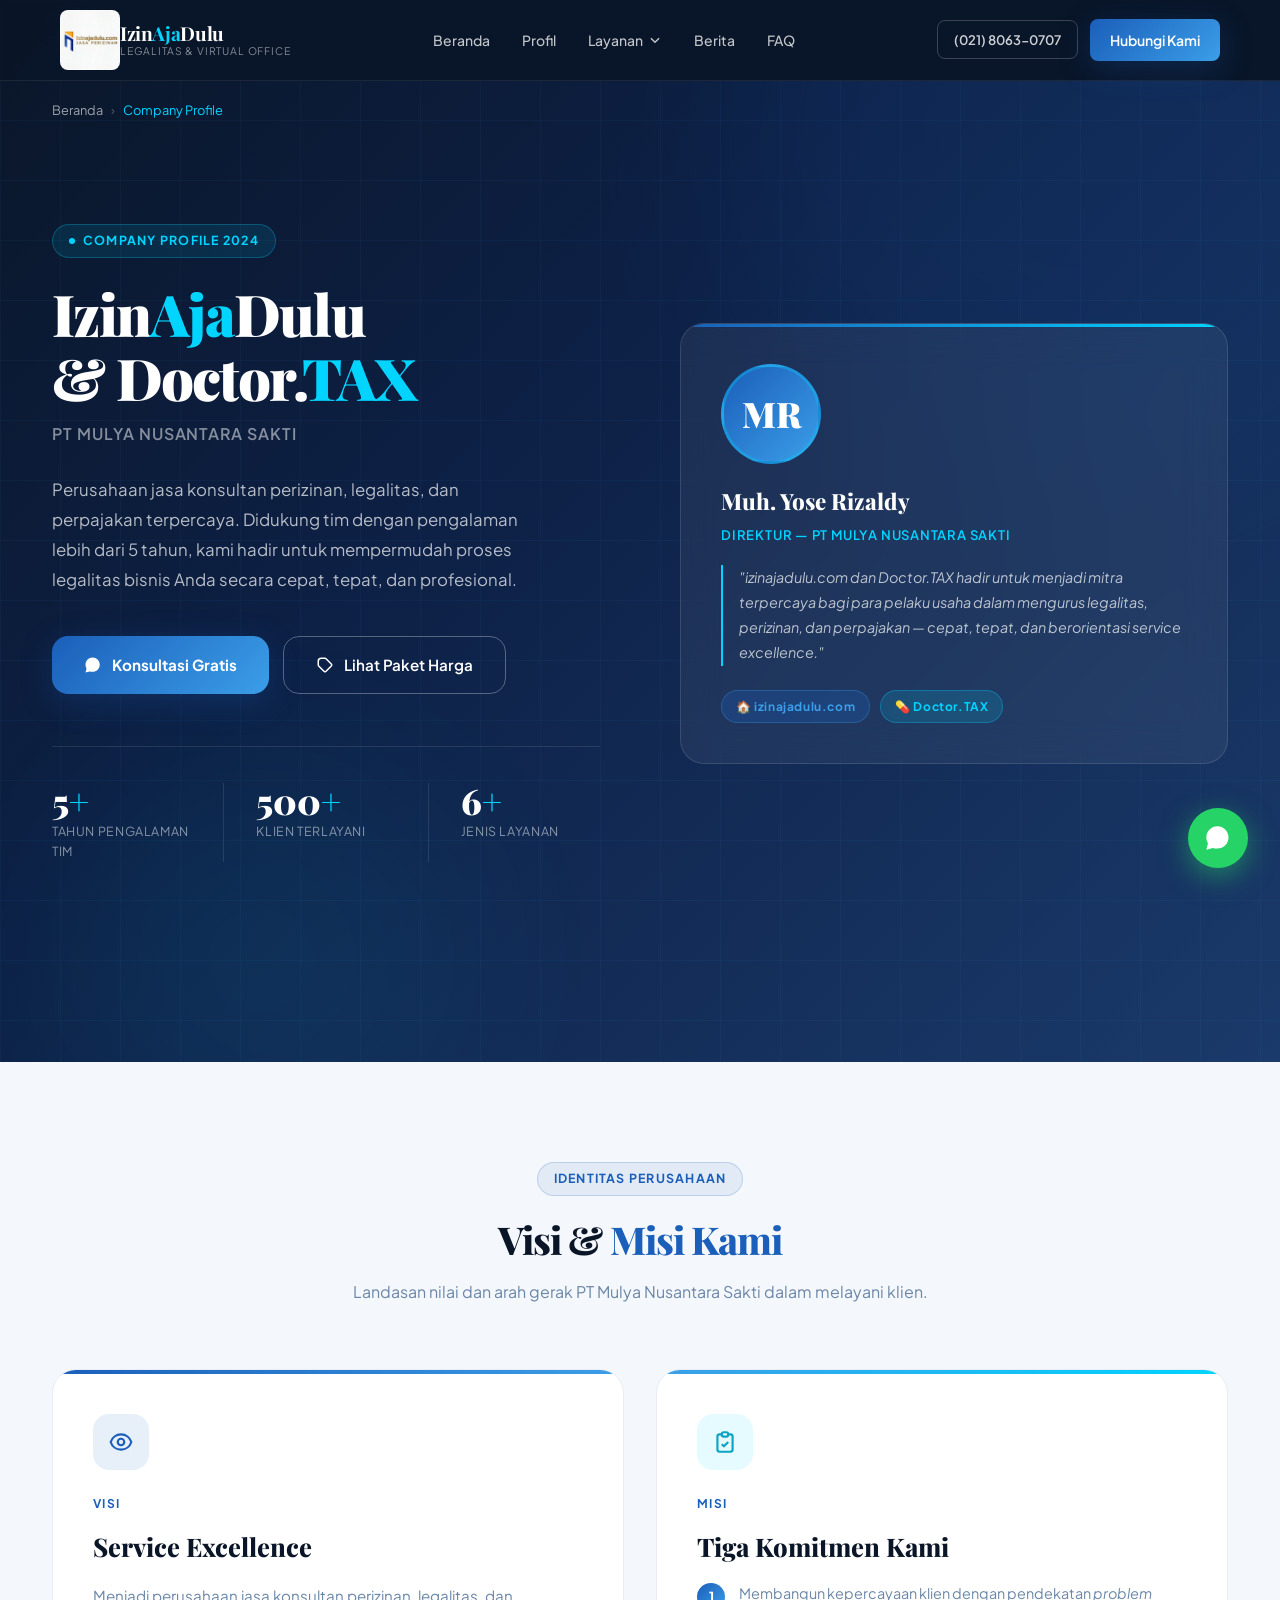
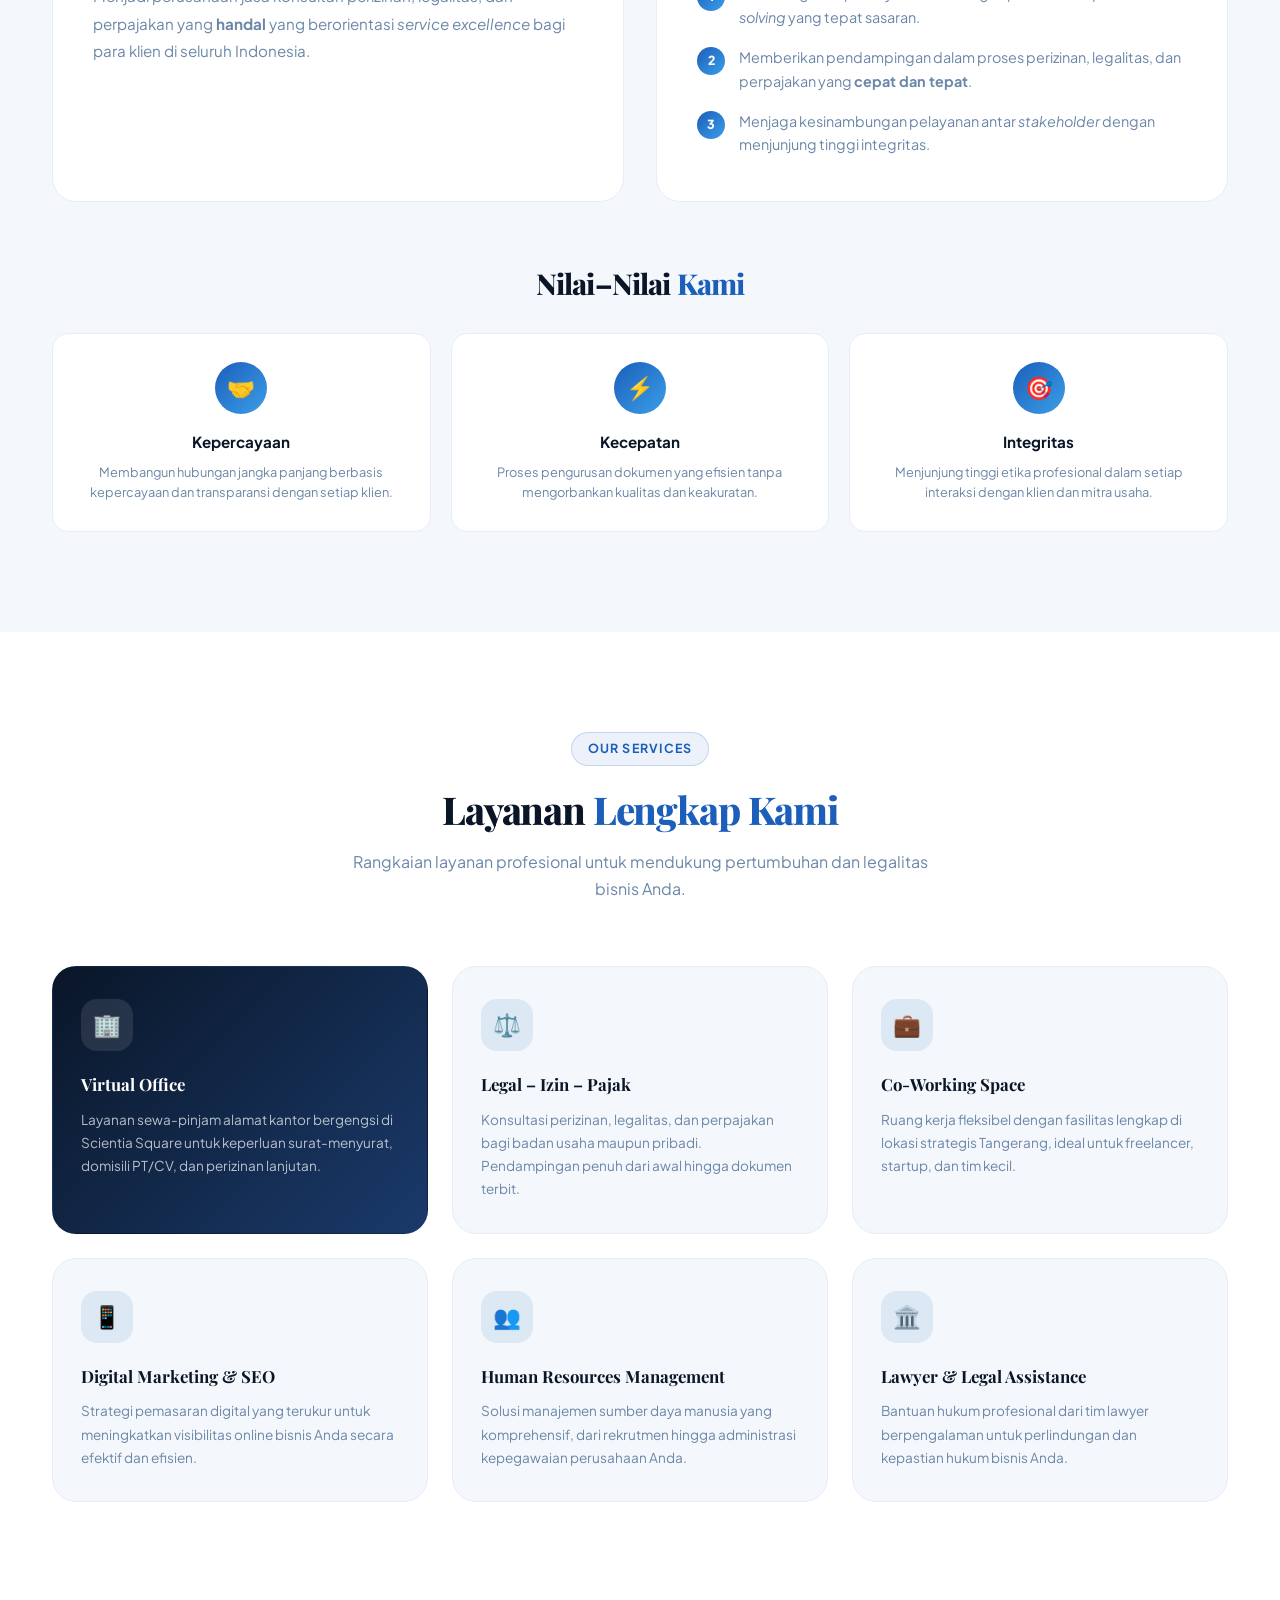
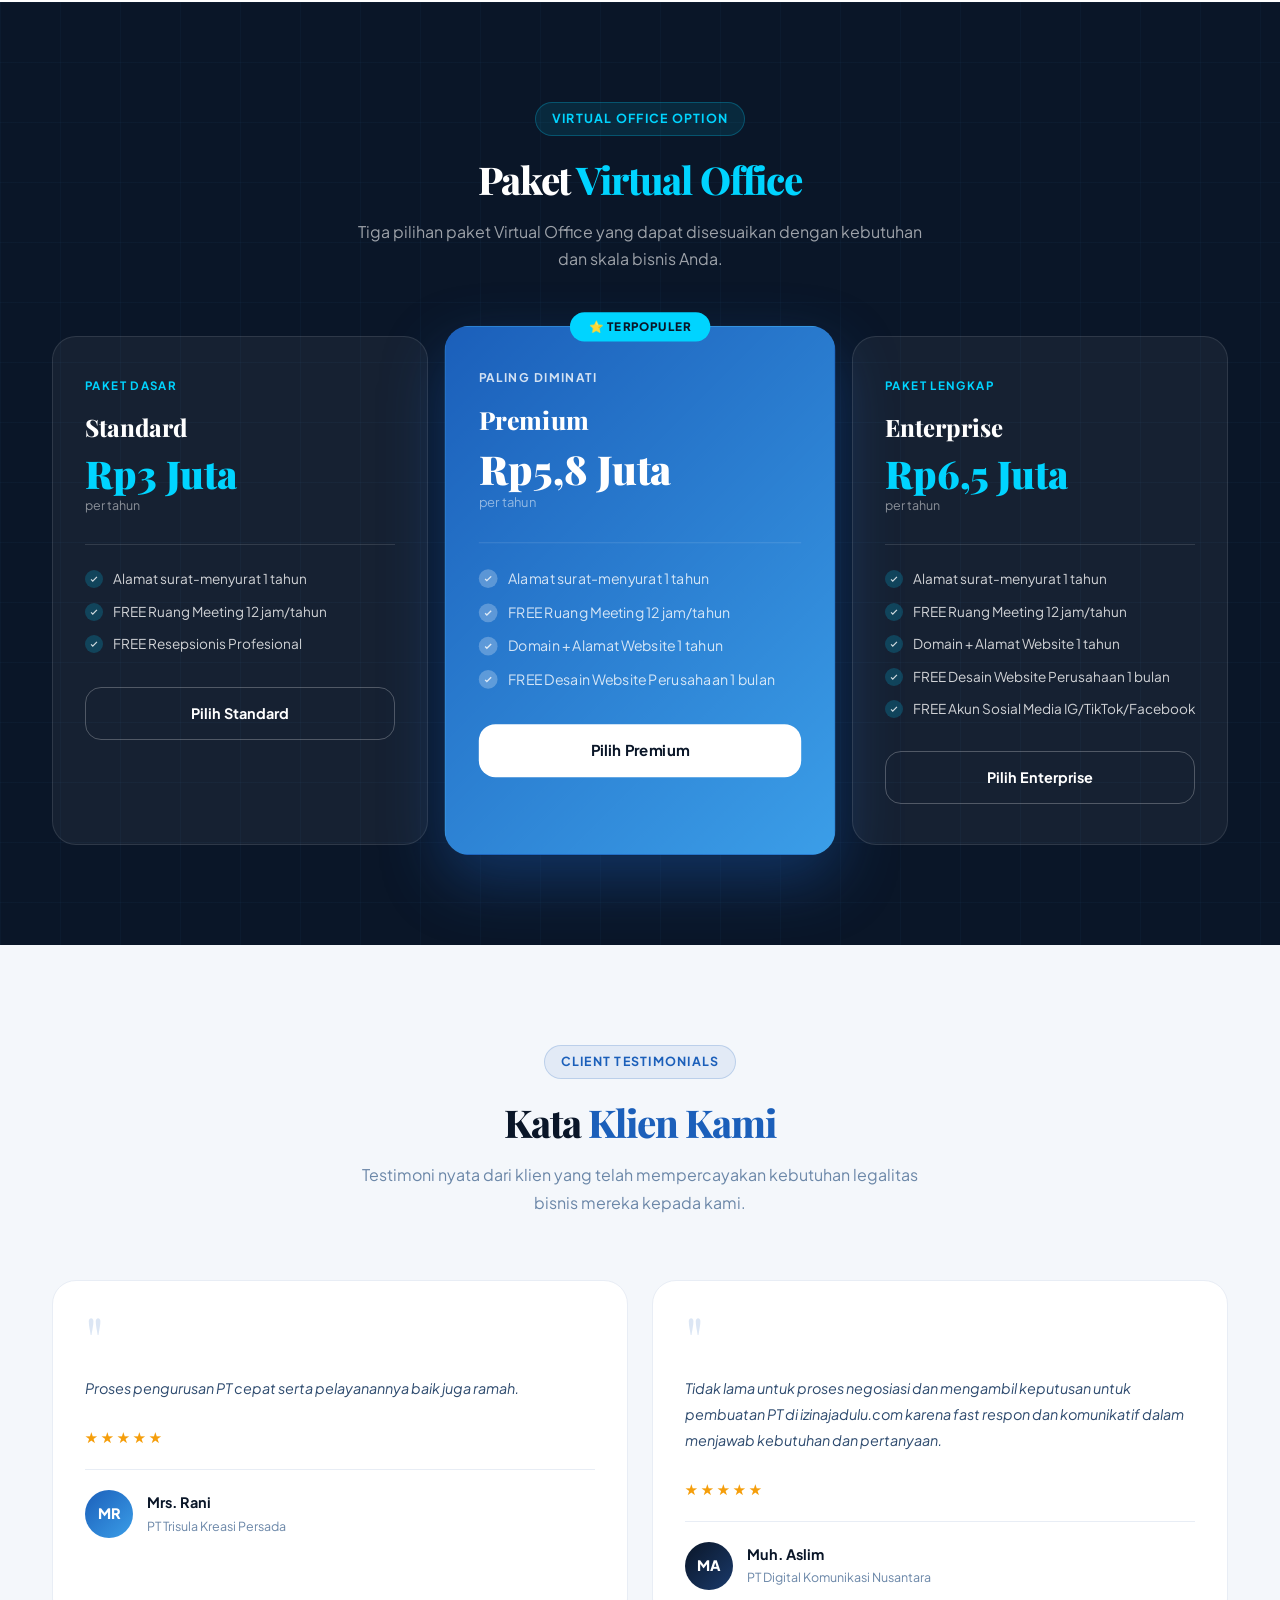
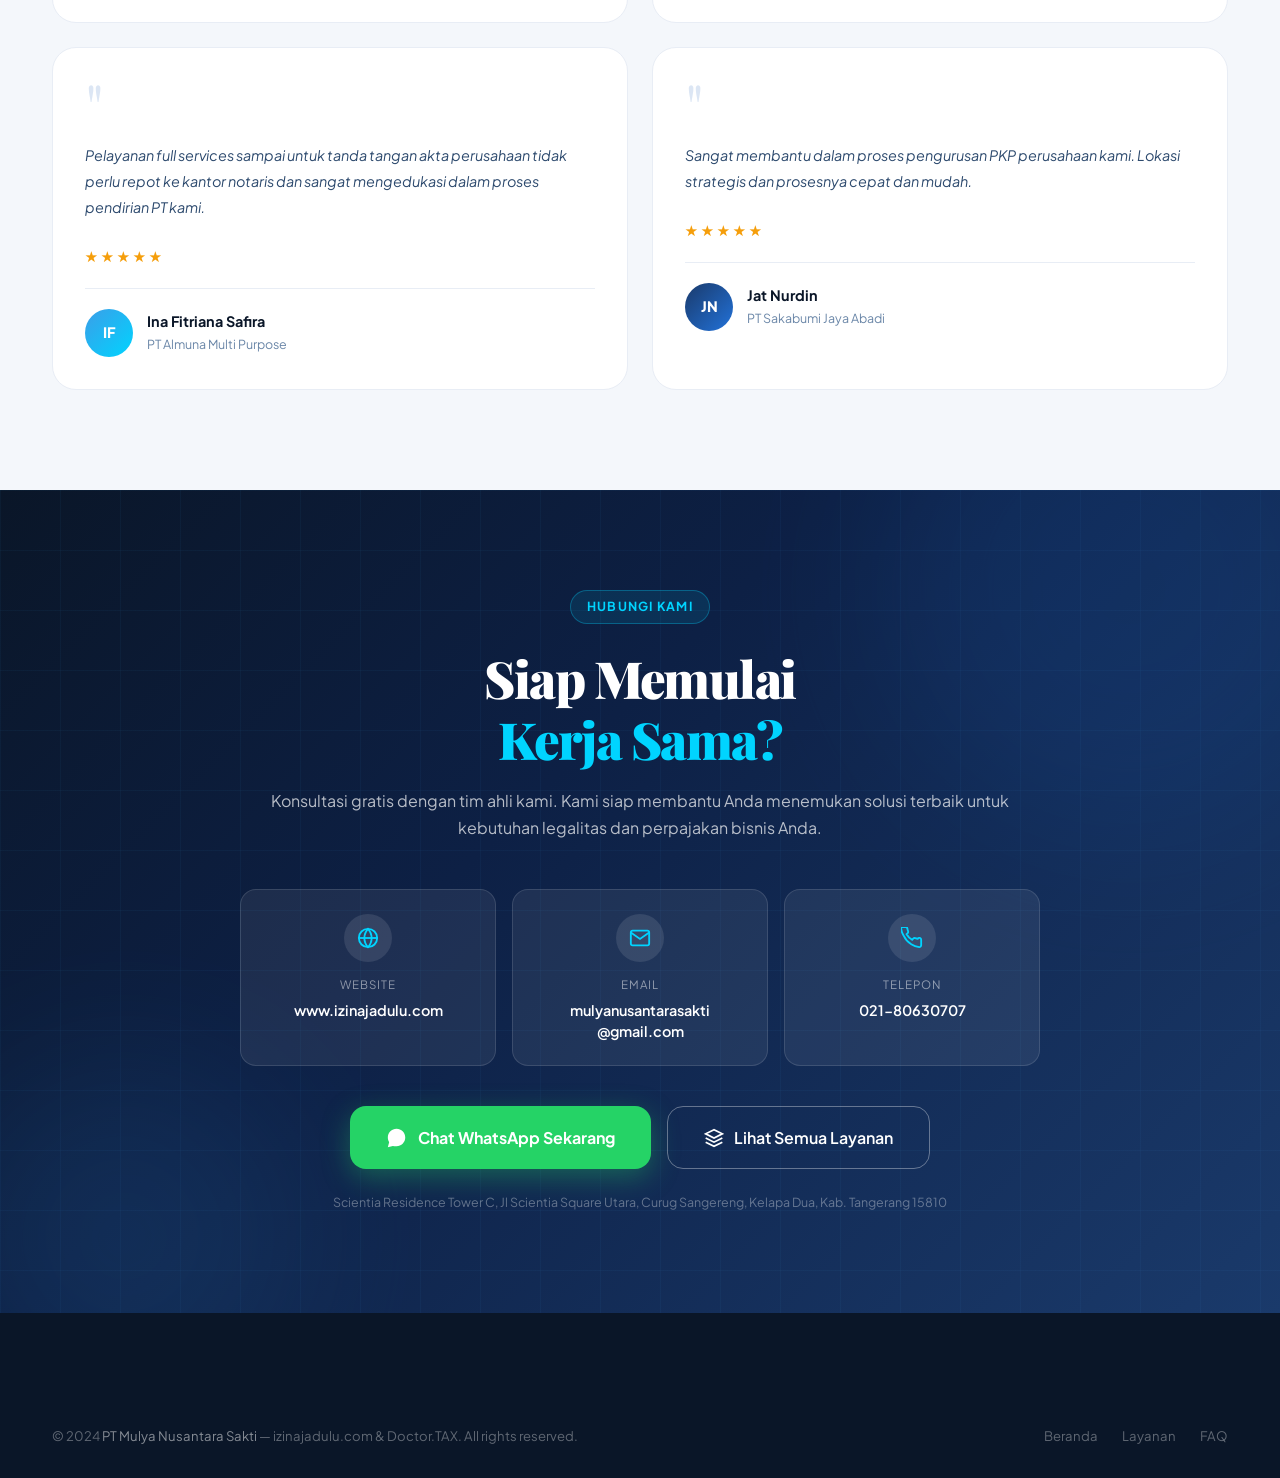
==== layanan/company-profile.html @ f96e1dd8 "Improve logo size in navigation and fix logo paths - Increase desktop logo height from 50px to 60px " ====
<!DOCTYPE html>
<html lang="id">

<head>
    <meta charset="UTF-8" />
    <meta name="viewport" content="width=device-width, initial-scale=1.0" />
    <meta name="description"
        content="Company Profile PT Mulya Nusantara Sakti – izinajadulu.com & Doctor.TAX. Konsultan perizinan, legalitas, dan pajak terpercaya di Tangerang." />
    <meta name="keywords"
        content="company profile izinajadulu, PT Mulya Nusantara Sakti, konsultan pajak tangerang, virtual office tangerang" />
    <title>Company Profile – PT Mulya Nusantara Sakti | Izinajadulu</title>
    <link rel="stylesheet" href="/css/style.css" />
    <style>
        /* =====================================================
           COMPANY PROFILE PAGE — Scoped Styles
           ===================================================== */

        /* Hero */
        .cp-hero {
            min-height: 100vh;
            background: var(--grad-hero);
            display: flex;
            align-items: center;
            padding-top: 100px;
            position: relative;
            overflow: hidden;
        }

        .cp-hero::before {
            content: '';
            position: absolute;
            inset: 0;
            background-image:
                linear-gradient(rgba(59, 158, 232, .05) 1px, transparent 1px),
                linear-gradient(90deg, rgba(59, 158, 232, .05) 1px, transparent 1px);
            background-size: 60px 60px;
            pointer-events: none;
        }

        .cp-hero-shapes {
            position: absolute;
            inset: 0;
            overflow: hidden;
            pointer-events: none;
        }

        .cp-shape {
            position: absolute;
            border-radius: 50%;
            filter: blur(90px);
        }

        .cp-shape-1 {
            width: 700px;
            height: 700px;
            background: var(--blue);
            opacity: .1;
            top: -200px;
            right: -150px;
        }

        .cp-shape-2 {
            width: 400px;
            height: 400px;
            background: var(--accent);
            opacity: .06;
            bottom: -100px;
            left: 5%;
        }

        .cp-hero-inner {
            position: relative;
            z-index: 2;
            display: grid;
            grid-template-columns: 1fr 1fr;
            gap: 80px;
            align-items: center;
            padding: 80px 0 100px;
        }

        .cp-hero-tag {
            display: inline-flex;
            align-items: center;
            gap: 8px;
            background: rgba(0, 212, 255, .1);
            border: 1px solid rgba(0, 212, 255, .25);
            color: var(--accent);
            font-size: .78rem;
            font-weight: 700;
            letter-spacing: .1em;
            text-transform: uppercase;
            padding: 6px 16px;
            border-radius: 100px;
            margin-bottom: 24px;
        }

        .cp-hero-tag-dot {
            width: 6px;
            height: 6px;
            border-radius: 50%;
            background: var(--accent);
            animation: pulse 2s infinite;
        }

        .cp-hero-title {
            font-family: var(--font-display);
            font-size: clamp(2.4rem, 4.5vw, 4rem);
            font-weight: 900;
            color: white;
            line-height: 1.1;
            letter-spacing: -.03em;
            margin-bottom: 12px;
        }

        .cp-hero-title .accent {
            color: var(--accent);
        }

        .cp-hero-company {
            font-size: 1rem;
            font-weight: 600;
            color: rgba(255, 255, 255, .5);
            letter-spacing: .06em;
            text-transform: uppercase;
            margin-bottom: 28px;
        }

        .cp-hero-desc {
            font-size: 1.05rem;
            color: rgba(255, 255, 255, .7);
            line-height: 1.8;
            margin-bottom: 40px;
            max-width: 500px;
        }

        .cp-hero-cta {
            display: flex;
            gap: 14px;
            flex-wrap: wrap;
        }

        .cp-hero-stats {
            display: flex;
            gap: 0;
            margin-top: 52px;
            padding-top: 36px;
            border-top: 1px solid rgba(255, 255, 255, .1);
        }

        .cp-hero-stat {
            flex: 1;
            padding-right: 32px;
            border-right: 1px solid rgba(255, 255, 255, .1);
            margin-right: 32px;
        }

        .cp-hero-stat:last-child {
            border-right: none;
            margin-right: 0;
            padding-right: 0;
        }

        .cp-hero-stat-num {
            font-family: var(--font-display);
            font-size: 2.2rem;
            font-weight: 900;
            color: white;
            line-height: 1;
            margin-bottom: 4px;
        }

        .cp-hero-stat-num span {
            color: var(--accent);
        }

        .cp-hero-stat-label {
            font-size: .78rem;
            color: rgba(255, 255, 255, .5);
            text-transform: uppercase;
            letter-spacing: .05em;
        }

        /* Director Card */
        .director-card {
            background: rgba(255, 255, 255, .06);
            backdrop-filter: blur(20px);
            border: 1px solid rgba(255, 255, 255, .12);
            border-radius: var(--radius-lg);
            padding: 40px;
            position: relative;
            overflow: hidden;
        }

        .director-card::before {
            content: '';
            position: absolute;
            top: 0;
            left: 0;
            right: 0;
            height: 3px;
            background: linear-gradient(90deg, var(--blue), var(--accent));
        }

        .director-avatar {
            width: 100px;
            height: 100px;
            border-radius: 50%;
            background: var(--grad-blue);
            display: flex;
            align-items: center;
            justify-content: center;
            font-family: var(--font-display);
            font-size: 2.2rem;
            font-weight: 900;
            color: white;
            margin-bottom: 20px;
            border: 3px solid rgba(0, 212, 255, .3);
        }

        .director-name {
            font-family: var(--font-display);
            font-size: 1.4rem;
            font-weight: 800;
            color: white;
            margin-bottom: 4px;
        }

        .director-title {
            font-size: .82rem;
            color: var(--accent);
            font-weight: 600;
            letter-spacing: .06em;
            text-transform: uppercase;
            margin-bottom: 20px;
        }

        .director-quote {
            font-size: .9rem;
            color: rgba(255, 255, 255, .7);
            line-height: 1.75;
            font-style: italic;
            border-left: 2px solid var(--accent);
            padding-left: 16px;
        }

        .director-brand-tags {
            display: flex;
            gap: 10px;
            margin-top: 24px;
            flex-wrap: wrap;
        }

        .brand-tag {
            padding: 6px 14px;
            border-radius: 100px;
            font-size: .75rem;
            font-weight: 700;
            letter-spacing: .05em;
        }

        .brand-tag-blue {
            background: rgba(27, 95, 186, .3);
            color: var(--sky);
            border: 1px solid rgba(59, 158, 232, .3);
        }

        .brand-tag-accent {
            background: rgba(0, 212, 255, .15);
            color: var(--accent);
            border: 1px solid rgba(0, 212, 255, .3);
        }

        /* ── Breadcrumb ── */
        .breadcrumb {
            display: flex;
            align-items: center;
            gap: 8px;
            font-size: .8rem;
            color: rgba(255, 255, 255, .5);
            margin-bottom: 24px;
        }

        .breadcrumb a {
            color: rgba(255, 255, 255, .6);
            transition: color .2s;
        }

        .breadcrumb a:hover {
            color: var(--accent);
        }

        .breadcrumb-sep {
            color: rgba(255, 255, 255, .3);
        }

        .breadcrumb-current {
            color: var(--accent);
        }

        /* ── Vision Mission ── */
        #cp-visi-misi {
            background: var(--off-white);
        }

        .vm-grid {
            display: grid;
            grid-template-columns: 1fr 1fr;
            gap: 32px;
            margin-bottom: 64px;
        }

        .vm-card {
            background: var(--white);
            border-radius: var(--radius-lg);
            padding: 44px 40px;
            border: 1px solid var(--grey-light);
            position: relative;
            overflow: hidden;
            transition: all .3s var(--ease);
        }

        .vm-card:hover {
            transform: translateY(-4px);
            box-shadow: var(--shadow-md);
        }

        .vm-card::before {
            content: '';
            position: absolute;
            top: 0;
            left: 0;
            right: 0;
            height: 4px;
        }

        .vm-card.visi::before {
            background: var(--grad-blue);
        }

        .vm-card.misi::before {
            background: linear-gradient(90deg, var(--sky), var(--accent));
        }

        .vm-icon {
            width: 56px;
            height: 56px;
            border-radius: var(--radius-md);
            display: flex;
            align-items: center;
            justify-content: center;
            margin-bottom: 24px;
            font-size: 1.5rem;
        }

        .vm-icon.blue {
            background: rgba(27, 95, 186, .1);
            color: var(--blue);
        }

        .vm-icon.sky {
            background: rgba(0, 212, 255, .1);
            color: #0ba4c4;
        }

        .vm-label {
            font-size: .75rem;
            font-weight: 700;
            color: var(--blue);
            letter-spacing: .12em;
            text-transform: uppercase;
            margin-bottom: 12px;
        }

        .vm-title {
            font-family: var(--font-display);
            font-size: 1.6rem;
            font-weight: 800;
            color: var(--text-dark);
            margin-bottom: 16px;
        }

        .vm-text {
            font-size: .95rem;
            color: var(--text-light);
            line-height: 1.8;
        }

        .misi-list {
            display: flex;
            flex-direction: column;
            gap: 16px;
            margin-top: 4px;
        }

        .misi-item {
            display: flex;
            align-items: flex-start;
            gap: 14px;
        }

        .misi-num {
            width: 28px;
            height: 28px;
            border-radius: 50%;
            background: var(--grad-blue);
            color: white;
            font-size: .78rem;
            font-weight: 800;
            display: flex;
            align-items: center;
            justify-content: center;
            flex-shrink: 0;
            margin-top: 1px;
        }

        .misi-item p {
            font-size: .9rem;
            color: var(--text-light);
            line-height: 1.65;
        }

        /* ── Nilai Perusahaan ── */
        .nilai-grid {
            display: grid;
            grid-template-columns: repeat(3, 1fr);
            gap: 20px;
        }

        .nilai-card {
            background: var(--white);
            border-radius: var(--radius-md);
            padding: 28px 24px;
            border: 1px solid var(--grey-light);
            text-align: center;
            transition: all .3s var(--ease);
        }

        .nilai-card:hover {
            transform: translateY(-4px);
            box-shadow: var(--shadow-md);
            border-color: rgba(27, 95, 186, .2);
        }

        .nilai-icon {
            width: 52px;
            height: 52px;
            border-radius: 50%;
            background: var(--grad-blue);
            display: flex;
            align-items: center;
            justify-content: center;
            margin: 0 auto 16px;
            font-size: 1.4rem;
        }

        .nilai-title {
            font-size: .95rem;
            font-weight: 700;
            color: var(--text-dark);
            margin-bottom: 8px;
        }

        .nilai-desc {
            font-size: .8rem;
            color: var(--text-light);
            line-height: 1.6;
        }

        /* ── Services ── */
        #cp-layanan {
            background: var(--white);
        }

        .cp-services-grid {
            display: grid;
            grid-template-columns: repeat(3, 1fr);
            gap: 24px;
        }

        .cp-service-card {
            background: var(--off-white);
            border: 1px solid var(--grey-light);
            border-radius: var(--radius-lg);
            padding: 32px 28px;
            transition: all .3s var(--ease);
            position: relative;
            overflow: hidden;
        }

        .cp-service-card::after {
            content: '';
            position: absolute;
            bottom: 0;
            left: 0;
            right: 0;
            height: 3px;
            background: var(--grad-blue);
            transform: scaleX(0);
            transition: transform .3s var(--ease);
            transform-origin: left;
        }

        .cp-service-card:hover {
            transform: translateY(-6px);
            box-shadow: var(--shadow-md);
            border-color: rgba(27, 95, 186, .2);
        }

        .cp-service-card:hover::after {
            transform: scaleX(1);
        }

        .cp-service-card.highlight {
            background: var(--grad-navy);
            border-color: transparent;
        }

        .cp-service-card.highlight .cp-svc-title {
            color: white;
        }

        .cp-service-card.highlight .cp-svc-desc {
            color: rgba(255, 255, 255, .7);
        }

        .cp-service-card.highlight .cp-svc-icon {
            background: rgba(255, 255, 255, .1);
            color: var(--accent);
        }

        .cp-service-card.highlight::after {
            background: linear-gradient(90deg, var(--accent), var(--sky));
        }

        .cp-svc-icon {
            width: 52px;
            height: 52px;
            border-radius: var(--radius-md);
            background: rgba(27, 95, 186, .1);
            display: flex;
            align-items: center;
            justify-content: center;
            color: var(--blue);
            margin-bottom: 20px;
            font-size: 1.4rem;
        }

        .cp-svc-title {
            font-family: var(--font-display);
            font-size: 1.05rem;
            font-weight: 700;
            color: var(--text-dark);
            margin-bottom: 10px;
        }

        .cp-svc-desc {
            font-size: .85rem;
            color: var(--text-light);
            line-height: 1.7;
        }

        /* ── Pricing ── */
        #cp-harga {
            background: var(--navy);
            overflow: hidden;
            position: relative;
        }

        #cp-harga::before {
            content: '';
            position: absolute;
            inset: 0;
            background-image:
                linear-gradient(rgba(59, 158, 232, .04) 1px, transparent 1px),
                linear-gradient(90deg, rgba(59, 158, 232, .04) 1px, transparent 1px);
            background-size: 60px 60px;
            pointer-events: none;
        }

        .pricing-grid {
            display: grid;
            grid-template-columns: repeat(3, 1fr);
            gap: 24px;
            position: relative;
            z-index: 1;
        }

        .pricing-card {
            background: rgba(255, 255, 255, .05);
            border: 1px solid rgba(255, 255, 255, .1);
            border-radius: var(--radius-lg);
            padding: 40px 32px;
            position: relative;
            transition: all .3s var(--ease);
        }

        .pricing-card:hover {
            transform: translateY(-6px);
            background: rgba(255, 255, 255, .08);
        }

        .pricing-card.popular {
            background: var(--grad-blue);
            border-color: transparent;
            transform: scale(1.04);
            box-shadow: 0 24px 60px rgba(27, 95, 186, .4);
        }

        .pricing-card.popular:hover {
            transform: scale(1.04) translateY(-6px);
        }

        .pricing-popular-badge {
            position: absolute;
            top: -14px;
            left: 50%;
            transform: translateX(-50%);
            background: var(--accent);
            color: var(--navy);
            font-size: .7rem;
            font-weight: 800;
            padding: 5px 18px;
            border-radius: 100px;
            text-transform: uppercase;
            letter-spacing: .08em;
            white-space: nowrap;
        }

        .pricing-tier {
            font-size: .72rem;
            font-weight: 700;
            color: var(--accent);
            letter-spacing: .12em;
            text-transform: uppercase;
            margin-bottom: 12px;
        }

        .pricing-card.popular .pricing-tier {
            color: rgba(255, 255, 255, .8);
        }

        .pricing-name {
            font-family: var(--font-display);
            font-size: 1.5rem;
            font-weight: 800;
            color: white;
            margin-bottom: 8px;
        }

        .pricing-price {
            font-family: var(--font-display);
            font-size: 2.4rem;
            font-weight: 900;
            color: var(--accent);
            line-height: 1;
            margin-bottom: 4px;
        }

        .pricing-card.popular .pricing-price {
            color: white;
        }

        .pricing-period {
            font-size: .78rem;
            color: rgba(255, 255, 255, .5);
            margin-bottom: 28px;
        }

        .pricing-divider {
            border: none;
            border-top: 1px solid rgba(255, 255, 255, .12);
            margin-bottom: 24px;
        }

        .pricing-features {
            display: flex;
            flex-direction: column;
            gap: 12px;
            margin-bottom: 32px;
        }

        .pricing-feature {
            display: flex;
            align-items: flex-start;
            gap: 10px;
            font-size: .85rem;
            color: rgba(255, 255, 255, .8);
            line-height: 1.5;
        }

        .pricing-feature-check {
            width: 18px;
            height: 18px;
            border-radius: 50%;
            background: rgba(0, 212, 255, .2);
            display: flex;
            align-items: center;
            justify-content: center;
            flex-shrink: 0;
            margin-top: 1px;
        }

        .pricing-card.popular .pricing-feature-check {
            background: rgba(255, 255, 255, .25);
        }

        .btn-pricing {
            display: flex;
            align-items: center;
            justify-content: center;
            gap: 8px;
            width: 100%;
            padding: 14px;
            border-radius: var(--radius-md);
            font-size: .9rem;
            font-weight: 700;
            transition: all .3s var(--ease);
            cursor: pointer;
            text-decoration: none;
        }

        .btn-pricing-outline {
            background: transparent;
            border: 1.5px solid rgba(255, 255, 255, .25);
            color: white;
        }

        .btn-pricing-outline:hover {
            background: rgba(255, 255, 255, .1);
            border-color: white;
            color: white;
        }

        .btn-pricing-solid {
            background: white;
            color: var(--navy);
            border: none;
        }

        .btn-pricing-solid:hover {
            background: var(--accent);
            transform: translateY(-2px);
        }

        /* ── Testimoni Asli ── */
        #cp-testimoni {
            background: var(--off-white);
        }

        .cp-testi-grid {
            display: grid;
            grid-template-columns: repeat(2, 1fr);
            gap: 24px;
        }

        .cp-testi-card {
            background: var(--white);
            border-radius: var(--radius-lg);
            padding: 32px;
            border: 1px solid var(--grey-light);
            transition: all .3s var(--ease);
            position: relative;
        }

        .cp-testi-card:hover {
            transform: translateY(-4px);
            box-shadow: var(--shadow-md);
            border-color: rgba(27, 95, 186, .2);
        }

        .cp-testi-quote-mark {
            font-family: var(--font-display);
            font-size: 4rem;
            line-height: .8;
            color: var(--blue);
            opacity: .15;
            margin-bottom: 12px;
        }

        .cp-testi-text {
            font-size: .9rem;
            color: var(--text-mid);
            line-height: 1.8;
            font-style: italic;
            margin-bottom: 24px;
        }

        .cp-testi-stars {
            display: flex;
            gap: 3px;
            margin-bottom: 20px;
        }

        .cp-testi-star {
            color: #f59e0b;
            font-size: .9rem;
        }

        .cp-testi-author {
            display: flex;
            align-items: center;
            gap: 14px;
            padding-top: 20px;
            border-top: 1px solid var(--grey-light);
        }

        .cp-testi-avatar {
            width: 48px;
            height: 48px;
            border-radius: 50%;
            background: var(--grad-blue);
            display: flex;
            align-items: center;
            justify-content: center;
            font-size: .9rem;
            font-weight: 800;
            color: white;
            flex-shrink: 0;
        }

        .cp-testi-name {
            font-size: .9rem;
            font-weight: 700;
            color: var(--text-dark);
        }

        .cp-testi-company {
            font-size: .78rem;
            color: var(--text-light);
            margin-top: 2px;
        }

        /* ── Contact CTA ── */
        #cp-contact {
            background: var(--grad-hero);
            padding: 100px 0;
            position: relative;
            overflow: hidden;
        }

        #cp-contact::before {
            content: '';
            position: absolute;
            inset: 0;
            background-image:
                linear-gradient(rgba(59, 158, 232, .05) 1px, transparent 1px),
                linear-gradient(90deg, rgba(59, 158, 232, .05) 1px, transparent 1px);
            background-size: 60px 60px;
            pointer-events: none;
        }

        .cp-contact-shape-1,
        .cp-contact-shape-2 {
            position: absolute;
            border-radius: 50%;
            filter: blur(80px);
            pointer-events: none;
        }

        .cp-contact-shape-1 {
            width: 500px;
            height: 500px;
            background: var(--blue);
            opacity: .15;
            top: -150px;
            right: -100px;
        }

        .cp-contact-shape-2 {
            width: 350px;
            height: 350px;
            background: var(--sky);
            opacity: .1;
            bottom: -100px;
            left: -50px;
        }

        .cp-contact-inner {
            position: relative;
            z-index: 2;
            text-align: center;
            max-width: 800px;
            margin: 0 auto;
        }

        .cp-contact-title {
            font-family: var(--font-display);
            font-size: clamp(2rem, 4vw, 3.2rem);
            font-weight: 900;
            color: white;
            line-height: 1.2;
            letter-spacing: -.03em;
            margin-bottom: 16px;
        }

        .cp-contact-title span {
            color: var(--accent);
        }

        .cp-contact-desc {
            font-size: 1rem;
            color: rgba(255, 255, 255, .7);
            line-height: 1.7;
            margin-bottom: 48px;
        }

        .cp-contact-cards {
            display: grid;
            grid-template-columns: repeat(3, 1fr);
            gap: 16px;
            margin-bottom: 40px;
        }

        .cp-contact-card {
            background: rgba(255, 255, 255, .07);
            border: 1px solid rgba(255, 255, 255, .12);
            border-radius: var(--radius-md);
            padding: 24px 20px;
            text-align: center;
            transition: all .3s var(--ease);
            text-decoration: none;
            display: block;
        }

        .cp-contact-card:hover {
            background: rgba(255, 255, 255, .12);
            transform: translateY(-4px);
        }

        .cp-contact-card-icon {
            width: 48px;
            height: 48px;
            border-radius: 50%;
            background: rgba(255, 255, 255, .1);
            display: flex;
            align-items: center;
            justify-content: center;
            margin: 0 auto 14px;
            color: var(--accent);
        }

        .cp-contact-card-label {
            font-size: .72rem;
            color: rgba(255, 255, 255, .5);
            text-transform: uppercase;
            letter-spacing: .08em;
            margin-bottom: 6px;
        }

        .cp-contact-card-value {
            font-size: .9rem;
            font-weight: 600;
            color: white;
            line-height: 1.4;
        }

        .cp-contact-actions {
            display: flex;
            justify-content: center;
            gap: 16px;
            flex-wrap: wrap;
        }

        /* Back to Top */
        #back-to-top {
            position: fixed;
            bottom: 32px;
            left: 32px;
            width: 44px;
            height: 44px;
            border-radius: 50%;
            background: var(--navy);
            border: 1px solid rgba(255, 255, 255, .15);
            color: white;
            display: flex;
            align-items: center;
            justify-content: center;
            cursor: pointer;
            opacity: 0;
            pointer-events: none;
            transition: all .3s;
            z-index: 998;
            box-shadow: 0 4px 16px rgba(0, 0, 0, .2);
        }

        #back-to-top.visible {
            opacity: 1;
            pointer-events: auto;
        }

        /* Responsive */
        @media (max-width: 1024px) {
            .pricing-grid {
                grid-template-columns: 1fr;
                max-width: 420px;
                margin: 0 auto;
            }

            .pricing-card.popular {
                transform: none;
            }

            .pricing-card.popular:hover {
                transform: translateY(-6px);
            }
        }

        @media (max-width: 900px) {
            .cp-hero-inner {
                grid-template-columns: 1fr;
                gap: 48px;
            }

            .vm-grid {
                grid-template-columns: 1fr;
            }

            .cp-services-grid {
                grid-template-columns: repeat(2, 1fr);
            }

            .cp-testi-grid {
                grid-template-columns: 1fr;
            }

            .cp-contact-cards {
                grid-template-columns: 1fr;
                max-width: 320px;
                margin: 0 auto 40px;
            }

            .nilai-grid {
                grid-template-columns: repeat(2, 1fr);
            }
        }

        @media (max-width: 640px) {
            .cp-services-grid {
                grid-template-columns: 1fr;
            }

            .nilai-grid {
                grid-template-columns: 1fr;
            }

            .cp-hero-stats {
                flex-direction: column;
                gap: 24px;
            }

            .cp-hero-stat {
                border-right: none;
                margin-right: 0;
                padding-right: 0;
                border-bottom: 1px solid rgba(255, 255, 255, .1);
                padding-bottom: 24px;
            }

            .cp-hero-stat:last-child {
                border-bottom: none;
                padding-bottom: 0;
            }
        }
    </style>
</head>

<body>

    <!-- NAVBAR -->
    <nav id="navbar">
        <div class="nav-main">
            <div class="nav-main-content">
                <a href="../index.html" class="nav-logo">
                    <div class="nav-logo-icon">
<img src="/logo/logo.jpeg" alt="Izin Aja Dulu">
                    </div>
                    <div class="nav-logo-text">
                        <span class="nav-logo-name">Izin<span>Aja</span>Dulu</span>
                        <span class="nav-logo-tagline">Legalitas & Virtual Office</span>
                    </div>
                </a>
                <ul class="nav-menu">
                    <li><a href="../index.html" class="nav-link">Beranda</a></li>
                    <li><a href="../index.html#profil" class="nav-link">Profil</a></li>
                    <li class="nav-item">
                        <a href="../index.html#layanan" class="nav-link">Layanan
                            <svg width="14" height="14" fill="none" viewBox="0 0 24 24" stroke="currentColor"
                                stroke-width="2.5">
                                <path d="M19 9l-7 7-7-7" />
                            </svg>
                        </a>
                        <div class="nav-dropdown">
                            <a href="virtual-office.html" class="dropdown-item">
                                <div class="dropdown-icon"><svg width="16" height="16" fill="none" viewBox="0 0 24 24"
                                        stroke="white" stroke-width="2">
                                        <path d="M3 9l9-7 9 7v11a2 2 0 01-2 2H5a2 2 0 01-2-2z" />
                                    </svg></div>
                                <div class="dropdown-text"><span class="dropdown-label">Virtual Office</span><span
                                        class="dropdown-desc">Mulai Rp2.000.000/tahun</span></div>
                            </a>
                            <a href="pendirian-pt.html" class="dropdown-item">
                                <div class="dropdown-icon"><svg width="16" height="16" fill="none" viewBox="0 0 24 24"
                                        stroke="white" stroke-width="2">
                                        <path
                                            d="M19 21V5a2 2 0 00-2-2H7a2 2 0 00-2 2v16m14 0h2m-2 0h-5m-9 0H3m2 0h5M9 7h1m-1 4h1m4-4h1m-1 4h1m-5 10v-5a1 1 0 011-1h2a1 1 0 011 1v5m-4 0h4" />
                                    </svg></div>
                                <div class="dropdown-text"><span class="dropdown-label">Pendirian PT</span><span
                                        class="dropdown-desc">Mulai Rp4.999.000</span></div>
                            </a>
                            <a href="konsultasi-pajak.html" class="dropdown-item">
                                <div class="dropdown-icon"><svg width="16" height="16" fill="none" viewBox="0 0 24 24"
                                        stroke="white" stroke-width="2">
                                        <path
                                            d="M9 7h6m0 10v-3m-3 3h.01M9 17h.01M9 14h.01M12 14h.01M15 11h.01M12 11h.01M9 11h.01M7 21h10a2 2 0 002-2V5a2 2 0 00-2-2H7a2 2 0 00-2 2v14a2 2 0 002 2z" />
                                    </svg></div>
                                <div class="dropdown-text"><span class="dropdown-label">Konsultasi Pajak</span><span
                                        class="dropdown-desc">Perusahaan & Pribadi</span></div>
                            </a>
                            <a href="company-profile.html" class="dropdown-item">
                                <div class="dropdown-icon"><svg width="16" height="16" fill="none" viewBox="0 0 24 24"
                                        stroke="white" stroke-width="2">
                                        <path
                                            d="M9 12h6m-6 4h6m2 5H7a2 2 0 01-2-2V5a2 2 0 012-2h5.586a1 1 0 01.707.293l5.414 5.414a1 1 0 01.293.707V19a2 2 0 01-2 2z" />
                                    </svg></div>
                                <div class="dropdown-text"><span class="dropdown-label">Company Profile</span><span
                                        class="dropdown-desc">PT Mulya Nusantara Sakti</span></div>
                            </a>
                        </div>
                    </li>
                    <li><a href="../index.html#berita" class="nav-link">Berita</a></li>
                    <li><a href="../index.html#faq" class="nav-link">FAQ</a></li>
                </ul>
                <div class="nav-cta">
                    <a href="tel:02180630707" class="btn-nav-phone">(021) 8063-0707</a>
                    <a href="https://wa.me/6283151165600?text=Halo+Izin+Aja+Dulu" target="_blank" rel="noopener"
                        class="btn-nav-wa">Hubungi Kami</a>
                </div>
                <button class="nav-hamburger" aria-label="Toggle menu">
                    <span class="hamburger-line"></span>
                    <span class="hamburger-line"></span>
                    <span class="hamburger-line"></span>
                </button>
            </div>
            <div class="nav-mobile">
                <a href="../index.html" class="mobile-nav-link">🏠 Beranda</a>
                <a href="../index.html#layanan" class="mobile-nav-link">📋 Semua Layanan</a>
                <a href="virtual-office.html" class="mobile-nav-link">🏢 Virtual Office</a>
                <a href="company-profile.html" class="mobile-nav-link">📄 Company Profile</a>
                <div class="mobile-cta-group">
                    <a href="https://wa.me/6283151165600" target="_blank" class="btn-primary"
                        style="justify-content:center">WhatsApp Sekarang</a>
                </div>
            </div>
        </div>
    </nav>

    <!-- ============================================================
         HERO
    ============================================================ -->
    <section class="cp-hero">
        <div class="cp-hero-shapes">
            <div class="cp-shape cp-shape-1"></div>
            <div class="cp-shape cp-shape-2"></div>
        </div>

        <div class="container">
            <div class="breadcrumb">
                <a href="../index.html">Beranda</a>
                <span class="breadcrumb-sep">›</span>
                <span class="breadcrumb-current">Company Profile</span>
            </div>

            <div class="cp-hero-inner">
                <!-- Left -->
                <div>
                    <div class="cp-hero-tag">
                        <span class="cp-hero-tag-dot"></span>
                        Company Profile 2024
                    </div>
                    <h1 class="cp-hero-title">
                        Izin<span class="accent">Aja</span>Dulu<br>
                        & Doctor.<span class="accent">TAX</span>
                    </h1>
                    <p class="cp-hero-company">PT Mulya Nusantara Sakti</p>
                    <p class="cp-hero-desc">
                        Perusahaan jasa konsultan perizinan, legalitas, dan perpajakan terpercaya. Didukung tim dengan
                        pengalaman lebih dari 5 tahun, kami hadir untuk mempermudah proses legalitas bisnis Anda secara
                        cepat, tepat, dan profesional.
                    </p>
                    <div class="cp-hero-cta">
                        <a href="https://wa.me/6283151165600?text=Halo,%20saya%20ingin%20konsultasi%20gratis"
                            target="_blank" rel="noopener" class="btn-primary">
                            <svg width="18" height="18" fill="currentColor" viewBox="0 0 24 24">
                                <path
                                    d="M17.472 14.382c-.297-.149-1.758-.867-2.03-.967-.273-.099-.471-.148-.67.15-.197.297-.767.966-.94 1.164-.173.199-.347.223-.644.075-.297-.15-1.255-.463-2.39-1.475-.883-.788-1.48-1.761-1.653-2.059-.173-.297-.018-.458.13-.606.134-.133.298-.347.446-.52.149-.174.198-.298.298-.497.099-.198.05-.371-.025-.52-.075-.149-.669-1.612-.916-2.207-.242-.579-.487-.5-.669-.51-.173-.008-.371-.01-.57-.01-.198 0-.52.074-.792.372-.272.297-1.04 1.016-1.04 2.479 0 1.462 1.065 2.875 1.213 3.074.149.198 2.096 3.2 5.077 4.487.709.306 1.262.489 1.694.625.712.227 1.36.195 1.871.118.571-.085 1.758-.719 2.006-1.413.248-.694.248-1.289.173-1.413-.074-.124-.272-.198-.57-.347z" />
                                <path
                                    d="M11.5 2C6.262 2 2 6.262 2 11.5c0 1.862.518 3.597 1.414 5.086L2 22l5.567-1.389A9.451 9.451 0 0011.5 21C16.738 21 21 16.738 21 11.5S16.738 2 11.5 2z" />
                            </svg>
                            Konsultasi Gratis
                        </a>
                        <a href="#cp-harga" class="btn-secondary">
                            <svg width="18" height="18" fill="none" viewBox="0 0 24 24" stroke="currentColor"
                                stroke-width="2">
                                <path
                                    d="M7 7h.01M7 3h5c.512 0 1.024.195 1.414.586l7 7a2 2 0 010 2.828l-7 7a2 2 0 01-2.828 0l-7-7A2 2 0 013 12V7a4 4 0 014-4z" />
                            </svg>
                            Lihat Paket Harga
                        </a>
                    </div>

                    <div class="cp-hero-stats">
                        <div class="cp-hero-stat">
                            <div class="cp-hero-stat-num">5<span>+</span></div>
                            <div class="cp-hero-stat-label">Tahun Pengalaman Tim</div>
                        </div>
                        <div class="cp-hero-stat">
                            <div class="cp-hero-stat-num">500<span>+</span></div>
                            <div class="cp-hero-stat-label">Klien Terlayani</div>
                        </div>
                        <div class="cp-hero-stat">
                            <div class="cp-hero-stat-num">6<span>+</span></div>
                            <div class="cp-hero-stat-label">Jenis Layanan</div>
                        </div>
                    </div>
                </div>

                <!-- Right: Director Card -->
                <div class="director-card reveal">
                    <div class="director-avatar">MR</div>
                    <div class="director-name">Muh. Yose Rizaldy</div>
                    <div class="director-title">Direktur — PT Mulya Nusantara Sakti</div>
                    <p class="director-quote">
                        "izinajadulu.com dan Doctor.TAX hadir untuk menjadi mitra terpercaya bagi para pelaku usaha
                        dalam mengurus legalitas, perizinan, dan perpajakan — cepat, tepat, dan berorientasi service
                        excellence."
                    </p>
                    <div class="director-brand-tags">
                        <span class="brand-tag brand-tag-blue">🏠 izinajadulu.com</span>
                        <span class="brand-tag brand-tag-accent">💊 Doctor.TAX</span>
                    </div>
                </div>
            </div>
        </div>
    </section>

    <!-- ============================================================
         VISI & MISI
    ============================================================ -->
    <section id="cp-visi-misi">
        <div class="container">
            <div class="section-header reveal">
                <div class="section-tag">Identitas Perusahaan</div>
                <h2 class="section-title">Visi & <span class="highlight">Misi Kami</span></h2>
                <p class="section-subtitle">Landasan nilai dan arah gerak PT Mulya Nusantara Sakti dalam melayani klien.
                </p>
            </div>

            <div class="vm-grid">
                <!-- Visi -->
                <div class="vm-card visi reveal">
                    <div class="vm-icon blue">
                        <svg width="26" height="26" fill="none" viewBox="0 0 24 24" stroke="currentColor"
                            stroke-width="2">
                            <path d="M15 12a3 3 0 11-6 0 3 3 0 016 0z" />
                            <path
                                d="M2.458 12C3.732 7.943 7.523 5 12 5c4.478 0 8.268 2.943 9.542 7-1.274 4.057-5.064 7-9.542 7-4.477 0-8.268-2.943-9.542-7z" />
                        </svg>
                    </div>
                    <div class="vm-label">Visi</div>
                    <div class="vm-title">Service Excellence</div>
                    <p class="vm-text">
                        Menjadi perusahaan jasa konsultan perizinan, legalitas, dan perpajakan yang
                        <strong>handal</strong> yang berorientasi <em>service excellence</em> bagi para klien di seluruh
                        Indonesia.
                    </p>
                </div>

                <!-- Misi -->
                <div class="vm-card misi reveal reveal-delay-1">
                    <div class="vm-icon sky">
                        <svg width="26" height="26" fill="none" viewBox="0 0 24 24" stroke="currentColor"
                            stroke-width="2">
                            <path
                                d="M9 5H7a2 2 0 00-2 2v12a2 2 0 002 2h10a2 2 0 002-2V7a2 2 0 00-2-2h-2M9 5a2 2 0 002 2h2a2 2 0 002-2M9 5a2 2 0 012-2h2a2 2 0 012 2m-6 9l2 2 4-4" />
                        </svg>
                    </div>
                    <div class="vm-label">Misi</div>
                    <div class="vm-title">Tiga Komitmen Kami</div>
                    <div class="misi-list">
                        <div class="misi-item">
                            <div class="misi-num">1</div>
                            <p>Membangun kepercayaan klien dengan pendekatan <em>problem solving</em> yang tepat
                                sasaran.</p>
                        </div>
                        <div class="misi-item">
                            <div class="misi-num">2</div>
                            <p>Memberikan pendampingan dalam proses perizinan, legalitas, dan perpajakan yang
                                <strong>cepat dan tepat</strong>.</p>
                        </div>
                        <div class="misi-item">
                            <div class="misi-num">3</div>
                            <p>Menjaga kesinambungan pelayanan antar <em>stakeholder</em> dengan menjunjung tinggi
                                integritas.</p>
                        </div>
                    </div>
                </div>
            </div>

            <!-- Nilai Perusahaan -->
            <div class="section-header reveal" style="margin-bottom:32px; margin-top: 16px;">
                <h3 class="section-title" style="font-size:1.8rem">Nilai–Nilai <span class="highlight">Kami</span></h3>
            </div>
            <div class="nilai-grid">
                <div class="nilai-card reveal">
                    <div class="nilai-icon">🤝</div>
                    <div class="nilai-title">Kepercayaan</div>
                    <p class="nilai-desc">Membangun hubungan jangka panjang berbasis kepercayaan dan transparansi dengan
                        setiap klien.</p>
                </div>
                <div class="nilai-card reveal reveal-delay-1">
                    <div class="nilai-icon">⚡</div>
                    <div class="nilai-title">Kecepatan</div>
                    <p class="nilai-desc">Proses pengurusan dokumen yang efisien tanpa mengorbankan kualitas dan
                        keakuratan.</p>
                </div>
                <div class="nilai-card reveal reveal-delay-2">
                    <div class="nilai-icon">🎯</div>
                    <div class="nilai-title">Integritas</div>
                    <p class="nilai-desc">Menjunjung tinggi etika profesional dalam setiap interaksi dengan klien dan
                        mitra usaha.</p>
                </div>
            </div>
        </div>
    </section>

    <!-- ============================================================
         LAYANAN
    ============================================================ -->
    <section id="cp-layanan">
        <div class="container">
            <div class="section-header reveal">
                <div class="section-tag">Our Services</div>
                <h2 class="section-title">Layanan <span class="highlight">Lengkap Kami</span></h2>
                <p class="section-subtitle">Rangkaian layanan profesional untuk mendukung pertumbuhan dan legalitas
                    bisnis Anda.</p>
            </div>

            <div class="cp-services-grid">
                <div class="cp-service-card highlight reveal">
                    <div class="cp-svc-icon">🏢</div>
                    <div class="cp-svc-title">Virtual Office</div>
                    <p class="cp-svc-desc">Layanan sewa-pinjam alamat kantor bergengsi di Scientia Square untuk
                        keperluan surat-menyurat, domisili PT/CV, dan perizinan lanjutan.</p>
                </div>
                <div class="cp-service-card reveal reveal-delay-1">
                    <div class="cp-svc-icon">⚖️</div>
                    <div class="cp-svc-title">Legal – Izin – Pajak</div>
                    <p class="cp-svc-desc">Konsultasi perizinan, legalitas, dan perpajakan bagi badan usaha maupun
                        pribadi. Pendampingan penuh dari awal hingga dokumen terbit.</p>
                </div>
                <div class="cp-service-card reveal reveal-delay-2">
                    <div class="cp-svc-icon">💼</div>
                    <div class="cp-svc-title">Co-Working Space</div>
                    <p class="cp-svc-desc">Ruang kerja fleksibel dengan fasilitas lengkap di lokasi strategis Tangerang,
                        ideal untuk freelancer, startup, dan tim kecil.</p>
                </div>
                <div class="cp-service-card reveal">
                    <div class="cp-svc-icon">📱</div>
                    <div class="cp-svc-title">Digital Marketing & SEO</div>
                    <p class="cp-svc-desc">Strategi pemasaran digital yang terukur untuk meningkatkan visibilitas online
                        bisnis Anda secara efektif dan efisien.</p>
                </div>
                <div class="cp-service-card reveal reveal-delay-1">
                    <div class="cp-svc-icon">👥</div>
                    <div class="cp-svc-title">Human Resources Management</div>
                    <p class="cp-svc-desc">Solusi manajemen sumber daya manusia yang komprehensif, dari rekrutmen hingga
                        administrasi kepegawaian perusahaan Anda.</p>
                </div>
                <div class="cp-service-card reveal reveal-delay-2">
                    <div class="cp-svc-icon">🏛️</div>
                    <div class="cp-svc-title">Lawyer & Legal Assistance</div>
                    <p class="cp-svc-desc">Bantuan hukum profesional dari tim lawyer berpengalaman untuk perlindungan
                        dan kepastian hukum bisnis Anda.</p>
                </div>
            </div>
        </div>
    </section>

    <!-- ============================================================
         HARGA VIRTUAL OFFICE
    ============================================================ -->
    <section id="cp-harga">
        <div class="container">
            <div class="section-header reveal" style="margin-bottom:64px">
                <div class="section-tag"
                    style="background:rgba(0,212,255,.1);border-color:rgba(0,212,255,.25);color:var(--accent)">Virtual
                    Office Option</div>
                <h2 class="section-title" style="color:white">Paket <span style="color:var(--accent)">Virtual
                        Office</span></h2>
                <p class="section-subtitle" style="color:rgba(255,255,255,.6)">Tiga pilihan paket Virtual Office yang
                    dapat disesuaikan dengan kebutuhan dan skala bisnis Anda.</p>
            </div>

            <div class="pricing-grid">
                <!-- Standard -->
                <div class="pricing-card reveal">
                    <div class="pricing-tier">Paket Dasar</div>
                    <div class="pricing-name">Standard</div>
                    <div class="pricing-price">Rp3 Juta</div>
                    <div class="pricing-period">per tahun</div>
                    <hr class="pricing-divider">
                    <div class="pricing-features">
                        <div class="pricing-feature">
                            <div class="pricing-feature-check">
                                <svg width="10" height="10" fill="none" viewBox="0 0 24 24" stroke="currentColor"
                                    stroke-width="3">
                                    <path d="M5 13l4 4L19 7" />
                                </svg>
                            </div>
                            Alamat surat-menyurat 1 tahun
                        </div>
                        <div class="pricing-feature">
                            <div class="pricing-feature-check">
                                <svg width="10" height="10" fill="none" viewBox="0 0 24 24" stroke="currentColor"
                                    stroke-width="3">
                                    <path d="M5 13l4 4L19 7" />
                                </svg>
                            </div>
                            FREE Ruang Meeting 12 jam/tahun
                        </div>
                        <div class="pricing-feature">
                            <div class="pricing-feature-check">
                                <svg width="10" height="10" fill="none" viewBox="0 0 24 24" stroke="currentColor"
                                    stroke-width="3">
                                    <path d="M5 13l4 4L19 7" />
                                </svg>
                            </div>
                            FREE Resepsionis Profesional
                        </div>
                    </div>
                    <a href="https://wa.me/6283151165600?text=Halo,%20saya%20tertarik%20paket%20Standard%20Virtual%20Office"
                        target="_blank" rel="noopener" class="btn-pricing btn-pricing-outline">
                        Pilih Standard
                    </a>
                </div>

                <!-- Premium -->
                <div class="pricing-card popular reveal reveal-delay-1">
                    <div class="pricing-popular-badge">⭐ Terpopuler</div>
                    <div class="pricing-tier">Paling Diminati</div>
                    <div class="pricing-name">Premium</div>
                    <div class="pricing-price">Rp5,8 Juta</div>
                    <div class="pricing-period">per tahun</div>
                    <hr class="pricing-divider">
                    <div class="pricing-features">
                        <div class="pricing-feature">
                            <div class="pricing-feature-check">
                                <svg width="10" height="10" fill="none" viewBox="0 0 24 24" stroke="currentColor"
                                    stroke-width="3">
                                    <path d="M5 13l4 4L19 7" />
                                </svg>
                            </div>
                            Alamat surat-menyurat 1 tahun
                        </div>
                        <div class="pricing-feature">
                            <div class="pricing-feature-check">
                                <svg width="10" height="10" fill="none" viewBox="0 0 24 24" stroke="currentColor"
                                    stroke-width="3">
                                    <path d="M5 13l4 4L19 7" />
                                </svg>
                            </div>
                            FREE Ruang Meeting 12 jam/tahun
                        </div>
                        <div class="pricing-feature">
                            <div class="pricing-feature-check">
                                <svg width="10" height="10" fill="none" viewBox="0 0 24 24" stroke="currentColor"
                                    stroke-width="3">
                                    <path d="M5 13l4 4L19 7" />
                                </svg>
                            </div>
                            Domain + Alamat Website 1 tahun
                        </div>
                        <div class="pricing-feature">
                            <div class="pricing-feature-check">
                                <svg width="10" height="10" fill="none" viewBox="0 0 24 24" stroke="currentColor"
                                    stroke-width="3">
                                    <path d="M5 13l4 4L19 7" />
                                </svg>
                            </div>
                            FREE Desain Website Perusahaan 1 bulan
                        </div>
                    </div>
                    <a href="https://wa.me/6283151165600?text=Halo,%20saya%20tertarik%20paket%20Premium%20Virtual%20Office"
                        target="_blank" rel="noopener" class="btn-pricing btn-pricing-solid">
                        Pilih Premium
                    </a>
                </div>

                <!-- Enterprise -->
                <div class="pricing-card reveal reveal-delay-2">
                    <div class="pricing-tier">Paket Lengkap</div>
                    <div class="pricing-name">Enterprise</div>
                    <div class="pricing-price">Rp6,5 Juta</div>
                    <div class="pricing-period">per tahun</div>
                    <hr class="pricing-divider">
                    <div class="pricing-features">
                        <div class="pricing-feature">
                            <div class="pricing-feature-check">
                                <svg width="10" height="10" fill="none" viewBox="0 0 24 24" stroke="currentColor"
                                    stroke-width="3">
                                    <path d="M5 13l4 4L19 7" />
                                </svg>
                            </div>
                            Alamat surat-menyurat 1 tahun
                        </div>
                        <div class="pricing-feature">
                            <div class="pricing-feature-check">
                                <svg width="10" height="10" fill="none" viewBox="0 0 24 24" stroke="currentColor"
                                    stroke-width="3">
                                    <path d="M5 13l4 4L19 7" />
                                </svg>
                            </div>
                            FREE Ruang Meeting 12 jam/tahun
                        </div>
                        <div class="pricing-feature">
                            <div class="pricing-feature-check">
                                <svg width="10" height="10" fill="none" viewBox="0 0 24 24" stroke="currentColor"
                                    stroke-width="3">
                                    <path d="M5 13l4 4L19 7" />
                                </svg>
                            </div>
                            Domain + Alamat Website 1 tahun
                        </div>
                        <div class="pricing-feature">
                            <div class="pricing-feature-check">
                                <svg width="10" height="10" fill="none" viewBox="0 0 24 24" stroke="currentColor"
                                    stroke-width="3">
                                    <path d="M5 13l4 4L19 7" />
                                </svg>
                            </div>
                            FREE Desain Website Perusahaan 1 bulan
                        </div>
                        <div class="pricing-feature">
                            <div class="pricing-feature-check">
                                <svg width="10" height="10" fill="none" viewBox="0 0 24 24" stroke="currentColor"
                                    stroke-width="3">
                                    <path d="M5 13l4 4L19 7" />
                                </svg>
                            </div>
                            FREE Akun Sosial Media IG/TikTok/Facebook
                        </div>
                    </div>
                    <a href="https://wa.me/6283151165600?text=Halo,%20saya%20tertarik%20paket%20Enterprise%20Virtual%20Office"
                        target="_blank" rel="noopener" class="btn-pricing btn-pricing-outline">
                        Pilih Enterprise
                    </a>
                </div>
            </div>
        </div>
    </section>

    <!-- ============================================================
         TESTIMONI ASLI
    ============================================================ -->
    <section id="cp-testimoni">
        <div class="container">
            <div class="section-header reveal">
                <div class="section-tag">Client Testimonials</div>
                <h2 class="section-title">Kata <span class="highlight">Klien Kami</span></h2>
                <p class="section-subtitle">Testimoni nyata dari klien yang telah mempercayakan kebutuhan legalitas
                    bisnis mereka kepada kami.</p>
            </div>

            <div class="cp-testi-grid">
                <div class="cp-testi-card reveal">
                    <div class="cp-testi-quote-mark">"</div>
                    <p class="cp-testi-text">Proses pengurusan PT cepat serta pelayanannya baik juga ramah.</p>
                    <div class="cp-testi-stars">
                        <span class="cp-testi-star">★</span><span class="cp-testi-star">★</span><span
                            class="cp-testi-star">★</span><span class="cp-testi-star">★</span><span
                            class="cp-testi-star">★</span>
                    </div>
                    <div class="cp-testi-author">
                        <div class="cp-testi-avatar">MR</div>
                        <div>
                            <div class="cp-testi-name">Mrs. Rani</div>
                            <div class="cp-testi-company">PT Trisula Kreasi Persada</div>
                        </div>
                    </div>
                </div>

                <div class="cp-testi-card reveal reveal-delay-1">
                    <div class="cp-testi-quote-mark">"</div>
                    <p class="cp-testi-text">Tidak lama untuk proses negosiasi dan mengambil keputusan untuk pembuatan
                        PT di izinajadulu.com karena fast respon dan komunikatif dalam menjawab kebutuhan dan
                        pertanyaan.</p>
                    <div class="cp-testi-stars">
                        <span class="cp-testi-star">★</span><span class="cp-testi-star">★</span><span
                            class="cp-testi-star">★</span><span class="cp-testi-star">★</span><span
                            class="cp-testi-star">★</span>
                    </div>
                    <div class="cp-testi-author">
                        <div class="cp-testi-avatar" style="background: var(--grad-navy);">MA</div>
                        <div>
                            <div class="cp-testi-name">Muh. Aslim</div>
                            <div class="cp-testi-company">PT Digital Komunikasi Nusantara</div>
                        </div>
                    </div>
                </div>

                <div class="cp-testi-card reveal">
                    <div class="cp-testi-quote-mark">"</div>
                    <p class="cp-testi-text">Pelayanan full services sampai untuk tanda tangan akta perusahaan tidak
                        perlu repot ke kantor notaris dan sangat mengedukasi dalam proses pendirian PT kami.</p>
                    <div class="cp-testi-stars">
                        <span class="cp-testi-star">★</span><span class="cp-testi-star">★</span><span
                            class="cp-testi-star">★</span><span class="cp-testi-star">★</span><span
                            class="cp-testi-star">★</span>
                    </div>
                    <div class="cp-testi-author">
                        <div class="cp-testi-avatar"
                            style="background: linear-gradient(135deg, var(--sky), var(--accent));">IF</div>
                        <div>
                            <div class="cp-testi-name">Ina Fitriana Safira</div>
                            <div class="cp-testi-company">PT Almuna Multi Purpose</div>
                        </div>
                    </div>
                </div>

                <div class="cp-testi-card reveal reveal-delay-1">
                    <div class="cp-testi-quote-mark">"</div>
                    <p class="cp-testi-text">Sangat membantu dalam proses pengurusan PKP perusahaan kami. Lokasi
                        strategis dan prosesnya cepat dan mudah.</p>
                    <div class="cp-testi-stars">
                        <span class="cp-testi-star">★</span><span class="cp-testi-star">★</span><span
                            class="cp-testi-star">★</span><span class="cp-testi-star">★</span><span
                            class="cp-testi-star">★</span>
                    </div>
                    <div class="cp-testi-author">
                        <div class="cp-testi-avatar" style="background: linear-gradient(135deg,#1a3a6b,#2272d9);">JN
                        </div>
                        <div>
                            <div class="cp-testi-name">Jat Nurdin</div>
                            <div class="cp-testi-company">PT Sakabumi Jaya Abadi</div>
                        </div>
                    </div>
                </div>
            </div>
        </div>
    </section>

    <!-- ============================================================
         CONTACT CTA
    ============================================================ -->
    <section id="cp-contact">
        <div class="cp-contact-shape-1"></div>
        <div class="cp-contact-shape-2"></div>
        <div class="container">
            <div class="cp-contact-inner reveal">
                <div class="section-tag"
                    style="margin:0 auto 24px;width:fit-content;background:rgba(0,212,255,.1);border-color:rgba(0,212,255,.3);color:var(--accent)">
                    Hubungi Kami</div>
                <h2 class="cp-contact-title">
                    Siap Memulai<br><span>Kerja Sama?</span>
                </h2>
                <p class="cp-contact-desc">
                    Konsultasi gratis dengan tim ahli kami. Kami siap membantu Anda menemukan solusi terbaik untuk
                    kebutuhan legalitas dan perpajakan bisnis Anda.
                </p>

                <div class="cp-contact-cards">
                    <a href="https://www.izinajadulu.com" target="_blank" rel="noopener" class="cp-contact-card">
                        <div class="cp-contact-card-icon">
                            <svg width="22" height="22" fill="none" viewBox="0 0 24 24" stroke="currentColor"
                                stroke-width="2">
                                <circle cx="12" cy="12" r="10" />
                                <line x1="2" y1="12" x2="22" y2="12" />
                                <path
                                    d="M12 2a15.3 15.3 0 014 10 15.3 15.3 0 01-4 10 15.3 15.3 0 01-4-10 15.3 15.3 0 014-10z" />
                            </svg>
                        </div>
                        <div class="cp-contact-card-label">Website</div>
                        <div class="cp-contact-card-value">www.izinajadulu.com</div>
                    </a>
                    <a href="mailto:mulyanusantarasakti@gmail.com" class="cp-contact-card">
                        <div class="cp-contact-card-icon">
                            <svg width="22" height="22" fill="none" viewBox="0 0 24 24" stroke="currentColor"
                                stroke-width="2">
                                <path d="M4 4h16c1.1 0 2 .9 2 2v12c0 1.1-.9 2-2 2H4c-1.1 0-2-.9-2-2V6c0-1.1.9-2 2-2z" />
                                <polyline points="22,6 12,13 2,6" />
                            </svg>
                        </div>
                        <div class="cp-contact-card-label">Email</div>
                        <div class="cp-contact-card-value">mulyanusantarasakti<br>@gmail.com</div>
                    </a>
                    <a href="tel:02180630707" class="cp-contact-card">
                        <div class="cp-contact-card-icon">
                            <svg width="22" height="22" fill="none" viewBox="0 0 24 24" stroke="currentColor"
                                stroke-width="2">
                                <path
                                    d="M22 16.92v3a2 2 0 01-2.18 2 19.79 19.79 0 01-8.63-3.07A19.5 19.5 0 013.07 9.81 19.79 19.79 0 01.01 1.18 2 2 0 012 0h3a2 2 0 012 1.72 12.84 12.84 0 00.7 2.81 2 2 0 01-.45 2.11L6.09 7.91a16 16 0 006 6l1.27-1.27a2 2 0 012.11-.45 12.84 12.84 0 002.81.7A2 2 0 0122 14v2.92z" />
                            </svg>
                        </div>
                        <div class="cp-contact-card-label">Telepon</div>
                        <div class="cp-contact-card-value">021-80630707</div>
                    </a>
                </div>

                <div class="cp-contact-actions">
                    <a href="https://wa.me/6283151165600?text=Halo%20Izin%20Aja%20Dulu,%20saya%20ingin%20konsultasi%20gratis"
                        target="_blank" rel="noopener" class="btn-cta-wa">
                        <svg width="22" height="22" fill="currentColor" viewBox="0 0 24 24">
                            <path
                                d="M17.472 14.382c-.297-.149-1.758-.867-2.03-.967-.273-.099-.471-.148-.67.15-.197.297-.767.966-.94 1.164-.173.199-.347.223-.644.075-.297-.15-1.255-.463-2.39-1.475-.883-.788-1.48-1.761-1.653-2.059-.173-.297-.018-.458.13-.606.134-.133.298-.347.446-.52.149-.174.198-.298.298-.497.099-.198.05-.371-.025-.52-.075-.149-.669-1.612-.916-2.207-.242-.579-.487-.5-.669-.51-.173-.008-.371-.01-.57-.01-.198 0-.52.074-.792.372-.272.297-1.04 1.016-1.04 2.479 0 1.462 1.065 2.875 1.213 3.074.149.198 2.096 3.2 5.077 4.487.709.306 1.262.489 1.694.625.712.227 1.36.195 1.871.118.571-.085 1.758-.719 2.006-1.413.248-.694.248-1.289.173-1.413-.074-.124-.272-.198-.57-.347z" />
                            <path
                                d="M11.5 2C6.262 2 2 6.262 2 11.5c0 1.862.518 3.597 1.414 5.086L2 22l5.567-1.389A9.451 9.451 0 0011.5 21C16.738 21 21 16.738 21 11.5S16.738 2 11.5 2z" />
                        </svg>
                        Chat WhatsApp Sekarang
                    </a>
                    <a href="../index.html#layanan" class="btn-cta-phone">
                        <svg width="20" height="20" fill="none" viewBox="0 0 24 24" stroke="currentColor"
                            stroke-width="2">
                            <path d="M12 2L2 7l10 5 10-5-10-5zM2 17l10 5 10-5M2 12l10 5 10-5" />
                        </svg>
                        Lihat Semua Layanan
                    </a>
                </div>

                <p style="margin-top:24px; font-size:.78rem; color:rgba(255,255,255,.35); text-align:center;">
                    Scientia Residence Tower C, Jl Scientia Square Utara, Curug Sangereng, Kelapa Dua, Kab. Tangerang
                    15810
                </p>
            </div>
        </div>
    </section>

    <!-- FOOTER Ringkas -->
    <footer id="footer">
        <div class="container">
            <div class="footer-bottom" style="padding:32px 0">
                <p class="footer-copy">© 2024 <a href="../index.html">PT Mulya Nusantara Sakti</a> — izinajadulu.com &
                    Doctor.TAX. All rights reserved.</p>
                <div class="footer-bottom-links">
                    <a href="../index.html" class="footer-bottom-link">Beranda</a>
                    <a href="../index.html#layanan" class="footer-bottom-link">Layanan</a>
                    <a href="../index.html#faq" class="footer-bottom-link">FAQ</a>
                </div>
            </div>
        </div>
    </footer>

    <!-- Floating WA -->
    <div id="wa-float">
        <span class="wa-tooltip">Chat dengan kami</span>
        <a href="https://wa.me/6283151165600?text=Halo+Izin+Aja+Dulu" target="_blank" rel="noopener"
            class="wa-float-btn" aria-label="WhatsApp">
            <svg width="28" height="28" fill="white" viewBox="0 0 24 24">
                <path
                    d="M17.472 14.382c-.297-.149-1.758-.867-2.03-.967-.273-.099-.471-.148-.67.15-.197.297-.767.966-.94 1.164-.173.199-.347.223-.644.075-.297-.15-1.255-.463-2.39-1.475-.883-.788-1.48-1.761-1.653-2.059-.173-.297-.018-.458.13-.606.134-.133.298-.347.446-.52.149-.174.198-.298.298-.497.099-.198.05-.371-.025-.52-.075-.149-.669-1.612-.916-2.207-.242-.579-.487-.5-.669-.51-.173-.008-.371-.01-.57-.01-.198 0-.52.074-.792.372-.272.297-1.04 1.016-1.04 2.479 0 1.462 1.065 2.875 1.213 3.074.149.198 2.096 3.2 5.077 4.487.709.306 1.262.489 1.694.625.712.227 1.36.195 1.871.118.571-.085 1.758-.719 2.006-1.413.248-.694.248-1.289.173-1.413-.074-.124-.272-.198-.57-.347z" />
                <path
                    d="M11.5 2C6.262 2 2 6.262 2 11.5c0 1.862.518 3.597 1.414 5.086L2 22l5.567-1.389A9.451 9.451 0 0011.5 21C16.738 21 21 16.738 21 11.5S16.738 2 11.5 2z" />
            </svg>
        </a>
    </div>

    <!-- Back to Top -->
    <button id="back-to-top" aria-label="Kembali ke atas">
        <svg width="18" height="18" fill="none" viewBox="0 0 24 24" stroke="currentColor" stroke-width="2.5">
            <path d="M5 15l7-7 7 7" />
        </svg>
    </button>

    <script src="/js/main.js"></script>
</body>

</html>
---- css/style.css ----
/* ============================================================
   IZINAJADULU — Design System
   Theme: Deep Navy + Sky Blue + White
   ============================================================ */

@import url("https://fonts.googleapis.com/css2?family=Playfair+Display:wght@400;600;700;900&family=Plus+Jakarta+Sans:wght@300;400;500;600;700&display=swap");

/* ============================================================
   CSS VARIABLES
   ============================================================ */
:root {
  /* Colors */
  --navy: #0a1628;
  --navy-mid: #0d2045;
  --navy-light: #1a3a6b;
  --blue: #1b5fba;
  --blue-mid: #2272d9;
  --sky: #3b9ee8;
  --sky-light: #7dc4f5;
  --accent: #00d4ff;
  --white: #ffffff;
  --off-white: #f4f7fb;
  --grey-light: #e8edf5;
  --grey: #8fa3bc;
  --text-dark: #0a1628;
  --text-mid: #2d4a6e;
  --text-light: #6b87a8;

  /* Gradients */
  --grad-navy: linear-gradient(135deg, #0a1628 0%, #1a3a6b 100%);
  --grad-blue: linear-gradient(135deg, #1b5fba 0%, #3b9ee8 100%);
  --grad-hero: linear-gradient(135deg, #0a1628 0%, #0d2045 40%, #1a3a6b 100%);
  --grad-card: linear-gradient(
    145deg,
    rgba(27, 95, 186, 0.08) 0%,
    rgba(59, 158, 232, 0.04) 100%
  );

  /* Typography */
  --font-display: "Playfair Display", Georgia, serif;
  --font-body: "Plus Jakarta Sans", sans-serif;

  /* Spacing */
  --section-pad: 100px;
  --container: 1240px;

  /* Shadows */
  --shadow-sm: 0 2px 12px rgba(10, 22, 40, 0.08);
  --shadow-md: 0 8px 32px rgba(10, 22, 40, 0.12);
  --shadow-lg: 0 20px 60px rgba(10, 22, 40, 0.18);
  --shadow-blue: 0 8px 32px rgba(27, 95, 186, 0.25);

  /* Border radius */
  --radius-sm: 8px;
  --radius-md: 16px;
  --radius-lg: 24px;
  --radius-xl: 40px;

  /* Transitions */
  --ease: cubic-bezier(0.25, 0.46, 0.45, 0.94);
  --ease-bounce: cubic-bezier(0.34, 1.56, 0.64, 1);
}

/* ============================================================
   RESET & BASE
   ============================================================ */
*,
*::before,
*::after {
  box-sizing: border-box;
  margin: 0;
  padding: 0;
}

html {
  scroll-behavior: smooth;
  font-size: 16px;
  -webkit-font-smoothing: antialiased;
}

body {
  font-family: var(--font-body);
  color: var(--text-dark);
  background: var(--white);
  line-height: 1.6;
  overflow-x: hidden;
}

img {
  display: block;
  max-width: 100%;
}
a {
  text-decoration: none;
  color: inherit;
}
ul {
  list-style: none;
}
button {
  cursor: pointer;
  border: none;
  background: none;
  font-family: inherit;
}

.container {
  width: 100%;
  max-width: var(--container);
  margin: 0 auto;
  padding: 0 32px;
}

/* ============================================================
   LOADER
   ============================================================ */
#loader {
  position: fixed;
  inset: 0;
  background: var(--navy);
  display: flex;
  align-items: center;
  justify-content: center;
  z-index: 9999;
  transition:
    opacity 0.5s var(--ease),
    visibility 0.5s;
}
#loader.hidden {
  opacity: 0;
  visibility: hidden;
}

.loader-inner {
  text-align: center;
}
.loader-logo {
  font-family: var(--font-display);
  font-size: 2rem;
  font-weight: 700;
  color: var(--white);
  margin-bottom: 24px;
  opacity: 0;
  animation: fadeUp 0.6s 0.2s var(--ease) forwards;
}
.loader-logo span {
  color: var(--accent);
}
.loader-bar {
  width: 200px;
  height: 2px;
  background: rgba(255, 255, 255, 0.15);
  border-radius: 2px;
  overflow: hidden;
  margin: 0 auto;
}
.loader-bar-fill {
  height: 100%;
  background: linear-gradient(90deg, var(--blue), var(--accent));
  border-radius: 2px;
  animation: loadBar 1.8s var(--ease) forwards;
}
@keyframes loadBar {
  from {
    width: 0%;
  }
  to {
    width: 100%;
  }
}

/* ============================================================
   SCROLL PROGRESS
   ============================================================ */
#scroll-progress {
  position: fixed;
  top: 0;
  left: 0;
  height: 3px;
  background: linear-gradient(90deg, var(--blue), var(--accent));
  z-index: 1001;
  width: 0%;
  transition: width 0.1s linear;
}

/* ============================================================
   NAVBAR
   ============================================================ */
#navbar {
  position: fixed;
  top: 0;
  left: 0;
  right: 0;
  z-index: 1000;
  padding: 0;
  transition: all 0.4s var(--ease);
}

.nav-top-bar {
  background: rgba(10, 22, 40, 0.95);
  padding: 8px 0;
  border-bottom: 1px solid rgba(255, 255, 255, 0.06);
  display: flex;
  align-items: center;
  transition: all 0.4s var(--ease);
}

.nav-top-content {
  display: flex;
  align-items: center;
  justify-content: space-between;
  width: 100%;
  max-width: var(--container);
  margin: 0 auto;
  padding: 0 32px;
}

.nav-top-left {
  display: flex;
  align-items: center;
  gap: 24px;
}

.nav-top-item {
  display: flex;
  align-items: center;
  gap: 7px;
  font-size: 0.8rem;
  color: rgba(255, 255, 255, 0.7);
  transition: color 0.2s;
}
.nav-top-item:hover {
  color: var(--accent);
}
.nav-top-item svg {
  flex-shrink: 0;
}

.nav-top-right {
  display: flex;
  align-items: center;
  gap: 16px;
}

.nav-social {
  display: flex;
  align-items: center;
  gap: 10px;
}

.social-icon {
  width: 28px;
  height: 28px;
  border-radius: 50%;
  border: 1px solid rgba(255, 255, 255, 0.2);
  display: flex;
  align-items: center;
  justify-content: center;
  color: rgba(255, 255, 255, 0.6);
  transition: all 0.2s;
}
.social-icon:hover {
  background: var(--blue);
  border-color: var(--blue);
  color: white;
  transform: translateY(-2px);
}

.nav-main {
  background: rgba(10, 22, 40, 0.98);
  backdrop-filter: blur(20px);
  -webkit-backdrop-filter: blur(20px);
  border-bottom: 1px solid rgba(255, 255, 255, 0.08);
  padding: 0;
  transition: all 0.4s var(--ease);
  width: 100%;
}

#navbar.scrolled .nav-top-bar {
  display: none;
}
#navbar.scrolled .nav-main {
  background: rgba(10, 22, 40, 0.99);
  box-shadow: var(--shadow-lg);
}

.nav-main-content {
  max-width: 1200px;
  margin: 0 auto;
  padding: 0 20px;
  height: 80px; /* tinggi navbar profesional */
  display: flex;
  align-items: center;
  justify-content: space-between;
}

/* LOGO WRAPPER */
.nav-logo {
  display: flex;
  align-items: center;
  text-decoration: none;
}
/* ICON CONTAINER */
.nav-logo-icon {
  height: 60px; /* tinggi logo di desktop - disesuaikan untuk gambar 500x500 */
  display: flex;
  align-items: center;
}
/* IMAGE */
.nav-logo-icon img {
  height: 100%;
  width: auto; /* jaga rasio */
  max-width: 220px; /* batasi agar tidak terlalu besar */
  object-fit: contain;
  display: block;
  border-radius: 8px;
}
.nav-logo-text {
  display: flex;
  flex-direction: column;
  line-height: 1.2;
}

.nav-logo-name {
  font-family: var(--font-display);
  font-size: 1.2rem;
  font-weight: 700;
  color: var(--white);
  letter-spacing: -0.02em;
}
.nav-logo-name span {
  color: var(--accent);
}

.nav-logo-tagline {
  font-size: 0.65rem;
  color: rgba(255, 255, 255, 0.5);
  letter-spacing: 0.08em;
  text-transform: uppercase;
}

.nav-menu {
  display: flex;
  align-items: center;
  gap: 4px;
}

.nav-item {
  position: relative;
}

.nav-link {
  display: flex;
  align-items: center;
  gap: 5px;
  padding: 8px 14px;
  font-size: 0.875rem;
  font-weight: 500;
  color: rgba(255, 255, 255, 0.75);
  border-radius: var(--radius-sm);
  transition: all 0.2s var(--ease);
  white-space: nowrap;
}
.nav-link:hover,
.nav-link.active {
  color: var(--white);
  background: rgba(255, 255, 255, 0.08);
}

.nav-link svg {
  transition: transform 0.2s;
}
.nav-item:hover .nav-link svg {
  transform: rotate(180deg);
}

/* Dropdown */
.nav-dropdown {
  position: absolute;
  top: calc(100% + 10px);
  left: 50%;
  transform: translateX(-50%) translateY(-8px);
  background: var(--white);
  border-radius: var(--radius-md);
  box-shadow: var(--shadow-lg);
  padding: 8px;
  min-width: 260px;
  opacity: 0;
  visibility: hidden;
  transition: all 0.25s var(--ease);
  border: 1px solid var(--grey-light);
}

.nav-item:hover .nav-dropdown {
  opacity: 1;
  visibility: visible;
  transform: translateX(-50%) translateY(0);
}

.dropdown-item {
  display: flex;
  align-items: center;
  gap: 12px;
  padding: 12px 14px;
  border-radius: var(--radius-sm);
  transition: all 0.2s;
  cursor: pointer;
}
.dropdown-item:hover {
  background: var(--off-white);
}

.dropdown-icon {
  width: 36px;
  height: 36px;
  border-radius: 8px;
  background: var(--grad-blue);
  display: flex;
  align-items: center;
  justify-content: center;
  flex-shrink: 0;
}

.dropdown-text {
  display: flex;
  flex-direction: column;
  line-height: 1.3;
}
.dropdown-label {
  font-size: 0.875rem;
  font-weight: 600;
  color: var(--text-dark);
}
.dropdown-desc {
  font-size: 0.75rem;
  color: var(--text-light);
}

.nav-cta {
  display: flex;
  align-items: center;
  gap: 12px;
}

.btn-nav-phone {
  display: flex;
  align-items: center;
  gap: 7px;
  padding: 8px 16px;
  font-size: 0.82rem;
  font-weight: 600;
  color: rgba(255, 255, 255, 0.8);
  border: 1px solid rgba(255, 255, 255, 0.2);
  border-radius: var(--radius-sm);
  transition: all 0.2s;
}
.btn-nav-phone:hover {
  color: var(--white);
  border-color: var(--sky);
  background: rgba(59, 158, 232, 0.1);
}

.btn-nav-wa {
  display: flex;
  align-items: center;
  gap: 8px;
  padding: 10px 20px;
  background: var(--grad-blue);
  color: var(--white);
  font-size: 0.875rem;
  font-weight: 600;
  border-radius: var(--radius-sm);
  box-shadow: var(--shadow-blue);
  transition: all 0.25s var(--ease);
}
.btn-nav-wa:hover {
  transform: translateY(-2px);
  box-shadow: 0 12px 36px rgba(27, 95, 186, 0.4);
}

/* Hamburger */
.nav-hamburger {
  display: none;
  flex-direction: column;
  gap: 5px;
  padding: 6px;
  cursor: pointer;
}
.hamburger-line {
  width: 24px;
  height: 2px;
  background: var(--white);
  border-radius: 2px;
  transition: all 0.3s var(--ease);
}
.nav-hamburger.open .hamburger-line:nth-child(1) {
  transform: translateY(7px) rotate(45deg);
}
.nav-hamburger.open .hamburger-line:nth-child(2) {
  opacity: 0;
  transform: scaleX(0);
}
.nav-hamburger.open .hamburger-line:nth-child(3) {
  transform: translateY(-7px) rotate(-45deg);
}

/* Mobile menu */
.nav-mobile {
  display: none;
  flex-direction: column;
  background: var(--navy);
  padding: 16px 24px 24px;
  border-top: 1px solid rgba(255, 255, 255, 0.08);
  max-height: 0;
  overflow: hidden;
  transition:
    max-height 0.4s var(--ease),
    padding 0.4s var(--ease);
}
.nav-mobile.open {
  max-height: 600px;
}

.mobile-nav-link {
  display: flex;
  align-items: center;
  padding: 14px 0;
  font-size: 0.95rem;
  font-weight: 500;
  color: rgba(255, 255, 255, 0.8);
  border-bottom: 1px solid rgba(255, 255, 255, 0.06);
  gap: 10px;
}
.mobile-nav-link:last-child {
  border-bottom: none;
}
.mobile-nav-link:hover {
  color: var(--accent);
}

.mobile-sub {
  padding-left: 20px;
  display: flex;
  flex-direction: column;
}
.mobile-sub-link {
  display: block;
  padding: 10px 0;
  font-size: 0.875rem;
  color: rgba(255, 255, 255, 0.6);
  border-bottom: 1px solid rgba(255, 255, 255, 0.04);
}
.mobile-sub-link:hover {
  color: var(--sky);
}

.mobile-cta-group {
  display: flex;
  flex-direction: column;
  gap: 10px;
  margin-top: 20px;
}

/* ============================================================
   HERO SECTION
   ============================================================ */
#hero {
  min-height: 100vh;
  background: var(--grad-hero);
  position: relative;
  display: flex;
  align-items: center;
  overflow: hidden;
  padding-top: 120px;
}

/* Geometric background */
.hero-bg-shapes {
  position: absolute;
  inset: 0;
  overflow: hidden;
  pointer-events: none;
}
.hero-shape {
  position: absolute;
  border-radius: 50%;
  filter: blur(80px);
  opacity: 0.12;
}
.hero-shape-1 {
  width: 600px;
  height: 600px;
  background: var(--blue);
  top: -100px;
  right: -100px;
}
.hero-shape-2 {
  width: 400px;
  height: 400px;
  background: var(--sky);
  bottom: -80px;
  left: 10%;
}
.hero-shape-3 {
  width: 300px;
  height: 300px;
  background: var(--accent);
  top: 30%;
  left: -50px;
  opacity: 0.06;
}

.hero-grid-overlay {
  position: absolute;
  inset: 0;
  background-image:
    linear-gradient(rgba(59, 158, 232, 0.04) 1px, transparent 1px),
    linear-gradient(90deg, rgba(59, 158, 232, 0.04) 1px, transparent 1px);
  background-size: 60px 60px;
}

.hero-content {
  display: grid;
  grid-template-columns: 1fr 1fr;
  gap: 80px;
  align-items: center;
  position: relative;
  z-index: 2;
  padding: 60px 0;
}

.hero-badge {
  display: inline-flex;
  align-items: center;
  gap: 8px;
  background: rgba(0, 212, 255, 0.1);
  border: 1px solid rgba(0, 212, 255, 0.25);
  border-radius: 100px;
  padding: 7px 16px;
  font-size: 0.8rem;
  font-weight: 600;
  color: var(--accent);
  letter-spacing: 0.04em;
  text-transform: uppercase;
  margin-bottom: 24px;
  opacity: 0;
  animation: fadeUp 0.6s 0.5s var(--ease) forwards;
}
.hero-badge-dot {
  width: 6px;
  height: 6px;
  background: var(--accent);
  border-radius: 50%;
  animation: pulse 2s infinite;
}

.hero-title {
  font-family: var(--font-display);
  font-size: clamp(2.4rem, 4vw, 3.6rem);
  font-weight: 900;
  color: var(--white);
  line-height: 1.12;
  letter-spacing: -0.03em;
  margin-bottom: 24px;
  opacity: 0;
  animation: fadeUp 0.7s 0.65s var(--ease) forwards;
}
.hero-title .accent {
  color: var(--accent);
}
.hero-title .underline-text {
  position: relative;
  display: inline-block;
}
.hero-title .underline-text::after {
  content: "";
  position: absolute;
  bottom: 2px;
  left: 0;
  width: 100%;
  height: 3px;
  background: var(--grad-blue);
  border-radius: 2px;
}

.hero-desc {
  font-size: 1.05rem;
  color: rgba(255, 255, 255, 0.7);
  line-height: 1.75;
  margin-bottom: 40px;
  max-width: 520px;
  opacity: 0;
  animation: fadeUp 0.7s 0.8s var(--ease) forwards;
}

.hero-cta {
  display: flex;
  align-items: center;
  gap: 16px;
  flex-wrap: wrap;
  opacity: 0;
  animation: fadeUp 0.7s 0.95s var(--ease) forwards;
}

.btn-primary {
  display: inline-flex;
  align-items: center;
  gap: 10px;
  padding: 16px 32px;
  background: var(--grad-blue);
  color: var(--white);
  font-size: 0.95rem;
  font-weight: 700;
  border-radius: var(--radius-md);
  box-shadow: var(--shadow-blue);
  transition: all 0.3s var(--ease);
}
.btn-primary:hover {
  transform: translateY(-3px);
  box-shadow: 0 16px 48px rgba(27, 95, 186, 0.45);
}
.btn-primary:active {
  transform: translateY(-1px);
}

.btn-secondary {
  display: inline-flex;
  align-items: center;
  gap: 10px;
  padding: 16px 32px;
  background: transparent;
  color: var(--white);
  font-size: 0.95rem;
  font-weight: 600;
  border: 1.5px solid rgba(255, 255, 255, 0.3);
  border-radius: var(--radius-md);
  transition: all 0.3s var(--ease);
}
.btn-secondary:hover {
  background: rgba(255, 255, 255, 0.08);
  border-color: rgba(255, 255, 255, 0.6);
  transform: translateY(-3px);
}

.hero-stats {
  display: flex;
  gap: 40px;
  margin-top: 52px;
  padding-top: 36px;
  border-top: 1px solid rgba(255, 255, 255, 0.1);
  opacity: 0;
  animation: fadeUp 0.7s 1.1s var(--ease) forwards;
}

.hero-stat {
  display: flex;
  flex-direction: column;
  gap: 4px;
}
.hero-stat-num {
  font-family: var(--font-display);
  font-size: 2rem;
  font-weight: 800;
  color: var(--white);
  line-height: 1;
}
.hero-stat-num span {
  color: var(--accent);
}
.hero-stat-label {
  font-size: 0.8rem;
  color: rgba(255, 255, 255, 0.5);
  letter-spacing: 0.04em;
  text-transform: uppercase;
}

/* Hero visual right */
.hero-visual {
  position: relative;
  opacity: 0;
  animation: fadeLeft 0.8s 0.7s var(--ease) forwards;
}

.hero-card-main {
  background: rgba(255, 255, 255, 0.06);
  backdrop-filter: blur(20px);
  border: 1px solid rgba(255, 255, 255, 0.12);
  border-radius: var(--radius-lg);
  padding: 32px;
  position: relative;
}

.hero-card-header {
  display: flex;
  align-items: center;
  justify-content: space-between;
  margin-bottom: 28px;
}

.hero-card-title {
  font-size: 1rem;
  font-weight: 700;
  color: var(--white);
}
.hero-card-subtitle {
  font-size: 0.75rem;
  color: rgba(255, 255, 255, 0.5);
  margin-top: 2px;
}

.hero-card-badge {
  background: rgba(0, 212, 255, 0.15);
  color: var(--accent);
  font-size: 0.72rem;
  font-weight: 700;
  padding: 5px 12px;
  border-radius: 100px;
  border: 1px solid rgba(0, 212, 255, 0.3);
}

.service-list {
  display: flex;
  flex-direction: column;
  gap: 12px;
}

.service-item {
  display: flex;
  align-items: center;
  justify-content: space-between;
  padding: 14px 16px;
  background: rgba(255, 255, 255, 0.04);
  border-radius: var(--radius-sm);
  border: 1px solid rgba(255, 255, 255, 0.06);
  transition: all 0.2s;
}
.service-item:hover {
  background: rgba(27, 95, 186, 0.15);
  border-color: rgba(59, 158, 232, 0.3);
}

.service-item-left {
  display: flex;
  align-items: center;
  gap: 12px;
}
.service-item-icon {
  width: 36px;
  height: 36px;
  border-radius: 8px;
  background: var(--grad-blue);
  display: flex;
  align-items: center;
  justify-content: center;
}
.service-item-name {
  font-size: 0.875rem;
  font-weight: 600;
  color: var(--white);
}
.service-item-price {
  font-size: 0.75rem;
  color: rgba(255, 255, 255, 0.5);
  margin-top: 1px;
}
.service-item-arrow {
  color: rgba(255, 255, 255, 0.3);
  transition: all 0.2s;
}
.service-item:hover .service-item-arrow {
  color: var(--accent);
  transform: translateX(3px);
}

/* Floating cards */
.hero-float-card {
  position: absolute;
  background: var(--white);
  border-radius: var(--radius-md);
  box-shadow: var(--shadow-lg);
  padding: 16px 20px;
  animation: float 3s ease-in-out infinite;
}
.hero-float-1 {
  top: -30px;
  left: -40px;
  animation-delay: 0s;
}
.hero-float-2 {
  bottom: -30px;
  right: -20px;
  animation-delay: 1.5s;
}

.float-content {
  display: flex;
  align-items: center;
  gap: 10px;
}
.float-icon {
  width: 38px;
  height: 38px;
  border-radius: 8px;
  display: flex;
  align-items: center;
  justify-content: center;
}
.float-icon.blue {
  background: rgba(27, 95, 186, 0.1);
  color: var(--blue);
}
.float-icon.green {
  background: rgba(34, 197, 94, 0.1);
  color: #22c55e;
}
.float-text {
  display: flex;
  flex-direction: column;
}
.float-label {
  font-size: 0.7rem;
  color: var(--text-light);
}
.float-value {
  font-size: 0.95rem;
  font-weight: 700;
  color: var(--text-dark);
}

/* ============================================================
   SECTION GENERAL
   ============================================================ */
section {
  padding: var(--section-pad) 0;
}

.section-header {
  text-align: center;
  margin-bottom: 64px;
}
.section-tag {
  display: inline-flex;
  align-items: center;
  gap: 8px;
  background: rgba(27, 95, 186, 0.08);
  border: 1px solid rgba(27, 95, 186, 0.2);
  color: var(--blue);
  font-size: 0.78rem;
  font-weight: 700;
  letter-spacing: 0.1em;
  text-transform: uppercase;
  padding: 6px 16px;
  border-radius: 100px;
  margin-bottom: 20px;
}
.section-title {
  font-family: var(--font-display);
  font-size: clamp(1.8rem, 3vw, 2.8rem);
  font-weight: 800;
  color: var(--text-dark);
  line-height: 1.2;
  letter-spacing: -0.03em;
  margin-bottom: 16px;
}
.section-title .highlight {
  color: var(--blue);
}
.section-subtitle {
  font-size: 1rem;
  color: var(--text-light);
  line-height: 1.7;
  max-width: 580px;
  margin: 0 auto;
}

/* Reveal animation */
.reveal {
  opacity: 0;
  transform: translateY(30px);
  transition:
    opacity 0.7s var(--ease),
    transform 0.7s var(--ease);
}
.reveal.visible {
  opacity: 1;
  transform: translateY(0);
}
.reveal-delay-1 {
  transition-delay: 0.1s;
}
.reveal-delay-2 {
  transition-delay: 0.2s;
}
.reveal-delay-3 {
  transition-delay: 0.3s;
}
.reveal-delay-4 {
  transition-delay: 0.4s;
}

/* ============================================================
   STATS STRIP
   ============================================================ */
#stats-strip {
  background: var(--grad-blue);
  padding: 56px 0;
  position: relative;
  overflow: hidden;
}

#stats-strip::before {
  content: "";
  position: absolute;
  inset: 0;
  background-image:
    linear-gradient(rgba(255, 255, 255, 0.04) 1px, transparent 1px),
    linear-gradient(90deg, rgba(255, 255, 255, 0.04) 1px, transparent 1px);
  background-size: 40px 40px;
}

.stats-grid {
  display: grid;
  grid-template-columns: repeat(4, 1fr);
  gap: 0;
  position: relative;
  z-index: 1;
}

.stat-item {
  text-align: center;
  padding: 24px 32px;
  position: relative;
}
.stat-item:not(:last-child)::after {
  content: "";
  position: absolute;
  right: 0;
  top: 20%;
  bottom: 20%;
  width: 1px;
  background: rgba(255, 255, 255, 0.2);
}

.stat-num {
  font-family: var(--font-display);
  font-size: 3rem;
  font-weight: 900;
  color: var(--white);
  line-height: 1;
  margin-bottom: 8px;
}
.stat-num .plus {
  color: rgba(255, 255, 255, 0.7);
  font-size: 2rem;
}
.stat-label {
  font-size: 0.85rem;
  color: rgba(255, 255, 255, 0.75);
  letter-spacing: 0.04em;
}

/* ============================================================
   LAYANAN (SERVICES)
   ============================================================ */
#layanan {
  background: var(--off-white);
}

.services-grid {
  display: grid;
  grid-template-columns: repeat(3, 1fr);
  gap: 28px;
}

.service-card {
  background: var(--white);
  border-radius: var(--radius-lg);
  padding: 36px 32px;
  border: 1px solid var(--grey-light);
  position: relative;
  overflow: hidden;
  transition: all 0.35s var(--ease);
  cursor: pointer;
}

.service-card::before {
  content: "";
  position: absolute;
  inset: 0;
  background: var(--grad-blue);
  opacity: 0;
  transition: opacity 0.35s var(--ease);
  border-radius: var(--radius-lg);
}

.service-card:hover {
  transform: translateY(-8px);
  box-shadow: var(--shadow-lg);
  border-color: transparent;
}
.service-card:hover::before {
  opacity: 1;
}

.service-card > * {
  position: relative;
  z-index: 1;
}

.service-card-icon {
  width: 60px;
  height: 60px;
  border-radius: var(--radius-md);
  background: rgba(27, 95, 186, 0.08);
  display: flex;
  align-items: center;
  justify-content: center;
  margin-bottom: 24px;
  transition: all 0.35s var(--ease);
  color: var(--blue);
}
.service-card:hover .service-card-icon {
  background: rgba(255, 255, 255, 0.2);
  color: var(--white);
}

.service-card-title {
  font-family: var(--font-display);
  font-size: 1.2rem;
  font-weight: 700;
  color: var(--text-dark);
  margin-bottom: 12px;
  transition: color 0.35s;
}
.service-card:hover .service-card-title {
  color: var(--white);
}

.service-card-desc {
  font-size: 0.875rem;
  color: var(--text-light);
  line-height: 1.7;
  margin-bottom: 24px;
  transition: color 0.35s;
}
.service-card:hover .service-card-desc {
  color: rgba(255, 255, 255, 0.8);
}

.service-card-price {
  font-size: 1.1rem;
  font-weight: 800;
  color: var(--blue);
  margin-bottom: 24px;
  transition: color 0.35s;
}
.service-card:hover .service-card-price {
  color: var(--accent);
}

.service-card-features {
  display: flex;
  flex-direction: column;
  gap: 8px;
  margin-bottom: 28px;
}
.service-feature {
  display: flex;
  align-items: center;
  gap: 8px;
  font-size: 0.82rem;
  color: var(--text-mid);
  transition: color 0.35s;
}
.service-card:hover .service-feature {
  color: rgba(255, 255, 255, 0.85);
}
.service-feature-dot {
  width: 5px;
  height: 5px;
  border-radius: 50%;
  background: var(--sky);
  flex-shrink: 0;
  transition: background 0.35s;
}
.service-card:hover .service-feature-dot {
  background: var(--accent);
}

.service-card-btn {
  display: inline-flex;
  align-items: center;
  gap: 8px;
  font-size: 0.875rem;
  font-weight: 600;
  color: var(--blue);
  transition: all 0.35s;
}
.service-card:hover .service-card-btn {
  color: var(--white);
  gap: 12px;
}

/* Featured card */
.service-card.featured {
  background: var(--grad-navy);
  border-color: transparent;
}
.service-card.featured .service-card-icon {
  background: rgba(255, 255, 255, 0.1);
  color: var(--accent);
}
.service-card.featured .service-card-title {
  color: var(--white);
}
.service-card.featured .service-card-desc {
  color: rgba(255, 255, 255, 0.7);
}
.service-card.featured .service-card-price {
  color: var(--accent);
}
.service-card.featured .service-feature {
  color: rgba(255, 255, 255, 0.8);
}
.service-card.featured .service-feature-dot {
  background: var(--accent);
}
.service-card.featured .service-card-btn {
  color: var(--accent);
}
.service-card.featured::before {
  display: none;
}

.featured-badge {
  position: absolute;
  top: 24px;
  right: 24px;
  background: var(--accent);
  color: var(--navy);
  font-size: 0.7rem;
  font-weight: 800;
  padding: 4px 12px;
  border-radius: 100px;
  text-transform: uppercase;
  letter-spacing: 0.06em;
  z-index: 1;
}

/* ============================================================
   ABOUT SECTION
   ============================================================ */
#profil {
  background: var(--white);
}

.about-grid {
  display: grid;
  grid-template-columns: 1fr 1fr;
  gap: 80px;
  align-items: center;
}

.about-visual {
  position: relative;
}

.about-img-main {
  border-radius: var(--radius-lg);
  overflow: hidden;
  aspect-ratio: 4/3;
  background: var(--grad-hero);
  display: flex;
  align-items: center;
  justify-content: center;
  box-shadow: var(--shadow-lg);
}

.about-img-placeholder {
  text-align: center;
  color: rgba(255, 255, 255, 0.6);
}
.about-img-placeholder svg {
  margin-bottom: 16px;
  opacity: 0.6;
}
.about-img-placeholder p {
  font-size: 0.875rem;
}

.about-card-accent {
  position: absolute;
  bottom: -28px;
  right: -28px;
  background: var(--white);
  border-radius: var(--radius-md);
  box-shadow: var(--shadow-lg);
  padding: 20px 24px;
  border: 1px solid var(--grey-light);
  display: flex;
  align-items: center;
  gap: 16px;
  min-width: 220px;
}

.about-accent-icon {
  width: 52px;
  height: 52px;
  border-radius: var(--radius-sm);
  background: var(--grad-blue);
  display: flex;
  align-items: center;
  justify-content: center;
  flex-shrink: 0;
}

.about-accent-num {
  font-family: var(--font-display);
  font-size: 1.8rem;
  font-weight: 800;
  color: var(--text-dark);
  line-height: 1;
}
.about-accent-label {
  font-size: 0.78rem;
  color: var(--text-light);
  margin-top: 2px;
}

.about-content {
  display: flex;
  flex-direction: column;
  gap: 0;
}

.about-tag {
  display: inline-flex;
  align-items: center;
  gap: 8px;
  background: rgba(27, 95, 186, 0.08);
  border: 1px solid rgba(27, 95, 186, 0.2);
  color: var(--blue);
  font-size: 0.78rem;
  font-weight: 700;
  letter-spacing: 0.1em;
  text-transform: uppercase;
  padding: 6px 16px;
  border-radius: 100px;
  margin-bottom: 24px;
  width: fit-content;
}

.about-title {
  font-family: var(--font-display);
  font-size: clamp(1.7rem, 2.5vw, 2.4rem);
  font-weight: 800;
  color: var(--text-dark);
  line-height: 1.2;
  letter-spacing: -0.02em;
  margin-bottom: 20px;
}
.about-title .highlight {
  color: var(--blue);
}

.about-desc {
  font-size: 0.95rem;
  color: var(--text-light);
  line-height: 1.8;
  margin-bottom: 32px;
}

.about-features {
  display: flex;
  flex-direction: column;
  gap: 16px;
  margin-bottom: 36px;
}

.about-feature-item {
  display: flex;
  align-items: flex-start;
  gap: 16px;
  padding: 20px;
  background: var(--off-white);
  border-radius: var(--radius-md);
  border: 1px solid var(--grey-light);
  transition: all 0.2s;
}
.about-feature-item:hover {
  border-color: rgba(27, 95, 186, 0.3);
  background: rgba(27, 95, 186, 0.04);
}

.feature-icon {
  width: 44px;
  height: 44px;
  border-radius: var(--radius-sm);
  background: var(--grad-blue);
  display: flex;
  align-items: center;
  justify-content: center;
  flex-shrink: 0;
  color: white;
}

.feature-text h4 {
  font-size: 0.95rem;
  font-weight: 700;
  color: var(--text-dark);
  margin-bottom: 4px;
}
.feature-text p {
  font-size: 0.82rem;
  color: var(--text-light);
  line-height: 1.6;
}

.about-partners {
  margin-top: 8px;
}
.about-partners-label {
  font-size: 0.75rem;
  color: var(--text-light);
  text-transform: uppercase;
  letter-spacing: 0.1em;
  margin-bottom: 16px;
  font-weight: 600;
}
.partner-logos {
  display: flex;
  align-items: center;
  gap: 20px;
  flex-wrap: wrap;
}
.partner-logo-box {
  height: 36px;
  padding: 6px 16px;
  background: var(--off-white);
  border: 1px solid var(--grey-light);
  border-radius: var(--radius-sm);
  display: flex;
  align-items: center;
  justify-content: center;
  font-size: 0.78rem;
  font-weight: 700;
  color: var(--text-light);
  letter-spacing: 0.05em;
}

/* ============================================================
   WHY US
   ============================================================ */
#keunggulan {
  background: var(--off-white);
}

.why-grid {
  display: grid;
  grid-template-columns: repeat(2, 1fr);
  gap: 24px;
}

.why-card {
  background: var(--white);
  border-radius: var(--radius-lg);
  padding: 32px;
  border: 1px solid var(--grey-light);
  display: flex;
  align-items: flex-start;
  gap: 20px;
  transition: all 0.3s var(--ease);
}
.why-card:hover {
  transform: translateY(-4px);
  box-shadow: var(--shadow-md);
  border-color: rgba(27, 95, 186, 0.2);
}

.why-icon {
  width: 56px;
  height: 56px;
  border-radius: var(--radius-md);
  display: flex;
  align-items: center;
  justify-content: center;
  flex-shrink: 0;
  font-size: 1.5rem;
}
.why-icon.blue {
  background: rgba(27, 95, 186, 0.1);
  color: var(--blue);
}
.why-icon.sky {
  background: rgba(59, 158, 232, 0.1);
  color: var(--sky);
}
.why-icon.navy {
  background: rgba(10, 22, 40, 0.08);
  color: var(--navy);
}
.why-icon.accent {
  background: rgba(0, 212, 255, 0.1);
  color: #0ba4c4;
}

.why-card-content h3 {
  font-size: 1.05rem;
  font-weight: 700;
  color: var(--text-dark);
  margin-bottom: 8px;
}
.why-card-content p {
  font-size: 0.875rem;
  color: var(--text-light);
  line-height: 1.7;
}

/* ============================================================
   GALLERY CAROUSEL
   ============================================================ */
#galeri {
  background: var(--navy);
  overflow: hidden;
}

#galeri .section-title {
  color: var(--white);
}
#galeri .section-subtitle {
  color: rgba(255, 255, 255, 0.6);
}
#galeri .section-tag {
  background: rgba(0, 212, 255, 0.1);
  border-color: rgba(0, 212, 255, 0.25);
  color: var(--accent);
}

.carousel-wrapper {
  position: relative;
}

.carousel-track-container {
  overflow: hidden;
  border-radius: var(--radius-lg);
}

.carousel-track {
  display: flex;
  gap: 20px;
  transition: transform 0.5s var(--ease);
  will-change: transform;
  user-select: none;
  cursor: grab;
}
.carousel-track.dragging {
  cursor: grabbing;
  transition: none;
}

.carousel-slide {
  flex: 0 0 calc(33.333% - 14px);
  aspect-ratio: 4/3;
  border-radius: var(--radius-md);
  overflow: hidden;
  background: var(--navy-light);
  position: relative;
  border: 1px solid rgba(255, 255, 255, 0.08);
}

.carousel-slide-inner {
  width: 100%;
  height: 100%;
  display: flex;
  align-items: center;
  justify-content: center;
  background: var(--grad-blue);
  opacity: 0.85;
  transition: all 0.35s;
  position: relative;
}
.carousel-slide:hover .carousel-slide-inner {
  opacity: 1;
}

.slide-content {
  text-align: center;
  padding: 24px;
  color: var(--white);
}
.slide-icon {
  width: 64px;
  height: 64px;
  background: rgba(255, 255, 255, 0.15);
  border-radius: 50%;
  display: flex;
  align-items: center;
  justify-content: center;
  margin: 0 auto 16px;
  font-size: 1.8rem;
}
.slide-title {
  font-size: 0.95rem;
  font-weight: 700;
  color: var(--white);
  margin-bottom: 8px;
}
.slide-desc {
  font-size: 0.78rem;
  color: rgba(255, 255, 255, 0.75);
  line-height: 1.5;
}

.slide-overlay {
  position: absolute;
  inset: 0;
  background: rgba(10, 22, 40, 0.7);
  display: flex;
  align-items: center;
  justify-content: center;
  opacity: 0;
  transition: opacity 0.3s;
  border-radius: var(--radius-md);
}
.carousel-slide:hover .slide-overlay {
  opacity: 1;
}
.overlay-text {
  text-align: center;
  color: white;
  font-size: 0.875rem;
  font-weight: 600;
  padding: 20px;
}

/* Carousel controls */
.carousel-controls {
  display: flex;
  align-items: center;
  justify-content: center;
  gap: 16px;
  margin-top: 36px;
}

.carousel-btn {
  width: 48px;
  height: 48px;
  border-radius: 50%;
  background: rgba(255, 255, 255, 0.08);
  border: 1px solid rgba(255, 255, 255, 0.15);
  color: var(--white);
  display: flex;
  align-items: center;
  justify-content: center;
  cursor: pointer;
  transition: all 0.2s;
  flex-shrink: 0;
}
.carousel-btn:hover {
  background: var(--blue);
  border-color: var(--blue);
  transform: scale(1.05);
}
.carousel-btn:disabled {
  opacity: 0.35;
  cursor: not-allowed;
}

.carousel-dots {
  display: flex;
  gap: 8px;
}
.carousel-dot {
  width: 8px;
  height: 8px;
  border-radius: 50%;
  background: rgba(255, 255, 255, 0.2);
  cursor: pointer;
  transition: all 0.2s;
  border: none;
}
.carousel-dot.active {
  background: var(--accent);
  width: 24px;
  border-radius: 4px;
}

/* ============================================================
   TESTIMONIAL
   ============================================================ */
#testimoni {
  background: var(--white);
}

.testimonials-grid {
  display: grid;
  grid-template-columns: repeat(3, 1fr);
  gap: 24px;
}

.testimonial-card {
  background: var(--off-white);
  border-radius: var(--radius-lg);
  padding: 32px;
  border: 1px solid var(--grey-light);
  position: relative;
  transition: all 0.3s var(--ease);
}
.testimonial-card:hover {
  transform: translateY(-4px);
  box-shadow: var(--shadow-md);
  border-color: rgba(27, 95, 186, 0.2);
}

.testimonial-quote {
  font-size: 3rem;
  color: var(--blue);
  opacity: 0.2;
  line-height: 1;
  margin-bottom: 16px;
  font-family: var(--font-display);
}

.testimonial-text {
  font-size: 0.9rem;
  color: var(--text-mid);
  line-height: 1.75;
  margin-bottom: 24px;
  font-style: italic;
}

.testimonial-stars {
  display: flex;
  gap: 3px;
  margin-bottom: 20px;
}
.star {
  color: #f59e0b;
  font-size: 0.9rem;
}

.testimonial-author {
  display: flex;
  align-items: center;
  gap: 12px;
  padding-top: 20px;
  border-top: 1px solid var(--grey-light);
}

.testimonial-avatar {
  width: 44px;
  height: 44px;
  border-radius: 50%;
  display: flex;
  align-items: center;
  justify-content: center;
  font-size: 1rem;
  font-weight: 700;
  color: white;
  flex-shrink: 0;
}
.avatar-blue {
  background: var(--grad-blue);
}
.avatar-navy {
  background: var(--grad-navy);
}
.avatar-sky {
  background: linear-gradient(135deg, var(--sky), var(--accent));
}

.testimonial-name {
  font-size: 0.9rem;
  font-weight: 700;
  color: var(--text-dark);
}
.testimonial-role {
  font-size: 0.78rem;
  color: var(--text-light);
  margin-top: 1px;
}

/* ============================================================
   FAQ
   ============================================================ */
#faq {
  background: var(--off-white);
}

.faq-container {
  max-width: 760px;
  margin: 0 auto;
}

.faq-item {
  background: var(--white);
  border: 1px solid var(--grey-light);
  border-radius: var(--radius-md);
  margin-bottom: 12px;
  overflow: hidden;
  transition: all 0.3s var(--ease);
}
.faq-item:hover {
  border-color: rgba(27, 95, 186, 0.3);
}
.faq-item.open {
  border-color: var(--blue);
  box-shadow: var(--shadow-sm);
}

.faq-question {
  display: flex;
  align-items: center;
  justify-content: space-between;
  gap: 16px;
  padding: 22px 24px;
  cursor: pointer;
  font-size: 0.95rem;
  font-weight: 600;
  color: var(--text-dark);
  transition: color 0.2s;
}
.faq-item.open .faq-question {
  color: var(--blue);
}

.faq-icon {
  width: 28px;
  height: 28px;
  border-radius: 50%;
  border: 1.5px solid var(--grey);
  display: flex;
  align-items: center;
  justify-content: center;
  flex-shrink: 0;
  transition: all 0.3s;
  color: var(--text-light);
}
.faq-item.open .faq-icon {
  background: var(--blue);
  border-color: var(--blue);
  color: white;
  transform: rotate(45deg);
}

.faq-answer {
  max-height: 0;
  overflow: hidden;
  transition: max-height 0.4s var(--ease);
}
.faq-item.open .faq-answer {
  max-height: 400px;
}

.faq-answer-inner {
  padding: 0 24px 22px;
  font-size: 0.9rem;
  color: var(--text-light);
  line-height: 1.8;
  border-top: 1px solid var(--grey-light);
  padding-top: 16px;
}

/* ============================================================
   CTA SECTION
   ============================================================ */
#cta-section {
  background: var(--grad-hero);
  padding: 80px 0;
  position: relative;
  overflow: hidden;
}

#cta-section::before {
  content: "";
  position: absolute;
  inset: 0;
  background-image:
    linear-gradient(rgba(59, 158, 232, 0.05) 1px, transparent 1px),
    linear-gradient(90deg, rgba(59, 158, 232, 0.05) 1px, transparent 1px);
  background-size: 60px 60px;
}

.cta-shape-1,
.cta-shape-2 {
  position: absolute;
  border-radius: 50%;
  filter: blur(80px);
  opacity: 0.15;
}
.cta-shape-1 {
  width: 500px;
  height: 500px;
  background: var(--blue);
  top: -150px;
  right: -100px;
}
.cta-shape-2 {
  width: 350px;
  height: 350px;
  background: var(--sky);
  bottom: -100px;
  left: -50px;
}

.cta-content {
  position: relative;
  z-index: 2;
  text-align: center;
  max-width: 700px;
  margin: 0 auto;
}

.cta-title {
  font-family: var(--font-display);
  font-size: clamp(2rem, 4vw, 3rem);
  font-weight: 800;
  color: var(--white);
  line-height: 1.2;
  letter-spacing: -0.03em;
  margin-bottom: 20px;
}
.cta-title .accent {
  color: var(--accent);
}

.cta-desc {
  font-size: 1rem;
  color: rgba(255, 255, 255, 0.7);
  line-height: 1.7;
  margin-bottom: 40px;
}

.cta-actions {
  display: flex;
  align-items: center;
  justify-content: center;
  gap: 16px;
  flex-wrap: wrap;
}

.btn-cta-wa {
  display: inline-flex;
  align-items: center;
  gap: 10px;
  padding: 18px 36px;
  background: #25d366;
  color: white;
  font-size: 1rem;
  font-weight: 700;
  border-radius: var(--radius-md);
  box-shadow: 0 8px 28px rgba(37, 211, 102, 0.35);
  transition: all 0.3s var(--ease);
}
.btn-cta-wa:hover {
  background: #22c55e;
  transform: translateY(-3px);
  box-shadow: 0 16px 48px rgba(37, 211, 102, 0.45);
}

.btn-cta-phone {
  display: inline-flex;
  align-items: center;
  gap: 10px;
  padding: 18px 36px;
  background: transparent;
  color: white;
  font-size: 1rem;
  font-weight: 600;
  border: 1.5px solid rgba(255, 255, 255, 0.35);
  border-radius: var(--radius-md);
  transition: all 0.3s var(--ease);
}
.btn-cta-phone:hover {
  background: rgba(255, 255, 255, 0.1);
  border-color: white;
  transform: translateY(-3px);
}

.cta-info-row {
  display: flex;
  align-items: center;
  justify-content: center;
  gap: 36px;
  margin-top: 40px;
  flex-wrap: wrap;
}
.cta-info-item {
  display: flex;
  align-items: center;
  gap: 8px;
  font-size: 0.82rem;
  color: rgba(255, 255, 255, 0.6);
}
.cta-info-item svg {
  color: var(--accent);
  flex-shrink: 0;
}

/* ============================================================
   BERITA / BLOG
   ============================================================ */
#berita {
  background: var(--white);
}

.blog-grid {
  display: grid;
  grid-template-columns: repeat(3, 1fr);
  gap: 28px;
  margin-bottom: 48px;
}

.blog-card {
  border-radius: var(--radius-lg);
  overflow: hidden;
  border: 1px solid var(--grey-light);
  background: var(--white);
  transition: all 0.3s var(--ease);
  cursor: pointer;
}
.blog-card:hover {
  transform: translateY(-6px);
  box-shadow: var(--shadow-md);
}

.blog-card-img {
  aspect-ratio: 16/9;
  background: var(--grad-blue);
  display: flex;
  align-items: center;
  justify-content: center;
  position: relative;
  overflow: hidden;
}

.blog-card-img-inner {
  width: 100%;
  height: 100%;
  display: flex;
  align-items: center;
  justify-content: center;
  padding: 24px;
  text-align: center;
  color: rgba(255, 255, 255, 0.7);
}

.blog-category {
  position: absolute;
  top: 14px;
  left: 14px;
  background: rgba(0, 0, 0, 0.5);
  backdrop-filter: blur(10px);
  color: white;
  font-size: 0.7rem;
  font-weight: 700;
  padding: 4px 12px;
  border-radius: 100px;
  text-transform: uppercase;
  letter-spacing: 0.05em;
}

.blog-card-body {
  padding: 24px;
}
.blog-card-date {
  font-size: 0.75rem;
  color: var(--text-light);
  margin-bottom: 10px;
  display: flex;
  align-items: center;
  gap: 6px;
}

.blog-card-title {
  font-family: var(--font-display);
  font-size: 1.05rem;
  font-weight: 700;
  color: var(--text-dark);
  line-height: 1.4;
  margin-bottom: 12px;
  transition: color 0.2s;
}
.blog-card:hover .blog-card-title {
  color: var(--blue);
}

.blog-card-excerpt {
  font-size: 0.82rem;
  color: var(--text-light);
  line-height: 1.7;
  margin-bottom: 20px;
}

.blog-read-more {
  display: inline-flex;
  align-items: center;
  gap: 6px;
  font-size: 0.82rem;
  font-weight: 600;
  color: var(--blue);
  transition: gap 0.2s;
}
.blog-card:hover .blog-read-more {
  gap: 10px;
}

.blog-load-more {
  display: flex;
  justify-content: center;
}

/* ============================================================
   FOOTER
   ============================================================ */
#footer {
  background: var(--navy);
  padding: 80px 0 0;
}

.footer-grid {
  display: grid;
  grid-template-columns: 2fr 1fr 1fr 1.5fr;
  gap: 60px;
  padding-bottom: 60px;
  border-bottom: 1px solid rgba(255, 255, 255, 0.08);
}

.footer-brand {
  display: flex;
  flex-direction: column;
}

.footer-logo {
  display: flex;
  align-items: center;
  gap: 12px;
  margin-bottom: 20px;
}

.footer-logo-icon {
  width: 44px;
  height: 44px;
  background: var(--grad-blue);
  border-radius: 10px;
  display: flex;
  align-items: center;
  justify-content: center;
}

.footer-logo-name {
  font-family: var(--font-display);
  font-size: 1.3rem;
  font-weight: 700;
  color: var(--white);
}
.footer-logo-name span {
  color: var(--accent);
}

.footer-desc {
  font-size: 0.875rem;
  color: rgba(255, 255, 255, 0.5);
  line-height: 1.8;
  margin-bottom: 28px;
  max-width: 320px;
}

.footer-contact-items {
  display: flex;
  flex-direction: column;
  gap: 12px;
}
.footer-contact-item {
  display: flex;
  align-items: center;
  gap: 10px;
  font-size: 0.85rem;
  color: rgba(255, 255, 255, 0.6);
  transition: color 0.2s;
}
.footer-contact-item:hover {
  color: var(--sky);
}
.footer-contact-item svg {
  color: var(--sky);
  flex-shrink: 0;
}

.footer-col-title {
  font-size: 0.85rem;
  font-weight: 700;
  color: var(--white);
  text-transform: uppercase;
  letter-spacing: 0.1em;
  margin-bottom: 20px;
}

.footer-links {
  display: flex;
  flex-direction: column;
  gap: 12px;
}
.footer-link {
  font-size: 0.875rem;
  color: rgba(255, 255, 255, 0.5);
  transition: all 0.2s;
  display: flex;
  align-items: center;
  gap: 6px;
}
.footer-link:hover {
  color: var(--sky);
  gap: 10px;
}

.footer-newsletter-desc {
  font-size: 0.875rem;
  color: rgba(255, 255, 255, 0.5);
  line-height: 1.7;
  margin-bottom: 20px;
}

.footer-socials {
  display: flex;
  gap: 10px;
  margin-top: 24px;
}
.footer-social-btn {
  width: 40px;
  height: 40px;
  border-radius: 10px;
  background: rgba(255, 255, 255, 0.06);
  border: 1px solid rgba(255, 255, 255, 0.1);
  display: flex;
  align-items: center;
  justify-content: center;
  color: rgba(255, 255, 255, 0.5);
  transition: all 0.2s;
}
.footer-social-btn:hover {
  background: var(--blue);
  border-color: var(--blue);
  color: white;
  transform: translateY(-3px);
}

.footer-map {
  border-radius: var(--radius-md);
  overflow: hidden;
  border: 1px solid rgba(255, 255, 255, 0.1);
  background: rgba(255, 255, 255, 0.04);
  height: 120px;
  margin-bottom: 16px;
  display: flex;
  align-items: center;
  justify-content: center;
  color: rgba(255, 255, 255, 0.4);
  font-size: 0.8rem;
  gap: 8px;
}

.footer-bottom {
  padding: 24px 0;
  display: flex;
  align-items: center;
  justify-content: space-between;
  flex-wrap: wrap;
  gap: 16px;
}

.footer-copy {
  font-size: 0.82rem;
  color: rgba(255, 255, 255, 0.35);
}
.footer-copy a {
  color: rgba(255, 255, 255, 0.5);
  transition: color 0.2s;
}
.footer-copy a:hover {
  color: var(--sky);
}

.footer-bottom-links {
  display: flex;
  gap: 24px;
}
.footer-bottom-link {
  font-size: 0.82rem;
  color: rgba(255, 255, 255, 0.35);
  transition: color 0.2s;
}
.footer-bottom-link:hover {
  color: var(--sky);
}

/* ============================================================
   FLOATING WA BUTTON
   ============================================================ */
#wa-float {
  position: fixed;
  bottom: 32px;
  right: 32px;
  z-index: 999;
  display: flex;
  flex-direction: column;
  align-items: flex-end;
  gap: 12px;
}

.wa-float-btn {
  width: 60px;
  height: 60px;
  background: #25d366;
  border-radius: 50%;
  display: flex;
  align-items: center;
  justify-content: center;
  box-shadow: 0 8px 28px rgba(37, 211, 102, 0.5);
  cursor: pointer;
  transition: all 0.3s var(--ease);
  animation: wa-pulse 2.5s infinite;
}
.wa-float-btn:hover {
  transform: scale(1.1);
  box-shadow: 0 14px 40px rgba(37, 211, 102, 0.6);
}

@keyframes wa-pulse {
  0%,
  100% {
    box-shadow:
      0 8px 28px rgba(37, 211, 102, 0.5),
      0 0 0 0 rgba(37, 211, 102, 0.4);
  }
  50% {
    box-shadow:
      0 8px 28px rgba(37, 211, 102, 0.5),
      0 0 0 12px rgba(37, 211, 102, 0);
  }
}

.wa-tooltip {
  background: var(--navy);
  color: white;
  font-size: 0.8rem;
  font-weight: 600;
  padding: 8px 14px;
  border-radius: var(--radius-sm);
  white-space: nowrap;
  opacity: 0;
  transform: translateX(10px);
  transition: all 0.2s;
  pointer-events: none;
}
#wa-float:hover .wa-tooltip {
  opacity: 1;
  transform: translateX(0);
}

/* ============================================================
   KEYFRAMES
   ============================================================ */
@keyframes fadeUp {
  from {
    opacity: 0;
    transform: translateY(20px);
  }
  to {
    opacity: 1;
    transform: translateY(0);
  }
}
@keyframes fadeLeft {
  from {
    opacity: 0;
    transform: translateX(30px);
  }
  to {
    opacity: 1;
    transform: translateX(0);
  }
}
@keyframes float {
  0%,
  100% {
    transform: translateY(0);
  }
  50% {
    transform: translateY(-10px);
  }
}
@keyframes pulse {
  0%,
  100% {
    opacity: 1;
  }
  50% {
    opacity: 0.5;
  }
}
@keyframes countUp {
  from {
    opacity: 0;
    transform: translateY(10px);
  }
  to {
    opacity: 1;
    transform: translateY(0);
  }
}

/* ============================================================
   RESPONSIVE
   ============================================================ */
@media (max-width: 1100px) {
  .hero-content {
    gap: 48px;
  }
  .footer-grid {
    grid-template-columns: 1fr 1fr;
    gap: 40px;
  }
  .services-grid {
    grid-template-columns: repeat(2, 1fr);
  }
  .stats-grid {
    grid-template-columns: repeat(2, 1fr);
  }
  .stat-item:nth-child(2)::after {
    display: none;
  }
}

@media (max-width: 900px) {
  :root {
    --section-pad: 70px;
  }
  .hero-content {
    grid-template-columns: 1fr;
    gap: 48px;
  }
  .hero-visual {
    display: none;
  }
  .about-grid {
    grid-template-columns: 1fr;
    gap: 40px;
  }
  .why-grid {
    grid-template-columns: 1fr;
  }
  .testimonials-grid {
    grid-template-columns: 1fr;
  }
  .blog-grid {
    grid-template-columns: repeat(2, 1fr);
  }
  .carousel-slide {
    flex: 0 0 calc(50% - 10px);
  }
  .nav-menu,
  .nav-cta {
    display: none;
  }
  .nav-hamburger {
    display: flex;
  }
  .nav-mobile {
    display: flex;
  }
  .nav-top-bar {
    display: none;
  }
}

@media (max-width: 640px) {
  :root {
    --section-pad: 56px;
  }
  .container {
    padding: 0 20px;
  }
  .services-grid {
    grid-template-columns: 1fr;
  }
  .stats-grid {
    grid-template-columns: 1fr 1fr;
  }
  .blog-grid {
    grid-template-columns: 1fr;
  }
  .carousel-slide {
    flex: 0 0 calc(100% - 0px);
  }
  .hero-stats {
    flex-wrap: wrap;
    gap: 24px;
  }
  .footer-grid {
    grid-template-columns: 1fr;
    gap: 32px;
  }
  .cta-info-row {
    flex-direction: column;
    gap: 12px;
  }
  .footer-bottom {
    flex-direction: column;
    align-items: center;
    text-align: center;
  }
}

/* ============================================================
   NAVBAR MOBILE TUNING
   ============================================================ */
@media (max-width: 900px) {
  .nav-main {
    position: relative;
  }

  .nav-main-content {
    height: clamp(64px, 9vw, 72px);
    min-height: 64px;
    padding: 0 clamp(14px, 4vw, 22px);
    gap: 12px;
  }

  .nav-logo {
    flex: 1 1 auto;
    min-width: 0;
    max-width: calc(100% - 56px);
  }

  .nav-logo-icon {
    height: clamp(36px, 6.5vw, 44px);
  }

  .nav-logo-icon img {
    width: auto;
    max-width: clamp(118px, 34vw, 150px);
    height: 100%;
    object-fit: contain;
  }

  .nav-hamburger {
    width: 44px;
    height: 44px;
    padding: 10px;
    border-radius: 10px;
    align-items: center;
    justify-content: center;
    flex-shrink: 0;
    margin-left: auto;
  }

  .hamburger-line {
    width: 22px;
  }

  .nav-mobile {
    position: absolute;
    top: 100%;
    left: 0;
    right: 0;
    z-index: 1000;
    background: rgba(10, 22, 40, 0.99);
    border-bottom: 1px solid rgba(255, 255, 255, 0.1);
    box-shadow: 0 16px 32px rgba(0, 0, 0, 0.28);
    padding: 8px clamp(14px, 4vw, 22px) 18px;
    max-height: 0;
    opacity: 0;
    transform: translateY(-8px);
    pointer-events: none;
    transition:
      max-height 0.35s var(--ease),
      opacity 0.2s var(--ease),
      transform 0.25s var(--ease),
      padding 0.3s var(--ease);
  }

  .nav-mobile.open {
    max-height: calc(100vh - 64px);
    overflow-y: auto;
    opacity: 1;
    transform: translateY(0);
    pointer-events: auto;
  }

  .mobile-nav-link {
    padding: 13px 0;
  }

  .mobile-sub {
    padding-left: 14px;
  }

  .mobile-sub-link {
    padding: 9px 0;
  }

  .mobile-layanan-toggle svg {
    transition: transform 0.25s var(--ease);
  }

  .mobile-layanan-toggle.open svg {
    transform: rotate(180deg);
  }

  .mobile-cta-group {
    margin-top: 14px;
  }
}

@media (max-width: 480px) {
  .nav-main-content {
    padding: 0 12px;
    height: 62px;
    min-height: 62px;
  }

  .nav-logo-icon {
    height: 42px;
  }

  .nav-logo-icon img {
    max-width: 140px;
  }

  .nav-hamburger {
    width: 40px;
    height: 40px;
    padding: 8px;
  }

  .hamburger-line {
    width: 20px;
  }

  .mobile-nav-link {
    padding: 12px 0;
    font-size: 0.92rem;
  }
}
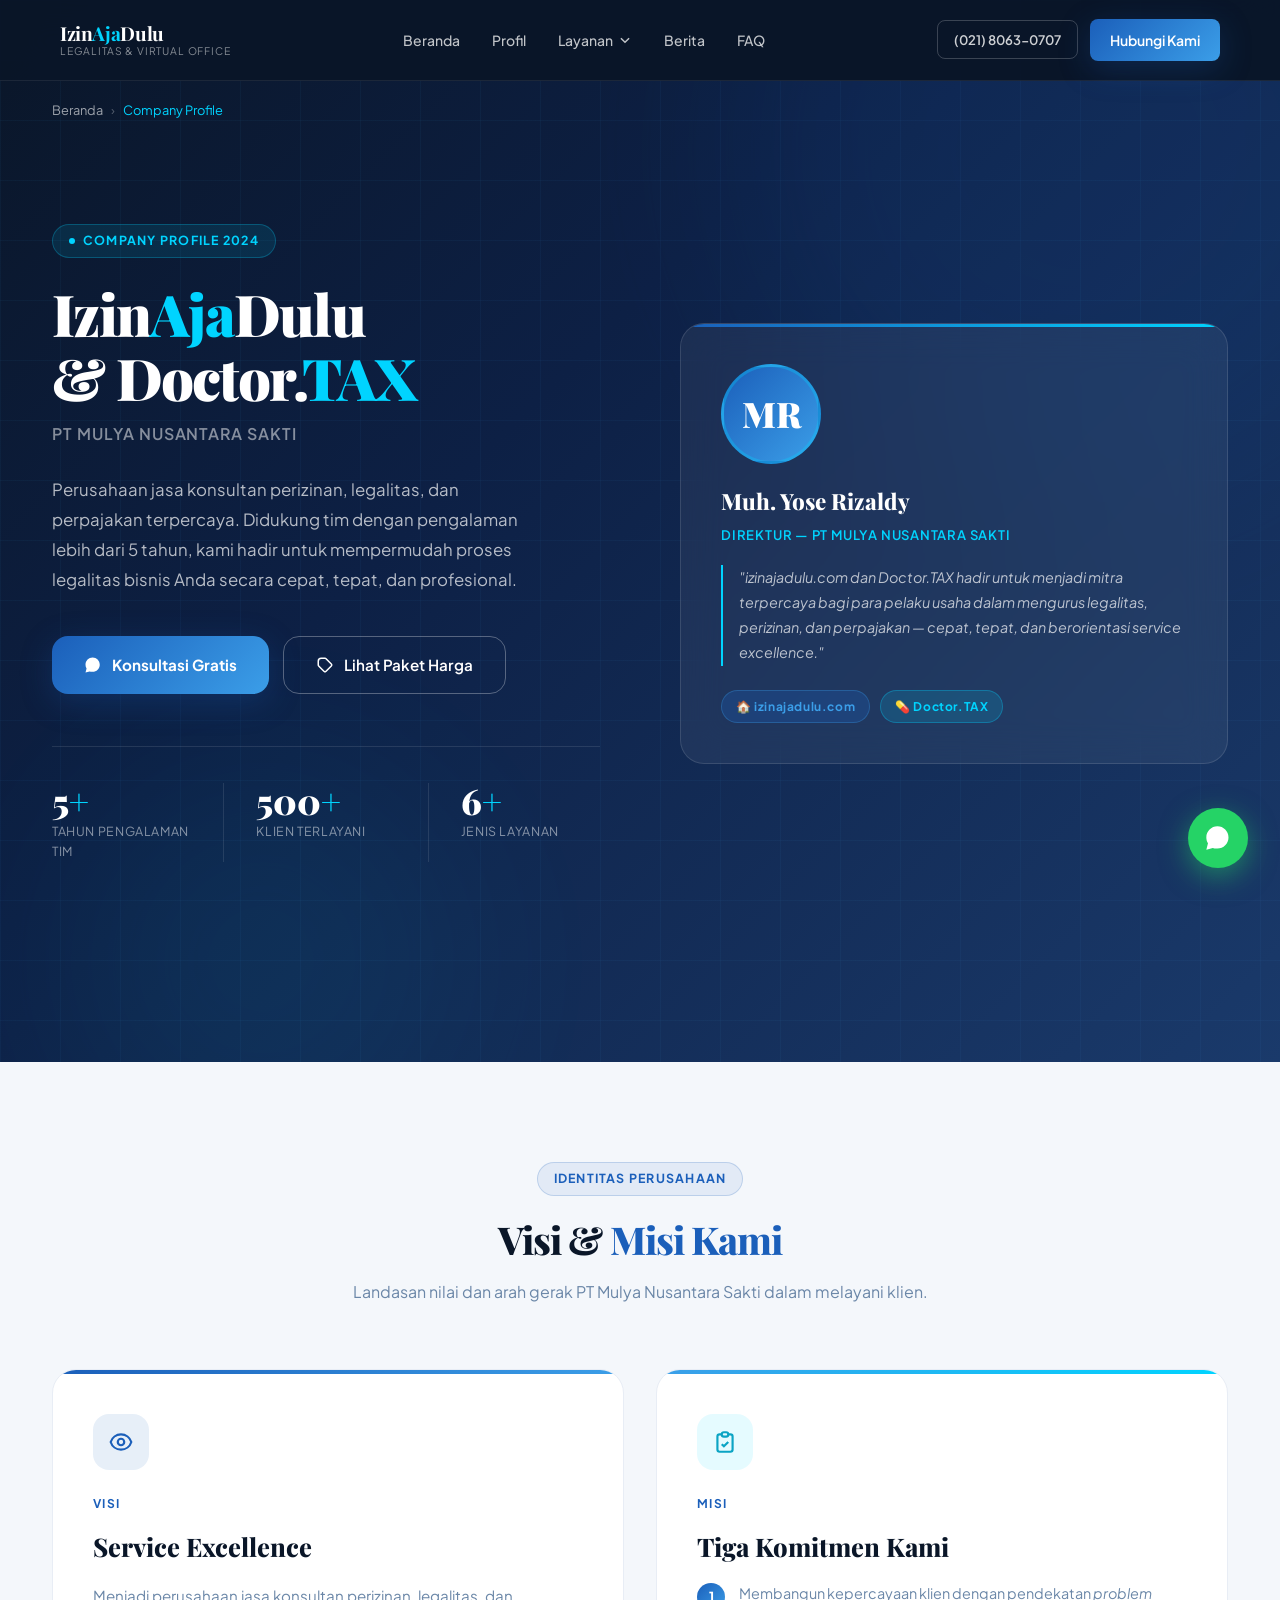
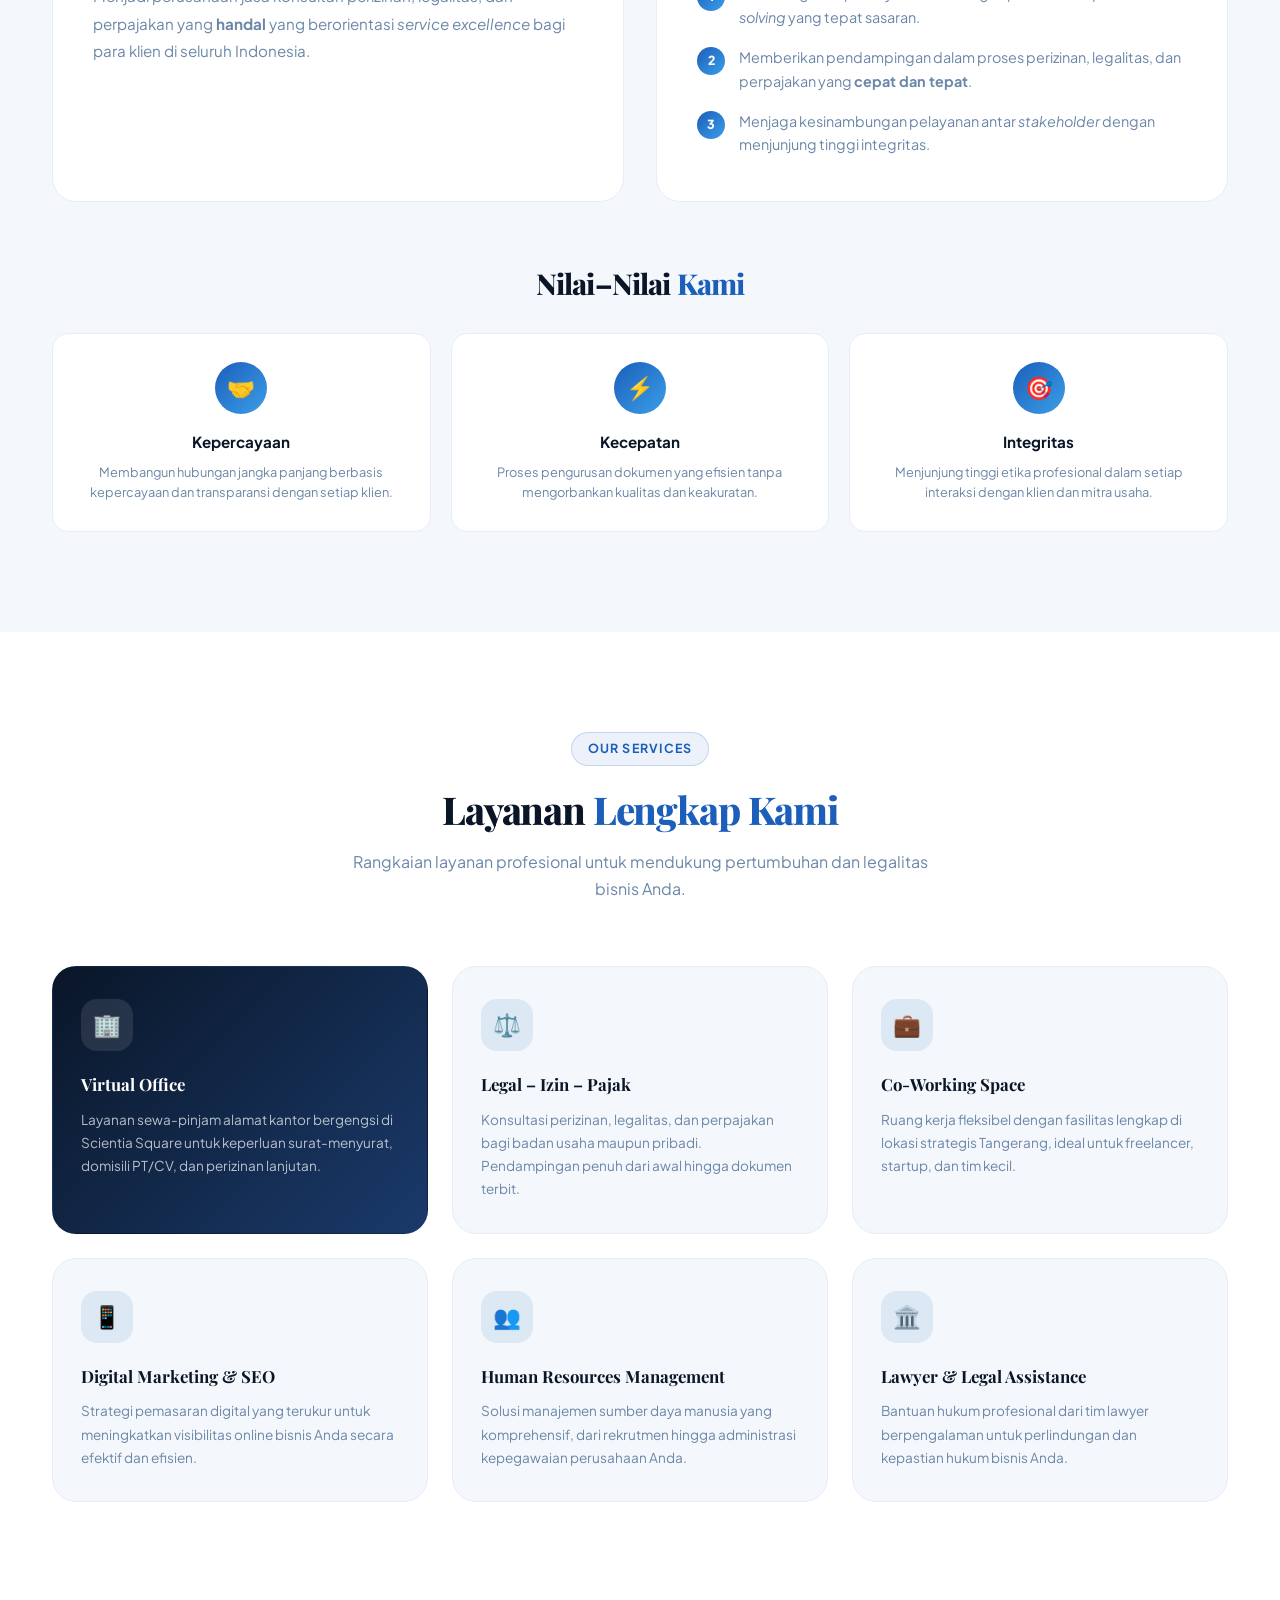
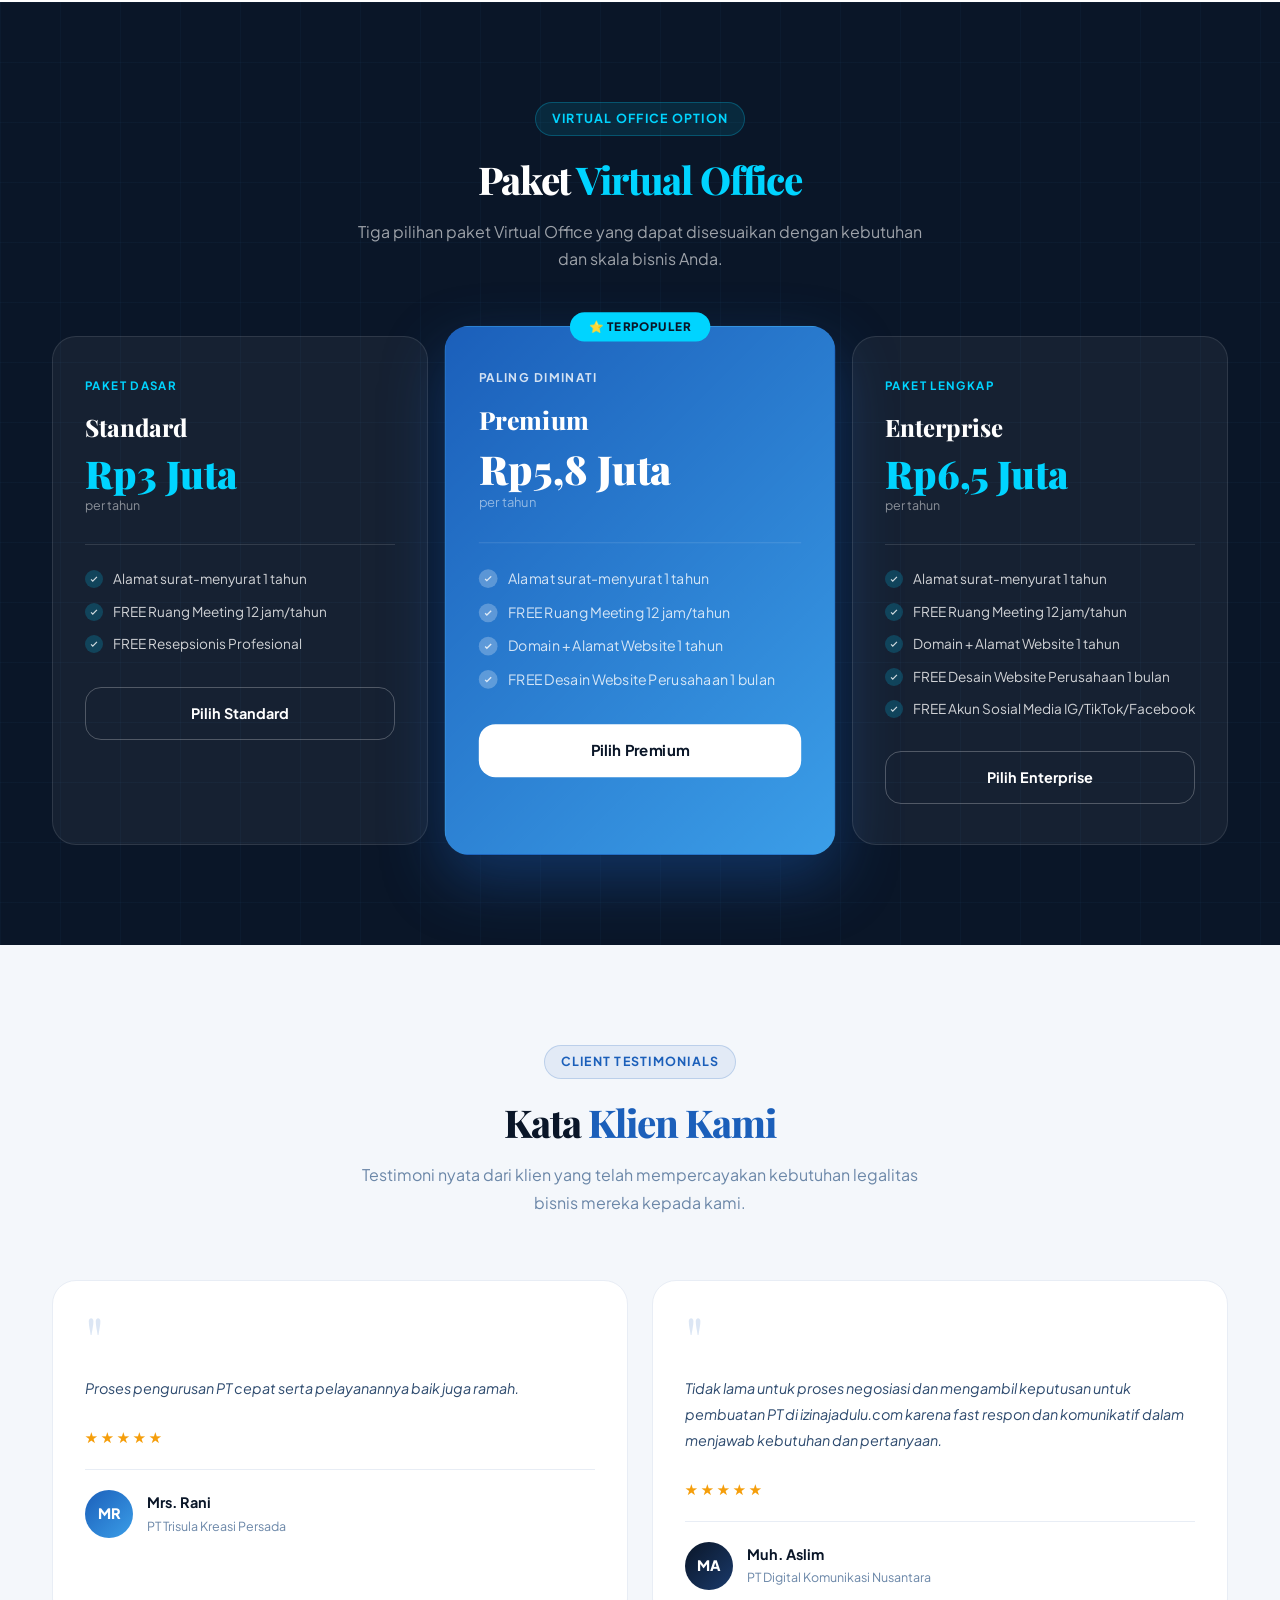
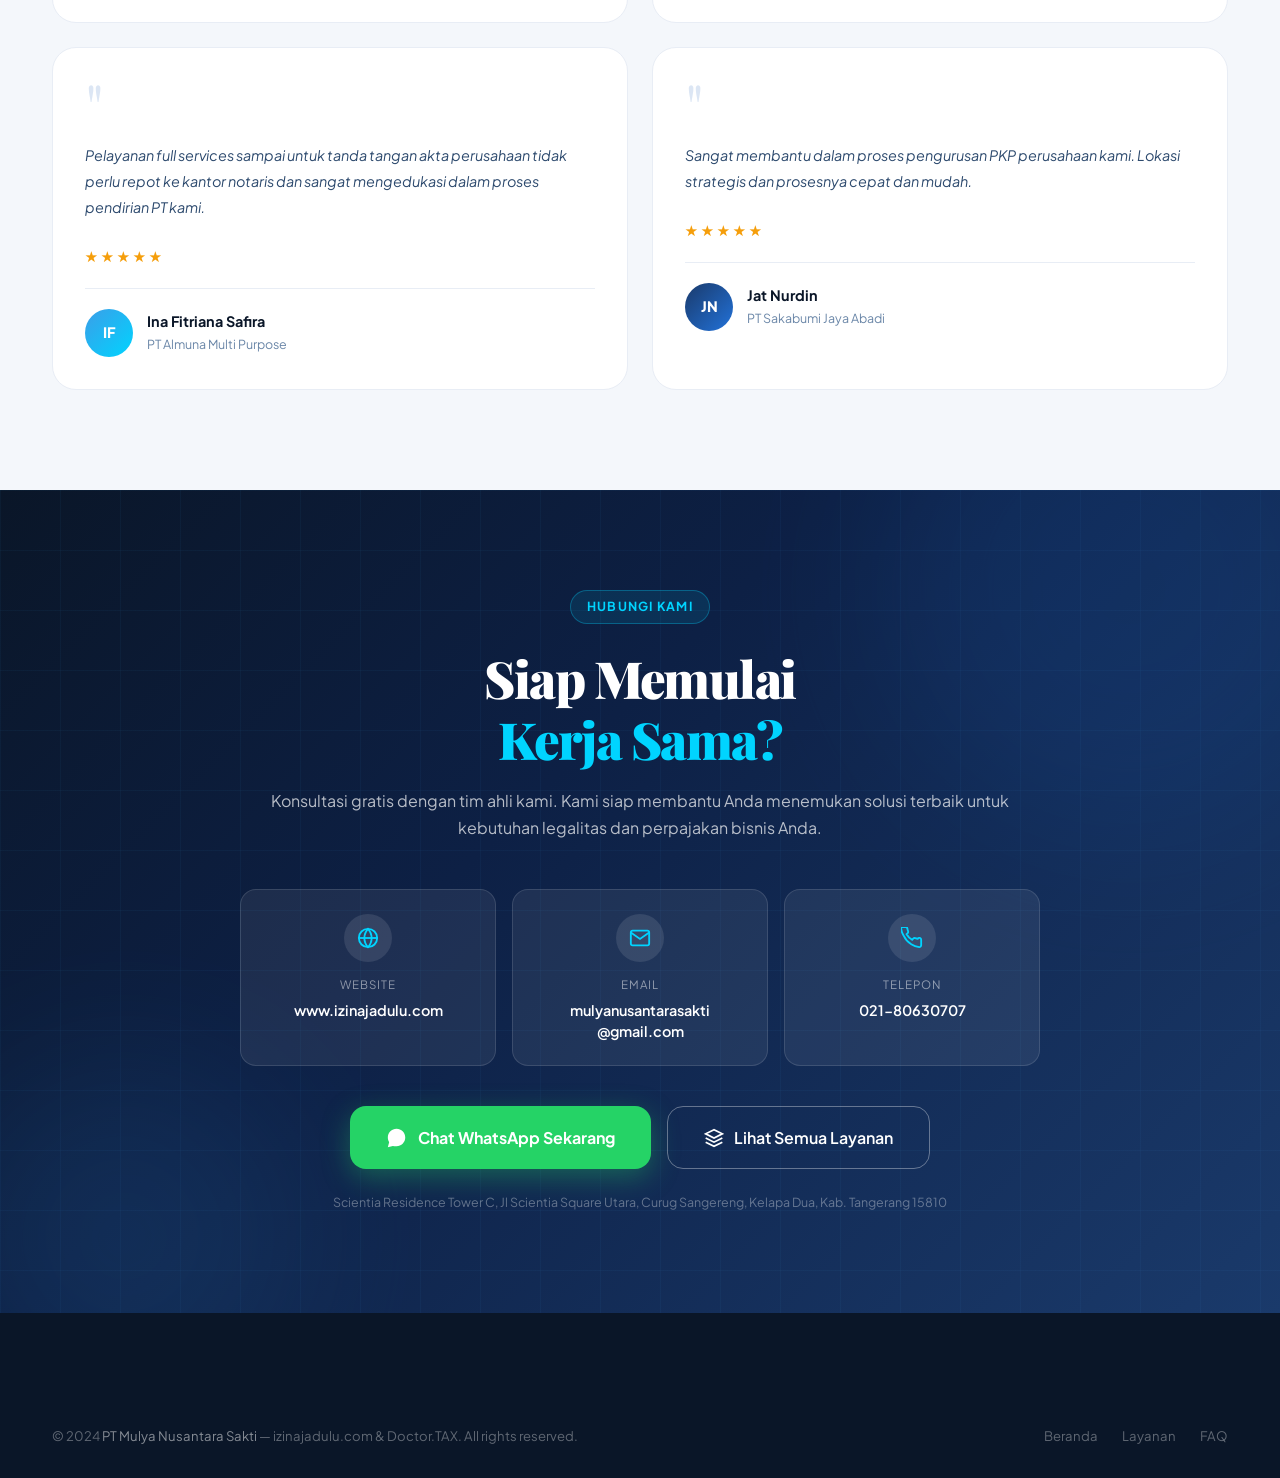
==== commit 3880f90f: "up" ====
--- a/layanan/company-profile.html
+++ b/layanan/company-profile.html
@@ -4,10 +4,8 @@
 <head>
     <meta charset="UTF-8" />
     <meta name="viewport" content="width=device-width, initial-scale=1.0" />
-    <meta name="description"
-        content="Company Profile PT Mulya Nusantara Sakti – izinajadulu.com & Doctor.TAX. Konsultan perizinan, legalitas, dan pajak terpercaya di Tangerang." />
-    <meta name="keywords"
-        content="company profile izinajadulu, PT Mulya Nusantara Sakti, konsultan pajak tangerang, virtual office tangerang" />
+    <meta name="description" content="Company Profile PT Mulya Nusantara Sakti – izinajadulu.com & Doctor.TAX. Konsultan perizinan, legalitas, dan pajak terpercaya di Tangerang." />
+    <meta name="keywords" content="company profile izinajadulu, PT Mulya Nusantara Sakti, konsultan pajak tangerang, virtual office tangerang" />
     <title>Company Profile – PT Mulya Nusantara Sakti | Izinajadulu</title>
     <link rel="stylesheet" href="/css/style.css" />
     <style>
@@ -25,48 +23,24 @@
             position: relative;
             overflow: hidden;
         }
-
         .cp-hero::before {
             content: '';
             position: absolute;
             inset: 0;
             background-image:
-                linear-gradient(rgba(59, 158, 232, .05) 1px, transparent 1px),
-                linear-gradient(90deg, rgba(59, 158, 232, .05) 1px, transparent 1px);
+                linear-gradient(rgba(59,158,232,.05) 1px, transparent 1px),
+                linear-gradient(90deg, rgba(59,158,232,.05) 1px, transparent 1px);
             background-size: 60px 60px;
             pointer-events: none;
         }
-
-        .cp-hero-shapes {
-            position: absolute;
-            inset: 0;
-            overflow: hidden;
-            pointer-events: none;
-        }
-
+        .cp-hero-shapes { position: absolute; inset: 0; overflow: hidden; pointer-events: none; }
         .cp-shape {
             position: absolute;
             border-radius: 50%;
             filter: blur(90px);
         }
-
-        .cp-shape-1 {
-            width: 700px;
-            height: 700px;
-            background: var(--blue);
-            opacity: .1;
-            top: -200px;
-            right: -150px;
-        }
-
-        .cp-shape-2 {
-            width: 400px;
-            height: 400px;
-            background: var(--accent);
-            opacity: .06;
-            bottom: -100px;
-            left: 5%;
-        }
+        .cp-shape-1 { width: 700px; height: 700px; background: var(--blue); opacity: .1; top: -200px; right: -150px; }
+        .cp-shape-2 { width: 400px; height: 400px; background: var(--accent); opacity: .06; bottom: -100px; left: 5%; }
 
         .cp-hero-inner {
             position: relative;
@@ -82,8 +56,8 @@
             display: inline-flex;
             align-items: center;
             gap: 8px;
-            background: rgba(0, 212, 255, .1);
-            border: 1px solid rgba(0, 212, 255, .25);
+            background: rgba(0,212,255,.1);
+            border: 1px solid rgba(0,212,255,.25);
             color: var(--accent);
             font-size: .78rem;
             font-weight: 700;
@@ -93,10 +67,8 @@
             border-radius: 100px;
             margin-bottom: 24px;
         }
-
         .cp-hero-tag-dot {
-            width: 6px;
-            height: 6px;
+            width: 6px; height: 6px;
             border-radius: 50%;
             background: var(--accent);
             animation: pulse 2s infinite;
@@ -111,15 +83,12 @@
             letter-spacing: -.03em;
             margin-bottom: 12px;
         }
-
-        .cp-hero-title .accent {
-            color: var(--accent);
-        }
+        .cp-hero-title .accent { color: var(--accent); }
 
         .cp-hero-company {
             font-size: 1rem;
             font-weight: 600;
-            color: rgba(255, 255, 255, .5);
+            color: rgba(255,255,255,.5);
             letter-spacing: .06em;
             text-transform: uppercase;
             margin-bottom: 28px;
@@ -127,7 +96,7 @@
 
         .cp-hero-desc {
             font-size: 1.05rem;
-            color: rgba(255, 255, 255, .7);
+            color: rgba(255,255,255,.7);
             line-height: 1.8;
             margin-bottom: 40px;
             max-width: 500px;
@@ -144,22 +113,15 @@
             gap: 0;
             margin-top: 52px;
             padding-top: 36px;
-            border-top: 1px solid rgba(255, 255, 255, .1);
-        }
-
+            border-top: 1px solid rgba(255,255,255,.1);
+        }
         .cp-hero-stat {
             flex: 1;
             padding-right: 32px;
-            border-right: 1px solid rgba(255, 255, 255, .1);
+            border-right: 1px solid rgba(255,255,255,.1);
             margin-right: 32px;
         }
-
-        .cp-hero-stat:last-child {
-            border-right: none;
-            margin-right: 0;
-            padding-right: 0;
-        }
-
+        .cp-hero-stat:last-child { border-right: none; margin-right: 0; padding-right: 0; }
         .cp-hero-stat-num {
             font-family: var(--font-display);
             font-size: 2.2rem;
@@ -168,39 +130,26 @@
             line-height: 1;
             margin-bottom: 4px;
         }
-
-        .cp-hero-stat-num span {
-            color: var(--accent);
-        }
-
-        .cp-hero-stat-label {
-            font-size: .78rem;
-            color: rgba(255, 255, 255, .5);
-            text-transform: uppercase;
-            letter-spacing: .05em;
-        }
+        .cp-hero-stat-num span { color: var(--accent); }
+        .cp-hero-stat-label { font-size: .78rem; color: rgba(255,255,255,.5); text-transform: uppercase; letter-spacing: .05em; }
 
         /* Director Card */
         .director-card {
-            background: rgba(255, 255, 255, .06);
+            background: rgba(255,255,255,.06);
             backdrop-filter: blur(20px);
-            border: 1px solid rgba(255, 255, 255, .12);
+            border: 1px solid rgba(255,255,255,.12);
             border-radius: var(--radius-lg);
             padding: 40px;
             position: relative;
             overflow: hidden;
         }
-
         .director-card::before {
             content: '';
             position: absolute;
-            top: 0;
-            left: 0;
-            right: 0;
+            top: 0; left: 0; right: 0;
             height: 3px;
             background: linear-gradient(90deg, var(--blue), var(--accent));
         }
-
         .director-avatar {
             width: 100px;
             height: 100px;
@@ -214,9 +163,8 @@
             font-weight: 900;
             color: white;
             margin-bottom: 20px;
-            border: 3px solid rgba(0, 212, 255, .3);
-        }
-
+            border: 3px solid rgba(0,212,255,.3);
+        }
         .director-name {
             font-family: var(--font-display);
             font-size: 1.4rem;
@@ -224,7 +172,6 @@
             color: white;
             margin-bottom: 4px;
         }
-
         .director-title {
             font-size: .82rem;
             color: var(--accent);
@@ -233,23 +180,20 @@
             text-transform: uppercase;
             margin-bottom: 20px;
         }
-
         .director-quote {
             font-size: .9rem;
-            color: rgba(255, 255, 255, .7);
+            color: rgba(255,255,255,.7);
             line-height: 1.75;
             font-style: italic;
             border-left: 2px solid var(--accent);
             padding-left: 16px;
         }
-
         .director-brand-tags {
             display: flex;
             gap: 10px;
             margin-top: 24px;
             flex-wrap: wrap;
         }
-
         .brand-tag {
             padding: 6px 14px;
             border-radius: 100px;
@@ -257,18 +201,8 @@
             font-weight: 700;
             letter-spacing: .05em;
         }
-
-        .brand-tag-blue {
-            background: rgba(27, 95, 186, .3);
-            color: var(--sky);
-            border: 1px solid rgba(59, 158, 232, .3);
-        }
-
-        .brand-tag-accent {
-            background: rgba(0, 212, 255, .15);
-            color: var(--accent);
-            border: 1px solid rgba(0, 212, 255, .3);
-        }
+        .brand-tag-blue { background: rgba(27,95,186,.3); color: var(--sky); border: 1px solid rgba(59,158,232,.3); }
+        .brand-tag-accent { background: rgba(0,212,255,.15); color: var(--accent); border: 1px solid rgba(0,212,255,.3); }
 
         /* ── Breadcrumb ── */
         .breadcrumb {
@@ -276,31 +210,16 @@
             align-items: center;
             gap: 8px;
             font-size: .8rem;
-            color: rgba(255, 255, 255, .5);
+            color: rgba(255,255,255,.5);
             margin-bottom: 24px;
         }
-
-        .breadcrumb a {
-            color: rgba(255, 255, 255, .6);
-            transition: color .2s;
-        }
-
-        .breadcrumb a:hover {
-            color: var(--accent);
-        }
-
-        .breadcrumb-sep {
-            color: rgba(255, 255, 255, .3);
-        }
-
-        .breadcrumb-current {
-            color: var(--accent);
-        }
+        .breadcrumb a { color: rgba(255,255,255,.6); transition: color .2s; }
+        .breadcrumb a:hover { color: var(--accent); }
+        .breadcrumb-sep { color: rgba(255,255,255,.3); }
+        .breadcrumb-current { color: var(--accent); }
 
         /* ── Vision Mission ── */
-        #cp-visi-misi {
-            background: var(--off-white);
-        }
+        #cp-visi-misi { background: var(--off-white); }
 
         .vm-grid {
             display: grid;
@@ -318,49 +237,25 @@
             overflow: hidden;
             transition: all .3s var(--ease);
         }
-
-        .vm-card:hover {
-            transform: translateY(-4px);
-            box-shadow: var(--shadow-md);
-        }
-
+        .vm-card:hover { transform: translateY(-4px); box-shadow: var(--shadow-md); }
         .vm-card::before {
             content: '';
             position: absolute;
-            top: 0;
-            left: 0;
-            right: 0;
+            top: 0; left: 0; right: 0;
             height: 4px;
         }
-
-        .vm-card.visi::before {
-            background: var(--grad-blue);
-        }
-
-        .vm-card.misi::before {
-            background: linear-gradient(90deg, var(--sky), var(--accent));
-        }
+        .vm-card.visi::before { background: var(--grad-blue); }
+        .vm-card.misi::before { background: linear-gradient(90deg, var(--sky), var(--accent)); }
 
         .vm-icon {
-            width: 56px;
-            height: 56px;
+            width: 56px; height: 56px;
             border-radius: var(--radius-md);
-            display: flex;
-            align-items: center;
-            justify-content: center;
+            display: flex; align-items: center; justify-content: center;
             margin-bottom: 24px;
             font-size: 1.5rem;
         }
-
-        .vm-icon.blue {
-            background: rgba(27, 95, 186, .1);
-            color: var(--blue);
-        }
-
-        .vm-icon.sky {
-            background: rgba(0, 212, 255, .1);
-            color: #0ba4c4;
-        }
+        .vm-icon.blue { background: rgba(27,95,186,.1); color: var(--blue); }
+        .vm-icon.sky { background: rgba(0,212,255,.1); color: #0ba4c4; }
 
         .vm-label {
             font-size: .75rem;
@@ -370,7 +265,6 @@
             text-transform: uppercase;
             margin-bottom: 12px;
         }
-
         .vm-title {
             font-family: var(--font-display);
             font-size: 1.6rem;
@@ -378,7 +272,6 @@
             color: var(--text-dark);
             margin-bottom: 16px;
         }
-
         .vm-text {
             font-size: .95rem;
             color: var(--text-light);
@@ -391,28 +284,22 @@
             gap: 16px;
             margin-top: 4px;
         }
-
         .misi-item {
             display: flex;
             align-items: flex-start;
             gap: 14px;
         }
-
         .misi-num {
-            width: 28px;
-            height: 28px;
+            width: 28px; height: 28px;
             border-radius: 50%;
             background: var(--grad-blue);
             color: white;
             font-size: .78rem;
             font-weight: 800;
-            display: flex;
-            align-items: center;
-            justify-content: center;
+            display: flex; align-items: center; justify-content: center;
             flex-shrink: 0;
             margin-top: 1px;
         }
-
         .misi-item p {
             font-size: .9rem;
             color: var(--text-light);
@@ -425,7 +312,6 @@
             grid-template-columns: repeat(3, 1fr);
             gap: 20px;
         }
-
         .nilai-card {
             background: var(--white);
             border-radius: var(--radius-md);
@@ -434,32 +320,21 @@
             text-align: center;
             transition: all .3s var(--ease);
         }
-
-        .nilai-card:hover {
-            transform: translateY(-4px);
-            box-shadow: var(--shadow-md);
-            border-color: rgba(27, 95, 186, .2);
-        }
-
+        .nilai-card:hover { transform: translateY(-4px); box-shadow: var(--shadow-md); border-color: rgba(27,95,186,.2); }
         .nilai-icon {
-            width: 52px;
-            height: 52px;
+            width: 52px; height: 52px;
             border-radius: 50%;
             background: var(--grad-blue);
-            display: flex;
-            align-items: center;
-            justify-content: center;
+            display: flex; align-items: center; justify-content: center;
             margin: 0 auto 16px;
             font-size: 1.4rem;
         }
-
         .nilai-title {
             font-size: .95rem;
             font-weight: 700;
             color: var(--text-dark);
             margin-bottom: 8px;
         }
-
         .nilai-desc {
             font-size: .8rem;
             color: var(--text-light);
@@ -467,16 +342,13 @@
         }
 
         /* ── Services ── */
-        #cp-layanan {
-            background: var(--white);
-        }
+        #cp-layanan { background: var(--white); }
 
         .cp-services-grid {
             display: grid;
             grid-template-columns: repeat(3, 1fr);
             gap: 24px;
         }
-
         .cp-service-card {
             background: var(--off-white);
             border: 1px solid var(--grey-light);
@@ -486,65 +358,40 @@
             position: relative;
             overflow: hidden;
         }
-
         .cp-service-card::after {
             content: '';
             position: absolute;
-            bottom: 0;
-            left: 0;
-            right: 0;
+            bottom: 0; left: 0; right: 0;
             height: 3px;
             background: var(--grad-blue);
             transform: scaleX(0);
             transition: transform .3s var(--ease);
             transform-origin: left;
         }
-
         .cp-service-card:hover {
             transform: translateY(-6px);
             box-shadow: var(--shadow-md);
-            border-color: rgba(27, 95, 186, .2);
-        }
-
-        .cp-service-card:hover::after {
-            transform: scaleX(1);
-        }
-
+            border-color: rgba(27,95,186,.2);
+        }
+        .cp-service-card:hover::after { transform: scaleX(1); }
         .cp-service-card.highlight {
             background: var(--grad-navy);
             border-color: transparent;
         }
-
-        .cp-service-card.highlight .cp-svc-title {
-            color: white;
-        }
-
-        .cp-service-card.highlight .cp-svc-desc {
-            color: rgba(255, 255, 255, .7);
-        }
-
-        .cp-service-card.highlight .cp-svc-icon {
-            background: rgba(255, 255, 255, .1);
-            color: var(--accent);
-        }
-
-        .cp-service-card.highlight::after {
-            background: linear-gradient(90deg, var(--accent), var(--sky));
-        }
+        .cp-service-card.highlight .cp-svc-title { color: white; }
+        .cp-service-card.highlight .cp-svc-desc { color: rgba(255,255,255,.7); }
+        .cp-service-card.highlight .cp-svc-icon { background: rgba(255,255,255,.1); color: var(--accent); }
+        .cp-service-card.highlight::after { background: linear-gradient(90deg, var(--accent), var(--sky)); }
 
         .cp-svc-icon {
-            width: 52px;
-            height: 52px;
+            width: 52px; height: 52px;
             border-radius: var(--radius-md);
-            background: rgba(27, 95, 186, .1);
-            display: flex;
-            align-items: center;
-            justify-content: center;
+            background: rgba(27,95,186,.1);
+            display: flex; align-items: center; justify-content: center;
             color: var(--blue);
             margin-bottom: 20px;
             font-size: 1.4rem;
         }
-
         .cp-svc-title {
             font-family: var(--font-display);
             font-size: 1.05rem;
@@ -552,7 +399,6 @@
             color: var(--text-dark);
             margin-bottom: 10px;
         }
-
         .cp-svc-desc {
             font-size: .85rem;
             color: var(--text-light);
@@ -560,19 +406,13 @@
         }
 
         /* ── Pricing ── */
-        #cp-harga {
-            background: var(--navy);
-            overflow: hidden;
-            position: relative;
-        }
-
+        #cp-harga { background: var(--navy); overflow: hidden; position: relative; }
         #cp-harga::before {
             content: '';
-            position: absolute;
-            inset: 0;
+            position: absolute; inset: 0;
             background-image:
-                linear-gradient(rgba(59, 158, 232, .04) 1px, transparent 1px),
-                linear-gradient(90deg, rgba(59, 158, 232, .04) 1px, transparent 1px);
+                linear-gradient(rgba(59,158,232,.04) 1px, transparent 1px),
+                linear-gradient(90deg, rgba(59,158,232,.04) 1px, transparent 1px);
             background-size: 60px 60px;
             pointer-events: none;
         }
@@ -586,29 +426,21 @@
         }
 
         .pricing-card {
-            background: rgba(255, 255, 255, .05);
-            border: 1px solid rgba(255, 255, 255, .1);
+            background: rgba(255,255,255,.05);
+            border: 1px solid rgba(255,255,255,.1);
             border-radius: var(--radius-lg);
             padding: 40px 32px;
             position: relative;
             transition: all .3s var(--ease);
         }
-
-        .pricing-card:hover {
-            transform: translateY(-6px);
-            background: rgba(255, 255, 255, .08);
-        }
-
+        .pricing-card:hover { transform: translateY(-6px); background: rgba(255,255,255,.08); }
         .pricing-card.popular {
             background: var(--grad-blue);
             border-color: transparent;
             transform: scale(1.04);
-            box-shadow: 0 24px 60px rgba(27, 95, 186, .4);
-        }
-
-        .pricing-card.popular:hover {
-            transform: scale(1.04) translateY(-6px);
-        }
+            box-shadow: 0 24px 60px rgba(27,95,186,.4);
+        }
+        .pricing-card.popular:hover { transform: scale(1.04) translateY(-6px); }
 
         .pricing-popular-badge {
             position: absolute;
@@ -634,10 +466,7 @@
             text-transform: uppercase;
             margin-bottom: 12px;
         }
-
-        .pricing-card.popular .pricing-tier {
-            color: rgba(255, 255, 255, .8);
-        }
+        .pricing-card.popular .pricing-tier { color: rgba(255,255,255,.8); }
 
         .pricing-name {
             font-family: var(--font-display);
@@ -655,20 +484,17 @@
             line-height: 1;
             margin-bottom: 4px;
         }
-
-        .pricing-card.popular .pricing-price {
-            color: white;
-        }
+        .pricing-card.popular .pricing-price { color: white; }
 
         .pricing-period {
             font-size: .78rem;
-            color: rgba(255, 255, 255, .5);
+            color: rgba(255,255,255,.5);
             margin-bottom: 28px;
         }
 
         .pricing-divider {
             border: none;
-            border-top: 1px solid rgba(255, 255, 255, .12);
+            border-top: 1px solid rgba(255,255,255,.12);
             margin-bottom: 24px;
         }
 
@@ -678,31 +504,23 @@
             gap: 12px;
             margin-bottom: 32px;
         }
-
         .pricing-feature {
             display: flex;
             align-items: flex-start;
             gap: 10px;
             font-size: .85rem;
-            color: rgba(255, 255, 255, .8);
+            color: rgba(255,255,255,.8);
             line-height: 1.5;
         }
-
         .pricing-feature-check {
-            width: 18px;
-            height: 18px;
+            width: 18px; height: 18px;
             border-radius: 50%;
-            background: rgba(0, 212, 255, .2);
-            display: flex;
-            align-items: center;
-            justify-content: center;
+            background: rgba(0,212,255,.2);
+            display: flex; align-items: center; justify-content: center;
             flex-shrink: 0;
             margin-top: 1px;
         }
-
-        .pricing-card.popular .pricing-feature-check {
-            background: rgba(255, 255, 255, .25);
-        }
+        .pricing-card.popular .pricing-feature-check { background: rgba(255,255,255,.25); }
 
         .btn-pricing {
             display: flex;
@@ -718,41 +536,27 @@
             cursor: pointer;
             text-decoration: none;
         }
-
         .btn-pricing-outline {
             background: transparent;
-            border: 1.5px solid rgba(255, 255, 255, .25);
+            border: 1.5px solid rgba(255,255,255,.25);
             color: white;
         }
-
-        .btn-pricing-outline:hover {
-            background: rgba(255, 255, 255, .1);
-            border-color: white;
-            color: white;
-        }
-
+        .btn-pricing-outline:hover { background: rgba(255,255,255,.1); border-color: white; color: white; }
         .btn-pricing-solid {
             background: white;
             color: var(--navy);
             border: none;
         }
-
-        .btn-pricing-solid:hover {
-            background: var(--accent);
-            transform: translateY(-2px);
-        }
+        .btn-pricing-solid:hover { background: var(--accent); transform: translateY(-2px); }
 
         /* ── Testimoni Asli ── */
-        #cp-testimoni {
-            background: var(--off-white);
-        }
+        #cp-testimoni { background: var(--off-white); }
 
         .cp-testi-grid {
             display: grid;
             grid-template-columns: repeat(2, 1fr);
             gap: 24px;
         }
-
         .cp-testi-card {
             background: var(--white);
             border-radius: var(--radius-lg);
@@ -761,13 +565,7 @@
             transition: all .3s var(--ease);
             position: relative;
         }
-
-        .cp-testi-card:hover {
-            transform: translateY(-4px);
-            box-shadow: var(--shadow-md);
-            border-color: rgba(27, 95, 186, .2);
-        }
-
+        .cp-testi-card:hover { transform: translateY(-4px); box-shadow: var(--shadow-md); border-color: rgba(27,95,186,.2); }
         .cp-testi-quote-mark {
             font-family: var(--font-display);
             font-size: 4rem;
@@ -776,7 +574,6 @@
             opacity: .15;
             margin-bottom: 12px;
         }
-
         .cp-testi-text {
             font-size: .9rem;
             color: var(--text-mid);
@@ -784,18 +581,8 @@
             font-style: italic;
             margin-bottom: 24px;
         }
-
-        .cp-testi-stars {
-            display: flex;
-            gap: 3px;
-            margin-bottom: 20px;
-        }
-
-        .cp-testi-star {
-            color: #f59e0b;
-            font-size: .9rem;
-        }
-
+        .cp-testi-stars { display: flex; gap: 3px; margin-bottom: 20px; }
+        .cp-testi-star { color: #f59e0b; font-size: .9rem; }
         .cp-testi-author {
             display: flex;
             align-items: center;
@@ -803,32 +590,18 @@
             padding-top: 20px;
             border-top: 1px solid var(--grey-light);
         }
-
         .cp-testi-avatar {
-            width: 48px;
-            height: 48px;
+            width: 48px; height: 48px;
             border-radius: 50%;
             background: var(--grad-blue);
-            display: flex;
-            align-items: center;
-            justify-content: center;
+            display: flex; align-items: center; justify-content: center;
             font-size: .9rem;
             font-weight: 800;
             color: white;
             flex-shrink: 0;
         }
-
-        .cp-testi-name {
-            font-size: .9rem;
-            font-weight: 700;
-            color: var(--text-dark);
-        }
-
-        .cp-testi-company {
-            font-size: .78rem;
-            color: var(--text-light);
-            margin-top: 2px;
-        }
+        .cp-testi-name { font-size: .9rem; font-weight: 700; color: var(--text-dark); }
+        .cp-testi-company { font-size: .78rem; color: var(--text-light); margin-top: 2px; }
 
         /* ── Contact CTA ── */
         #cp-contact {
@@ -837,43 +610,23 @@
             position: relative;
             overflow: hidden;
         }
-
         #cp-contact::before {
             content: '';
-            position: absolute;
-            inset: 0;
+            position: absolute; inset: 0;
             background-image:
-                linear-gradient(rgba(59, 158, 232, .05) 1px, transparent 1px),
-                linear-gradient(90deg, rgba(59, 158, 232, .05) 1px, transparent 1px);
+                linear-gradient(rgba(59,158,232,.05) 1px, transparent 1px),
+                linear-gradient(90deg, rgba(59,158,232,.05) 1px, transparent 1px);
             background-size: 60px 60px;
             pointer-events: none;
         }
-
-        .cp-contact-shape-1,
-        .cp-contact-shape-2 {
+        .cp-contact-shape-1, .cp-contact-shape-2 {
             position: absolute;
             border-radius: 50%;
             filter: blur(80px);
             pointer-events: none;
         }
-
-        .cp-contact-shape-1 {
-            width: 500px;
-            height: 500px;
-            background: var(--blue);
-            opacity: .15;
-            top: -150px;
-            right: -100px;
-        }
-
-        .cp-contact-shape-2 {
-            width: 350px;
-            height: 350px;
-            background: var(--sky);
-            opacity: .1;
-            bottom: -100px;
-            left: -50px;
-        }
+        .cp-contact-shape-1 { width: 500px; height: 500px; background: var(--blue); opacity: .15; top: -150px; right: -100px; }
+        .cp-contact-shape-2 { width: 350px; height: 350px; background: var(--sky); opacity: .1; bottom: -100px; left: -50px; }
 
         .cp-contact-inner {
             position: relative;
@@ -892,14 +645,10 @@
             letter-spacing: -.03em;
             margin-bottom: 16px;
         }
-
-        .cp-contact-title span {
-            color: var(--accent);
-        }
-
+        .cp-contact-title span { color: var(--accent); }
         .cp-contact-desc {
             font-size: 1rem;
-            color: rgba(255, 255, 255, .7);
+            color: rgba(255,255,255,.7);
             line-height: 1.7;
             margin-bottom: 48px;
         }
@@ -910,10 +659,9 @@
             gap: 16px;
             margin-bottom: 40px;
         }
-
         .cp-contact-card {
-            background: rgba(255, 255, 255, .07);
-            border: 1px solid rgba(255, 255, 255, .12);
+            background: rgba(255,255,255,.07);
+            border: 1px solid rgba(255,255,255,.12);
             border-radius: var(--radius-md);
             padding: 24px 20px;
             text-align: center;
@@ -921,32 +669,22 @@
             text-decoration: none;
             display: block;
         }
-
-        .cp-contact-card:hover {
-            background: rgba(255, 255, 255, .12);
-            transform: translateY(-4px);
-        }
-
+        .cp-contact-card:hover { background: rgba(255,255,255,.12); transform: translateY(-4px); }
         .cp-contact-card-icon {
-            width: 48px;
-            height: 48px;
+            width: 48px; height: 48px;
             border-radius: 50%;
-            background: rgba(255, 255, 255, .1);
-            display: flex;
-            align-items: center;
-            justify-content: center;
+            background: rgba(255,255,255,.1);
+            display: flex; align-items: center; justify-content: center;
             margin: 0 auto 14px;
             color: var(--accent);
         }
-
         .cp-contact-card-label {
             font-size: .72rem;
-            color: rgba(255, 255, 255, .5);
+            color: rgba(255,255,255,.5);
             text-transform: uppercase;
             letter-spacing: .08em;
             margin-bottom: 6px;
         }
-
         .cp-contact-card-value {
             font-size: .9rem;
             font-weight: 600;
@@ -964,102 +702,42 @@
         /* Back to Top */
         #back-to-top {
             position: fixed;
-            bottom: 32px;
-            left: 32px;
-            width: 44px;
-            height: 44px;
+            bottom: 32px; left: 32px;
+            width: 44px; height: 44px;
             border-radius: 50%;
             background: var(--navy);
-            border: 1px solid rgba(255, 255, 255, .15);
+            border: 1px solid rgba(255,255,255,.15);
             color: white;
-            display: flex;
-            align-items: center;
-            justify-content: center;
+            display: flex; align-items: center; justify-content: center;
             cursor: pointer;
             opacity: 0;
             pointer-events: none;
             transition: all .3s;
             z-index: 998;
-            box-shadow: 0 4px 16px rgba(0, 0, 0, .2);
-        }
-
-        #back-to-top.visible {
-            opacity: 1;
-            pointer-events: auto;
-        }
+            box-shadow: 0 4px 16px rgba(0,0,0,.2);
+        }
+        #back-to-top.visible { opacity: 1; pointer-events: auto; }
 
         /* Responsive */
         @media (max-width: 1024px) {
-            .pricing-grid {
-                grid-template-columns: 1fr;
-                max-width: 420px;
-                margin: 0 auto;
-            }
-
-            .pricing-card.popular {
-                transform: none;
-            }
-
-            .pricing-card.popular:hover {
-                transform: translateY(-6px);
-            }
-        }
-
+            .pricing-grid { grid-template-columns: 1fr; max-width: 420px; margin: 0 auto; }
+            .pricing-card.popular { transform: none; }
+            .pricing-card.popular:hover { transform: translateY(-6px); }
+        }
         @media (max-width: 900px) {
-            .cp-hero-inner {
-                grid-template-columns: 1fr;
-                gap: 48px;
-            }
-
-            .vm-grid {
-                grid-template-columns: 1fr;
-            }
-
-            .cp-services-grid {
-                grid-template-columns: repeat(2, 1fr);
-            }
-
-            .cp-testi-grid {
-                grid-template-columns: 1fr;
-            }
-
-            .cp-contact-cards {
-                grid-template-columns: 1fr;
-                max-width: 320px;
-                margin: 0 auto 40px;
-            }
-
-            .nilai-grid {
-                grid-template-columns: repeat(2, 1fr);
-            }
-        }
-
+            .cp-hero-inner { grid-template-columns: 1fr; gap: 48px; }
+            .vm-grid { grid-template-columns: 1fr; }
+            .cp-services-grid { grid-template-columns: repeat(2, 1fr); }
+            .cp-testi-grid { grid-template-columns: 1fr; }
+            .cp-contact-cards { grid-template-columns: 1fr; max-width: 320px; margin: 0 auto 40px; }
+            .nilai-grid { grid-template-columns: repeat(2, 1fr); }
+        }
         @media (max-width: 640px) {
-            .cp-services-grid {
-                grid-template-columns: 1fr;
-            }
-
-            .nilai-grid {
-                grid-template-columns: 1fr;
-            }
-
-            .cp-hero-stats {
-                flex-direction: column;
-                gap: 24px;
-            }
-
-            .cp-hero-stat {
-                border-right: none;
-                margin-right: 0;
-                padding-right: 0;
-                border-bottom: 1px solid rgba(255, 255, 255, .1);
-                padding-bottom: 24px;
-            }
-
-            .cp-hero-stat:last-child {
-                border-bottom: none;
-                padding-bottom: 0;
-            }
+            .cp-services-grid { grid-template-columns: 1fr; }
+            .nilai-grid { grid-template-columns: 1fr; }
+            .cp-hero-stats { flex-direction: column; gap: 24px; }
+            .cp-hero-stat { border-right: none; margin-right: 0; padding-right: 0; border-bottom: 1px solid rgba(255,255,255,.1); padding-bottom: 24px; }
+            .cp-hero-stat:last-child { border-bottom: none; padding-bottom: 0; }
         }
     </style>
 </head>
@@ -1071,9 +749,9 @@
         <div class="nav-main">
             <div class="nav-main-content">
                 <a href="../index.html" class="nav-logo">
-                    <div class="nav-logo-icon">
-<img src="/logo/logo.jpeg" alt="Izin Aja Dulu">
-                    </div>
+                    <!-- <div class="nav-logo-icon">
+                        <img src="/logo/" alt="Izin Aja Dulu">
+                    </div> -->
                     <div class="nav-logo-text">
                         <span class="nav-logo-name">Izin<span>Aja</span>Dulu</span>
                         <span class="nav-logo-tagline">Legalitas & Virtual Office</span>
@@ -1084,46 +762,24 @@
                     <li><a href="../index.html#profil" class="nav-link">Profil</a></li>
                     <li class="nav-item">
                         <a href="../index.html#layanan" class="nav-link">Layanan
-                            <svg width="14" height="14" fill="none" viewBox="0 0 24 24" stroke="currentColor"
-                                stroke-width="2.5">
-                                <path d="M19 9l-7 7-7-7" />
-                            </svg>
+                            <svg width="14" height="14" fill="none" viewBox="0 0 24 24" stroke="currentColor" stroke-width="2.5"><path d="M19 9l-7 7-7-7" /></svg>
                         </a>
                         <div class="nav-dropdown">
                             <a href="virtual-office.html" class="dropdown-item">
-                                <div class="dropdown-icon"><svg width="16" height="16" fill="none" viewBox="0 0 24 24"
-                                        stroke="white" stroke-width="2">
-                                        <path d="M3 9l9-7 9 7v11a2 2 0 01-2 2H5a2 2 0 01-2-2z" />
-                                    </svg></div>
-                                <div class="dropdown-text"><span class="dropdown-label">Virtual Office</span><span
-                                        class="dropdown-desc">Mulai Rp2.000.000/tahun</span></div>
+                                <div class="dropdown-icon"><svg width="16" height="16" fill="none" viewBox="0 0 24 24" stroke="white" stroke-width="2"><path d="M3 9l9-7 9 7v11a2 2 0 01-2 2H5a2 2 0 01-2-2z" /></svg></div>
+                                <div class="dropdown-text"><span class="dropdown-label">Virtual Office</span><span class="dropdown-desc">Mulai Rp2.000.000/tahun</span></div>
                             </a>
                             <a href="pendirian-pt.html" class="dropdown-item">
-                                <div class="dropdown-icon"><svg width="16" height="16" fill="none" viewBox="0 0 24 24"
-                                        stroke="white" stroke-width="2">
-                                        <path
-                                            d="M19 21V5a2 2 0 00-2-2H7a2 2 0 00-2 2v16m14 0h2m-2 0h-5m-9 0H3m2 0h5M9 7h1m-1 4h1m4-4h1m-1 4h1m-5 10v-5a1 1 0 011-1h2a1 1 0 011 1v5m-4 0h4" />
-                                    </svg></div>
-                                <div class="dropdown-text"><span class="dropdown-label">Pendirian PT</span><span
-                                        class="dropdown-desc">Mulai Rp4.999.000</span></div>
+                                <div class="dropdown-icon"><svg width="16" height="16" fill="none" viewBox="0 0 24 24" stroke="white" stroke-width="2"><path d="M19 21V5a2 2 0 00-2-2H7a2 2 0 00-2 2v16m14 0h2m-2 0h-5m-9 0H3m2 0h5M9 7h1m-1 4h1m4-4h1m-1 4h1m-5 10v-5a1 1 0 011-1h2a1 1 0 011 1v5m-4 0h4" /></svg></div>
+                                <div class="dropdown-text"><span class="dropdown-label">Pendirian PT</span><span class="dropdown-desc">Mulai Rp4.999.000</span></div>
                             </a>
                             <a href="konsultasi-pajak.html" class="dropdown-item">
-                                <div class="dropdown-icon"><svg width="16" height="16" fill="none" viewBox="0 0 24 24"
-                                        stroke="white" stroke-width="2">
-                                        <path
-                                            d="M9 7h6m0 10v-3m-3 3h.01M9 17h.01M9 14h.01M12 14h.01M15 11h.01M12 11h.01M9 11h.01M7 21h10a2 2 0 002-2V5a2 2 0 00-2-2H7a2 2 0 00-2 2v14a2 2 0 002 2z" />
-                                    </svg></div>
-                                <div class="dropdown-text"><span class="dropdown-label">Konsultasi Pajak</span><span
-                                        class="dropdown-desc">Perusahaan & Pribadi</span></div>
+                                <div class="dropdown-icon"><svg width="16" height="16" fill="none" viewBox="0 0 24 24" stroke="white" stroke-width="2"><path d="M9 7h6m0 10v-3m-3 3h.01M9 17h.01M9 14h.01M12 14h.01M15 11h.01M12 11h.01M9 11h.01M7 21h10a2 2 0 002-2V5a2 2 0 00-2-2H7a2 2 0 00-2 2v14a2 2 0 002 2z" /></svg></div>
+                                <div class="dropdown-text"><span class="dropdown-label">Konsultasi Pajak</span><span class="dropdown-desc">Perusahaan & Pribadi</span></div>
                             </a>
                             <a href="company-profile.html" class="dropdown-item">
-                                <div class="dropdown-icon"><svg width="16" height="16" fill="none" viewBox="0 0 24 24"
-                                        stroke="white" stroke-width="2">
-                                        <path
-                                            d="M9 12h6m-6 4h6m2 5H7a2 2 0 01-2-2V5a2 2 0 012-2h5.586a1 1 0 01.707.293l5.414 5.414a1 1 0 01.293.707V19a2 2 0 01-2 2z" />
-                                    </svg></div>
-                                <div class="dropdown-text"><span class="dropdown-label">Company Profile</span><span
-                                        class="dropdown-desc">PT Mulya Nusantara Sakti</span></div>
+                                <div class="dropdown-icon"><svg width="16" height="16" fill="none" viewBox="0 0 24 24" stroke="white" stroke-width="2"><path d="M9 12h6m-6 4h6m2 5H7a2 2 0 01-2-2V5a2 2 0 012-2h5.586a1 1 0 01.707.293l5.414 5.414a1 1 0 01.293.707V19a2 2 0 01-2 2z" /></svg></div>
+                                <div class="dropdown-text"><span class="dropdown-label">Company Profile</span><span class="dropdown-desc">PT Mulya Nusantara Sakti</span></div>
                             </a>
                         </div>
                     </li>
@@ -1132,8 +788,7 @@
                 </ul>
                 <div class="nav-cta">
                     <a href="tel:02180630707" class="btn-nav-phone">(021) 8063-0707</a>
-                    <a href="https://wa.me/6283151165600?text=Halo+Izin+Aja+Dulu" target="_blank" rel="noopener"
-                        class="btn-nav-wa">Hubungi Kami</a>
+                    <a href="https://wa.me/6283151165600?text=Halo+Izin+Aja+Dulu" target="_blank" rel="noopener" class="btn-nav-wa">Hubungi Kami</a>
                 </div>
                 <button class="nav-hamburger" aria-label="Toggle menu">
                     <span class="hamburger-line"></span>
@@ -1147,8 +802,7 @@
                 <a href="virtual-office.html" class="mobile-nav-link">🏢 Virtual Office</a>
                 <a href="company-profile.html" class="mobile-nav-link">📄 Company Profile</a>
                 <div class="mobile-cta-group">
-                    <a href="https://wa.me/6283151165600" target="_blank" class="btn-primary"
-                        style="justify-content:center">WhatsApp Sekarang</a>
+                    <a href="https://wa.me/6283151165600" target="_blank" class="btn-primary" style="justify-content:center">WhatsApp Sekarang</a>
                 </div>
             </div>
         </div>
@@ -1183,27 +837,15 @@
                     </h1>
                     <p class="cp-hero-company">PT Mulya Nusantara Sakti</p>
                     <p class="cp-hero-desc">
-                        Perusahaan jasa konsultan perizinan, legalitas, dan perpajakan terpercaya. Didukung tim dengan
-                        pengalaman lebih dari 5 tahun, kami hadir untuk mempermudah proses legalitas bisnis Anda secara
-                        cepat, tepat, dan profesional.
+                        Perusahaan jasa konsultan perizinan, legalitas, dan perpajakan terpercaya. Didukung tim dengan pengalaman lebih dari 5 tahun, kami hadir untuk mempermudah proses legalitas bisnis Anda secara cepat, tepat, dan profesional.
                     </p>
                     <div class="cp-hero-cta">
-                        <a href="https://wa.me/6283151165600?text=Halo,%20saya%20ingin%20konsultasi%20gratis"
-                            target="_blank" rel="noopener" class="btn-primary">
-                            <svg width="18" height="18" fill="currentColor" viewBox="0 0 24 24">
-                                <path
-                                    d="M17.472 14.382c-.297-.149-1.758-.867-2.03-.967-.273-.099-.471-.148-.67.15-.197.297-.767.966-.94 1.164-.173.199-.347.223-.644.075-.297-.15-1.255-.463-2.39-1.475-.883-.788-1.48-1.761-1.653-2.059-.173-.297-.018-.458.13-.606.134-.133.298-.347.446-.52.149-.174.198-.298.298-.497.099-.198.05-.371-.025-.52-.075-.149-.669-1.612-.916-2.207-.242-.579-.487-.5-.669-.51-.173-.008-.371-.01-.57-.01-.198 0-.52.074-.792.372-.272.297-1.04 1.016-1.04 2.479 0 1.462 1.065 2.875 1.213 3.074.149.198 2.096 3.2 5.077 4.487.709.306 1.262.489 1.694.625.712.227 1.36.195 1.871.118.571-.085 1.758-.719 2.006-1.413.248-.694.248-1.289.173-1.413-.074-.124-.272-.198-.57-.347z" />
-                                <path
-                                    d="M11.5 2C6.262 2 2 6.262 2 11.5c0 1.862.518 3.597 1.414 5.086L2 22l5.567-1.389A9.451 9.451 0 0011.5 21C16.738 21 21 16.738 21 11.5S16.738 2 11.5 2z" />
-                            </svg>
+                        <a href="https://wa.me/6283151165600?text=Halo,%20saya%20ingin%20konsultasi%20gratis" target="_blank" rel="noopener" class="btn-primary">
+                            <svg width="18" height="18" fill="currentColor" viewBox="0 0 24 24"><path d="M17.472 14.382c-.297-.149-1.758-.867-2.03-.967-.273-.099-.471-.148-.67.15-.197.297-.767.966-.94 1.164-.173.199-.347.223-.644.075-.297-.15-1.255-.463-2.39-1.475-.883-.788-1.48-1.761-1.653-2.059-.173-.297-.018-.458.13-.606.134-.133.298-.347.446-.52.149-.174.198-.298.298-.497.099-.198.05-.371-.025-.52-.075-.149-.669-1.612-.916-2.207-.242-.579-.487-.5-.669-.51-.173-.008-.371-.01-.57-.01-.198 0-.52.074-.792.372-.272.297-1.04 1.016-1.04 2.479 0 1.462 1.065 2.875 1.213 3.074.149.198 2.096 3.2 5.077 4.487.709.306 1.262.489 1.694.625.712.227 1.36.195 1.871.118.571-.085 1.758-.719 2.006-1.413.248-.694.248-1.289.173-1.413-.074-.124-.272-.198-.57-.347z"/><path d="M11.5 2C6.262 2 2 6.262 2 11.5c0 1.862.518 3.597 1.414 5.086L2 22l5.567-1.389A9.451 9.451 0 0011.5 21C16.738 21 21 16.738 21 11.5S16.738 2 11.5 2z"/></svg>
                             Konsultasi Gratis
                         </a>
                         <a href="#cp-harga" class="btn-secondary">
-                            <svg width="18" height="18" fill="none" viewBox="0 0 24 24" stroke="currentColor"
-                                stroke-width="2">
-                                <path
-                                    d="M7 7h.01M7 3h5c.512 0 1.024.195 1.414.586l7 7a2 2 0 010 2.828l-7 7a2 2 0 01-2.828 0l-7-7A2 2 0 013 12V7a4 4 0 014-4z" />
-                            </svg>
+                            <svg width="18" height="18" fill="none" viewBox="0 0 24 24" stroke="currentColor" stroke-width="2"><path d="M7 7h.01M7 3h5c.512 0 1.024.195 1.414.586l7 7a2 2 0 010 2.828l-7 7a2 2 0 01-2.828 0l-7-7A2 2 0 013 12V7a4 4 0 014-4z"/></svg>
                             Lihat Paket Harga
                         </a>
                     </div>
@@ -1230,9 +872,7 @@
                     <div class="director-name">Muh. Yose Rizaldy</div>
                     <div class="director-title">Direktur — PT Mulya Nusantara Sakti</div>
                     <p class="director-quote">
-                        "izinajadulu.com dan Doctor.TAX hadir untuk menjadi mitra terpercaya bagi para pelaku usaha
-                        dalam mengurus legalitas, perizinan, dan perpajakan — cepat, tepat, dan berorientasi service
-                        excellence."
+                        "izinajadulu.com dan Doctor.TAX hadir untuk menjadi mitra terpercaya bagi para pelaku usaha dalam mengurus legalitas, perizinan, dan perpajakan — cepat, tepat, dan berorientasi service excellence."
                     </p>
                     <div class="director-brand-tags">
                         <span class="brand-tag brand-tag-blue">🏠 izinajadulu.com</span>
@@ -1251,37 +891,29 @@
             <div class="section-header reveal">
                 <div class="section-tag">Identitas Perusahaan</div>
                 <h2 class="section-title">Visi & <span class="highlight">Misi Kami</span></h2>
-                <p class="section-subtitle">Landasan nilai dan arah gerak PT Mulya Nusantara Sakti dalam melayani klien.
-                </p>
+                <p class="section-subtitle">Landasan nilai dan arah gerak PT Mulya Nusantara Sakti dalam melayani klien.</p>
             </div>
 
             <div class="vm-grid">
                 <!-- Visi -->
                 <div class="vm-card visi reveal">
                     <div class="vm-icon blue">
-                        <svg width="26" height="26" fill="none" viewBox="0 0 24 24" stroke="currentColor"
-                            stroke-width="2">
-                            <path d="M15 12a3 3 0 11-6 0 3 3 0 016 0z" />
-                            <path
-                                d="M2.458 12C3.732 7.943 7.523 5 12 5c4.478 0 8.268 2.943 9.542 7-1.274 4.057-5.064 7-9.542 7-4.477 0-8.268-2.943-9.542-7z" />
+                        <svg width="26" height="26" fill="none" viewBox="0 0 24 24" stroke="currentColor" stroke-width="2">
+                            <path d="M15 12a3 3 0 11-6 0 3 3 0 016 0z"/><path d="M2.458 12C3.732 7.943 7.523 5 12 5c4.478 0 8.268 2.943 9.542 7-1.274 4.057-5.064 7-9.542 7-4.477 0-8.268-2.943-9.542-7z"/>
                         </svg>
                     </div>
                     <div class="vm-label">Visi</div>
                     <div class="vm-title">Service Excellence</div>
                     <p class="vm-text">
-                        Menjadi perusahaan jasa konsultan perizinan, legalitas, dan perpajakan yang
-                        <strong>handal</strong> yang berorientasi <em>service excellence</em> bagi para klien di seluruh
-                        Indonesia.
+                        Menjadi perusahaan jasa konsultan perizinan, legalitas, dan perpajakan yang <strong>handal</strong> yang berorientasi <em>service excellence</em> bagi para klien di seluruh Indonesia.
                     </p>
                 </div>
 
                 <!-- Misi -->
                 <div class="vm-card misi reveal reveal-delay-1">
                     <div class="vm-icon sky">
-                        <svg width="26" height="26" fill="none" viewBox="0 0 24 24" stroke="currentColor"
-                            stroke-width="2">
-                            <path
-                                d="M9 5H7a2 2 0 00-2 2v12a2 2 0 002 2h10a2 2 0 002-2V7a2 2 0 00-2-2h-2M9 5a2 2 0 002 2h2a2 2 0 002-2M9 5a2 2 0 012-2h2a2 2 0 012 2m-6 9l2 2 4-4" />
+                        <svg width="26" height="26" fill="none" viewBox="0 0 24 24" stroke="currentColor" stroke-width="2">
+                            <path d="M9 5H7a2 2 0 00-2 2v12a2 2 0 002 2h10a2 2 0 002-2V7a2 2 0 00-2-2h-2M9 5a2 2 0 002 2h2a2 2 0 002-2M9 5a2 2 0 012-2h2a2 2 0 012 2m-6 9l2 2 4-4"/>
                         </svg>
                     </div>
                     <div class="vm-label">Misi</div>
@@ -1289,18 +921,15 @@
                     <div class="misi-list">
                         <div class="misi-item">
                             <div class="misi-num">1</div>
-                            <p>Membangun kepercayaan klien dengan pendekatan <em>problem solving</em> yang tepat
-                                sasaran.</p>
+                            <p>Membangun kepercayaan klien dengan pendekatan <em>problem solving</em> yang tepat sasaran.</p>
                         </div>
                         <div class="misi-item">
                             <div class="misi-num">2</div>
-                            <p>Memberikan pendampingan dalam proses perizinan, legalitas, dan perpajakan yang
-                                <strong>cepat dan tepat</strong>.</p>
+                            <p>Memberikan pendampingan dalam proses perizinan, legalitas, dan perpajakan yang <strong>cepat dan tepat</strong>.</p>
                         </div>
                         <div class="misi-item">
                             <div class="misi-num">3</div>
-                            <p>Menjaga kesinambungan pelayanan antar <em>stakeholder</em> dengan menjunjung tinggi
-                                integritas.</p>
+                            <p>Menjaga kesinambungan pelayanan antar <em>stakeholder</em> dengan menjunjung tinggi integritas.</p>
                         </div>
                     </div>
                 </div>
@@ -1314,20 +943,17 @@
                 <div class="nilai-card reveal">
                     <div class="nilai-icon">🤝</div>
                     <div class="nilai-title">Kepercayaan</div>
-                    <p class="nilai-desc">Membangun hubungan jangka panjang berbasis kepercayaan dan transparansi dengan
-                        setiap klien.</p>
+                    <p class="nilai-desc">Membangun hubungan jangka panjang berbasis kepercayaan dan transparansi dengan setiap klien.</p>
                 </div>
                 <div class="nilai-card reveal reveal-delay-1">
                     <div class="nilai-icon">⚡</div>
                     <div class="nilai-title">Kecepatan</div>
-                    <p class="nilai-desc">Proses pengurusan dokumen yang efisien tanpa mengorbankan kualitas dan
-                        keakuratan.</p>
+                    <p class="nilai-desc">Proses pengurusan dokumen yang efisien tanpa mengorbankan kualitas dan keakuratan.</p>
                 </div>
                 <div class="nilai-card reveal reveal-delay-2">
                     <div class="nilai-icon">🎯</div>
                     <div class="nilai-title">Integritas</div>
-                    <p class="nilai-desc">Menjunjung tinggi etika profesional dalam setiap interaksi dengan klien dan
-                        mitra usaha.</p>
+                    <p class="nilai-desc">Menjunjung tinggi etika profesional dalam setiap interaksi dengan klien dan mitra usaha.</p>
                 </div>
             </div>
         </div>
@@ -1341,46 +967,39 @@
             <div class="section-header reveal">
                 <div class="section-tag">Our Services</div>
                 <h2 class="section-title">Layanan <span class="highlight">Lengkap Kami</span></h2>
-                <p class="section-subtitle">Rangkaian layanan profesional untuk mendukung pertumbuhan dan legalitas
-                    bisnis Anda.</p>
+                <p class="section-subtitle">Rangkaian layanan profesional untuk mendukung pertumbuhan dan legalitas bisnis Anda.</p>
             </div>
 
             <div class="cp-services-grid">
                 <div class="cp-service-card highlight reveal">
                     <div class="cp-svc-icon">🏢</div>
                     <div class="cp-svc-title">Virtual Office</div>
-                    <p class="cp-svc-desc">Layanan sewa-pinjam alamat kantor bergengsi di Scientia Square untuk
-                        keperluan surat-menyurat, domisili PT/CV, dan perizinan lanjutan.</p>
+                    <p class="cp-svc-desc">Layanan sewa-pinjam alamat kantor bergengsi di Scientia Square untuk keperluan surat-menyurat, domisili PT/CV, dan perizinan lanjutan.</p>
                 </div>
                 <div class="cp-service-card reveal reveal-delay-1">
                     <div class="cp-svc-icon">⚖️</div>
                     <div class="cp-svc-title">Legal – Izin – Pajak</div>
-                    <p class="cp-svc-desc">Konsultasi perizinan, legalitas, dan perpajakan bagi badan usaha maupun
-                        pribadi. Pendampingan penuh dari awal hingga dokumen terbit.</p>
+                    <p class="cp-svc-desc">Konsultasi perizinan, legalitas, dan perpajakan bagi badan usaha maupun pribadi. Pendampingan penuh dari awal hingga dokumen terbit.</p>
                 </div>
                 <div class="cp-service-card reveal reveal-delay-2">
                     <div class="cp-svc-icon">💼</div>
                     <div class="cp-svc-title">Co-Working Space</div>
-                    <p class="cp-svc-desc">Ruang kerja fleksibel dengan fasilitas lengkap di lokasi strategis Tangerang,
-                        ideal untuk freelancer, startup, dan tim kecil.</p>
+                    <p class="cp-svc-desc">Ruang kerja fleksibel dengan fasilitas lengkap di lokasi strategis Tangerang, ideal untuk freelancer, startup, dan tim kecil.</p>
                 </div>
                 <div class="cp-service-card reveal">
                     <div class="cp-svc-icon">📱</div>
                     <div class="cp-svc-title">Digital Marketing & SEO</div>
-                    <p class="cp-svc-desc">Strategi pemasaran digital yang terukur untuk meningkatkan visibilitas online
-                        bisnis Anda secara efektif dan efisien.</p>
+                    <p class="cp-svc-desc">Strategi pemasaran digital yang terukur untuk meningkatkan visibilitas online bisnis Anda secara efektif dan efisien.</p>
                 </div>
                 <div class="cp-service-card reveal reveal-delay-1">
                     <div class="cp-svc-icon">👥</div>
                     <div class="cp-svc-title">Human Resources Management</div>
-                    <p class="cp-svc-desc">Solusi manajemen sumber daya manusia yang komprehensif, dari rekrutmen hingga
-                        administrasi kepegawaian perusahaan Anda.</p>
+                    <p class="cp-svc-desc">Solusi manajemen sumber daya manusia yang komprehensif, dari rekrutmen hingga administrasi kepegawaian perusahaan Anda.</p>
                 </div>
                 <div class="cp-service-card reveal reveal-delay-2">
                     <div class="cp-svc-icon">🏛️</div>
                     <div class="cp-svc-title">Lawyer & Legal Assistance</div>
-                    <p class="cp-svc-desc">Bantuan hukum profesional dari tim lawyer berpengalaman untuk perlindungan
-                        dan kepastian hukum bisnis Anda.</p>
+                    <p class="cp-svc-desc">Bantuan hukum profesional dari tim lawyer berpengalaman untuk perlindungan dan kepastian hukum bisnis Anda.</p>
                 </div>
             </div>
         </div>
@@ -1392,13 +1011,9 @@
     <section id="cp-harga">
         <div class="container">
             <div class="section-header reveal" style="margin-bottom:64px">
-                <div class="section-tag"
-                    style="background:rgba(0,212,255,.1);border-color:rgba(0,212,255,.25);color:var(--accent)">Virtual
-                    Office Option</div>
-                <h2 class="section-title" style="color:white">Paket <span style="color:var(--accent)">Virtual
-                        Office</span></h2>
-                <p class="section-subtitle" style="color:rgba(255,255,255,.6)">Tiga pilihan paket Virtual Office yang
-                    dapat disesuaikan dengan kebutuhan dan skala bisnis Anda.</p>
+                <div class="section-tag" style="background:rgba(0,212,255,.1);border-color:rgba(0,212,255,.25);color:var(--accent)">Virtual Office Option</div>
+                <h2 class="section-title" style="color:white">Paket <span style="color:var(--accent)">Virtual Office</span></h2>
+                <p class="section-subtitle" style="color:rgba(255,255,255,.6)">Tiga pilihan paket Virtual Office yang dapat disesuaikan dengan kebutuhan dan skala bisnis Anda.</p>
             </div>
 
             <div class="pricing-grid">
@@ -1412,34 +1027,24 @@
                     <div class="pricing-features">
                         <div class="pricing-feature">
                             <div class="pricing-feature-check">
-                                <svg width="10" height="10" fill="none" viewBox="0 0 24 24" stroke="currentColor"
-                                    stroke-width="3">
-                                    <path d="M5 13l4 4L19 7" />
-                                </svg>
+                                <svg width="10" height="10" fill="none" viewBox="0 0 24 24" stroke="currentColor" stroke-width="3"><path d="M5 13l4 4L19 7"/></svg>
                             </div>
                             Alamat surat-menyurat 1 tahun
                         </div>
                         <div class="pricing-feature">
                             <div class="pricing-feature-check">
-                                <svg width="10" height="10" fill="none" viewBox="0 0 24 24" stroke="currentColor"
-                                    stroke-width="3">
-                                    <path d="M5 13l4 4L19 7" />
-                                </svg>
+                                <svg width="10" height="10" fill="none" viewBox="0 0 24 24" stroke="currentColor" stroke-width="3"><path d="M5 13l4 4L19 7"/></svg>
                             </div>
                             FREE Ruang Meeting 12 jam/tahun
                         </div>
                         <div class="pricing-feature">
                             <div class="pricing-feature-check">
-                                <svg width="10" height="10" fill="none" viewBox="0 0 24 24" stroke="currentColor"
-                                    stroke-width="3">
-                                    <path d="M5 13l4 4L19 7" />
-                                </svg>
+                                <svg width="10" height="10" fill="none" viewBox="0 0 24 24" stroke="currentColor" stroke-width="3"><path d="M5 13l4 4L19 7"/></svg>
                             </div>
                             FREE Resepsionis Profesional
                         </div>
                     </div>
-                    <a href="https://wa.me/6283151165600?text=Halo,%20saya%20tertarik%20paket%20Standard%20Virtual%20Office"
-                        target="_blank" rel="noopener" class="btn-pricing btn-pricing-outline">
+                    <a href="https://wa.me/6283151165600?text=Halo,%20saya%20tertarik%20paket%20Standard%20Virtual%20Office" target="_blank" rel="noopener" class="btn-pricing btn-pricing-outline">
                         Pilih Standard
                     </a>
                 </div>
@@ -1455,43 +1060,30 @@
                     <div class="pricing-features">
                         <div class="pricing-feature">
                             <div class="pricing-feature-check">
-                                <svg width="10" height="10" fill="none" viewBox="0 0 24 24" stroke="currentColor"
-                                    stroke-width="3">
-                                    <path d="M5 13l4 4L19 7" />
-                                </svg>
+                                <svg width="10" height="10" fill="none" viewBox="0 0 24 24" stroke="currentColor" stroke-width="3"><path d="M5 13l4 4L19 7"/></svg>
                             </div>
                             Alamat surat-menyurat 1 tahun
                         </div>
                         <div class="pricing-feature">
                             <div class="pricing-feature-check">
-                                <svg width="10" height="10" fill="none" viewBox="0 0 24 24" stroke="currentColor"
-                                    stroke-width="3">
-                                    <path d="M5 13l4 4L19 7" />
-                                </svg>
+                                <svg width="10" height="10" fill="none" viewBox="0 0 24 24" stroke="currentColor" stroke-width="3"><path d="M5 13l4 4L19 7"/></svg>
                             </div>
                             FREE Ruang Meeting 12 jam/tahun
                         </div>
                         <div class="pricing-feature">
                             <div class="pricing-feature-check">
-                                <svg width="10" height="10" fill="none" viewBox="0 0 24 24" stroke="currentColor"
-                                    stroke-width="3">
-                                    <path d="M5 13l4 4L19 7" />
-                                </svg>
+                                <svg width="10" height="10" fill="none" viewBox="0 0 24 24" stroke="currentColor" stroke-width="3"><path d="M5 13l4 4L19 7"/></svg>
                             </div>
                             Domain + Alamat Website 1 tahun
                         </div>
                         <div class="pricing-feature">
                             <div class="pricing-feature-check">
-                                <svg width="10" height="10" fill="none" viewBox="0 0 24 24" stroke="currentColor"
-                                    stroke-width="3">
-                                    <path d="M5 13l4 4L19 7" />
-                                </svg>
+                                <svg width="10" height="10" fill="none" viewBox="0 0 24 24" stroke="currentColor" stroke-width="3"><path d="M5 13l4 4L19 7"/></svg>
                             </div>
                             FREE Desain Website Perusahaan 1 bulan
                         </div>
                     </div>
-                    <a href="https://wa.me/6283151165600?text=Halo,%20saya%20tertarik%20paket%20Premium%20Virtual%20Office"
-                        target="_blank" rel="noopener" class="btn-pricing btn-pricing-solid">
+                    <a href="https://wa.me/6283151165600?text=Halo,%20saya%20tertarik%20paket%20Premium%20Virtual%20Office" target="_blank" rel="noopener" class="btn-pricing btn-pricing-solid">
                         Pilih Premium
                     </a>
                 </div>
@@ -1506,52 +1098,36 @@
                     <div class="pricing-features">
                         <div class="pricing-feature">
                             <div class="pricing-feature-check">
-                                <svg width="10" height="10" fill="none" viewBox="0 0 24 24" stroke="currentColor"
-                                    stroke-width="3">
-                                    <path d="M5 13l4 4L19 7" />
-                                </svg>
+                                <svg width="10" height="10" fill="none" viewBox="0 0 24 24" stroke="currentColor" stroke-width="3"><path d="M5 13l4 4L19 7"/></svg>
                             </div>
                             Alamat surat-menyurat 1 tahun
                         </div>
                         <div class="pricing-feature">
                             <div class="pricing-feature-check">
-                                <svg width="10" height="10" fill="none" viewBox="0 0 24 24" stroke="currentColor"
-                                    stroke-width="3">
-                                    <path d="M5 13l4 4L19 7" />
-                                </svg>
+                                <svg width="10" height="10" fill="none" viewBox="0 0 24 24" stroke="currentColor" stroke-width="3"><path d="M5 13l4 4L19 7"/></svg>
                             </div>
                             FREE Ruang Meeting 12 jam/tahun
                         </div>
                         <div class="pricing-feature">
                             <div class="pricing-feature-check">
-                                <svg width="10" height="10" fill="none" viewBox="0 0 24 24" stroke="currentColor"
-                                    stroke-width="3">
-                                    <path d="M5 13l4 4L19 7" />
-                                </svg>
+                                <svg width="10" height="10" fill="none" viewBox="0 0 24 24" stroke="currentColor" stroke-width="3"><path d="M5 13l4 4L19 7"/></svg>
                             </div>
                             Domain + Alamat Website 1 tahun
                         </div>
                         <div class="pricing-feature">
                             <div class="pricing-feature-check">
-                                <svg width="10" height="10" fill="none" viewBox="0 0 24 24" stroke="currentColor"
-                                    stroke-width="3">
-                                    <path d="M5 13l4 4L19 7" />
-                                </svg>
+                                <svg width="10" height="10" fill="none" viewBox="0 0 24 24" stroke="currentColor" stroke-width="3"><path d="M5 13l4 4L19 7"/></svg>
                             </div>
                             FREE Desain Website Perusahaan 1 bulan
                         </div>
                         <div class="pricing-feature">
                             <div class="pricing-feature-check">
-                                <svg width="10" height="10" fill="none" viewBox="0 0 24 24" stroke="currentColor"
-                                    stroke-width="3">
-                                    <path d="M5 13l4 4L19 7" />
-                                </svg>
+                                <svg width="10" height="10" fill="none" viewBox="0 0 24 24" stroke="currentColor" stroke-width="3"><path d="M5 13l4 4L19 7"/></svg>
                             </div>
                             FREE Akun Sosial Media IG/TikTok/Facebook
                         </div>
                     </div>
-                    <a href="https://wa.me/6283151165600?text=Halo,%20saya%20tertarik%20paket%20Enterprise%20Virtual%20Office"
-                        target="_blank" rel="noopener" class="btn-pricing btn-pricing-outline">
+                    <a href="https://wa.me/6283151165600?text=Halo,%20saya%20tertarik%20paket%20Enterprise%20Virtual%20Office" target="_blank" rel="noopener" class="btn-pricing btn-pricing-outline">
                         Pilih Enterprise
                     </a>
                 </div>
@@ -1567,8 +1143,7 @@
             <div class="section-header reveal">
                 <div class="section-tag">Client Testimonials</div>
                 <h2 class="section-title">Kata <span class="highlight">Klien Kami</span></h2>
-                <p class="section-subtitle">Testimoni nyata dari klien yang telah mempercayakan kebutuhan legalitas
-                    bisnis mereka kepada kami.</p>
+                <p class="section-subtitle">Testimoni nyata dari klien yang telah mempercayakan kebutuhan legalitas bisnis mereka kepada kami.</p>
             </div>
 
             <div class="cp-testi-grid">
@@ -1576,9 +1151,7 @@
                     <div class="cp-testi-quote-mark">"</div>
                     <p class="cp-testi-text">Proses pengurusan PT cepat serta pelayanannya baik juga ramah.</p>
                     <div class="cp-testi-stars">
-                        <span class="cp-testi-star">★</span><span class="cp-testi-star">★</span><span
-                            class="cp-testi-star">★</span><span class="cp-testi-star">★</span><span
-                            class="cp-testi-star">★</span>
+                        <span class="cp-testi-star">★</span><span class="cp-testi-star">★</span><span class="cp-testi-star">★</span><span class="cp-testi-star">★</span><span class="cp-testi-star">★</span>
                     </div>
                     <div class="cp-testi-author">
                         <div class="cp-testi-avatar">MR</div>
@@ -1591,13 +1164,9 @@
 
                 <div class="cp-testi-card reveal reveal-delay-1">
                     <div class="cp-testi-quote-mark">"</div>
-                    <p class="cp-testi-text">Tidak lama untuk proses negosiasi dan mengambil keputusan untuk pembuatan
-                        PT di izinajadulu.com karena fast respon dan komunikatif dalam menjawab kebutuhan dan
-                        pertanyaan.</p>
+                    <p class="cp-testi-text">Tidak lama untuk proses negosiasi dan mengambil keputusan untuk pembuatan PT di izinajadulu.com karena fast respon dan komunikatif dalam menjawab kebutuhan dan pertanyaan.</p>
                     <div class="cp-testi-stars">
-                        <span class="cp-testi-star">★</span><span class="cp-testi-star">★</span><span
-                            class="cp-testi-star">★</span><span class="cp-testi-star">★</span><span
-                            class="cp-testi-star">★</span>
+                        <span class="cp-testi-star">★</span><span class="cp-testi-star">★</span><span class="cp-testi-star">★</span><span class="cp-testi-star">★</span><span class="cp-testi-star">★</span>
                     </div>
                     <div class="cp-testi-author">
                         <div class="cp-testi-avatar" style="background: var(--grad-navy);">MA</div>
@@ -1610,16 +1179,12 @@
 
                 <div class="cp-testi-card reveal">
                     <div class="cp-testi-quote-mark">"</div>
-                    <p class="cp-testi-text">Pelayanan full services sampai untuk tanda tangan akta perusahaan tidak
-                        perlu repot ke kantor notaris dan sangat mengedukasi dalam proses pendirian PT kami.</p>
+                    <p class="cp-testi-text">Pelayanan full services sampai untuk tanda tangan akta perusahaan tidak perlu repot ke kantor notaris dan sangat mengedukasi dalam proses pendirian PT kami.</p>
                     <div class="cp-testi-stars">
-                        <span class="cp-testi-star">★</span><span class="cp-testi-star">★</span><span
-                            class="cp-testi-star">★</span><span class="cp-testi-star">★</span><span
-                            class="cp-testi-star">★</span>
+                        <span class="cp-testi-star">★</span><span class="cp-testi-star">★</span><span class="cp-testi-star">★</span><span class="cp-testi-star">★</span><span class="cp-testi-star">★</span>
                     </div>
                     <div class="cp-testi-author">
-                        <div class="cp-testi-avatar"
-                            style="background: linear-gradient(135deg, var(--sky), var(--accent));">IF</div>
+                        <div class="cp-testi-avatar" style="background: linear-gradient(135deg, var(--sky), var(--accent));">IF</div>
                         <div>
                             <div class="cp-testi-name">Ina Fitriana Safira</div>
                             <div class="cp-testi-company">PT Almuna Multi Purpose</div>
@@ -1629,16 +1194,12 @@
 
                 <div class="cp-testi-card reveal reveal-delay-1">
                     <div class="cp-testi-quote-mark">"</div>
-                    <p class="cp-testi-text">Sangat membantu dalam proses pengurusan PKP perusahaan kami. Lokasi
-                        strategis dan prosesnya cepat dan mudah.</p>
+                    <p class="cp-testi-text">Sangat membantu dalam proses pengurusan PKP perusahaan kami. Lokasi strategis dan prosesnya cepat dan mudah.</p>
                     <div class="cp-testi-stars">
-                        <span class="cp-testi-star">★</span><span class="cp-testi-star">★</span><span
-                            class="cp-testi-star">★</span><span class="cp-testi-star">★</span><span
-                            class="cp-testi-star">★</span>
+                        <span class="cp-testi-star">★</span><span class="cp-testi-star">★</span><span class="cp-testi-star">★</span><span class="cp-testi-star">★</span><span class="cp-testi-star">★</span>
                     </div>
                     <div class="cp-testi-author">
-                        <div class="cp-testi-avatar" style="background: linear-gradient(135deg,#1a3a6b,#2272d9);">JN
-                        </div>
+                        <div class="cp-testi-avatar" style="background: linear-gradient(135deg,#1a3a6b,#2272d9);">JN</div>
                         <div>
                             <div class="cp-testi-name">Jat Nurdin</div>
                             <div class="cp-testi-company">PT Sakabumi Jaya Abadi</div>
@@ -1657,49 +1218,32 @@
         <div class="cp-contact-shape-2"></div>
         <div class="container">
             <div class="cp-contact-inner reveal">
-                <div class="section-tag"
-                    style="margin:0 auto 24px;width:fit-content;background:rgba(0,212,255,.1);border-color:rgba(0,212,255,.3);color:var(--accent)">
-                    Hubungi Kami</div>
+                <div class="section-tag" style="margin:0 auto 24px;width:fit-content;background:rgba(0,212,255,.1);border-color:rgba(0,212,255,.3);color:var(--accent)">Hubungi Kami</div>
                 <h2 class="cp-contact-title">
                     Siap Memulai<br><span>Kerja Sama?</span>
                 </h2>
                 <p class="cp-contact-desc">
-                    Konsultasi gratis dengan tim ahli kami. Kami siap membantu Anda menemukan solusi terbaik untuk
-                    kebutuhan legalitas dan perpajakan bisnis Anda.
+                    Konsultasi gratis dengan tim ahli kami. Kami siap membantu Anda menemukan solusi terbaik untuk kebutuhan legalitas dan perpajakan bisnis Anda.
                 </p>
 
                 <div class="cp-contact-cards">
                     <a href="https://www.izinajadulu.com" target="_blank" rel="noopener" class="cp-contact-card">
                         <div class="cp-contact-card-icon">
-                            <svg width="22" height="22" fill="none" viewBox="0 0 24 24" stroke="currentColor"
-                                stroke-width="2">
-                                <circle cx="12" cy="12" r="10" />
-                                <line x1="2" y1="12" x2="22" y2="12" />
-                                <path
-                                    d="M12 2a15.3 15.3 0 014 10 15.3 15.3 0 01-4 10 15.3 15.3 0 01-4-10 15.3 15.3 0 014-10z" />
-                            </svg>
+                            <svg width="22" height="22" fill="none" viewBox="0 0 24 24" stroke="currentColor" stroke-width="2"><circle cx="12" cy="12" r="10"/><line x1="2" y1="12" x2="22" y2="12"/><path d="M12 2a15.3 15.3 0 014 10 15.3 15.3 0 01-4 10 15.3 15.3 0 01-4-10 15.3 15.3 0 014-10z"/></svg>
                         </div>
                         <div class="cp-contact-card-label">Website</div>
                         <div class="cp-contact-card-value">www.izinajadulu.com</div>
                     </a>
                     <a href="mailto:mulyanusantarasakti@gmail.com" class="cp-contact-card">
                         <div class="cp-contact-card-icon">
-                            <svg width="22" height="22" fill="none" viewBox="0 0 24 24" stroke="currentColor"
-                                stroke-width="2">
-                                <path d="M4 4h16c1.1 0 2 .9 2 2v12c0 1.1-.9 2-2 2H4c-1.1 0-2-.9-2-2V6c0-1.1.9-2 2-2z" />
-                                <polyline points="22,6 12,13 2,6" />
-                            </svg>
+                            <svg width="22" height="22" fill="none" viewBox="0 0 24 24" stroke="currentColor" stroke-width="2"><path d="M4 4h16c1.1 0 2 .9 2 2v12c0 1.1-.9 2-2 2H4c-1.1 0-2-.9-2-2V6c0-1.1.9-2 2-2z"/><polyline points="22,6 12,13 2,6"/></svg>
                         </div>
                         <div class="cp-contact-card-label">Email</div>
                         <div class="cp-contact-card-value">mulyanusantarasakti<br>@gmail.com</div>
                     </a>
                     <a href="tel:02180630707" class="cp-contact-card">
                         <div class="cp-contact-card-icon">
-                            <svg width="22" height="22" fill="none" viewBox="0 0 24 24" stroke="currentColor"
-                                stroke-width="2">
-                                <path
-                                    d="M22 16.92v3a2 2 0 01-2.18 2 19.79 19.79 0 01-8.63-3.07A19.5 19.5 0 013.07 9.81 19.79 19.79 0 01.01 1.18 2 2 0 012 0h3a2 2 0 012 1.72 12.84 12.84 0 00.7 2.81 2 2 0 01-.45 2.11L6.09 7.91a16 16 0 006 6l1.27-1.27a2 2 0 012.11-.45 12.84 12.84 0 002.81.7A2 2 0 0122 14v2.92z" />
-                            </svg>
+                            <svg width="22" height="22" fill="none" viewBox="0 0 24 24" stroke="currentColor" stroke-width="2"><path d="M22 16.92v3a2 2 0 01-2.18 2 19.79 19.79 0 01-8.63-3.07A19.5 19.5 0 013.07 9.81 19.79 19.79 0 01.01 1.18 2 2 0 012 0h3a2 2 0 012 1.72 12.84 12.84 0 00.7 2.81 2 2 0 01-.45 2.11L6.09 7.91a16 16 0 006 6l1.27-1.27a2 2 0 012.11-.45 12.84 12.84 0 002.81.7A2 2 0 0122 14v2.92z"/></svg>
                         </div>
                         <div class="cp-contact-card-label">Telepon</div>
                         <div class="cp-contact-card-value">021-80630707</div>
@@ -1707,28 +1251,18 @@
                 </div>
 
                 <div class="cp-contact-actions">
-                    <a href="https://wa.me/6283151165600?text=Halo%20Izin%20Aja%20Dulu,%20saya%20ingin%20konsultasi%20gratis"
-                        target="_blank" rel="noopener" class="btn-cta-wa">
-                        <svg width="22" height="22" fill="currentColor" viewBox="0 0 24 24">
-                            <path
-                                d="M17.472 14.382c-.297-.149-1.758-.867-2.03-.967-.273-.099-.471-.148-.67.15-.197.297-.767.966-.94 1.164-.173.199-.347.223-.644.075-.297-.15-1.255-.463-2.39-1.475-.883-.788-1.48-1.761-1.653-2.059-.173-.297-.018-.458.13-.606.134-.133.298-.347.446-.52.149-.174.198-.298.298-.497.099-.198.05-.371-.025-.52-.075-.149-.669-1.612-.916-2.207-.242-.579-.487-.5-.669-.51-.173-.008-.371-.01-.57-.01-.198 0-.52.074-.792.372-.272.297-1.04 1.016-1.04 2.479 0 1.462 1.065 2.875 1.213 3.074.149.198 2.096 3.2 5.077 4.487.709.306 1.262.489 1.694.625.712.227 1.36.195 1.871.118.571-.085 1.758-.719 2.006-1.413.248-.694.248-1.289.173-1.413-.074-.124-.272-.198-.57-.347z" />
-                            <path
-                                d="M11.5 2C6.262 2 2 6.262 2 11.5c0 1.862.518 3.597 1.414 5.086L2 22l5.567-1.389A9.451 9.451 0 0011.5 21C16.738 21 21 16.738 21 11.5S16.738 2 11.5 2z" />
-                        </svg>
+                    <a href="https://wa.me/6283151165600?text=Halo%20Izin%20Aja%20Dulu,%20saya%20ingin%20konsultasi%20gratis" target="_blank" rel="noopener" class="btn-cta-wa">
+                        <svg width="22" height="22" fill="currentColor" viewBox="0 0 24 24"><path d="M17.472 14.382c-.297-.149-1.758-.867-2.03-.967-.273-.099-.471-.148-.67.15-.197.297-.767.966-.94 1.164-.173.199-.347.223-.644.075-.297-.15-1.255-.463-2.39-1.475-.883-.788-1.48-1.761-1.653-2.059-.173-.297-.018-.458.13-.606.134-.133.298-.347.446-.52.149-.174.198-.298.298-.497.099-.198.05-.371-.025-.52-.075-.149-.669-1.612-.916-2.207-.242-.579-.487-.5-.669-.51-.173-.008-.371-.01-.57-.01-.198 0-.52.074-.792.372-.272.297-1.04 1.016-1.04 2.479 0 1.462 1.065 2.875 1.213 3.074.149.198 2.096 3.2 5.077 4.487.709.306 1.262.489 1.694.625.712.227 1.36.195 1.871.118.571-.085 1.758-.719 2.006-1.413.248-.694.248-1.289.173-1.413-.074-.124-.272-.198-.57-.347z"/><path d="M11.5 2C6.262 2 2 6.262 2 11.5c0 1.862.518 3.597 1.414 5.086L2 22l5.567-1.389A9.451 9.451 0 0011.5 21C16.738 21 21 16.738 21 11.5S16.738 2 11.5 2z"/></svg>
                         Chat WhatsApp Sekarang
                     </a>
                     <a href="../index.html#layanan" class="btn-cta-phone">
-                        <svg width="20" height="20" fill="none" viewBox="0 0 24 24" stroke="currentColor"
-                            stroke-width="2">
-                            <path d="M12 2L2 7l10 5 10-5-10-5zM2 17l10 5 10-5M2 12l10 5 10-5" />
-                        </svg>
+                        <svg width="20" height="20" fill="none" viewBox="0 0 24 24" stroke="currentColor" stroke-width="2"><path d="M12 2L2 7l10 5 10-5-10-5zM2 17l10 5 10-5M2 12l10 5 10-5"/></svg>
                         Lihat Semua Layanan
                     </a>
                 </div>
 
                 <p style="margin-top:24px; font-size:.78rem; color:rgba(255,255,255,.35); text-align:center;">
-                    Scientia Residence Tower C, Jl Scientia Square Utara, Curug Sangereng, Kelapa Dua, Kab. Tangerang
-                    15810
+                    Scientia Residence Tower C, Jl Scientia Square Utara, Curug Sangereng, Kelapa Dua, Kab. Tangerang 15810
                 </p>
             </div>
         </div>
@@ -1738,8 +1272,7 @@
     <footer id="footer">
         <div class="container">
             <div class="footer-bottom" style="padding:32px 0">
-                <p class="footer-copy">© 2024 <a href="../index.html">PT Mulya Nusantara Sakti</a> — izinajadulu.com &
-                    Doctor.TAX. All rights reserved.</p>
+                <p class="footer-copy">© 2024 <a href="../index.html">PT Mulya Nusantara Sakti</a> — izinajadulu.com & Doctor.TAX. All rights reserved.</p>
                 <div class="footer-bottom-links">
                     <a href="../index.html" class="footer-bottom-link">Beranda</a>
                     <a href="../index.html#layanan" class="footer-bottom-link">Layanan</a>
@@ -1752,13 +1285,10 @@
     <!-- Floating WA -->
     <div id="wa-float">
         <span class="wa-tooltip">Chat dengan kami</span>
-        <a href="https://wa.me/6283151165600?text=Halo+Izin+Aja+Dulu" target="_blank" rel="noopener"
-            class="wa-float-btn" aria-label="WhatsApp">
+        <a href="https://wa.me/6283151165600?text=Halo+Izin+Aja+Dulu" target="_blank" rel="noopener" class="wa-float-btn" aria-label="WhatsApp">
             <svg width="28" height="28" fill="white" viewBox="0 0 24 24">
-                <path
-                    d="M17.472 14.382c-.297-.149-1.758-.867-2.03-.967-.273-.099-.471-.148-.67.15-.197.297-.767.966-.94 1.164-.173.199-.347.223-.644.075-.297-.15-1.255-.463-2.39-1.475-.883-.788-1.48-1.761-1.653-2.059-.173-.297-.018-.458.13-.606.134-.133.298-.347.446-.52.149-.174.198-.298.298-.497.099-.198.05-.371-.025-.52-.075-.149-.669-1.612-.916-2.207-.242-.579-.487-.5-.669-.51-.173-.008-.371-.01-.57-.01-.198 0-.52.074-.792.372-.272.297-1.04 1.016-1.04 2.479 0 1.462 1.065 2.875 1.213 3.074.149.198 2.096 3.2 5.077 4.487.709.306 1.262.489 1.694.625.712.227 1.36.195 1.871.118.571-.085 1.758-.719 2.006-1.413.248-.694.248-1.289.173-1.413-.074-.124-.272-.198-.57-.347z" />
-                <path
-                    d="M11.5 2C6.262 2 2 6.262 2 11.5c0 1.862.518 3.597 1.414 5.086L2 22l5.567-1.389A9.451 9.451 0 0011.5 21C16.738 21 21 16.738 21 11.5S16.738 2 11.5 2z" />
+                <path d="M17.472 14.382c-.297-.149-1.758-.867-2.03-.967-.273-.099-.471-.148-.67.15-.197.297-.767.966-.94 1.164-.173.199-.347.223-.644.075-.297-.15-1.255-.463-2.39-1.475-.883-.788-1.48-1.761-1.653-2.059-.173-.297-.018-.458.13-.606.134-.133.298-.347.446-.52.149-.174.198-.298.298-.497.099-.198.05-.371-.025-.52-.075-.149-.669-1.612-.916-2.207-.242-.579-.487-.5-.669-.51-.173-.008-.371-.01-.57-.01-.198 0-.52.074-.792.372-.272.297-1.04 1.016-1.04 2.479 0 1.462 1.065 2.875 1.213 3.074.149.198 2.096 3.2 5.077 4.487.709.306 1.262.489 1.694.625.712.227 1.36.195 1.871.118.571-.085 1.758-.719 2.006-1.413.248-.694.248-1.289.173-1.413-.074-.124-.272-.198-.57-.347z"/>
+                <path d="M11.5 2C6.262 2 2 6.262 2 11.5c0 1.862.518 3.597 1.414 5.086L2 22l5.567-1.389A9.451 9.451 0 0011.5 21C16.738 21 21 16.738 21 11.5S16.738 2 11.5 2z"/>
             </svg>
         </a>
     </div>
@@ -1766,11 +1296,10 @@
     <!-- Back to Top -->
     <button id="back-to-top" aria-label="Kembali ke atas">
         <svg width="18" height="18" fill="none" viewBox="0 0 24 24" stroke="currentColor" stroke-width="2.5">
-            <path d="M5 15l7-7 7 7" />
+            <path d="M5 15l7-7 7 7"/>
         </svg>
     </button>
 
     <script src="/js/main.js"></script>
 </body>
-
 </html>
--- a/css/style.css
+++ b/css/style.css
@@ -284,37 +284,138 @@
   box-shadow: var(--shadow-lg);
 }
 
+/* ============================================================
+   REPLACE SEMUA BAGIAN INI DI style.css
+   ============================================================ */
+
 .nav-main-content {
   max-width: 1200px;
   margin: 0 auto;
   padding: 0 20px;
-  height: 80px; /* tinggi navbar profesional */
+  height: 80px;
   display: flex;
   align-items: center;
   justify-content: space-between;
-}
-
-/* LOGO WRAPPER */
+  overflow: visible;   /* ← kunci! logo bisa meluber ke atas/bawah navbar */
+}
+
 .nav-logo {
   display: flex;
   align-items: center;
   text-decoration: none;
 }
-/* ICON CONTAINER */
+
+/* DESKTOP */
 .nav-logo-icon {
-  height: 60px; /* tinggi logo di desktop - disesuaikan untuk gambar 500x500 */
-  display: flex;
-  align-items: center;
-}
-/* IMAGE */
+  height: 120px;       /* besar tapi proporsional dengan navbar 80px */
+  display: flex;
+  align-items: center;
+}
+
 .nav-logo-icon img {
   height: 100%;
-  width: auto; /* jaga rasio */
-  max-width: 220px; /* batasi agar tidak terlalu besar */
+  width: auto;
+  max-width: 300px;
   object-fit: contain;
   display: block;
-  border-radius: 8px;
-}
+  border-radius: 0;
+  background: transparent;
+}
+
+/* TABLET */
+@media (max-width: 1100px) {
+  .nav-logo-icon {
+    height: 100px;
+  }
+  .nav-logo-icon img {
+    max-width: 260px;
+  }
+}
+
+/* MOBILE (max 900px) */
+@media (max-width: 900px) {
+  .nav-main-content {
+    height: 80px;
+    min-height: 80px;
+    padding: 0 16px;
+    gap: 12px;
+    overflow: visible;
+  }
+
+  .nav-logo {
+    flex: 1 1 auto;
+    min-width: 0;
+    max-width: calc(100% - 56px);
+  }
+
+  .nav-logo-icon {
+    height: 110px;    /* lebih besar dari navbar supaya jelas */
+  }
+
+  .nav-logo-icon img {
+    height: 100%;
+    width: auto;
+    max-width: 260px;
+    object-fit: contain;
+    border-radius: 0;
+    background: transparent;
+  }
+
+  .nav-hamburger {
+    width: 44px;
+    height: 44px;
+    padding: 10px;
+    border-radius: 10px;
+    align-items: center;
+    justify-content: center;
+    flex-shrink: 0;
+    margin-left: auto;
+  }
+}
+
+/* HP KECIL (max 480px) */
+@media (max-width: 480px) {
+  .nav-main-content {
+    height: 75px;
+    min-height: 75px;
+    padding: 0 12px;
+    overflow: visible;
+  }
+
+  .nav-logo-icon {
+    height: 100px;
+  }
+
+  .nav-logo-icon img {
+    max-width: 220px;
+  }
+
+  .nav-hamburger {
+    width: 40px;
+    height: 40px;
+    padding: 8px;
+  }
+}
+
+/* HP MINI (max 360px) */
+@media (max-width: 360px) {
+  .nav-logo-icon {
+    height: 85px;
+  }
+
+  .nav-logo-icon img {
+    max-width: 180px;
+  }
+}
+
+
+
+
+
+
+
+
+
 .nav-logo-text {
   display: flex;
   flex-direction: column;
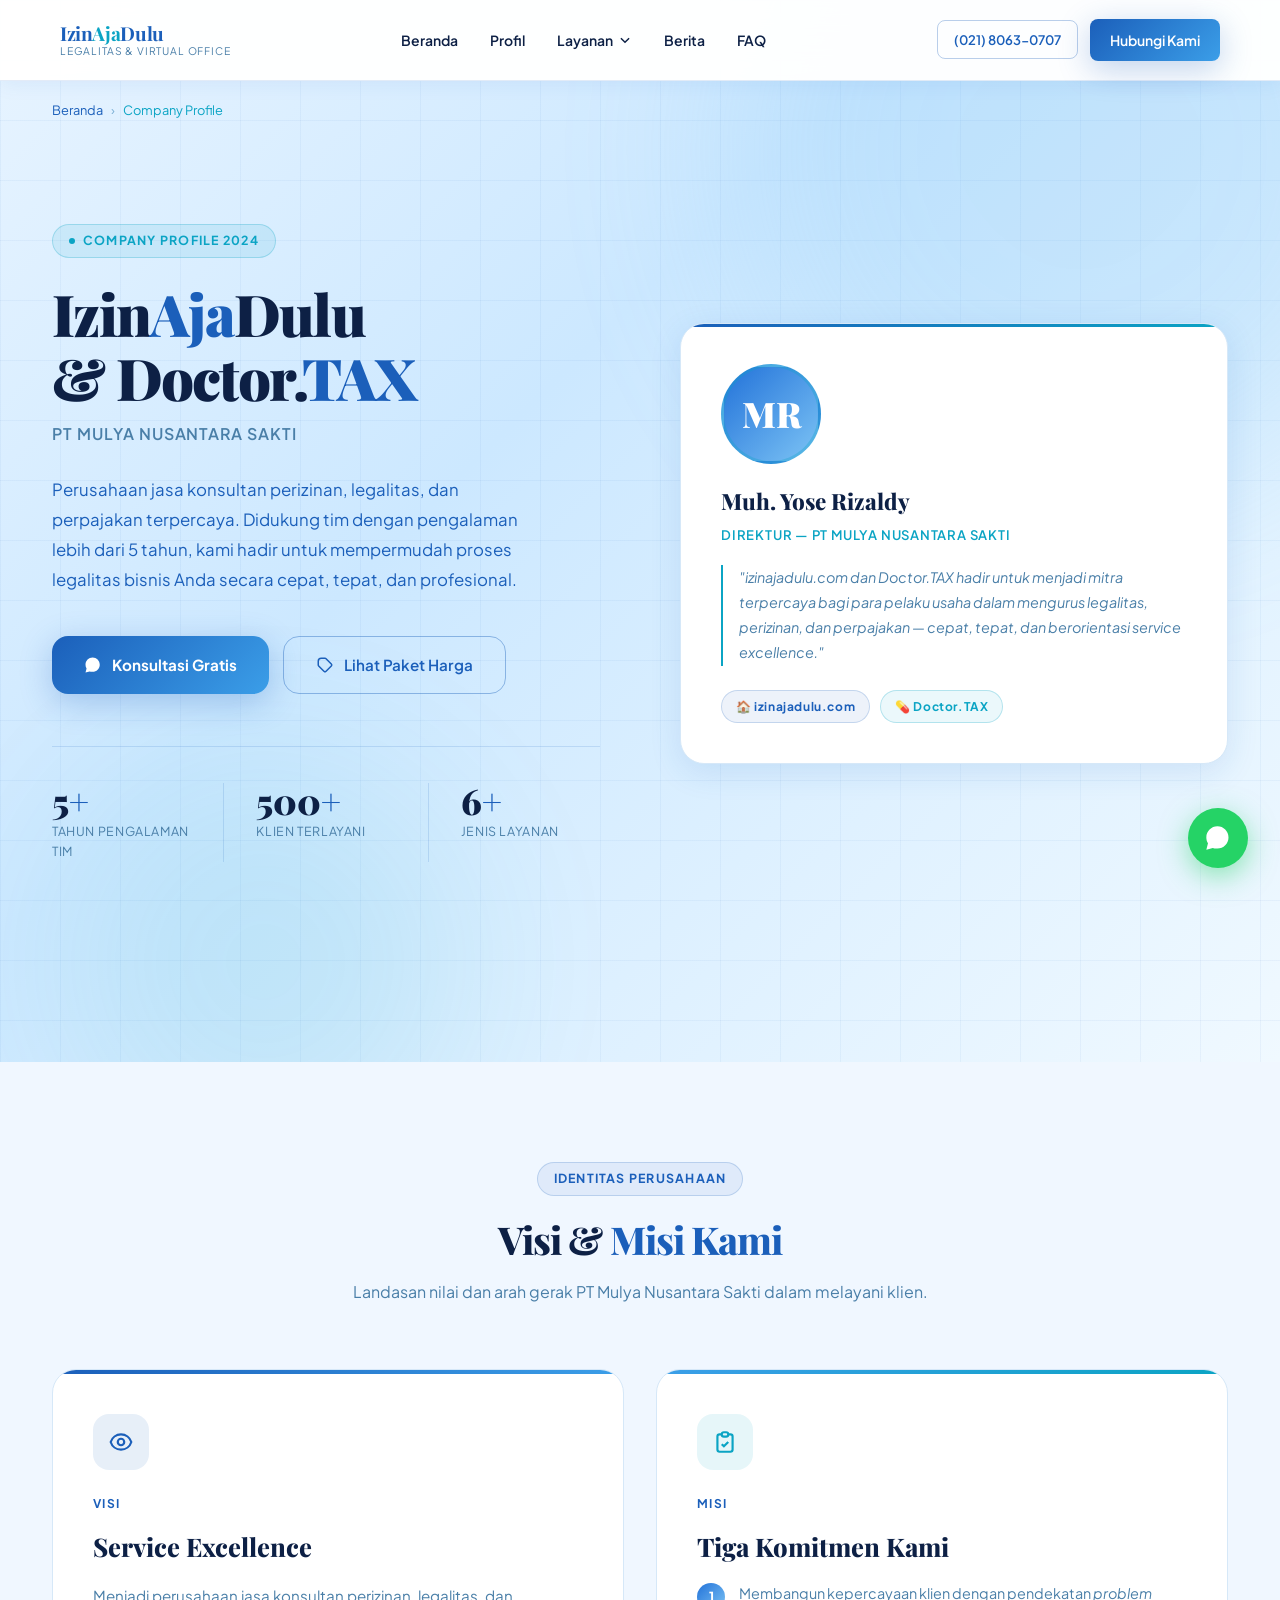
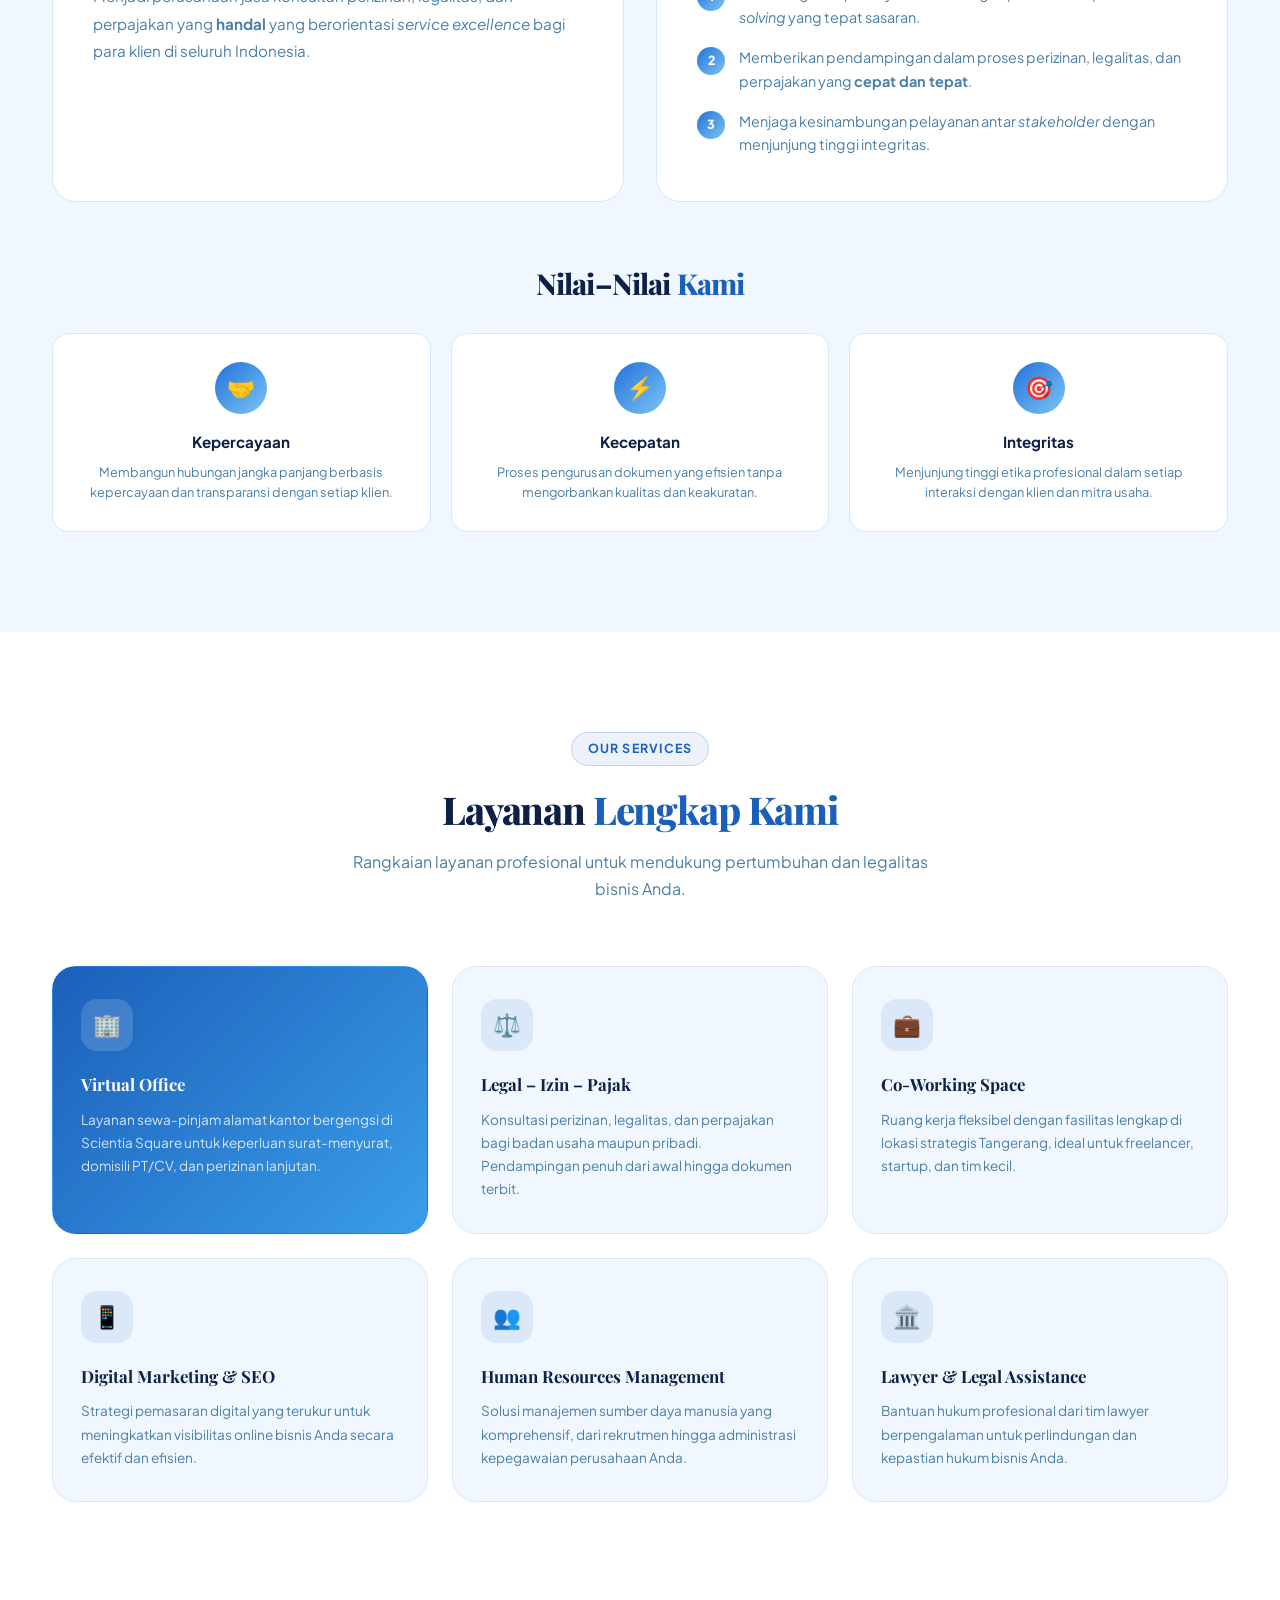
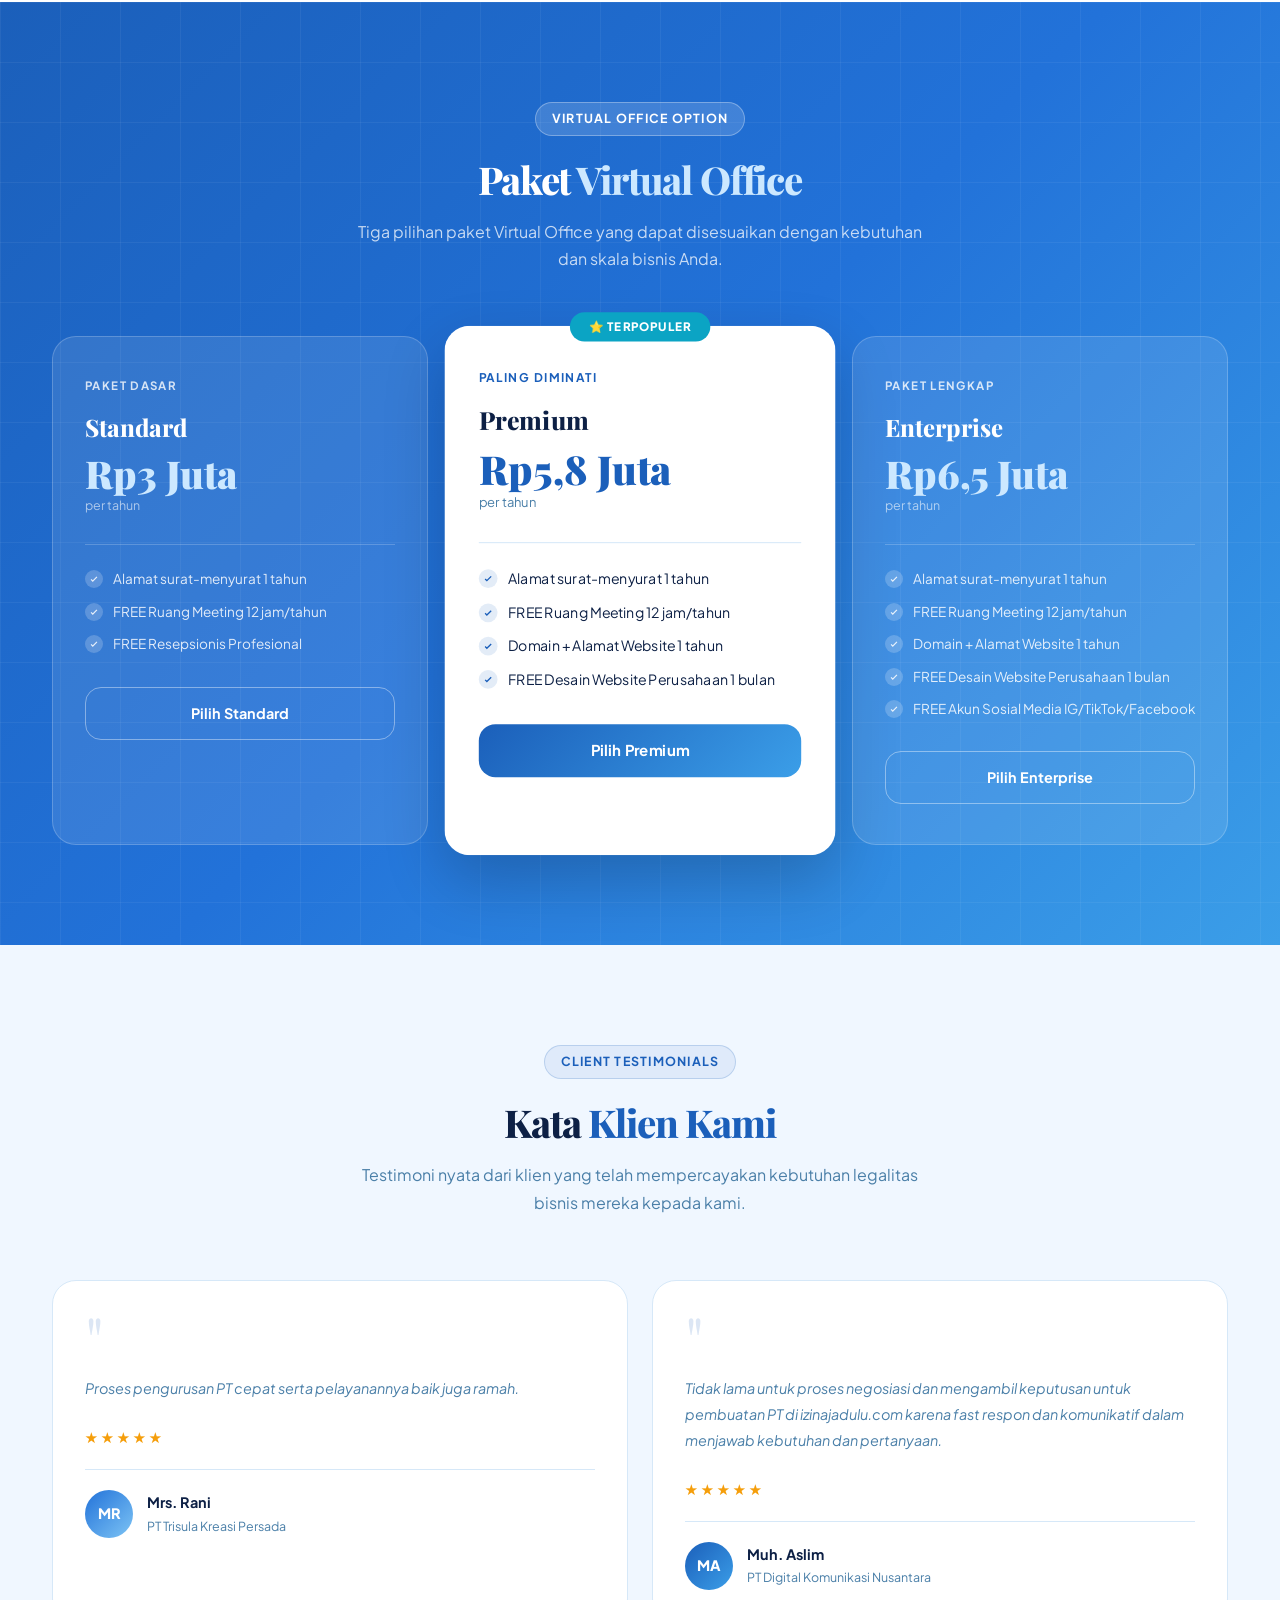
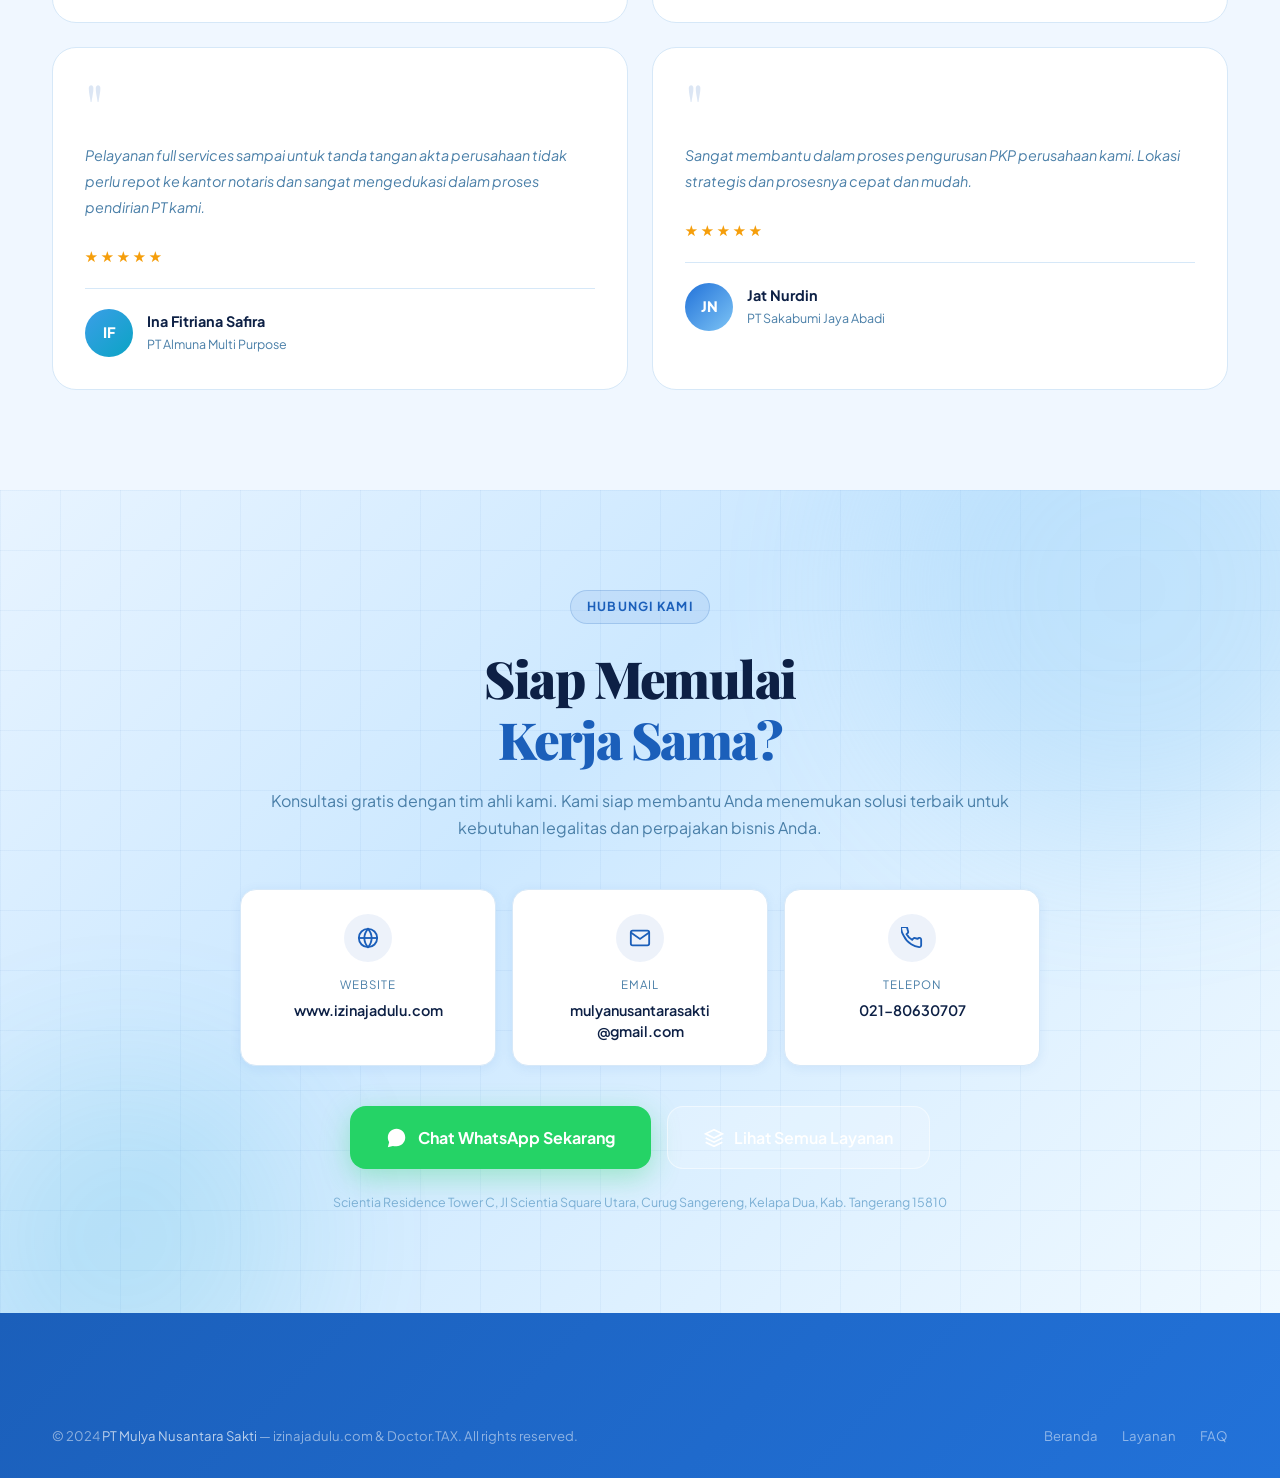
==== commit 33da0b77: "u[date" ====
--- a/layanan/company-profile.html
+++ b/layanan/company-profile.html
@@ -10,13 +10,13 @@
     <link rel="stylesheet" href="/css/style.css" />
     <style>
         /* =====================================================
-           COMPANY PROFILE PAGE — Scoped Styles
+           COMPANY PROFILE PAGE — Scoped Styles (Light Theme)
            ===================================================== */
 
         /* Hero */
         .cp-hero {
             min-height: 100vh;
-            background: var(--grad-hero);
+            background: linear-gradient(135deg, #e8f4ff 0%, #cce8ff 40%, #f0f9ff 100%);
             display: flex;
             align-items: center;
             padding-top: 100px;
@@ -28,8 +28,8 @@
             position: absolute;
             inset: 0;
             background-image:
-                linear-gradient(rgba(59,158,232,.05) 1px, transparent 1px),
-                linear-gradient(90deg, rgba(59,158,232,.05) 1px, transparent 1px);
+                linear-gradient(rgba(27,95,186,.05) 1px, transparent 1px),
+                linear-gradient(90deg, rgba(27,95,186,.05) 1px, transparent 1px);
             background-size: 60px 60px;
             pointer-events: none;
         }
@@ -39,8 +39,8 @@
             border-radius: 50%;
             filter: blur(90px);
         }
-        .cp-shape-1 { width: 700px; height: 700px; background: var(--blue); opacity: .1; top: -200px; right: -150px; }
-        .cp-shape-2 { width: 400px; height: 400px; background: var(--accent); opacity: .06; bottom: -100px; left: 5%; }
+        .cp-shape-1 { width: 700px; height: 700px; background: #7dc4f5; opacity: .2; top: -200px; right: -150px; }
+        .cp-shape-2 { width: 400px; height: 400px; background: #0ba4c4; opacity: .1; bottom: -100px; left: 5%; }
 
         .cp-hero-inner {
             position: relative;
@@ -56,9 +56,9 @@
             display: inline-flex;
             align-items: center;
             gap: 8px;
-            background: rgba(0,212,255,.1);
-            border: 1px solid rgba(0,212,255,.25);
-            color: var(--accent);
+            background: rgba(11,164,196,.1);
+            border: 1px solid rgba(11,164,196,.25);
+            color: #0ba4c4;
             font-size: .78rem;
             font-weight: 700;
             letter-spacing: .1em;
@@ -70,7 +70,7 @@
         .cp-hero-tag-dot {
             width: 6px; height: 6px;
             border-radius: 50%;
-            background: var(--accent);
+            background: #0ba4c4;
             animation: pulse 2s infinite;
         }
 
@@ -78,17 +78,17 @@
             font-family: var(--font-display);
             font-size: clamp(2.4rem, 4.5vw, 4rem);
             font-weight: 900;
-            color: white;
+            color: #0d2045;
             line-height: 1.1;
             letter-spacing: -.03em;
             margin-bottom: 12px;
         }
-        .cp-hero-title .accent { color: var(--accent); }
+        .cp-hero-title .accent { color: #1b5fba; }
 
         .cp-hero-company {
             font-size: 1rem;
             font-weight: 600;
-            color: rgba(255,255,255,.5);
+            color: #4a7fa8;
             letter-spacing: .06em;
             text-transform: uppercase;
             margin-bottom: 28px;
@@ -96,7 +96,7 @@
 
         .cp-hero-desc {
             font-size: 1.05rem;
-            color: rgba(255,255,255,.7);
+            color: #1b5fba;
             line-height: 1.8;
             margin-bottom: 40px;
             max-width: 500px;
@@ -113,12 +113,12 @@
             gap: 0;
             margin-top: 52px;
             padding-top: 36px;
-            border-top: 1px solid rgba(255,255,255,.1);
+            border-top: 1px solid rgba(27,95,186,.15);
         }
         .cp-hero-stat {
             flex: 1;
             padding-right: 32px;
-            border-right: 1px solid rgba(255,255,255,.1);
+            border-right: 1px solid rgba(27,95,186,.15);
             margin-right: 32px;
         }
         .cp-hero-stat:last-child { border-right: none; margin-right: 0; padding-right: 0; }
@@ -126,35 +126,35 @@
             font-family: var(--font-display);
             font-size: 2.2rem;
             font-weight: 900;
-            color: white;
+            color: #0d2045;
             line-height: 1;
             margin-bottom: 4px;
         }
-        .cp-hero-stat-num span { color: var(--accent); }
-        .cp-hero-stat-label { font-size: .78rem; color: rgba(255,255,255,.5); text-transform: uppercase; letter-spacing: .05em; }
+        .cp-hero-stat-num span { color: #1b5fba; }
+        .cp-hero-stat-label { font-size: .78rem; color: #4a7fa8; text-transform: uppercase; letter-spacing: .05em; }
 
         /* Director Card */
         .director-card {
-            background: rgba(255,255,255,.06);
-            backdrop-filter: blur(20px);
-            border: 1px solid rgba(255,255,255,.12);
+            background: #ffffff;
+            border: 1px solid #d6e8f8;
             border-radius: var(--radius-lg);
             padding: 40px;
             position: relative;
             overflow: hidden;
+            box-shadow: 0 8px 32px rgba(27,95,186,.12);
         }
         .director-card::before {
             content: '';
             position: absolute;
             top: 0; left: 0; right: 0;
             height: 3px;
-            background: linear-gradient(90deg, var(--blue), var(--accent));
+            background: linear-gradient(90deg, #1b5fba, #0ba4c4);
         }
         .director-avatar {
             width: 100px;
             height: 100px;
             border-radius: 50%;
-            background: var(--grad-blue);
+            background: linear-gradient(135deg, #2272d9 0%, #7dc4f5 100%);
             display: flex;
             align-items: center;
             justify-content: center;
@@ -163,18 +163,18 @@
             font-weight: 900;
             color: white;
             margin-bottom: 20px;
-            border: 3px solid rgba(0,212,255,.3);
+            border: 3px solid rgba(11,164,196,.3);
         }
         .director-name {
             font-family: var(--font-display);
             font-size: 1.4rem;
             font-weight: 800;
-            color: white;
+            color: #0d2045;
             margin-bottom: 4px;
         }
         .director-title {
             font-size: .82rem;
-            color: var(--accent);
+            color: #0ba4c4;
             font-weight: 600;
             letter-spacing: .06em;
             text-transform: uppercase;
@@ -182,10 +182,10 @@
         }
         .director-quote {
             font-size: .9rem;
-            color: rgba(255,255,255,.7);
+            color: #4a7fa8;
             line-height: 1.75;
             font-style: italic;
-            border-left: 2px solid var(--accent);
+            border-left: 2px solid #0ba4c4;
             padding-left: 16px;
         }
         .director-brand-tags {
@@ -201,8 +201,8 @@
             font-weight: 700;
             letter-spacing: .05em;
         }
-        .brand-tag-blue { background: rgba(27,95,186,.3); color: var(--sky); border: 1px solid rgba(59,158,232,.3); }
-        .brand-tag-accent { background: rgba(0,212,255,.15); color: var(--accent); border: 1px solid rgba(0,212,255,.3); }
+        .brand-tag-blue { background: rgba(27,95,186,.08); color: #1b5fba; border: 1px solid rgba(27,95,186,.2); }
+        .brand-tag-accent { background: rgba(11,164,196,.08); color: #0ba4c4; border: 1px solid rgba(11,164,196,.25); }
 
         /* ── Breadcrumb ── */
         .breadcrumb {
@@ -210,16 +210,16 @@
             align-items: center;
             gap: 8px;
             font-size: .8rem;
-            color: rgba(255,255,255,.5);
+            color: #4a7fa8;
             margin-bottom: 24px;
         }
-        .breadcrumb a { color: rgba(255,255,255,.6); transition: color .2s; }
-        .breadcrumb a:hover { color: var(--accent); }
-        .breadcrumb-sep { color: rgba(255,255,255,.3); }
-        .breadcrumb-current { color: var(--accent); }
+        .breadcrumb a { color: #1b5fba; transition: color .2s; }
+        .breadcrumb a:hover { color: #0ba4c4; }
+        .breadcrumb-sep { color: #7bafd4; }
+        .breadcrumb-current { color: #0ba4c4; }
 
         /* ── Vision Mission ── */
-        #cp-visi-misi { background: var(--off-white); }
+        #cp-visi-misi { background: #f0f7ff; }
 
         .vm-grid {
             display: grid;
@@ -229,23 +229,23 @@
         }
 
         .vm-card {
-            background: var(--white);
+            background: #ffffff;
             border-radius: var(--radius-lg);
             padding: 44px 40px;
-            border: 1px solid var(--grey-light);
+            border: 1px solid #d6e8f8;
             position: relative;
             overflow: hidden;
             transition: all .3s var(--ease);
         }
-        .vm-card:hover { transform: translateY(-4px); box-shadow: var(--shadow-md); }
+        .vm-card:hover { transform: translateY(-4px); box-shadow: 0 8px 32px rgba(27,95,186,.13); }
         .vm-card::before {
             content: '';
             position: absolute;
             top: 0; left: 0; right: 0;
             height: 4px;
         }
-        .vm-card.visi::before { background: var(--grad-blue); }
-        .vm-card.misi::before { background: linear-gradient(90deg, var(--sky), var(--accent)); }
+        .vm-card.visi::before { background: linear-gradient(90deg, #1b5fba, #3b9ee8); }
+        .vm-card.misi::before { background: linear-gradient(90deg, #3b9ee8, #0ba4c4); }
 
         .vm-icon {
             width: 56px; height: 56px;
@@ -254,13 +254,13 @@
             margin-bottom: 24px;
             font-size: 1.5rem;
         }
-        .vm-icon.blue { background: rgba(27,95,186,.1); color: var(--blue); }
-        .vm-icon.sky { background: rgba(0,212,255,.1); color: #0ba4c4; }
+        .vm-icon.blue { background: rgba(27,95,186,.1); color: #1b5fba; }
+        .vm-icon.sky { background: rgba(11,164,196,.1); color: #0ba4c4; }
 
         .vm-label {
             font-size: .75rem;
             font-weight: 700;
-            color: var(--blue);
+            color: #1b5fba;
             letter-spacing: .12em;
             text-transform: uppercase;
             margin-bottom: 12px;
@@ -269,12 +269,12 @@
             font-family: var(--font-display);
             font-size: 1.6rem;
             font-weight: 800;
-            color: var(--text-dark);
+            color: #0d2045;
             margin-bottom: 16px;
         }
         .vm-text {
             font-size: .95rem;
-            color: var(--text-light);
+            color: #4a7fa8;
             line-height: 1.8;
         }
 
@@ -292,7 +292,7 @@
         .misi-num {
             width: 28px; height: 28px;
             border-radius: 50%;
-            background: var(--grad-blue);
+            background: linear-gradient(135deg, #2272d9 0%, #7dc4f5 100%);
             color: white;
             font-size: .78rem;
             font-weight: 800;
@@ -302,7 +302,7 @@
         }
         .misi-item p {
             font-size: .9rem;
-            color: var(--text-light);
+            color: #4a7fa8;
             line-height: 1.65;
         }
 
@@ -313,18 +313,18 @@
             gap: 20px;
         }
         .nilai-card {
-            background: var(--white);
+            background: #ffffff;
             border-radius: var(--radius-md);
             padding: 28px 24px;
-            border: 1px solid var(--grey-light);
+            border: 1px solid #d6e8f8;
             text-align: center;
             transition: all .3s var(--ease);
         }
-        .nilai-card:hover { transform: translateY(-4px); box-shadow: var(--shadow-md); border-color: rgba(27,95,186,.2); }
+        .nilai-card:hover { transform: translateY(-4px); box-shadow: 0 8px 32px rgba(27,95,186,.13); border-color: rgba(27,95,186,.25); }
         .nilai-icon {
             width: 52px; height: 52px;
             border-radius: 50%;
-            background: var(--grad-blue);
+            background: linear-gradient(135deg, #2272d9 0%, #7dc4f5 100%);
             display: flex; align-items: center; justify-content: center;
             margin: 0 auto 16px;
             font-size: 1.4rem;
@@ -332,17 +332,17 @@
         .nilai-title {
             font-size: .95rem;
             font-weight: 700;
-            color: var(--text-dark);
+            color: #0d2045;
             margin-bottom: 8px;
         }
         .nilai-desc {
             font-size: .8rem;
-            color: var(--text-light);
+            color: #4a7fa8;
             line-height: 1.6;
         }
 
         /* ── Services ── */
-        #cp-layanan { background: var(--white); }
+        #cp-layanan { background: #ffffff; }
 
         .cp-services-grid {
             display: grid;
@@ -350,8 +350,8 @@
             gap: 24px;
         }
         .cp-service-card {
-            background: var(--off-white);
-            border: 1px solid var(--grey-light);
+            background: #f0f7ff;
+            border: 1px solid #d6e8f8;
             border-radius: var(--radius-lg);
             padding: 32px 28px;
             transition: all .3s var(--ease);
@@ -363,32 +363,32 @@
             position: absolute;
             bottom: 0; left: 0; right: 0;
             height: 3px;
-            background: var(--grad-blue);
+            background: linear-gradient(90deg, #1b5fba, #3b9ee8);
             transform: scaleX(0);
             transition: transform .3s var(--ease);
             transform-origin: left;
         }
         .cp-service-card:hover {
             transform: translateY(-6px);
-            box-shadow: var(--shadow-md);
-            border-color: rgba(27,95,186,.2);
+            box-shadow: 0 8px 32px rgba(27,95,186,.13);
+            border-color: rgba(27,95,186,.25);
         }
         .cp-service-card:hover::after { transform: scaleX(1); }
         .cp-service-card.highlight {
-            background: var(--grad-navy);
+            background: linear-gradient(135deg, #1b5fba 0%, #3b9ee8 100%);
             border-color: transparent;
         }
         .cp-service-card.highlight .cp-svc-title { color: white; }
-        .cp-service-card.highlight .cp-svc-desc { color: rgba(255,255,255,.7); }
-        .cp-service-card.highlight .cp-svc-icon { background: rgba(255,255,255,.1); color: var(--accent); }
-        .cp-service-card.highlight::after { background: linear-gradient(90deg, var(--accent), var(--sky)); }
+        .cp-service-card.highlight .cp-svc-desc { color: rgba(255,255,255,.8); }
+        .cp-service-card.highlight .cp-svc-icon { background: rgba(255,255,255,.15); color: white; }
+        .cp-service-card.highlight::after { background: linear-gradient(90deg, #0ba4c4, #7dc4f5); }
 
         .cp-svc-icon {
             width: 52px; height: 52px;
             border-radius: var(--radius-md);
             background: rgba(27,95,186,.1);
             display: flex; align-items: center; justify-content: center;
-            color: var(--blue);
+            color: #1b5fba;
             margin-bottom: 20px;
             font-size: 1.4rem;
         }
@@ -396,23 +396,27 @@
             font-family: var(--font-display);
             font-size: 1.05rem;
             font-weight: 700;
-            color: var(--text-dark);
+            color: #0d2045;
             margin-bottom: 10px;
         }
         .cp-svc-desc {
             font-size: .85rem;
-            color: var(--text-light);
+            color: #4a7fa8;
             line-height: 1.7;
         }
 
         /* ── Pricing ── */
-        #cp-harga { background: var(--navy); overflow: hidden; position: relative; }
+        #cp-harga {
+            background: linear-gradient(135deg, #1b5fba 0%, #2272d9 50%, #3b9ee8 100%);
+            overflow: hidden;
+            position: relative;
+        }
         #cp-harga::before {
             content: '';
             position: absolute; inset: 0;
             background-image:
-                linear-gradient(rgba(59,158,232,.04) 1px, transparent 1px),
-                linear-gradient(90deg, rgba(59,158,232,.04) 1px, transparent 1px);
+                linear-gradient(rgba(255,255,255,.05) 1px, transparent 1px),
+                linear-gradient(90deg, rgba(255,255,255,.05) 1px, transparent 1px);
             background-size: 60px 60px;
             pointer-events: none;
         }
@@ -426,29 +430,35 @@
         }
 
         .pricing-card {
-            background: rgba(255,255,255,.05);
-            border: 1px solid rgba(255,255,255,.1);
+            background: rgba(255,255,255,.1);
+            border: 1px solid rgba(255,255,255,.2);
             border-radius: var(--radius-lg);
             padding: 40px 32px;
             position: relative;
             transition: all .3s var(--ease);
         }
-        .pricing-card:hover { transform: translateY(-6px); background: rgba(255,255,255,.08); }
+        .pricing-card:hover { transform: translateY(-6px); background: rgba(255,255,255,.15); }
         .pricing-card.popular {
-            background: var(--grad-blue);
+            background: #ffffff;
             border-color: transparent;
             transform: scale(1.04);
-            box-shadow: 0 24px 60px rgba(27,95,186,.4);
+            box-shadow: 0 24px 60px rgba(0,0,0,.2);
         }
         .pricing-card.popular:hover { transform: scale(1.04) translateY(-6px); }
+        .pricing-card.popular .pricing-name,
+        .pricing-card.popular .pricing-price { color: #0d2045; }
+        .pricing-card.popular .pricing-tier { color: #1b5fba; }
+        .pricing-card.popular .pricing-period { color: #4a7fa8; }
+        .pricing-card.popular .pricing-feature { color: #0d2045; }
+        .pricing-card.popular .pricing-feature-check { background: rgba(27,95,186,.12); }
 
         .pricing-popular-badge {
             position: absolute;
             top: -14px;
             left: 50%;
             transform: translateX(-50%);
-            background: var(--accent);
-            color: var(--navy);
+            background: #0ba4c4;
+            color: white;
             font-size: .7rem;
             font-weight: 800;
             padding: 5px 18px;
@@ -461,12 +471,11 @@
         .pricing-tier {
             font-size: .72rem;
             font-weight: 700;
-            color: var(--accent);
+            color: rgba(255,255,255,.8);
             letter-spacing: .12em;
             text-transform: uppercase;
             margin-bottom: 12px;
         }
-        .pricing-card.popular .pricing-tier { color: rgba(255,255,255,.8); }
 
         .pricing-name {
             font-family: var(--font-display);
@@ -480,23 +489,24 @@
             font-family: var(--font-display);
             font-size: 2.4rem;
             font-weight: 900;
-            color: var(--accent);
+            color: #cce8ff;
             line-height: 1;
             margin-bottom: 4px;
         }
-        .pricing-card.popular .pricing-price { color: white; }
+        .pricing-card.popular .pricing-price { color: #1b5fba; }
 
         .pricing-period {
             font-size: .78rem;
-            color: rgba(255,255,255,.5);
+            color: rgba(255,255,255,.6);
             margin-bottom: 28px;
         }
 
         .pricing-divider {
             border: none;
-            border-top: 1px solid rgba(255,255,255,.12);
+            border-top: 1px solid rgba(255,255,255,.2);
             margin-bottom: 24px;
         }
+        .pricing-card.popular .pricing-divider { border-color: #d6e8f8; }
 
         .pricing-features {
             display: flex;
@@ -509,18 +519,17 @@
             align-items: flex-start;
             gap: 10px;
             font-size: .85rem;
-            color: rgba(255,255,255,.8);
+            color: rgba(255,255,255,.85);
             line-height: 1.5;
         }
         .pricing-feature-check {
             width: 18px; height: 18px;
             border-radius: 50%;
-            background: rgba(0,212,255,.2);
+            background: rgba(255,255,255,.2);
             display: flex; align-items: center; justify-content: center;
             flex-shrink: 0;
             margin-top: 1px;
         }
-        .pricing-card.popular .pricing-feature-check { background: rgba(255,255,255,.25); }
 
         .btn-pricing {
             display: flex;
@@ -538,19 +547,19 @@
         }
         .btn-pricing-outline {
             background: transparent;
-            border: 1.5px solid rgba(255,255,255,.25);
+            border: 1.5px solid rgba(255,255,255,.4);
             color: white;
         }
-        .btn-pricing-outline:hover { background: rgba(255,255,255,.1); border-color: white; color: white; }
+        .btn-pricing-outline:hover { background: rgba(255,255,255,.15); border-color: white; }
         .btn-pricing-solid {
-            background: white;
-            color: var(--navy);
+            background: linear-gradient(135deg, #1b5fba, #3b9ee8);
+            color: white;
             border: none;
         }
-        .btn-pricing-solid:hover { background: var(--accent); transform: translateY(-2px); }
+        .btn-pricing-solid:hover { transform: translateY(-2px); box-shadow: 0 8px 24px rgba(27,95,186,.3); }
 
         /* ── Testimoni Asli ── */
-        #cp-testimoni { background: var(--off-white); }
+        #cp-testimoni { background: #f0f7ff; }
 
         .cp-testi-grid {
             display: grid;
@@ -558,25 +567,25 @@
             gap: 24px;
         }
         .cp-testi-card {
-            background: var(--white);
+            background: #ffffff;
             border-radius: var(--radius-lg);
             padding: 32px;
-            border: 1px solid var(--grey-light);
+            border: 1px solid #d6e8f8;
             transition: all .3s var(--ease);
             position: relative;
         }
-        .cp-testi-card:hover { transform: translateY(-4px); box-shadow: var(--shadow-md); border-color: rgba(27,95,186,.2); }
+        .cp-testi-card:hover { transform: translateY(-4px); box-shadow: 0 8px 32px rgba(27,95,186,.13); border-color: rgba(27,95,186,.2); }
         .cp-testi-quote-mark {
             font-family: var(--font-display);
             font-size: 4rem;
             line-height: .8;
-            color: var(--blue);
+            color: #1b5fba;
             opacity: .15;
             margin-bottom: 12px;
         }
         .cp-testi-text {
             font-size: .9rem;
-            color: var(--text-mid);
+            color: #4a7fa8;
             line-height: 1.8;
             font-style: italic;
             margin-bottom: 24px;
@@ -588,24 +597,24 @@
             align-items: center;
             gap: 14px;
             padding-top: 20px;
-            border-top: 1px solid var(--grey-light);
+            border-top: 1px solid #d6e8f8;
         }
         .cp-testi-avatar {
             width: 48px; height: 48px;
             border-radius: 50%;
-            background: var(--grad-blue);
+            background: linear-gradient(135deg, #2272d9 0%, #7dc4f5 100%);
             display: flex; align-items: center; justify-content: center;
             font-size: .9rem;
             font-weight: 800;
             color: white;
             flex-shrink: 0;
         }
-        .cp-testi-name { font-size: .9rem; font-weight: 700; color: var(--text-dark); }
-        .cp-testi-company { font-size: .78rem; color: var(--text-light); margin-top: 2px; }
+        .cp-testi-name { font-size: .9rem; font-weight: 700; color: #0d2045; }
+        .cp-testi-company { font-size: .78rem; color: #4a7fa8; margin-top: 2px; }
 
         /* ── Contact CTA ── */
         #cp-contact {
-            background: var(--grad-hero);
+            background: linear-gradient(135deg, #e8f4ff 0%, #cce8ff 40%, #f0f9ff 100%);
             padding: 100px 0;
             position: relative;
             overflow: hidden;
@@ -614,8 +623,8 @@
             content: '';
             position: absolute; inset: 0;
             background-image:
-                linear-gradient(rgba(59,158,232,.05) 1px, transparent 1px),
-                linear-gradient(90deg, rgba(59,158,232,.05) 1px, transparent 1px);
+                linear-gradient(rgba(27,95,186,.05) 1px, transparent 1px),
+                linear-gradient(90deg, rgba(27,95,186,.05) 1px, transparent 1px);
             background-size: 60px 60px;
             pointer-events: none;
         }
@@ -625,8 +634,8 @@
             filter: blur(80px);
             pointer-events: none;
         }
-        .cp-contact-shape-1 { width: 500px; height: 500px; background: var(--blue); opacity: .15; top: -150px; right: -100px; }
-        .cp-contact-shape-2 { width: 350px; height: 350px; background: var(--sky); opacity: .1; bottom: -100px; left: -50px; }
+        .cp-contact-shape-1 { width: 500px; height: 500px; background: #7dc4f5; opacity: .25; top: -150px; right: -100px; }
+        .cp-contact-shape-2 { width: 350px; height: 350px; background: #0ba4c4; opacity: .12; bottom: -100px; left: -50px; }
 
         .cp-contact-inner {
             position: relative;
@@ -640,15 +649,15 @@
             font-family: var(--font-display);
             font-size: clamp(2rem, 4vw, 3.2rem);
             font-weight: 900;
-            color: white;
+            color: #0d2045;
             line-height: 1.2;
             letter-spacing: -.03em;
             margin-bottom: 16px;
         }
-        .cp-contact-title span { color: var(--accent); }
+        .cp-contact-title span { color: #1b5fba; }
         .cp-contact-desc {
             font-size: 1rem;
-            color: rgba(255,255,255,.7);
+            color: #4a7fa8;
             line-height: 1.7;
             margin-bottom: 48px;
         }
@@ -660,27 +669,28 @@
             margin-bottom: 40px;
         }
         .cp-contact-card {
-            background: rgba(255,255,255,.07);
-            border: 1px solid rgba(255,255,255,.12);
+            background: #ffffff;
+            border: 1px solid #d6e8f8;
             border-radius: var(--radius-md);
             padding: 24px 20px;
             text-align: center;
             transition: all .3s var(--ease);
             text-decoration: none;
             display: block;
-        }
-        .cp-contact-card:hover { background: rgba(255,255,255,.12); transform: translateY(-4px); }
+            box-shadow: 0 2px 12px rgba(27,95,186,.08);
+        }
+        .cp-contact-card:hover { background: #f0f7ff; transform: translateY(-4px); box-shadow: 0 8px 32px rgba(27,95,186,.13); border-color: rgba(27,95,186,.2); }
         .cp-contact-card-icon {
             width: 48px; height: 48px;
             border-radius: 50%;
-            background: rgba(255,255,255,.1);
+            background: rgba(27,95,186,.08);
             display: flex; align-items: center; justify-content: center;
             margin: 0 auto 14px;
-            color: var(--accent);
+            color: #1b5fba;
         }
         .cp-contact-card-label {
             font-size: .72rem;
-            color: rgba(255,255,255,.5);
+            color: #4a7fa8;
             text-transform: uppercase;
             letter-spacing: .08em;
             margin-bottom: 6px;
@@ -688,7 +698,7 @@
         .cp-contact-card-value {
             font-size: .9rem;
             font-weight: 600;
-            color: white;
+            color: #0d2045;
             line-height: 1.4;
         }
 
@@ -705,8 +715,8 @@
             bottom: 32px; left: 32px;
             width: 44px; height: 44px;
             border-radius: 50%;
-            background: var(--navy);
-            border: 1px solid rgba(255,255,255,.15);
+            background: #1b5fba;
+            border: 1px solid rgba(27,95,186,.3);
             color: white;
             display: flex; align-items: center; justify-content: center;
             cursor: pointer;
@@ -714,7 +724,7 @@
             pointer-events: none;
             transition: all .3s;
             z-index: 998;
-            box-shadow: 0 4px 16px rgba(0,0,0,.2);
+            box-shadow: 0 4px 16px rgba(27,95,186,.25);
         }
         #back-to-top.visible { opacity: 1; pointer-events: auto; }
 
@@ -736,7 +746,7 @@
             .cp-services-grid { grid-template-columns: 1fr; }
             .nilai-grid { grid-template-columns: 1fr; }
             .cp-hero-stats { flex-direction: column; gap: 24px; }
-            .cp-hero-stat { border-right: none; margin-right: 0; padding-right: 0; border-bottom: 1px solid rgba(255,255,255,.1); padding-bottom: 24px; }
+            .cp-hero-stat { border-right: none; margin-right: 0; padding-right: 0; border-bottom: 1px solid rgba(27,95,186,.15); padding-bottom: 24px; }
             .cp-hero-stat:last-child { border-bottom: none; padding-bottom: 0; }
         }
     </style>
@@ -749,9 +759,6 @@
         <div class="nav-main">
             <div class="nav-main-content">
                 <a href="../index.html" class="nav-logo">
-                    <!-- <div class="nav-logo-icon">
-                        <img src="/logo/" alt="Izin Aja Dulu">
-                    </div> -->
                     <div class="nav-logo-text">
                         <span class="nav-logo-name">Izin<span>Aja</span>Dulu</span>
                         <span class="nav-logo-tagline">Legalitas & Virtual Office</span>
@@ -1011,9 +1018,9 @@
     <section id="cp-harga">
         <div class="container">
             <div class="section-header reveal" style="margin-bottom:64px">
-                <div class="section-tag" style="background:rgba(0,212,255,.1);border-color:rgba(0,212,255,.25);color:var(--accent)">Virtual Office Option</div>
-                <h2 class="section-title" style="color:white">Paket <span style="color:var(--accent)">Virtual Office</span></h2>
-                <p class="section-subtitle" style="color:rgba(255,255,255,.6)">Tiga pilihan paket Virtual Office yang dapat disesuaikan dengan kebutuhan dan skala bisnis Anda.</p>
+                <div class="section-tag" style="background:rgba(255,255,255,.15);border-color:rgba(255,255,255,.3);color:white">Virtual Office Option</div>
+                <h2 class="section-title" style="color:white">Paket <span style="color:#cce8ff">Virtual Office</span></h2>
+                <p class="section-subtitle" style="color:rgba(255,255,255,.75)">Tiga pilihan paket Virtual Office yang dapat disesuaikan dengan kebutuhan dan skala bisnis Anda.</p>
             </div>
 
             <div class="pricing-grid">
@@ -1060,25 +1067,25 @@
                     <div class="pricing-features">
                         <div class="pricing-feature">
                             <div class="pricing-feature-check">
-                                <svg width="10" height="10" fill="none" viewBox="0 0 24 24" stroke="currentColor" stroke-width="3"><path d="M5 13l4 4L19 7"/></svg>
+                                <svg width="10" height="10" fill="none" viewBox="0 0 24 24" stroke="#1b5fba" stroke-width="3"><path d="M5 13l4 4L19 7"/></svg>
                             </div>
                             Alamat surat-menyurat 1 tahun
                         </div>
                         <div class="pricing-feature">
                             <div class="pricing-feature-check">
-                                <svg width="10" height="10" fill="none" viewBox="0 0 24 24" stroke="currentColor" stroke-width="3"><path d="M5 13l4 4L19 7"/></svg>
+                                <svg width="10" height="10" fill="none" viewBox="0 0 24 24" stroke="#1b5fba" stroke-width="3"><path d="M5 13l4 4L19 7"/></svg>
                             </div>
                             FREE Ruang Meeting 12 jam/tahun
                         </div>
                         <div class="pricing-feature">
                             <div class="pricing-feature-check">
-                                <svg width="10" height="10" fill="none" viewBox="0 0 24 24" stroke="currentColor" stroke-width="3"><path d="M5 13l4 4L19 7"/></svg>
+                                <svg width="10" height="10" fill="none" viewBox="0 0 24 24" stroke="#1b5fba" stroke-width="3"><path d="M5 13l4 4L19 7"/></svg>
                             </div>
                             Domain + Alamat Website 1 tahun
                         </div>
                         <div class="pricing-feature">
                             <div class="pricing-feature-check">
-                                <svg width="10" height="10" fill="none" viewBox="0 0 24 24" stroke="currentColor" stroke-width="3"><path d="M5 13l4 4L19 7"/></svg>
+                                <svg width="10" height="10" fill="none" viewBox="0 0 24 24" stroke="#1b5fba" stroke-width="3"><path d="M5 13l4 4L19 7"/></svg>
                             </div>
                             FREE Desain Website Perusahaan 1 bulan
                         </div>
@@ -1169,7 +1176,7 @@
                         <span class="cp-testi-star">★</span><span class="cp-testi-star">★</span><span class="cp-testi-star">★</span><span class="cp-testi-star">★</span><span class="cp-testi-star">★</span>
                     </div>
                     <div class="cp-testi-author">
-                        <div class="cp-testi-avatar" style="background: var(--grad-navy);">MA</div>
+                        <div class="cp-testi-avatar" style="background: linear-gradient(135deg,#1b5fba,#3b9ee8);">MA</div>
                         <div>
                             <div class="cp-testi-name">Muh. Aslim</div>
                             <div class="cp-testi-company">PT Digital Komunikasi Nusantara</div>
@@ -1184,7 +1191,7 @@
                         <span class="cp-testi-star">★</span><span class="cp-testi-star">★</span><span class="cp-testi-star">★</span><span class="cp-testi-star">★</span><span class="cp-testi-star">★</span>
                     </div>
                     <div class="cp-testi-author">
-                        <div class="cp-testi-avatar" style="background: linear-gradient(135deg, var(--sky), var(--accent));">IF</div>
+                        <div class="cp-testi-avatar" style="background: linear-gradient(135deg, #3b9ee8, #0ba4c4);">IF</div>
                         <div>
                             <div class="cp-testi-name">Ina Fitriana Safira</div>
                             <div class="cp-testi-company">PT Almuna Multi Purpose</div>
@@ -1199,7 +1206,7 @@
                         <span class="cp-testi-star">★</span><span class="cp-testi-star">★</span><span class="cp-testi-star">★</span><span class="cp-testi-star">★</span><span class="cp-testi-star">★</span>
                     </div>
                     <div class="cp-testi-author">
-                        <div class="cp-testi-avatar" style="background: linear-gradient(135deg,#1a3a6b,#2272d9);">JN</div>
+                        <div class="cp-testi-avatar" style="background: linear-gradient(135deg,#2272d9,#7dc4f5);">JN</div>
                         <div>
                             <div class="cp-testi-name">Jat Nurdin</div>
                             <div class="cp-testi-company">PT Sakabumi Jaya Abadi</div>
@@ -1218,7 +1225,7 @@
         <div class="cp-contact-shape-2"></div>
         <div class="container">
             <div class="cp-contact-inner reveal">
-                <div class="section-tag" style="margin:0 auto 24px;width:fit-content;background:rgba(0,212,255,.1);border-color:rgba(0,212,255,.3);color:var(--accent)">Hubungi Kami</div>
+                <div class="section-tag" style="margin:0 auto 24px;width:fit-content">Hubungi Kami</div>
                 <h2 class="cp-contact-title">
                     Siap Memulai<br><span>Kerja Sama?</span>
                 </h2>
@@ -1261,7 +1268,7 @@
                     </a>
                 </div>
 
-                <p style="margin-top:24px; font-size:.78rem; color:rgba(255,255,255,.35); text-align:center;">
+                <p style="margin-top:24px; font-size:.78rem; color:#7bafd4; text-align:center;">
                     Scientia Residence Tower C, Jl Scientia Square Utara, Curug Sangereng, Kelapa Dua, Kab. Tangerang 15810
                 </p>
             </div>
--- a/css/style.css
+++ b/css/style.css
@@ -1,83 +1,61 @@
 /* ============================================================
-   IZINAJADULU — Design System
-   Theme: Deep Navy + Sky Blue + White
+   IZINAJADULU — Design System (Light Theme)
+   Theme: White + Light Blue Gradient
    ============================================================ */
 
 @import url("https://fonts.googleapis.com/css2?family=Playfair+Display:wght@400;600;700;900&family=Plus+Jakarta+Sans:wght@300;400;500;600;700&display=swap");
 
 /* ============================================================
-   CSS VARIABLES
+   CSS VARIABLES — LIGHT THEME
    ============================================================ */
 :root {
-  /* Colors */
-  --navy: #0a1628;
-  --navy-mid: #0d2045;
-  --navy-light: #1a3a6b;
-  --blue: #1b5fba;
-  --blue-mid: #2272d9;
-  --sky: #3b9ee8;
-  --sky-light: #7dc4f5;
-  --accent: #00d4ff;
-  --white: #ffffff;
-  --off-white: #f4f7fb;
-  --grey-light: #e8edf5;
-  --grey: #8fa3bc;
-  --text-dark: #0a1628;
-  --text-mid: #2d4a6e;
-  --text-light: #6b87a8;
-
-  /* Gradients */
-  --grad-navy: linear-gradient(135deg, #0a1628 0%, #1a3a6b 100%);
-  --grad-blue: linear-gradient(135deg, #1b5fba 0%, #3b9ee8 100%);
-  --grad-hero: linear-gradient(135deg, #0a1628 0%, #0d2045 40%, #1a3a6b 100%);
-  --grad-card: linear-gradient(
-    145deg,
-    rgba(27, 95, 186, 0.08) 0%,
-    rgba(59, 158, 232, 0.04) 100%
-  );
-
-  /* Typography */
+  --navy:         #1b5fba;
+  --navy-mid:     #2272d9;
+  --navy-light:   #3b9ee8;
+  --blue:         #1b5fba;
+  --blue-mid:     #2272d9;
+  --sky:          #3b9ee8;
+  --sky-light:    #7dc4f5;
+  --accent:       #0ba4c4;
+  --white:        #ffffff;
+  --off-white:    #f0f7ff;
+  --grey-light:   #d6e8f8;
+  --grey:         #7bafd4;
+  --text-dark:    #0d2045;
+  --text-mid:     #1b5fba;
+  --text-light:   #4a7fa8;
+
+  --grad-navy:    linear-gradient(135deg, #1b5fba 0%, #3b9ee8 100%);
+  --grad-blue:    linear-gradient(135deg, #2272d9 0%, #7dc4f5 100%);
+  --grad-hero:    linear-gradient(135deg, #e8f4ff 0%, #cce8ff 40%, #f0f9ff 100%);
+  --grad-card:    linear-gradient(145deg, rgba(27,95,186,0.06) 0%, rgba(59,158,232,0.03) 100%);
+  --grad-section: linear-gradient(180deg, #ffffff 0%, #eaf5ff 100%);
+
   --font-display: "Playfair Display", Georgia, serif;
-  --font-body: "Plus Jakarta Sans", sans-serif;
-
-  /* Spacing */
-  --section-pad: 100px;
-  --container: 1240px;
-
-  /* Shadows */
-  --shadow-sm: 0 2px 12px rgba(10, 22, 40, 0.08);
-  --shadow-md: 0 8px 32px rgba(10, 22, 40, 0.12);
-  --shadow-lg: 0 20px 60px rgba(10, 22, 40, 0.18);
-  --shadow-blue: 0 8px 32px rgba(27, 95, 186, 0.25);
-
-  /* Border radius */
+  --font-body:    "Plus Jakarta Sans", sans-serif;
+
+  --section-pad:  100px;
+  --container:    1240px;
+
+  --shadow-sm:   0 2px 12px rgba(27, 95, 186, 0.08);
+  --shadow-md:   0 8px 32px rgba(27, 95, 186, 0.13);
+  --shadow-lg:   0 20px 60px rgba(27, 95, 186, 0.18);
+  --shadow-blue: 0 8px 32px rgba(27, 95, 186, 0.28);
+
   --radius-sm: 8px;
   --radius-md: 16px;
   --radius-lg: 24px;
   --radius-xl: 40px;
 
-  /* Transitions */
-  --ease: cubic-bezier(0.25, 0.46, 0.45, 0.94);
+  --ease:        cubic-bezier(0.25, 0.46, 0.45, 0.94);
   --ease-bounce: cubic-bezier(0.34, 1.56, 0.64, 1);
 }
 
 /* ============================================================
    RESET & BASE
    ============================================================ */
-*,
-*::before,
-*::after {
-  box-sizing: border-box;
-  margin: 0;
-  padding: 0;
-}
-
-html {
-  scroll-behavior: smooth;
-  font-size: 16px;
-  -webkit-font-smoothing: antialiased;
-}
-
+*, *::before, *::after { box-sizing: border-box; margin: 0; padding: 0; }
+html { scroll-behavior: smooth; font-size: 16px; -webkit-font-smoothing: antialiased; }
 body {
   font-family: var(--font-body);
   color: var(--text-dark);
@@ -85,24 +63,10 @@
   line-height: 1.6;
   overflow-x: hidden;
 }
-
-img {
-  display: block;
-  max-width: 100%;
-}
-a {
-  text-decoration: none;
-  color: inherit;
-}
-ul {
-  list-style: none;
-}
-button {
-  cursor: pointer;
-  border: none;
-  background: none;
-  font-family: inherit;
-}
+img { display: block; max-width: 100%; }
+a { text-decoration: none; color: inherit; }
+ul { list-style: none; }
+button { cursor: pointer; border: none; background: none; font-family: inherit; }
 
 .container {
   width: 100%;
@@ -115,71 +79,43 @@
    LOADER
    ============================================================ */
 #loader {
-  position: fixed;
-  inset: 0;
-  background: var(--navy);
-  display: flex;
-  align-items: center;
-  justify-content: center;
+  position: fixed; inset: 0;
+  background: linear-gradient(135deg, #e8f4ff 0%, #cce8ff 100%);
+  display: flex; align-items: center; justify-content: center;
   z-index: 9999;
-  transition:
-    opacity 0.5s var(--ease),
-    visibility 0.5s;
-}
-#loader.hidden {
-  opacity: 0;
-  visibility: hidden;
-}
-
-.loader-inner {
-  text-align: center;
-}
+  transition: opacity 0.5s var(--ease), visibility 0.5s;
+}
+#loader.hidden { opacity: 0; visibility: hidden; }
+.loader-inner { text-align: center; }
 .loader-logo {
   font-family: var(--font-display);
-  font-size: 2rem;
-  font-weight: 700;
-  color: var(--white);
-  margin-bottom: 24px;
-  opacity: 0;
+  font-size: 2rem; font-weight: 700;
+  color: var(--blue);
+  margin-bottom: 24px; opacity: 0;
   animation: fadeUp 0.6s 0.2s var(--ease) forwards;
 }
-.loader-logo span {
-  color: var(--accent);
-}
+.loader-logo span { color: var(--accent); }
 .loader-bar {
-  width: 200px;
-  height: 2px;
-  background: rgba(255, 255, 255, 0.15);
-  border-radius: 2px;
-  overflow: hidden;
-  margin: 0 auto;
+  width: 200px; height: 3px;
+  background: rgba(27,95,186,0.15);
+  border-radius: 3px; overflow: hidden; margin: 0 auto;
 }
 .loader-bar-fill {
   height: 100%;
   background: linear-gradient(90deg, var(--blue), var(--accent));
-  border-radius: 2px;
+  border-radius: 3px;
   animation: loadBar 1.8s var(--ease) forwards;
 }
-@keyframes loadBar {
-  from {
-    width: 0%;
-  }
-  to {
-    width: 100%;
-  }
-}
+@keyframes loadBar { from { width: 0% } to { width: 100% } }
 
 /* ============================================================
    SCROLL PROGRESS
    ============================================================ */
 #scroll-progress {
-  position: fixed;
-  top: 0;
-  left: 0;
+  position: fixed; top: 0; left: 0;
   height: 3px;
   background: linear-gradient(90deg, var(--blue), var(--accent));
-  z-index: 1001;
-  width: 0%;
+  z-index: 1001; width: 0%;
   transition: width 0.1s linear;
 }
 
@@ -187,480 +123,190 @@
    NAVBAR
    ============================================================ */
 #navbar {
-  position: fixed;
-  top: 0;
-  left: 0;
-  right: 0;
-  z-index: 1000;
-  padding: 0;
+  position: fixed; top: 0; left: 0; right: 0;
+  z-index: 1000; padding: 0;
   transition: all 0.4s var(--ease);
 }
 
 .nav-top-bar {
-  background: rgba(10, 22, 40, 0.95);
+  background: var(--blue);
   padding: 8px 0;
-  border-bottom: 1px solid rgba(255, 255, 255, 0.06);
-  display: flex;
-  align-items: center;
+  border-bottom: 1px solid rgba(255,255,255,0.15);
+  display: flex; align-items: center;
   transition: all 0.4s var(--ease);
 }
-
 .nav-top-content {
-  display: flex;
-  align-items: center;
-  justify-content: space-between;
-  width: 100%;
-  max-width: var(--container);
-  margin: 0 auto;
-  padding: 0 32px;
-}
-
+  display: flex; align-items: center; justify-content: space-between;
+  width: 100%; max-width: var(--container);
+  margin: 0 auto; padding: 0 32px;
+}
 .nav-top-left {
-  display: flex;
-  align-items: center;
-  gap: 24px;
-}
-
+  display: flex; align-items: center; gap: 24px;
+}
 .nav-top-item {
-  display: flex;
-  align-items: center;
-  gap: 7px;
-  font-size: 0.8rem;
-  color: rgba(255, 255, 255, 0.7);
+  display: flex; align-items: center; gap: 7px;
+  font-size: 0.8rem; color: rgba(255,255,255,0.85);
   transition: color 0.2s;
 }
-.nav-top-item:hover {
-  color: var(--accent);
-}
-.nav-top-item svg {
-  flex-shrink: 0;
-}
-
-.nav-top-right {
-  display: flex;
-  align-items: center;
-  gap: 16px;
-}
-
-.nav-social {
-  display: flex;
-  align-items: center;
-  gap: 10px;
-}
-
-.social-icon {
-  width: 28px;
-  height: 28px;
-  border-radius: 50%;
-  border: 1px solid rgba(255, 255, 255, 0.2);
-  display: flex;
-  align-items: center;
-  justify-content: center;
-  color: rgba(255, 255, 255, 0.6);
-  transition: all 0.2s;
-}
-.social-icon:hover {
-  background: var(--blue);
-  border-color: var(--blue);
-  color: white;
-  transform: translateY(-2px);
-}
+.nav-top-item:hover { color: #fff; }
 
 .nav-main {
-  background: rgba(10, 22, 40, 0.98);
+  background: rgba(255,255,255,0.97);
   backdrop-filter: blur(20px);
   -webkit-backdrop-filter: blur(20px);
-  border-bottom: 1px solid rgba(255, 255, 255, 0.08);
+  border-bottom: 1px solid rgba(27,95,186,0.12);
   padding: 0;
   transition: all 0.4s var(--ease);
   width: 100%;
-}
-
-#navbar.scrolled .nav-top-bar {
-  display: none;
-}
+  overflow: visible;
+  box-shadow: 0 2px 20px rgba(27,95,186,0.08);
+}
+
+#navbar.scrolled .nav-top-bar { display: none; }
 #navbar.scrolled .nav-main {
-  background: rgba(10, 22, 40, 0.99);
-  box-shadow: var(--shadow-lg);
-}
-
-/* ============================================================
-   REPLACE SEMUA BAGIAN INI DI style.css
-   ============================================================ */
+  background: rgba(255,255,255,0.99);
+  box-shadow: var(--shadow-md);
+}
 
 .nav-main-content {
-  max-width: 1200px;
-  margin: 0 auto;
-  padding: 0 20px;
+  max-width: 1200px; margin: 0 auto; padding: 0 20px;
   height: 80px;
-  display: flex;
-  align-items: center;
-  justify-content: space-between;
-  overflow: visible;   /* ← kunci! logo bisa meluber ke atas/bawah navbar */
-}
-
-.nav-logo {
-  display: flex;
-  align-items: center;
-  text-decoration: none;
-}
-
-/* DESKTOP */
+  display: flex; align-items: center; justify-content: space-between;
+  overflow: visible;
+}
+
+.nav-logo { display: flex; align-items: center; text-decoration: none; }
+
 .nav-logo-icon {
-  height: 120px;       /* besar tapi proporsional dengan navbar 80px */
-  display: flex;
-  align-items: center;
-}
-
+  height: 120px;
+  display: flex; align-items: center;
+}
 .nav-logo-icon img {
-  height: 100%;
-  width: auto;
-  max-width: 300px;
-  object-fit: contain;
-  display: block;
-  border-radius: 0;
-  background: transparent;
-}
-
-/* TABLET */
-@media (max-width: 1100px) {
-  .nav-logo-icon {
-    height: 100px;
-  }
-  .nav-logo-icon img {
-    max-width: 260px;
-  }
-}
-
-/* MOBILE (max 900px) */
-@media (max-width: 900px) {
-  .nav-main-content {
-    height: 80px;
-    min-height: 80px;
-    padding: 0 16px;
-    gap: 12px;
-    overflow: visible;
-  }
-
-  .nav-logo {
-    flex: 1 1 auto;
-    min-width: 0;
-    max-width: calc(100% - 56px);
-  }
-
-  .nav-logo-icon {
-    height: 110px;    /* lebih besar dari navbar supaya jelas */
-  }
-
-  .nav-logo-icon img {
-    height: 100%;
-    width: auto;
-    max-width: 260px;
-    object-fit: contain;
-    border-radius: 0;
-    background: transparent;
-  }
-
-  .nav-hamburger {
-    width: 44px;
-    height: 44px;
-    padding: 10px;
-    border-radius: 10px;
-    align-items: center;
-    justify-content: center;
-    flex-shrink: 0;
-    margin-left: auto;
-  }
-}
-
-/* HP KECIL (max 480px) */
-@media (max-width: 480px) {
-  .nav-main-content {
-    height: 75px;
-    min-height: 75px;
-    padding: 0 12px;
-    overflow: visible;
-  }
-
-  .nav-logo-icon {
-    height: 100px;
-  }
-
-  .nav-logo-icon img {
-    max-width: 220px;
-  }
-
-  .nav-hamburger {
-    width: 40px;
-    height: 40px;
-    padding: 8px;
-  }
-}
-
-/* HP MINI (max 360px) */
-@media (max-width: 360px) {
-  .nav-logo-icon {
-    height: 85px;
-  }
-
-  .nav-logo-icon img {
-    max-width: 180px;
-  }
-}
-
-
-
-
-
-
-
-
-
-.nav-logo-text {
-  display: flex;
-  flex-direction: column;
-  line-height: 1.2;
-}
-
+  height: 100%; width: auto; max-width: 300px;
+  object-fit: contain; display: block;
+  border-radius: 0; background: transparent;
+}
+
+.nav-logo-text { display: flex; flex-direction: column; line-height: 1.2; }
 .nav-logo-name {
   font-family: var(--font-display);
-  font-size: 1.2rem;
-  font-weight: 700;
-  color: var(--white);
-  letter-spacing: -0.02em;
-}
-.nav-logo-name span {
-  color: var(--accent);
-}
-
+  font-size: 1.2rem; font-weight: 700;
+  color: var(--blue); letter-spacing: -0.02em;
+}
+.nav-logo-name span { color: var(--accent); }
 .nav-logo-tagline {
-  font-size: 0.65rem;
-  color: rgba(255, 255, 255, 0.5);
-  letter-spacing: 0.08em;
-  text-transform: uppercase;
-}
-
-.nav-menu {
-  display: flex;
-  align-items: center;
-  gap: 4px;
-}
-
-.nav-item {
-  position: relative;
-}
-
+  font-size: 0.65rem; color: var(--text-light);
+  letter-spacing: 0.08em; text-transform: uppercase;
+}
+
+.nav-menu { display: flex; align-items: center; gap: 4px; }
+.nav-item { position: relative; }
 .nav-link {
-  display: flex;
-  align-items: center;
-  gap: 5px;
+  display: flex; align-items: center; gap: 5px;
   padding: 8px 14px;
-  font-size: 0.875rem;
-  font-weight: 500;
-  color: rgba(255, 255, 255, 0.75);
+  font-size: 0.875rem; font-weight: 600;
+  color: var(--text-dark);
   border-radius: var(--radius-sm);
   transition: all 0.2s var(--ease);
   white-space: nowrap;
 }
-.nav-link:hover,
-.nav-link.active {
-  color: var(--white);
-  background: rgba(255, 255, 255, 0.08);
-}
-
-.nav-link svg {
-  transition: transform 0.2s;
-}
-.nav-item:hover .nav-link svg {
-  transform: rotate(180deg);
-}
-
-/* Dropdown */
+.nav-link:hover, .nav-link.active {
+  color: var(--blue);
+  background: rgba(27,95,186,0.07);
+}
+.nav-link svg { transition: transform 0.2s; }
+.nav-item:hover .nav-link svg { transform: rotate(180deg); }
+
 .nav-dropdown {
-  position: absolute;
-  top: calc(100% + 10px);
-  left: 50%;
+  position: absolute; top: calc(100% + 10px); left: 50%;
   transform: translateX(-50%) translateY(-8px);
   background: var(--white);
   border-radius: var(--radius-md);
   box-shadow: var(--shadow-lg);
-  padding: 8px;
-  min-width: 260px;
-  opacity: 0;
-  visibility: hidden;
+  padding: 8px; min-width: 260px;
+  opacity: 0; visibility: hidden;
   transition: all 0.25s var(--ease);
   border: 1px solid var(--grey-light);
 }
-
 .nav-item:hover .nav-dropdown {
-  opacity: 1;
-  visibility: visible;
+  opacity: 1; visibility: visible;
   transform: translateX(-50%) translateY(0);
 }
-
 .dropdown-item {
-  display: flex;
-  align-items: center;
-  gap: 12px;
+  display: flex; align-items: center; gap: 12px;
   padding: 12px 14px;
   border-radius: var(--radius-sm);
   transition: all 0.2s;
-  cursor: pointer;
-}
-.dropdown-item:hover {
-  background: var(--off-white);
-}
-
+}
+.dropdown-item:hover { background: var(--off-white); }
 .dropdown-icon {
-  width: 36px;
-  height: 36px;
+  width: 36px; height: 36px;
   border-radius: 8px;
-  background: var(--grad-blue);
-  display: flex;
-  align-items: center;
-  justify-content: center;
+  background: var(--grad-navy);
+  display: flex; align-items: center; justify-content: center;
   flex-shrink: 0;
 }
-
-.dropdown-text {
-  display: flex;
-  flex-direction: column;
-  line-height: 1.3;
-}
-.dropdown-label {
-  font-size: 0.875rem;
-  font-weight: 600;
-  color: var(--text-dark);
-}
-.dropdown-desc {
-  font-size: 0.75rem;
-  color: var(--text-light);
-}
-
-.nav-cta {
-  display: flex;
-  align-items: center;
-  gap: 12px;
-}
-
+.dropdown-text { display: flex; flex-direction: column; line-height: 1.3; }
+.dropdown-label { font-size: 0.875rem; font-weight: 600; color: var(--text-dark); }
+.dropdown-desc { font-size: 0.75rem; color: var(--text-light); }
+
+.nav-cta { display: flex; align-items: center; gap: 12px; }
 .btn-nav-phone {
-  display: flex;
-  align-items: center;
-  gap: 7px;
+  display: flex; align-items: center; gap: 7px;
   padding: 8px 16px;
-  font-size: 0.82rem;
-  font-weight: 600;
-  color: rgba(255, 255, 255, 0.8);
-  border: 1px solid rgba(255, 255, 255, 0.2);
+  font-size: 0.82rem; font-weight: 600;
+  color: var(--blue);
+  border: 1.5px solid rgba(27,95,186,0.3);
   border-radius: var(--radius-sm);
   transition: all 0.2s;
 }
-.btn-nav-phone:hover {
+.btn-nav-phone:hover { color: var(--blue); border-color: var(--blue); background: rgba(27,95,186,0.06); }
+.btn-nav-wa {
+  display: flex; align-items: center; gap: 8px;
+  padding: 10px 20px;
+  background: var(--grad-navy);
   color: var(--white);
-  border-color: var(--sky);
-  background: rgba(59, 158, 232, 0.1);
-}
-
-.btn-nav-wa {
-  display: flex;
-  align-items: center;
-  gap: 8px;
-  padding: 10px 20px;
-  background: var(--grad-blue);
-  color: var(--white);
-  font-size: 0.875rem;
-  font-weight: 600;
+  font-size: 0.875rem; font-weight: 600;
   border-radius: var(--radius-sm);
   box-shadow: var(--shadow-blue);
   transition: all 0.25s var(--ease);
 }
-.btn-nav-wa:hover {
-  transform: translateY(-2px);
-  box-shadow: 0 12px 36px rgba(27, 95, 186, 0.4);
-}
+.btn-nav-wa:hover { transform: translateY(-2px); box-shadow: 0 12px 36px rgba(27,95,186,0.35); }
 
 /* Hamburger */
 .nav-hamburger {
-  display: none;
-  flex-direction: column;
-  gap: 5px;
-  padding: 6px;
-  cursor: pointer;
+  display: none; flex-direction: column; gap: 5px; padding: 6px;
 }
 .hamburger-line {
-  width: 24px;
-  height: 2px;
-  background: var(--white);
-  border-radius: 2px;
-  transition: all 0.3s var(--ease);
-}
-.nav-hamburger.open .hamburger-line:nth-child(1) {
-  transform: translateY(7px) rotate(45deg);
-}
-.nav-hamburger.open .hamburger-line:nth-child(2) {
-  opacity: 0;
-  transform: scaleX(0);
-}
-.nav-hamburger.open .hamburger-line:nth-child(3) {
-  transform: translateY(-7px) rotate(-45deg);
-}
+  width: 24px; height: 2px;
+  background: var(--blue);
+  border-radius: 2px; transition: all 0.3s var(--ease);
+}
+.nav-hamburger.open .hamburger-line:nth-child(1) { transform: translateY(7px) rotate(45deg); }
+.nav-hamburger.open .hamburger-line:nth-child(2) { opacity: 0; transform: scaleX(0); }
+.nav-hamburger.open .hamburger-line:nth-child(3) { transform: translateY(-7px) rotate(-45deg); }
 
 /* Mobile menu */
 .nav-mobile {
-  display: none;
-  flex-direction: column;
-  background: var(--navy);
+  display: none; flex-direction: column;
+  background: var(--white);
   padding: 16px 24px 24px;
-  border-top: 1px solid rgba(255, 255, 255, 0.08);
-  max-height: 0;
-  overflow: hidden;
-  transition:
-    max-height 0.4s var(--ease),
-    padding 0.4s var(--ease);
-}
-.nav-mobile.open {
-  max-height: 600px;
-}
-
+  border-top: 1px solid var(--grey-light);
+  max-height: 0; overflow: hidden;
+  transition: max-height 0.4s var(--ease), padding 0.4s var(--ease);
+}
+.nav-mobile.open { max-height: 600px; }
 .mobile-nav-link {
-  display: flex;
-  align-items: center;
+  display: flex; align-items: center;
   padding: 14px 0;
-  font-size: 0.95rem;
-  font-weight: 500;
-  color: rgba(255, 255, 255, 0.8);
-  border-bottom: 1px solid rgba(255, 255, 255, 0.06);
+  font-size: 0.95rem; font-weight: 500;
+  color: var(--text-dark);
+  border-bottom: 1px solid var(--grey-light);
   gap: 10px;
 }
-.mobile-nav-link:last-child {
-  border-bottom: none;
-}
-.mobile-nav-link:hover {
-  color: var(--accent);
-}
-
-.mobile-sub {
-  padding-left: 20px;
-  display: flex;
-  flex-direction: column;
-}
-.mobile-sub-link {
-  display: block;
-  padding: 10px 0;
-  font-size: 0.875rem;
-  color: rgba(255, 255, 255, 0.6);
-  border-bottom: 1px solid rgba(255, 255, 255, 0.04);
-}
-.mobile-sub-link:hover {
-  color: var(--sky);
-}
-
-.mobile-cta-group {
-  display: flex;
-  flex-direction: column;
-  gap: 10px;
-  margin-top: 20px;
-}
+.mobile-nav-link:last-child { border-bottom: none; }
+.mobile-nav-link:hover { color: var(--blue); }
+.mobile-cta-group { display: flex; flex-direction: column; gap: 10px; margin-top: 20px; }
 
 /* ============================================================
    HERO SECTION
@@ -669,311 +315,153 @@
   min-height: 100vh;
   background: var(--grad-hero);
   position: relative;
-  display: flex;
-  align-items: center;
-  overflow: hidden;
-  padding-top: 120px;
-}
-
-/* Geometric background */
-.hero-bg-shapes {
-  position: absolute;
-  inset: 0;
-  overflow: hidden;
-  pointer-events: none;
-}
+  display: flex; align-items: center;
+  overflow: hidden; padding-top: 120px;
+}
+.hero-bg-shapes { position: absolute; inset: 0; overflow: hidden; pointer-events: none; }
 .hero-shape {
-  position: absolute;
-  border-radius: 50%;
-  filter: blur(80px);
-  opacity: 0.12;
-}
-.hero-shape-1 {
-  width: 600px;
-  height: 600px;
-  background: var(--blue);
-  top: -100px;
-  right: -100px;
-}
-.hero-shape-2 {
-  width: 400px;
-  height: 400px;
-  background: var(--sky);
-  bottom: -80px;
-  left: 10%;
-}
-.hero-shape-3 {
-  width: 300px;
-  height: 300px;
-  background: var(--accent);
-  top: 30%;
-  left: -50px;
-  opacity: 0.06;
-}
-
+  position: absolute; border-radius: 50%;
+  filter: blur(80px); opacity: 0.18;
+}
+.hero-shape-1 { width: 600px; height: 600px; background: var(--sky-light); top: -100px; right: -100px; }
+.hero-shape-2 { width: 400px; height: 400px; background: #bae0ff; bottom: -80px; left: 10%; }
+.hero-shape-3 { width: 300px; height: 300px; background: var(--accent); top: 30%; left: -50px; opacity: 0.09; }
 .hero-grid-overlay {
-  position: absolute;
-  inset: 0;
+  position: absolute; inset: 0;
   background-image:
-    linear-gradient(rgba(59, 158, 232, 0.04) 1px, transparent 1px),
-    linear-gradient(90deg, rgba(59, 158, 232, 0.04) 1px, transparent 1px);
+    linear-gradient(rgba(27,95,186,0.05) 1px, transparent 1px),
+    linear-gradient(90deg, rgba(27,95,186,0.05) 1px, transparent 1px);
   background-size: 60px 60px;
 }
-
 .hero-content {
-  display: grid;
-  grid-template-columns: 1fr 1fr;
-  gap: 80px;
-  align-items: center;
-  position: relative;
-  z-index: 2;
+  display: grid; grid-template-columns: 1fr 1fr;
+  gap: 80px; align-items: center;
+  position: relative; z-index: 2;
   padding: 60px 0;
 }
-
 .hero-badge {
-  display: inline-flex;
-  align-items: center;
-  gap: 8px;
-  background: rgba(0, 212, 255, 0.1);
-  border: 1px solid rgba(0, 212, 255, 0.25);
+  display: inline-flex; align-items: center; gap: 8px;
+  background: rgba(27,95,186,0.1);
+  border: 1px solid rgba(27,95,186,0.25);
   border-radius: 100px;
   padding: 7px 16px;
-  font-size: 0.8rem;
-  font-weight: 600;
-  color: var(--accent);
-  letter-spacing: 0.04em;
-  text-transform: uppercase;
-  margin-bottom: 24px;
-  opacity: 0;
+  font-size: 0.8rem; font-weight: 600;
+  color: var(--blue); letter-spacing: 0.04em; text-transform: uppercase;
+  margin-bottom: 24px; opacity: 0;
   animation: fadeUp 0.6s 0.5s var(--ease) forwards;
 }
 .hero-badge-dot {
-  width: 6px;
-  height: 6px;
-  background: var(--accent);
-  border-radius: 50%;
-  animation: pulse 2s infinite;
-}
-
+  width: 6px; height: 6px;
+  background: var(--blue);
+  border-radius: 50%; animation: pulse 2s infinite;
+}
 .hero-title {
   font-family: var(--font-display);
   font-size: clamp(2.4rem, 4vw, 3.6rem);
-  font-weight: 900;
+  font-weight: 900; color: var(--text-dark);
+  line-height: 1.12; letter-spacing: -0.03em;
+  margin-bottom: 24px; opacity: 0;
+  animation: fadeUp 0.7s 0.65s var(--ease) forwards;
+}
+.hero-title .accent { color: var(--blue); }
+.hero-title .underline-text { position: relative; display: inline-block; }
+.hero-title .underline-text::after {
+  content: ""; position: absolute;
+  bottom: 2px; left: 0; width: 100%; height: 3px;
+  background: var(--grad-blue); border-radius: 2px;
+}
+.hero-desc {
+  font-size: 1.05rem; color: var(--text-light);
+  line-height: 1.75; margin-bottom: 40px;
+  max-width: 520px; opacity: 0;
+  animation: fadeUp 0.7s 0.8s var(--ease) forwards;
+}
+.hero-cta {
+  display: flex; align-items: center; gap: 16px; flex-wrap: wrap;
+  opacity: 0; animation: fadeUp 0.7s 0.95s var(--ease) forwards;
+}
+.btn-primary {
+  display: inline-flex; align-items: center; gap: 10px;
+  padding: 16px 32px;
+  background: var(--grad-navy);
   color: var(--white);
-  line-height: 1.12;
-  letter-spacing: -0.03em;
-  margin-bottom: 24px;
-  opacity: 0;
-  animation: fadeUp 0.7s 0.65s var(--ease) forwards;
-}
-.hero-title .accent {
-  color: var(--accent);
-}
-.hero-title .underline-text {
-  position: relative;
-  display: inline-block;
-}
-.hero-title .underline-text::after {
-  content: "";
-  position: absolute;
-  bottom: 2px;
-  left: 0;
-  width: 100%;
-  height: 3px;
-  background: var(--grad-blue);
-  border-radius: 2px;
-}
-
-.hero-desc {
-  font-size: 1.05rem;
-  color: rgba(255, 255, 255, 0.7);
-  line-height: 1.75;
-  margin-bottom: 40px;
-  max-width: 520px;
-  opacity: 0;
-  animation: fadeUp 0.7s 0.8s var(--ease) forwards;
-}
-
-.hero-cta {
-  display: flex;
-  align-items: center;
-  gap: 16px;
-  flex-wrap: wrap;
-  opacity: 0;
-  animation: fadeUp 0.7s 0.95s var(--ease) forwards;
-}
-
-.btn-primary {
-  display: inline-flex;
-  align-items: center;
-  gap: 10px;
-  padding: 16px 32px;
-  background: var(--grad-blue);
-  color: var(--white);
-  font-size: 0.95rem;
-  font-weight: 700;
+  font-size: 0.95rem; font-weight: 700;
   border-radius: var(--radius-md);
   box-shadow: var(--shadow-blue);
   transition: all 0.3s var(--ease);
 }
-.btn-primary:hover {
-  transform: translateY(-3px);
-  box-shadow: 0 16px 48px rgba(27, 95, 186, 0.45);
-}
-.btn-primary:active {
-  transform: translateY(-1px);
-}
-
+.btn-primary:hover { transform: translateY(-3px); box-shadow: 0 16px 48px rgba(27,95,186,0.38); }
+.btn-primary:active { transform: translateY(-1px); }
 .btn-secondary {
-  display: inline-flex;
-  align-items: center;
-  gap: 10px;
+  display: inline-flex; align-items: center; gap: 10px;
   padding: 16px 32px;
   background: transparent;
-  color: var(--white);
-  font-size: 0.95rem;
-  font-weight: 600;
-  border: 1.5px solid rgba(255, 255, 255, 0.3);
+  color: var(--blue);
+  font-size: 0.95rem; font-weight: 600;
+  border: 1.5px solid rgba(27,95,186,0.4);
   border-radius: var(--radius-md);
   transition: all 0.3s var(--ease);
 }
-.btn-secondary:hover {
-  background: rgba(255, 255, 255, 0.08);
-  border-color: rgba(255, 255, 255, 0.6);
-  transform: translateY(-3px);
-}
-
+.btn-secondary:hover { background: rgba(27,95,186,0.07); border-color: var(--blue); transform: translateY(-3px); }
 .hero-stats {
-  display: flex;
-  gap: 40px;
-  margin-top: 52px;
-  padding-top: 36px;
-  border-top: 1px solid rgba(255, 255, 255, 0.1);
-  opacity: 0;
-  animation: fadeUp 0.7s 1.1s var(--ease) forwards;
-}
-
-.hero-stat {
-  display: flex;
-  flex-direction: column;
-  gap: 4px;
-}
+  display: flex; gap: 40px;
+  margin-top: 52px; padding-top: 36px;
+  border-top: 1px solid rgba(27,95,186,0.15);
+  opacity: 0; animation: fadeUp 0.7s 1.1s var(--ease) forwards;
+}
+.hero-stat { display: flex; flex-direction: column; gap: 4px; }
 .hero-stat-num {
   font-family: var(--font-display);
-  font-size: 2rem;
-  font-weight: 800;
-  color: var(--white);
-  line-height: 1;
-}
-.hero-stat-num span {
-  color: var(--accent);
-}
+  font-size: 2rem; font-weight: 800;
+  color: var(--blue); line-height: 1;
+}
+.hero-stat-num span { color: var(--accent); }
 .hero-stat-label {
-  font-size: 0.8rem;
-  color: rgba(255, 255, 255, 0.5);
-  letter-spacing: 0.04em;
-  text-transform: uppercase;
-}
-
-/* Hero visual right */
-.hero-visual {
-  position: relative;
-  opacity: 0;
-  animation: fadeLeft 0.8s 0.7s var(--ease) forwards;
-}
-
+  font-size: 0.8rem; color: var(--text-light);
+  letter-spacing: 0.04em; text-transform: uppercase;
+}
+.hero-visual { position: relative; opacity: 0; animation: fadeLeft 0.8s 0.7s var(--ease) forwards; }
 .hero-card-main {
-  background: rgba(255, 255, 255, 0.06);
+  background: rgba(255,255,255,0.85);
   backdrop-filter: blur(20px);
-  border: 1px solid rgba(255, 255, 255, 0.12);
+  border: 1px solid rgba(27,95,186,0.15);
   border-radius: var(--radius-lg);
   padding: 32px;
   position: relative;
-}
-
+  box-shadow: var(--shadow-md);
+}
 .hero-card-header {
-  display: flex;
-  align-items: center;
-  justify-content: space-between;
+  display: flex; align-items: center; justify-content: space-between;
   margin-bottom: 28px;
 }
-
-.hero-card-title {
-  font-size: 1rem;
-  font-weight: 700;
-  color: var(--white);
-}
-.hero-card-subtitle {
-  font-size: 0.75rem;
-  color: rgba(255, 255, 255, 0.5);
-  margin-top: 2px;
-}
-
+.hero-card-title { font-size: 1rem; font-weight: 700; color: var(--text-dark); }
+.hero-card-subtitle { font-size: 0.75rem; color: var(--text-light); margin-top: 2px; }
 .hero-card-badge {
-  background: rgba(0, 212, 255, 0.15);
-  color: var(--accent);
-  font-size: 0.72rem;
-  font-weight: 700;
-  padding: 5px 12px;
-  border-radius: 100px;
-  border: 1px solid rgba(0, 212, 255, 0.3);
-}
-
-.service-list {
-  display: flex;
-  flex-direction: column;
-  gap: 12px;
-}
-
+  background: rgba(27,95,186,0.1); color: var(--blue);
+  font-size: 0.72rem; font-weight: 700;
+  padding: 5px 12px; border-radius: 100px;
+  border: 1px solid rgba(27,95,186,0.2);
+}
+.service-list { display: flex; flex-direction: column; gap: 12px; }
 .service-item {
-  display: flex;
-  align-items: center;
-  justify-content: space-between;
+  display: flex; align-items: center; justify-content: space-between;
   padding: 14px 16px;
-  background: rgba(255, 255, 255, 0.04);
+  background: var(--off-white);
   border-radius: var(--radius-sm);
-  border: 1px solid rgba(255, 255, 255, 0.06);
+  border: 1px solid var(--grey-light);
   transition: all 0.2s;
 }
-.service-item:hover {
-  background: rgba(27, 95, 186, 0.15);
-  border-color: rgba(59, 158, 232, 0.3);
-}
-
-.service-item-left {
-  display: flex;
-  align-items: center;
-  gap: 12px;
-}
+.service-item:hover { background: rgba(27,95,186,0.06); border-color: rgba(27,95,186,0.25); }
+.service-item-left { display: flex; align-items: center; gap: 12px; }
 .service-item-icon {
-  width: 36px;
-  height: 36px;
-  border-radius: 8px;
-  background: var(--grad-blue);
-  display: flex;
-  align-items: center;
-  justify-content: center;
-}
-.service-item-name {
-  font-size: 0.875rem;
-  font-weight: 600;
-  color: var(--white);
-}
-.service-item-price {
-  font-size: 0.75rem;
-  color: rgba(255, 255, 255, 0.5);
-  margin-top: 1px;
-}
-.service-item-arrow {
-  color: rgba(255, 255, 255, 0.3);
-  transition: all 0.2s;
-}
-.service-item:hover .service-item-arrow {
-  color: var(--accent);
-  transform: translateX(3px);
-}
-
-/* Floating cards */
+  width: 36px; height: 36px; border-radius: 8px;
+  background: var(--grad-navy);
+  display: flex; align-items: center; justify-content: center;
+}
+.service-item-name { font-size: 0.875rem; font-weight: 600; color: var(--text-dark); }
+.service-item-price { font-size: 0.75rem; color: var(--text-light); margin-top: 1px; }
+.service-item-arrow { color: var(--grey); transition: all 0.2s; }
+.service-item:hover .service-item-arrow { color: var(--blue); transform: translateX(3px); }
 .hero-float-card {
   position: absolute;
   background: var(--white);
@@ -981,1766 +469,727 @@
   box-shadow: var(--shadow-lg);
   padding: 16px 20px;
   animation: float 3s ease-in-out infinite;
-}
-.hero-float-1 {
-  top: -30px;
-  left: -40px;
-  animation-delay: 0s;
-}
-.hero-float-2 {
-  bottom: -30px;
-  right: -20px;
-  animation-delay: 1.5s;
-}
-
-.float-content {
-  display: flex;
-  align-items: center;
-  gap: 10px;
-}
-.float-icon {
-  width: 38px;
-  height: 38px;
-  border-radius: 8px;
-  display: flex;
-  align-items: center;
-  justify-content: center;
-}
-.float-icon.blue {
-  background: rgba(27, 95, 186, 0.1);
+  border: 1px solid var(--grey-light);
+}
+.hero-float-1 { top: -30px; left: -40px; animation-delay: 0s; }
+.hero-float-2 { bottom: -30px; right: -20px; animation-delay: 1.5s; }
+.float-content { display: flex; align-items: center; gap: 10px; }
+.float-icon { width: 38px; height: 38px; border-radius: 8px; display: flex; align-items: center; justify-content: center; }
+.float-icon.blue { background: rgba(27,95,186,0.1); color: var(--blue); }
+.float-icon.green { background: rgba(34,197,94,0.1); color: #22c55e; }
+.float-text { display: flex; flex-direction: column; }
+.float-label { font-size: 0.7rem; color: var(--text-light); }
+.float-value { font-size: 0.95rem; font-weight: 700; color: var(--text-dark); }
+
+/* ============================================================
+   SECTION GENERAL
+   ============================================================ */
+section { padding: var(--section-pad) 0; }
+.section-header { text-align: center; margin-bottom: 64px; }
+.section-tag {
+  display: inline-flex; align-items: center; gap: 8px;
+  background: rgba(27,95,186,0.08);
+  border: 1px solid rgba(27,95,186,0.2);
   color: var(--blue);
-}
-.float-icon.green {
-  background: rgba(34, 197, 94, 0.1);
-  color: #22c55e;
-}
-.float-text {
-  display: flex;
-  flex-direction: column;
-}
-.float-label {
-  font-size: 0.7rem;
-  color: var(--text-light);
-}
-.float-value {
-  font-size: 0.95rem;
-  font-weight: 700;
-  color: var(--text-dark);
-}
-
-/* ============================================================
-   SECTION GENERAL
-   ============================================================ */
-section {
-  padding: var(--section-pad) 0;
-}
-
-.section-header {
-  text-align: center;
-  margin-bottom: 64px;
-}
-.section-tag {
-  display: inline-flex;
-  align-items: center;
-  gap: 8px;
-  background: rgba(27, 95, 186, 0.08);
-  border: 1px solid rgba(27, 95, 186, 0.2);
-  color: var(--blue);
-  font-size: 0.78rem;
-  font-weight: 700;
-  letter-spacing: 0.1em;
-  text-transform: uppercase;
-  padding: 6px 16px;
-  border-radius: 100px;
+  font-size: 0.78rem; font-weight: 700;
+  letter-spacing: 0.1em; text-transform: uppercase;
+  padding: 6px 16px; border-radius: 100px;
   margin-bottom: 20px;
 }
 .section-title {
   font-family: var(--font-display);
   font-size: clamp(1.8rem, 3vw, 2.8rem);
-  font-weight: 800;
-  color: var(--text-dark);
-  line-height: 1.2;
-  letter-spacing: -0.03em;
+  font-weight: 800; color: var(--text-dark);
+  line-height: 1.2; letter-spacing: -0.03em;
   margin-bottom: 16px;
 }
-.section-title .highlight {
-  color: var(--blue);
-}
+.section-title .highlight { color: var(--blue); }
 .section-subtitle {
-  font-size: 1rem;
-  color: var(--text-light);
-  line-height: 1.7;
-  max-width: 580px;
-  margin: 0 auto;
-}
-
-/* Reveal animation */
+  font-size: 1rem; color: var(--text-light);
+  line-height: 1.7; max-width: 580px; margin: 0 auto;
+}
 .reveal {
-  opacity: 0;
-  transform: translateY(30px);
-  transition:
-    opacity 0.7s var(--ease),
-    transform 0.7s var(--ease);
-}
-.reveal.visible {
-  opacity: 1;
-  transform: translateY(0);
-}
-.reveal-delay-1 {
-  transition-delay: 0.1s;
-}
-.reveal-delay-2 {
-  transition-delay: 0.2s;
-}
-.reveal-delay-3 {
-  transition-delay: 0.3s;
-}
-.reveal-delay-4 {
-  transition-delay: 0.4s;
-}
+  opacity: 0; transform: translateY(30px);
+  transition: opacity 0.7s var(--ease), transform 0.7s var(--ease);
+}
+.reveal.visible { opacity: 1; transform: translateY(0); }
+.reveal-delay-1 { transition-delay: 0.1s; }
+.reveal-delay-2 { transition-delay: 0.2s; }
+.reveal-delay-3 { transition-delay: 0.3s; }
+.reveal-delay-4 { transition-delay: 0.4s; }
 
 /* ============================================================
    STATS STRIP
    ============================================================ */
 #stats-strip {
-  background: var(--grad-blue);
-  padding: 56px 0;
-  position: relative;
-  overflow: hidden;
-}
-
+  background: linear-gradient(135deg, var(--blue) 0%, var(--sky) 100%);
+  padding: 56px 0; position: relative; overflow: hidden;
+}
 #stats-strip::before {
   content: "";
-  position: absolute;
-  inset: 0;
+  position: absolute; inset: 0;
   background-image:
-    linear-gradient(rgba(255, 255, 255, 0.04) 1px, transparent 1px),
-    linear-gradient(90deg, rgba(255, 255, 255, 0.04) 1px, transparent 1px);
+    linear-gradient(rgba(255,255,255,0.06) 1px, transparent 1px),
+    linear-gradient(90deg, rgba(255,255,255,0.06) 1px, transparent 1px);
   background-size: 40px 40px;
 }
-
 .stats-grid {
-  display: grid;
-  grid-template-columns: repeat(4, 1fr);
-  gap: 0;
-  position: relative;
-  z-index: 1;
-}
-
-.stat-item {
-  text-align: center;
-  padding: 24px 32px;
-  position: relative;
-}
+  display: grid; grid-template-columns: repeat(4, 1fr);
+  gap: 0; position: relative; z-index: 1;
+}
+.stat-item { text-align: center; padding: 24px 32px; position: relative; }
 .stat-item:not(:last-child)::after {
-  content: "";
-  position: absolute;
-  right: 0;
-  top: 20%;
-  bottom: 20%;
-  width: 1px;
-  background: rgba(255, 255, 255, 0.2);
-}
-
+  content: ""; position: absolute;
+  right: 0; top: 20%; bottom: 20%;
+  width: 1px; background: rgba(255,255,255,0.25);
+}
 .stat-num {
   font-family: var(--font-display);
-  font-size: 3rem;
-  font-weight: 900;
-  color: var(--white);
-  line-height: 1;
-  margin-bottom: 8px;
-}
-.stat-num .plus {
-  color: rgba(255, 255, 255, 0.7);
-  font-size: 2rem;
-}
-.stat-label {
-  font-size: 0.85rem;
-  color: rgba(255, 255, 255, 0.75);
-  letter-spacing: 0.04em;
-}
-
-/* ============================================================
-   LAYANAN (SERVICES)
-   ============================================================ */
-#layanan {
-  background: var(--off-white);
-}
-
-.services-grid {
-  display: grid;
-  grid-template-columns: repeat(3, 1fr);
-  gap: 28px;
-}
-
+  font-size: 3rem; font-weight: 900;
+  color: var(--white); line-height: 1; margin-bottom: 8px;
+}
+.stat-label { font-size: 0.85rem; color: rgba(255,255,255,0.85); letter-spacing: 0.04em; }
+
+/* ============================================================
+   LAYANAN
+   ============================================================ */
+#layanan { background: var(--off-white); }
+.services-grid { display: grid; grid-template-columns: repeat(3, 1fr); gap: 28px; }
 .service-card {
   background: var(--white);
   border-radius: var(--radius-lg);
   padding: 36px 32px;
   border: 1px solid var(--grey-light);
-  position: relative;
-  overflow: hidden;
-  transition: all 0.35s var(--ease);
-  cursor: pointer;
-}
-
+  position: relative; overflow: hidden;
+  transition: all 0.35s var(--ease); cursor: pointer;
+}
 .service-card::before {
-  content: "";
-  position: absolute;
-  inset: 0;
-  background: var(--grad-blue);
-  opacity: 0;
-  transition: opacity 0.35s var(--ease);
+  content: ""; position: absolute; inset: 0;
+  background: linear-gradient(135deg, var(--blue) 0%, var(--sky) 100%);
+  opacity: 0; transition: opacity 0.35s var(--ease);
   border-radius: var(--radius-lg);
 }
-
-.service-card:hover {
-  transform: translateY(-8px);
-  box-shadow: var(--shadow-lg);
-  border-color: transparent;
-}
-.service-card:hover::before {
-  opacity: 1;
-}
-
-.service-card > * {
-  position: relative;
-  z-index: 1;
-}
-
+.service-card:hover { transform: translateY(-8px); box-shadow: var(--shadow-lg); border-color: transparent; }
+.service-card:hover::before { opacity: 1; }
+.service-card > * { position: relative; z-index: 1; }
 .service-card-icon {
-  width: 60px;
-  height: 60px;
+  width: 60px; height: 60px;
   border-radius: var(--radius-md);
-  background: rgba(27, 95, 186, 0.08);
-  display: flex;
-  align-items: center;
-  justify-content: center;
-  margin-bottom: 24px;
-  transition: all 0.35s var(--ease);
-  color: var(--blue);
-}
-.service-card:hover .service-card-icon {
-  background: rgba(255, 255, 255, 0.2);
-  color: var(--white);
-}
-
+  background: rgba(27,95,186,0.08);
+  display: flex; align-items: center; justify-content: center;
+  margin-bottom: 24px; transition: all 0.35s var(--ease); color: var(--blue);
+}
+.service-card:hover .service-card-icon { background: rgba(255,255,255,0.2); color: var(--white); }
 .service-card-title {
   font-family: var(--font-display);
-  font-size: 1.2rem;
-  font-weight: 700;
-  color: var(--text-dark);
-  margin-bottom: 12px;
-  transition: color 0.35s;
-}
-.service-card:hover .service-card-title {
-  color: var(--white);
-}
-
-.service-card-desc {
-  font-size: 0.875rem;
-  color: var(--text-light);
-  line-height: 1.7;
-  margin-bottom: 24px;
-  transition: color 0.35s;
-}
-.service-card:hover .service-card-desc {
-  color: rgba(255, 255, 255, 0.8);
-}
-
-.service-card-price {
-  font-size: 1.1rem;
-  font-weight: 800;
-  color: var(--blue);
-  margin-bottom: 24px;
-  transition: color 0.35s;
-}
-.service-card:hover .service-card-price {
-  color: var(--accent);
-}
-
-.service-card-features {
-  display: flex;
-  flex-direction: column;
-  gap: 8px;
-  margin-bottom: 28px;
-}
-.service-feature {
-  display: flex;
-  align-items: center;
-  gap: 8px;
-  font-size: 0.82rem;
-  color: var(--text-mid);
-  transition: color 0.35s;
-}
-.service-card:hover .service-feature {
-  color: rgba(255, 255, 255, 0.85);
-}
-.service-feature-dot {
-  width: 5px;
-  height: 5px;
-  border-radius: 50%;
-  background: var(--sky);
-  flex-shrink: 0;
-  transition: background 0.35s;
-}
-.service-card:hover .service-feature-dot {
-  background: var(--accent);
-}
-
-.service-card-btn {
-  display: inline-flex;
-  align-items: center;
-  gap: 8px;
-  font-size: 0.875rem;
-  font-weight: 600;
-  color: var(--blue);
-  transition: all 0.35s;
-}
-.service-card:hover .service-card-btn {
-  color: var(--white);
-  gap: 12px;
-}
-
-/* Featured card */
+  font-size: 1.2rem; font-weight: 700; color: var(--text-dark);
+  margin-bottom: 12px; transition: color 0.35s;
+}
+.service-card:hover .service-card-title { color: var(--white); }
+.service-card-desc { font-size: 0.875rem; color: var(--text-light); line-height: 1.7; margin-bottom: 24px; transition: color 0.35s; }
+.service-card:hover .service-card-desc { color: rgba(255,255,255,0.85); }
+.service-card-price { font-size: 1.1rem; font-weight: 800; color: var(--blue); margin-bottom: 24px; transition: color 0.35s; }
+.service-card:hover .service-card-price { color: #fff; }
+.service-card-features { display: flex; flex-direction: column; gap: 8px; margin-bottom: 28px; }
+.service-feature { display: flex; align-items: center; gap: 8px; font-size: 0.82rem; color: var(--text-mid); transition: color 0.35s; }
+.service-card:hover .service-feature { color: rgba(255,255,255,0.9); }
+.service-feature-dot { width: 5px; height: 5px; border-radius: 50%; background: var(--sky); flex-shrink: 0; transition: background 0.35s; }
+.service-card:hover .service-feature-dot { background: rgba(255,255,255,0.8); }
+.service-card-btn { display: inline-flex; align-items: center; gap: 8px; font-size: 0.875rem; font-weight: 600; color: var(--blue); transition: all 0.35s; }
+.service-card:hover .service-card-btn { color: var(--white); gap: 12px; }
 .service-card.featured {
-  background: var(--grad-navy);
+  background: linear-gradient(135deg, var(--blue) 0%, var(--navy-mid) 100%);
   border-color: transparent;
 }
-.service-card.featured .service-card-icon {
-  background: rgba(255, 255, 255, 0.1);
-  color: var(--accent);
-}
-.service-card.featured .service-card-title {
-  color: var(--white);
-}
-.service-card.featured .service-card-desc {
-  color: rgba(255, 255, 255, 0.7);
-}
-.service-card.featured .service-card-price {
-  color: var(--accent);
-}
-.service-card.featured .service-feature {
-  color: rgba(255, 255, 255, 0.8);
-}
-.service-card.featured .service-feature-dot {
-  background: var(--accent);
-}
-.service-card.featured .service-card-btn {
-  color: var(--accent);
-}
-.service-card.featured::before {
-  display: none;
-}
-
+.service-card.featured .service-card-icon { background: rgba(255,255,255,0.15); color: #fff; }
+.service-card.featured .service-card-title { color: var(--white); }
+.service-card.featured .service-card-desc { color: rgba(255,255,255,0.8); }
+.service-card.featured .service-card-price { color: #fff; }
+.service-card.featured .service-feature { color: rgba(255,255,255,0.85); }
+.service-card.featured .service-feature-dot { background: rgba(255,255,255,0.7); }
+.service-card.featured .service-card-btn { color: #fff; }
+.service-card.featured::before { display: none; }
 .featured-badge {
-  position: absolute;
-  top: 24px;
-  right: 24px;
-  background: var(--accent);
-  color: var(--navy);
-  font-size: 0.7rem;
-  font-weight: 800;
-  padding: 4px 12px;
-  border-radius: 100px;
-  text-transform: uppercase;
-  letter-spacing: 0.06em;
-  z-index: 1;
-}
-
-/* ============================================================
-   ABOUT SECTION
-   ============================================================ */
-#profil {
-  background: var(--white);
-}
-
+  position: absolute; top: 24px; right: 24px;
+  background: rgba(255,255,255,0.25); color: #fff;
+  font-size: 0.7rem; font-weight: 800;
+  padding: 4px 12px; border-radius: 100px;
+  text-transform: uppercase; letter-spacing: 0.06em; z-index: 1;
+}
+
+/* ============================================================
+   ABOUT / PROFIL
+   ============================================================ */
+#profil { background: var(--white); }
 .about-grid {
-  display: grid;
-  grid-template-columns: 1fr 1fr;
-  gap: 80px;
-  align-items: center;
-}
-
-.about-visual {
-  position: relative;
-}
-
+  display: grid; grid-template-columns: 1fr 1fr;
+  gap: 80px; align-items: center;
+}
+.about-visual { position: relative; }
 .about-img-main {
   border-radius: var(--radius-lg);
   overflow: hidden;
-  aspect-ratio: 4/3;
+  aspect-ratio: 16/9;
   background: var(--grad-hero);
-  display: flex;
-  align-items: center;
-  justify-content: center;
+  position: relative;
   box-shadow: var(--shadow-lg);
-}
-
-.about-img-placeholder {
-  text-align: center;
-  color: rgba(255, 255, 255, 0.6);
-}
-.about-img-placeholder svg {
-  margin-bottom: 16px;
-  opacity: 0.6;
-}
-.about-img-placeholder p {
-  font-size: 0.875rem;
-}
-
+  width: 100%;
+}
+.about-img-main img {
+  width: 100%; height: 100%;
+  object-fit: cover; object-position: center;
+  display: block;
+}
+.about-img-overlay {
+  position: absolute; bottom: 0; left: 0; right: 0;
+  padding: 12px 16px;
+  background: linear-gradient(to top, rgba(0,0,0,0.5), transparent);
+  color: rgba(255,255,255,0.95);
+  font-size: 0.78rem; font-weight: 500;
+}
 .about-card-accent {
-  position: absolute;
-  bottom: -28px;
-  right: -28px;
+  position: absolute; bottom: -28px; right: -28px;
   background: var(--white);
   border-radius: var(--radius-md);
   box-shadow: var(--shadow-lg);
   padding: 20px 24px;
   border: 1px solid var(--grey-light);
-  display: flex;
-  align-items: center;
-  gap: 16px;
+  display: flex; align-items: center; gap: 16px;
   min-width: 220px;
 }
-
 .about-accent-icon {
-  width: 52px;
-  height: 52px;
+  width: 52px; height: 52px;
   border-radius: var(--radius-sm);
-  background: var(--grad-blue);
-  display: flex;
-  align-items: center;
-  justify-content: center;
+  background: var(--grad-navy);
+  display: flex; align-items: center; justify-content: center;
   flex-shrink: 0;
 }
-
 .about-accent-num {
   font-family: var(--font-display);
-  font-size: 1.8rem;
-  font-weight: 800;
-  color: var(--text-dark);
-  line-height: 1;
-}
-.about-accent-label {
-  font-size: 0.78rem;
-  color: var(--text-light);
-  margin-top: 2px;
-}
-
-.about-content {
-  display: flex;
-  flex-direction: column;
-  gap: 0;
-}
-
+  font-size: 1.8rem; font-weight: 800;
+  color: var(--text-dark); line-height: 1;
+}
+.about-accent-label { font-size: 0.78rem; color: var(--text-light); margin-top: 2px; }
+.about-content { display: flex; flex-direction: column; gap: 0; }
 .about-tag {
-  display: inline-flex;
-  align-items: center;
-  gap: 8px;
-  background: rgba(27, 95, 186, 0.08);
-  border: 1px solid rgba(27, 95, 186, 0.2);
+  display: inline-flex; align-items: center; gap: 8px;
+  background: rgba(27,95,186,0.08);
+  border: 1px solid rgba(27,95,186,0.2);
   color: var(--blue);
-  font-size: 0.78rem;
-  font-weight: 700;
-  letter-spacing: 0.1em;
-  text-transform: uppercase;
-  padding: 6px 16px;
-  border-radius: 100px;
-  margin-bottom: 24px;
-  width: fit-content;
-}
-
+  font-size: 0.78rem; font-weight: 700;
+  letter-spacing: 0.1em; text-transform: uppercase;
+  padding: 6px 16px; border-radius: 100px;
+  margin-bottom: 24px; width: fit-content;
+}
 .about-title {
   font-family: var(--font-display);
   font-size: clamp(1.7rem, 2.5vw, 2.4rem);
-  font-weight: 800;
-  color: var(--text-dark);
-  line-height: 1.2;
-  letter-spacing: -0.02em;
-  margin-bottom: 20px;
-}
-.about-title .highlight {
-  color: var(--blue);
-}
-
-.about-desc {
-  font-size: 0.95rem;
-  color: var(--text-light);
-  line-height: 1.8;
-  margin-bottom: 32px;
-}
-
-.about-features {
-  display: flex;
-  flex-direction: column;
-  gap: 16px;
-  margin-bottom: 36px;
-}
-
+  font-weight: 800; color: var(--text-dark);
+  line-height: 1.2; letter-spacing: -0.02em; margin-bottom: 20px;
+}
+.about-title .highlight { color: var(--blue); }
+.about-desc { font-size: 0.95rem; color: var(--text-light); line-height: 1.8; margin-bottom: 32px; }
+.about-features { display: flex; flex-direction: column; gap: 16px; margin-bottom: 36px; }
 .about-feature-item {
-  display: flex;
-  align-items: flex-start;
-  gap: 16px;
-  padding: 20px;
-  background: var(--off-white);
-  border-radius: var(--radius-md);
-  border: 1px solid var(--grey-light);
+  display: flex; align-items: flex-start; gap: 16px;
+  padding: 20px; background: var(--off-white);
+  border-radius: var(--radius-md); border: 1px solid var(--grey-light);
   transition: all 0.2s;
 }
-.about-feature-item:hover {
-  border-color: rgba(27, 95, 186, 0.3);
-  background: rgba(27, 95, 186, 0.04);
-}
-
+.about-feature-item:hover { border-color: rgba(27,95,186,0.3); background: rgba(27,95,186,0.04); }
 .feature-icon {
-  width: 44px;
-  height: 44px;
+  width: 44px; height: 44px;
   border-radius: var(--radius-sm);
-  background: var(--grad-blue);
-  display: flex;
-  align-items: center;
-  justify-content: center;
-  flex-shrink: 0;
-  color: white;
-}
-
-.feature-text h4 {
-  font-size: 0.95rem;
-  font-weight: 700;
-  color: var(--text-dark);
-  margin-bottom: 4px;
-}
-.feature-text p {
-  font-size: 0.82rem;
-  color: var(--text-light);
-  line-height: 1.6;
-}
-
-.about-partners {
-  margin-top: 8px;
-}
+  background: var(--grad-navy);
+  display: flex; align-items: center; justify-content: center;
+  flex-shrink: 0; color: white;
+}
+.feature-text h4 { font-size: 0.95rem; font-weight: 700; color: var(--text-dark); margin-bottom: 4px; }
+.feature-text p { font-size: 0.82rem; color: var(--text-light); line-height: 1.6; }
+.about-partners { margin-top: 8px; }
 .about-partners-label {
-  font-size: 0.75rem;
-  color: var(--text-light);
-  text-transform: uppercase;
-  letter-spacing: 0.1em;
-  margin-bottom: 16px;
-  font-weight: 600;
-}
-.partner-logos {
-  display: flex;
-  align-items: center;
-  gap: 20px;
-  flex-wrap: wrap;
-}
+  font-size: 0.75rem; color: var(--text-light);
+  text-transform: uppercase; letter-spacing: 0.1em;
+  margin-bottom: 16px; font-weight: 600;
+}
+.partner-logos { display: flex; align-items: center; gap: 20px; flex-wrap: wrap; }
 .partner-logo-box {
-  height: 36px;
-  padding: 6px 16px;
+  height: 36px; padding: 6px 16px;
   background: var(--off-white);
   border: 1px solid var(--grey-light);
   border-radius: var(--radius-sm);
-  display: flex;
-  align-items: center;
-  justify-content: center;
-  font-size: 0.78rem;
-  font-weight: 700;
-  color: var(--text-light);
-  letter-spacing: 0.05em;
+  display: flex; align-items: center; justify-content: center;
+  font-size: 0.78rem; font-weight: 700;
+  color: var(--text-light); letter-spacing: 0.05em;
 }
 
 /* ============================================================
    WHY US
    ============================================================ */
-#keunggulan {
-  background: var(--off-white);
-}
-
-.why-grid {
-  display: grid;
-  grid-template-columns: repeat(2, 1fr);
-  gap: 24px;
-}
-
+#keunggulan { background: var(--off-white); }
+.why-grid { display: grid; grid-template-columns: repeat(2, 1fr); gap: 24px; }
 .why-card {
   background: var(--white);
   border-radius: var(--radius-lg);
-  padding: 32px;
-  border: 1px solid var(--grey-light);
-  display: flex;
-  align-items: flex-start;
-  gap: 20px;
+  padding: 32px; border: 1px solid var(--grey-light);
+  display: flex; align-items: flex-start; gap: 20px;
   transition: all 0.3s var(--ease);
 }
-.why-card:hover {
-  transform: translateY(-4px);
-  box-shadow: var(--shadow-md);
-  border-color: rgba(27, 95, 186, 0.2);
-}
-
+.why-card:hover { transform: translateY(-4px); box-shadow: var(--shadow-md); border-color: rgba(27,95,186,0.2); }
 .why-icon {
-  width: 56px;
-  height: 56px;
+  width: 56px; height: 56px;
   border-radius: var(--radius-md);
-  display: flex;
-  align-items: center;
-  justify-content: center;
+  display: flex; align-items: center; justify-content: center;
   flex-shrink: 0;
-  font-size: 1.5rem;
-}
-.why-icon.blue {
-  background: rgba(27, 95, 186, 0.1);
+}
+.why-icon.blue { background: rgba(27,95,186,0.1); color: var(--blue); }
+.why-icon.sky  { background: rgba(59,158,232,0.1); color: var(--sky); }
+.why-icon.navy { background: rgba(27,95,186,0.07); color: var(--navy-mid); }
+.why-icon.accent { background: rgba(11,164,196,0.1); color: var(--accent); }
+.why-card-content h3 { font-size: 1.05rem; font-weight: 700; color: var(--text-dark); margin-bottom: 8px; }
+.why-card-content p  { font-size: 0.875rem; color: var(--text-light); line-height: 1.7; }
+
+/* ============================================================
+   GALERI CAROUSEL
+   ============================================================ */
+#galeri { background: linear-gradient(135deg, #e8f4ff 0%, #d0e9ff 60%, #eaf5ff 100%); overflow: hidden; }
+#galeri .section-title { color: var(--text-dark); }
+#galeri .section-subtitle { color: var(--text-light); }
+#galeri .section-tag {
+  background: rgba(27,95,186,0.08);
+  border-color: rgba(27,95,186,0.2);
   color: var(--blue);
 }
-.why-icon.sky {
-  background: rgba(59, 158, 232, 0.1);
-  color: var(--sky);
-}
-.why-icon.navy {
-  background: rgba(10, 22, 40, 0.08);
-  color: var(--navy);
-}
-.why-icon.accent {
-  background: rgba(0, 212, 255, 0.1);
-  color: #0ba4c4;
-}
-
-.why-card-content h3 {
-  font-size: 1.05rem;
-  font-weight: 700;
-  color: var(--text-dark);
-  margin-bottom: 8px;
-}
-.why-card-content p {
-  font-size: 0.875rem;
-  color: var(--text-light);
-  line-height: 1.7;
-}
-
-/* ============================================================
-   GALLERY CAROUSEL
-   ============================================================ */
-#galeri {
-  background: var(--navy);
-  overflow: hidden;
-}
-
-#galeri .section-title {
-  color: var(--white);
-}
-#galeri .section-subtitle {
-  color: rgba(255, 255, 255, 0.6);
-}
-#galeri .section-tag {
-  background: rgba(0, 212, 255, 0.1);
-  border-color: rgba(0, 212, 255, 0.25);
-  color: var(--accent);
-}
-
-.carousel-wrapper {
-  position: relative;
-}
-
-.carousel-track-container {
-  overflow: hidden;
-  border-radius: var(--radius-lg);
-}
-
+.carousel-wrapper { position: relative; }
+.carousel-track-container { overflow: hidden; border-radius: var(--radius-lg); }
 .carousel-track {
-  display: flex;
-  gap: 20px;
+  display: flex; gap: 20px;
   transition: transform 0.5s var(--ease);
-  will-change: transform;
-  user-select: none;
-  cursor: grab;
-}
-.carousel-track.dragging {
-  cursor: grabbing;
-  transition: none;
-}
-
+  will-change: transform; user-select: none; cursor: grab;
+}
+.carousel-track.dragging { cursor: grabbing; transition: none; }
 .carousel-slide {
   flex: 0 0 calc(33.333% - 14px);
-  aspect-ratio: 4/3;
+  aspect-ratio: 9/13;
+  max-height: 420px;
   border-radius: var(--radius-md);
   overflow: hidden;
-  background: var(--navy-light);
+  background: var(--grey-light);
   position: relative;
-  border: 1px solid rgba(255, 255, 255, 0.08);
-}
-
+  border: 1px solid rgba(27,95,186,0.12);
+  box-shadow: var(--shadow-sm);
+}
+.carousel-slide img {
+  width: 100%; height: 100%;
+  object-fit: cover; object-position: center;
+  display: block; position: absolute; inset: 0;
+  z-index: 0; transition: transform 0.4s var(--ease);
+}
+.carousel-slide:hover img { transform: scale(1.05); }
+.carousel-slide::after {
+  content: ""; position: absolute; inset: 0;
+  background: linear-gradient(to top, rgba(27,95,186,0.6) 0%, rgba(27,95,186,0.1) 55%, transparent 100%);
+  z-index: 1; pointer-events: none; border-radius: var(--radius-md);
+}
 .carousel-slide-inner {
-  width: 100%;
-  height: 100%;
-  display: flex;
-  align-items: center;
-  justify-content: center;
+  width: 100%; height: 100%;
+  display: flex; align-items: flex-end; justify-content: flex-start;
+  position: relative; z-index: 2; transition: all 0.35s;
+}
+.carousel-slide-inner:not(.has-img) {
   background: var(--grad-blue);
-  opacity: 0.85;
-  transition: all 0.35s;
-  position: relative;
-}
-.carousel-slide:hover .carousel-slide-inner {
-  opacity: 1;
-}
-
-.slide-content {
-  text-align: center;
-  padding: 24px;
-  color: var(--white);
-}
+  opacity: 0.9;
+  align-items: center; justify-content: center;
+}
+.carousel-slide:hover .carousel-slide-inner:not(.has-img) { opacity: 1; }
+.carousel-slide-inner.has-img { background: transparent !important; opacity: 1; }
+.slide-content { padding: 20px 24px; color: var(--white); position: relative; z-index: 2; }
+.carousel-slide-inner:not(.has-img) .slide-content { text-align: center; }
 .slide-icon {
-  width: 64px;
-  height: 64px;
-  background: rgba(255, 255, 255, 0.15);
+  width: 64px; height: 64px;
+  background: rgba(255,255,255,0.2);
   border-radius: 50%;
-  display: flex;
-  align-items: center;
-  justify-content: center;
-  margin: 0 auto 16px;
-  font-size: 1.8rem;
-}
-.slide-title {
-  font-size: 0.95rem;
-  font-weight: 700;
-  color: var(--white);
-  margin-bottom: 8px;
-}
-.slide-desc {
-  font-size: 0.78rem;
-  color: rgba(255, 255, 255, 0.75);
-  line-height: 1.5;
-}
-
+  display: flex; align-items: center; justify-content: center;
+  margin: 0 auto 16px; font-size: 1.8rem;
+}
+.slide-title { font-size: 0.95rem; font-weight: 700; color: var(--white); margin-bottom: 6px; }
+.slide-desc { font-size: 0.78rem; color: rgba(255,255,255,0.85); line-height: 1.5; }
 .slide-overlay {
-  position: absolute;
-  inset: 0;
-  background: rgba(10, 22, 40, 0.7);
-  display: flex;
-  align-items: center;
-  justify-content: center;
-  opacity: 0;
-  transition: opacity 0.3s;
-  border-radius: var(--radius-md);
-}
-.carousel-slide:hover .slide-overlay {
-  opacity: 1;
-}
-.overlay-text {
-  text-align: center;
-  color: white;
-  font-size: 0.875rem;
-  font-weight: 600;
-  padding: 20px;
-}
-
-/* Carousel controls */
+  position: absolute; inset: 0;
+  background: rgba(27,95,186,0.55);
+  display: flex; align-items: center; justify-content: center;
+  opacity: 0; transition: opacity 0.3s;
+  border-radius: var(--radius-md); z-index: 3;
+}
+.carousel-slide:hover .slide-overlay { opacity: 1; }
+.overlay-text { text-align: center; color: white; font-size: 0.875rem; font-weight: 600; padding: 20px; }
 .carousel-controls {
-  display: flex;
-  align-items: center;
-  justify-content: center;
-  gap: 16px;
-  margin-top: 36px;
-}
-
+  display: flex; align-items: center; justify-content: center;
+  gap: 16px; margin-top: 36px;
+}
 .carousel-btn {
-  width: 48px;
-  height: 48px;
+  width: 48px; height: 48px;
   border-radius: 50%;
-  background: rgba(255, 255, 255, 0.08);
-  border: 1px solid rgba(255, 255, 255, 0.15);
-  color: var(--white);
-  display: flex;
-  align-items: center;
-  justify-content: center;
-  cursor: pointer;
-  transition: all 0.2s;
-  flex-shrink: 0;
-}
-.carousel-btn:hover {
-  background: var(--blue);
-  border-color: var(--blue);
-  transform: scale(1.05);
-}
-.carousel-btn:disabled {
-  opacity: 0.35;
-  cursor: not-allowed;
-}
-
-.carousel-dots {
-  display: flex;
-  gap: 8px;
-}
+  background: var(--white);
+  border: 1.5px solid rgba(27,95,186,0.2);
+  color: var(--blue);
+  display: flex; align-items: center; justify-content: center;
+  cursor: pointer; transition: all 0.2s; flex-shrink: 0;
+  box-shadow: var(--shadow-sm);
+}
+.carousel-btn:hover { background: var(--blue); border-color: var(--blue); color: white; transform: scale(1.05); }
+.carousel-btn:disabled { opacity: 0.35; cursor: not-allowed; }
+.carousel-dots { display: flex; gap: 8px; }
 .carousel-dot {
-  width: 8px;
-  height: 8px;
+  width: 8px; height: 8px;
   border-radius: 50%;
-  background: rgba(255, 255, 255, 0.2);
-  cursor: pointer;
-  transition: all 0.2s;
-  border: none;
-}
-.carousel-dot.active {
-  background: var(--accent);
-  width: 24px;
-  border-radius: 4px;
+  background: rgba(27,95,186,0.2);
+  cursor: pointer; transition: all 0.2s; border: none;
+}
+.carousel-dot.active { background: var(--blue); width: 24px; border-radius: 4px; }
+
+@media (max-width: 1024px) { .carousel-slide { flex: 0 0 calc(50% - 10px); max-height: 380px; } }
+@media (max-width: 640px) {
+  .carousel-slide { flex: 0 0 100%; max-height: 360px; }
+  .carousel-track { gap: 12px; }
+  .slide-icon { width: 52px; height: 52px; font-size: 1.4rem; }
+  .slide-title { font-size: 0.88rem; }
+  .slide-desc { font-size: 0.73rem; }
+  .carousel-btn { width: 40px; height: 40px; }
 }
 
 /* ============================================================
    TESTIMONIAL
    ============================================================ */
-#testimoni {
-  background: var(--white);
-}
-
-.testimonials-grid {
-  display: grid;
-  grid-template-columns: repeat(3, 1fr);
-  gap: 24px;
-}
-
+#testimoni { background: var(--white); }
+.testimonials-grid { display: grid; grid-template-columns: repeat(3, 1fr); gap: 24px; }
 .testimonial-card {
   background: var(--off-white);
-  border-radius: var(--radius-lg);
-  padding: 32px;
+  border-radius: var(--radius-lg); padding: 32px;
   border: 1px solid var(--grey-light);
-  position: relative;
   transition: all 0.3s var(--ease);
 }
-.testimonial-card:hover {
-  transform: translateY(-4px);
-  box-shadow: var(--shadow-md);
-  border-color: rgba(27, 95, 186, 0.2);
-}
-
-.testimonial-quote {
-  font-size: 3rem;
-  color: var(--blue);
-  opacity: 0.2;
-  line-height: 1;
-  margin-bottom: 16px;
-  font-family: var(--font-display);
-}
-
-.testimonial-text {
-  font-size: 0.9rem;
-  color: var(--text-mid);
-  line-height: 1.75;
-  margin-bottom: 24px;
-  font-style: italic;
-}
-
-.testimonial-stars {
-  display: flex;
-  gap: 3px;
-  margin-bottom: 20px;
-}
-.star {
-  color: #f59e0b;
-  font-size: 0.9rem;
-}
-
+.testimonial-card:hover { transform: translateY(-4px); box-shadow: var(--shadow-md); border-color: rgba(27,95,186,0.2); }
+.testimonial-quote { font-size: 3rem; color: var(--blue); opacity: 0.2; line-height: 1; margin-bottom: 16px; font-family: var(--font-display); }
+.testimonial-text { font-size: 0.9rem; color: var(--text-mid); line-height: 1.75; margin-bottom: 24px; font-style: italic; }
+.testimonial-stars { display: flex; gap: 3px; margin-bottom: 20px; }
+.star { color: #f59e0b; font-size: 0.9rem; }
 .testimonial-author {
-  display: flex;
-  align-items: center;
-  gap: 12px;
-  padding-top: 20px;
-  border-top: 1px solid var(--grey-light);
-}
-
+  display: flex; align-items: center; gap: 12px;
+  padding-top: 20px; border-top: 1px solid var(--grey-light);
+}
 .testimonial-avatar {
-  width: 44px;
-  height: 44px;
-  border-radius: 50%;
-  display: flex;
-  align-items: center;
-  justify-content: center;
-  font-size: 1rem;
-  font-weight: 700;
-  color: white;
-  flex-shrink: 0;
-}
-.avatar-blue {
-  background: var(--grad-blue);
-}
-.avatar-navy {
-  background: var(--grad-navy);
-}
-.avatar-sky {
-  background: linear-gradient(135deg, var(--sky), var(--accent));
-}
-
-.testimonial-name {
-  font-size: 0.9rem;
-  font-weight: 700;
-  color: var(--text-dark);
-}
-.testimonial-role {
-  font-size: 0.78rem;
-  color: var(--text-light);
-  margin-top: 1px;
-}
+  width: 44px; height: 44px; border-radius: 50%;
+  display: flex; align-items: center; justify-content: center;
+  font-size: 1rem; font-weight: 700; color: white; flex-shrink: 0;
+}
+.avatar-blue { background: var(--grad-navy); }
+.avatar-navy { background: linear-gradient(135deg, #1b5fba, #2272d9); }
+.avatar-sky  { background: linear-gradient(135deg, var(--sky), var(--accent)); }
+.testimonial-name { font-size: 0.9rem; font-weight: 700; color: var(--text-dark); }
+.testimonial-role { font-size: 0.78rem; color: var(--text-light); margin-top: 1px; }
 
 /* ============================================================
    FAQ
    ============================================================ */
-#faq {
-  background: var(--off-white);
-}
-
-.faq-container {
-  max-width: 760px;
-  margin: 0 auto;
-}
-
+#faq { background: var(--off-white); }
+.faq-container { max-width: 760px; margin: 0 auto; }
 .faq-item {
   background: var(--white);
   border: 1px solid var(--grey-light);
   border-radius: var(--radius-md);
-  margin-bottom: 12px;
-  overflow: hidden;
+  margin-bottom: 12px; overflow: hidden;
   transition: all 0.3s var(--ease);
 }
-.faq-item:hover {
-  border-color: rgba(27, 95, 186, 0.3);
-}
-.faq-item.open {
-  border-color: var(--blue);
-  box-shadow: var(--shadow-sm);
-}
-
+.faq-item:hover { border-color: rgba(27,95,186,0.3); }
+.faq-item.open { border-color: var(--blue); box-shadow: var(--shadow-sm); }
 .faq-question {
-  display: flex;
-  align-items: center;
-  justify-content: space-between;
-  gap: 16px;
-  padding: 22px 24px;
-  cursor: pointer;
-  font-size: 0.95rem;
-  font-weight: 600;
-  color: var(--text-dark);
-  transition: color 0.2s;
-}
-.faq-item.open .faq-question {
-  color: var(--blue);
-}
-
+  display: flex; align-items: center; justify-content: space-between;
+  gap: 16px; padding: 22px 24px; cursor: pointer;
+  font-size: 0.95rem; font-weight: 600; color: var(--text-dark); transition: color 0.2s;
+}
+.faq-item.open .faq-question { color: var(--blue); }
 .faq-icon {
-  width: 28px;
-  height: 28px;
-  border-radius: 50%;
-  border: 1.5px solid var(--grey);
-  display: flex;
-  align-items: center;
-  justify-content: center;
-  flex-shrink: 0;
-  transition: all 0.3s;
-  color: var(--text-light);
-}
-.faq-item.open .faq-icon {
-  background: var(--blue);
-  border-color: var(--blue);
-  color: white;
-  transform: rotate(45deg);
-}
-
-.faq-answer {
-  max-height: 0;
-  overflow: hidden;
-  transition: max-height 0.4s var(--ease);
-}
-.faq-item.open .faq-answer {
-  max-height: 400px;
-}
-
+  width: 28px; height: 28px; border-radius: 50%;
+  border: 1.5px solid var(--grey-light);
+  display: flex; align-items: center; justify-content: center;
+  flex-shrink: 0; transition: all 0.3s; color: var(--text-light);
+}
+.faq-item.open .faq-icon { background: var(--blue); border-color: var(--blue); color: white; transform: rotate(45deg); }
+.faq-answer { max-height: 0; overflow: hidden; transition: max-height 0.4s var(--ease); }
+.faq-item.open .faq-answer { max-height: 400px; }
 .faq-answer-inner {
   padding: 0 24px 22px;
-  font-size: 0.9rem;
-  color: var(--text-light);
-  line-height: 1.8;
-  border-top: 1px solid var(--grey-light);
-  padding-top: 16px;
+  font-size: 0.9rem; color: var(--text-light); line-height: 1.8;
+  border-top: 1px solid var(--grey-light); padding-top: 16px;
 }
 
 /* ============================================================
    CTA SECTION
    ============================================================ */
 #cta-section {
-  background: var(--grad-hero);
-  padding: 80px 0;
-  position: relative;
-  overflow: hidden;
-}
-
+  background: linear-gradient(135deg, var(--blue) 0%, var(--sky) 100%);
+  padding: 80px 0; position: relative; overflow: hidden;
+}
 #cta-section::before {
-  content: "";
-  position: absolute;
-  inset: 0;
+  content: ""; position: absolute; inset: 0;
   background-image:
-    linear-gradient(rgba(59, 158, 232, 0.05) 1px, transparent 1px),
-    linear-gradient(90deg, rgba(59, 158, 232, 0.05) 1px, transparent 1px);
+    linear-gradient(rgba(255,255,255,0.06) 1px, transparent 1px),
+    linear-gradient(90deg, rgba(255,255,255,0.06) 1px, transparent 1px);
   background-size: 60px 60px;
 }
-
-.cta-shape-1,
-.cta-shape-2 {
-  position: absolute;
-  border-radius: 50%;
-  filter: blur(80px);
-  opacity: 0.15;
-}
-.cta-shape-1 {
-  width: 500px;
-  height: 500px;
-  background: var(--blue);
-  top: -150px;
-  right: -100px;
-}
-.cta-shape-2 {
-  width: 350px;
-  height: 350px;
-  background: var(--sky);
-  bottom: -100px;
-  left: -50px;
-}
-
-.cta-content {
-  position: relative;
-  z-index: 2;
-  text-align: center;
-  max-width: 700px;
-  margin: 0 auto;
-}
-
+.cta-shape-1, .cta-shape-2 { position: absolute; border-radius: 50%; filter: blur(80px); opacity: 0.2; }
+.cta-shape-1 { width: 500px; height: 500px; background: rgba(255,255,255,0.3); top: -150px; right: -100px; }
+.cta-shape-2 { width: 350px; height: 350px; background: rgba(255,255,255,0.2); bottom: -100px; left: -50px; }
+.cta-content { position: relative; z-index: 2; text-align: center; max-width: 700px; margin: 0 auto; }
 .cta-title {
   font-family: var(--font-display);
   font-size: clamp(2rem, 4vw, 3rem);
-  font-weight: 800;
-  color: var(--white);
-  line-height: 1.2;
-  letter-spacing: -0.03em;
-  margin-bottom: 20px;
-}
-.cta-title .accent {
-  color: var(--accent);
-}
-
-.cta-desc {
-  font-size: 1rem;
-  color: rgba(255, 255, 255, 0.7);
-  line-height: 1.7;
-  margin-bottom: 40px;
-}
-
-.cta-actions {
-  display: flex;
-  align-items: center;
-  justify-content: center;
-  gap: 16px;
-  flex-wrap: wrap;
-}
-
+  font-weight: 800; color: var(--white);
+  line-height: 1.2; letter-spacing: -0.03em; margin-bottom: 20px;
+}
+.cta-title .accent { color: rgba(255,255,255,0.85); }
+.cta-desc { font-size: 1rem; color: rgba(255,255,255,0.85); line-height: 1.7; margin-bottom: 40px; }
+.cta-actions { display: flex; align-items: center; justify-content: center; gap: 16px; flex-wrap: wrap; }
 .btn-cta-wa {
-  display: inline-flex;
-  align-items: center;
-  gap: 10px;
-  padding: 18px 36px;
-  background: #25d366;
-  color: white;
-  font-size: 1rem;
-  font-weight: 700;
-  border-radius: var(--radius-md);
-  box-shadow: 0 8px 28px rgba(37, 211, 102, 0.35);
+  display: inline-flex; align-items: center; gap: 10px;
+  padding: 18px 36px; background: #25d366; color: white;
+  font-size: 1rem; font-weight: 700; border-radius: var(--radius-md);
+  box-shadow: 0 8px 28px rgba(37,211,102,0.35);
   transition: all 0.3s var(--ease);
 }
-.btn-cta-wa:hover {
-  background: #22c55e;
-  transform: translateY(-3px);
-  box-shadow: 0 16px 48px rgba(37, 211, 102, 0.45);
-}
-
+.btn-cta-wa:hover { background: #22c55e; transform: translateY(-3px); box-shadow: 0 16px 48px rgba(37,211,102,0.45); }
 .btn-cta-phone {
-  display: inline-flex;
-  align-items: center;
-  gap: 10px;
-  padding: 18px 36px;
-  background: transparent;
-  color: white;
-  font-size: 1rem;
-  font-weight: 600;
-  border: 1.5px solid rgba(255, 255, 255, 0.35);
-  border-radius: var(--radius-md);
-  transition: all 0.3s var(--ease);
-}
-.btn-cta-phone:hover {
-  background: rgba(255, 255, 255, 0.1);
-  border-color: white;
-  transform: translateY(-3px);
-}
-
-.cta-info-row {
-  display: flex;
-  align-items: center;
-  justify-content: center;
-  gap: 36px;
-  margin-top: 40px;
-  flex-wrap: wrap;
-}
-.cta-info-item {
-  display: flex;
-  align-items: center;
-  gap: 8px;
-  font-size: 0.82rem;
-  color: rgba(255, 255, 255, 0.6);
-}
-.cta-info-item svg {
-  color: var(--accent);
-  flex-shrink: 0;
-}
+  display: inline-flex; align-items: center; gap: 10px;
+  padding: 18px 36px; background: rgba(255,255,255,0.2);
+  color: white; font-size: 1rem; font-weight: 600;
+  border: 1.5px solid rgba(255,255,255,0.5);
+  border-radius: var(--radius-md); transition: all 0.3s var(--ease);
+}
+.btn-cta-phone:hover { background: rgba(255,255,255,0.3); border-color: white; transform: translateY(-3px); }
+.cta-info-row { display: flex; align-items: center; justify-content: center; gap: 36px; margin-top: 40px; flex-wrap: wrap; }
+.cta-info-item { display: flex; align-items: center; gap: 8px; font-size: 0.82rem; color: rgba(255,255,255,0.85); }
+.cta-info-item svg { color: rgba(255,255,255,0.9); flex-shrink: 0; }
 
 /* ============================================================
    BERITA / BLOG
    ============================================================ */
-#berita {
-  background: var(--white);
-}
-
-.blog-grid {
-  display: grid;
-  grid-template-columns: repeat(3, 1fr);
-  gap: 28px;
-  margin-bottom: 48px;
-}
-
+#berita { background: var(--white); }
+.blog-grid { display: grid; grid-template-columns: repeat(3, 1fr); gap: 28px; margin-bottom: 48px; }
 .blog-card {
-  border-radius: var(--radius-lg);
-  overflow: hidden;
-  border: 1px solid var(--grey-light);
-  background: var(--white);
-  transition: all 0.3s var(--ease);
-  cursor: pointer;
-}
-.blog-card:hover {
-  transform: translateY(-6px);
-  box-shadow: var(--shadow-md);
-}
-
+  border-radius: var(--radius-lg); overflow: hidden;
+  border: 1px solid var(--grey-light); background: var(--white);
+  transition: all 0.3s var(--ease); cursor: pointer;
+}
+.blog-card:hover { transform: translateY(-6px); box-shadow: var(--shadow-md); }
 .blog-card-img {
-  aspect-ratio: 16/9;
-  background: var(--grad-blue);
-  display: flex;
-  align-items: center;
-  justify-content: center;
-  position: relative;
-  overflow: hidden;
-}
-
+  aspect-ratio: 16/9; background: var(--grad-blue);
+  display: flex; align-items: center; justify-content: center;
+  position: relative; overflow: hidden;
+}
 .blog-card-img-inner {
-  width: 100%;
-  height: 100%;
-  display: flex;
-  align-items: center;
-  justify-content: center;
-  padding: 24px;
-  text-align: center;
-  color: rgba(255, 255, 255, 0.7);
-}
-
+  width: 100%; height: 100%;
+  display: flex; align-items: center; justify-content: center;
+  padding: 24px; text-align: center; color: rgba(255,255,255,0.7);
+}
 .blog-category {
-  position: absolute;
-  top: 14px;
-  left: 14px;
-  background: rgba(0, 0, 0, 0.5);
+  position: absolute; top: 14px; left: 14px;
+  background: rgba(255,255,255,0.2);
   backdrop-filter: blur(10px);
-  color: white;
-  font-size: 0.7rem;
-  font-weight: 700;
-  padding: 4px 12px;
-  border-radius: 100px;
-  text-transform: uppercase;
-  letter-spacing: 0.05em;
-}
-
-.blog-card-body {
-  padding: 24px;
-}
-.blog-card-date {
-  font-size: 0.75rem;
-  color: var(--text-light);
-  margin-bottom: 10px;
-  display: flex;
-  align-items: center;
-  gap: 6px;
-}
-
+  color: white; font-size: 0.7rem; font-weight: 700;
+  padding: 4px 12px; border-radius: 100px;
+  text-transform: uppercase; letter-spacing: 0.05em;
+}
+.blog-card-body { padding: 24px; }
+.blog-card-date { font-size: 0.75rem; color: var(--text-light); margin-bottom: 10px; display: flex; align-items: center; gap: 6px; }
 .blog-card-title {
   font-family: var(--font-display);
-  font-size: 1.05rem;
-  font-weight: 700;
-  color: var(--text-dark);
-  line-height: 1.4;
-  margin-bottom: 12px;
-  transition: color 0.2s;
-}
-.blog-card:hover .blog-card-title {
-  color: var(--blue);
-}
-
-.blog-card-excerpt {
-  font-size: 0.82rem;
-  color: var(--text-light);
-  line-height: 1.7;
-  margin-bottom: 20px;
-}
-
-.blog-read-more {
-  display: inline-flex;
-  align-items: center;
-  gap: 6px;
-  font-size: 0.82rem;
-  font-weight: 600;
-  color: var(--blue);
-  transition: gap 0.2s;
-}
-.blog-card:hover .blog-read-more {
-  gap: 10px;
-}
-
-.blog-load-more {
-  display: flex;
-  justify-content: center;
-}
+  font-size: 1.05rem; font-weight: 700;
+  color: var(--text-dark); line-height: 1.4;
+  margin-bottom: 12px; transition: color 0.2s;
+}
+.blog-card:hover .blog-card-title { color: var(--blue); }
+.blog-card-excerpt { font-size: 0.82rem; color: var(--text-light); line-height: 1.7; margin-bottom: 20px; }
+.blog-read-more { display: inline-flex; align-items: center; gap: 6px; font-size: 0.82rem; font-weight: 600; color: var(--blue); transition: gap 0.2s; }
+.blog-card:hover .blog-read-more { gap: 10px; }
+.blog-load-more { display: flex; justify-content: center; }
 
 /* ============================================================
    FOOTER
    ============================================================ */
-#footer {
-  background: var(--navy);
-  padding: 80px 0 0;
-}
-
+#footer { background: linear-gradient(135deg, var(--blue) 0%, var(--navy-mid) 100%); padding: 80px 0 0; }
 .footer-grid {
-  display: grid;
-  grid-template-columns: 2fr 1fr 1fr 1.5fr;
-  gap: 60px;
-  padding-bottom: 60px;
-  border-bottom: 1px solid rgba(255, 255, 255, 0.08);
-}
-
-.footer-brand {
-  display: flex;
-  flex-direction: column;
-}
-
-.footer-logo {
-  display: flex;
-  align-items: center;
-  gap: 12px;
-  margin-bottom: 20px;
-}
-
-.footer-logo-icon {
-  width: 44px;
-  height: 44px;
-  background: var(--grad-blue);
-  border-radius: 10px;
-  display: flex;
-  align-items: center;
-  justify-content: center;
-}
-
-.footer-logo-name {
-  font-family: var(--font-display);
-  font-size: 1.3rem;
-  font-weight: 700;
-  color: var(--white);
-}
-.footer-logo-name span {
-  color: var(--accent);
-}
-
-.footer-desc {
-  font-size: 0.875rem;
-  color: rgba(255, 255, 255, 0.5);
-  line-height: 1.8;
-  margin-bottom: 28px;
-  max-width: 320px;
-}
-
-.footer-contact-items {
-  display: flex;
-  flex-direction: column;
-  gap: 12px;
-}
-.footer-contact-item {
-  display: flex;
-  align-items: center;
-  gap: 10px;
-  font-size: 0.85rem;
-  color: rgba(255, 255, 255, 0.6);
-  transition: color 0.2s;
-}
-.footer-contact-item:hover {
-  color: var(--sky);
-}
-.footer-contact-item svg {
-  color: var(--sky);
-  flex-shrink: 0;
-}
-
-.footer-col-title {
-  font-size: 0.85rem;
-  font-weight: 700;
-  color: var(--white);
-  text-transform: uppercase;
-  letter-spacing: 0.1em;
-  margin-bottom: 20px;
-}
-
-.footer-links {
-  display: flex;
-  flex-direction: column;
-  gap: 12px;
-}
-.footer-link {
-  font-size: 0.875rem;
-  color: rgba(255, 255, 255, 0.5);
-  transition: all 0.2s;
-  display: flex;
-  align-items: center;
-  gap: 6px;
-}
-.footer-link:hover {
-  color: var(--sky);
-  gap: 10px;
-}
-
-.footer-newsletter-desc {
-  font-size: 0.875rem;
-  color: rgba(255, 255, 255, 0.5);
-  line-height: 1.7;
-  margin-bottom: 20px;
-}
-
-.footer-socials {
-  display: flex;
-  gap: 10px;
-  margin-top: 24px;
-}
+  display: grid; grid-template-columns: 2fr 1fr 1fr 1.5fr;
+  gap: 60px; padding-bottom: 60px;
+  border-bottom: 1px solid rgba(255,255,255,0.12);
+}
+.footer-brand { display: flex; flex-direction: column; }
+.footer-logo { display: flex; align-items: center; gap: 12px; margin-bottom: 20px; }
+.footer-logo-icon { width: 44px; height: 44px; background: rgba(255,255,255,0.2); border-radius: 10px; display: flex; align-items: center; justify-content: center; }
+.footer-logo-name { font-family: var(--font-display); font-size: 1.3rem; font-weight: 700; color: var(--white); }
+.footer-logo-name span { color: rgba(255,255,255,0.75); }
+.footer-desc { font-size: 0.875rem; color: rgba(255,255,255,0.7); line-height: 1.8; margin-bottom: 28px; max-width: 320px; }
+.footer-contact-items { display: flex; flex-direction: column; gap: 12px; }
+.footer-contact-item { display: flex; align-items: center; gap: 10px; font-size: 0.85rem; color: rgba(255,255,255,0.7); transition: color 0.2s; }
+.footer-contact-item:hover { color: white; }
+.footer-contact-item svg { color: rgba(255,255,255,0.6); flex-shrink: 0; }
+.footer-col-title { font-size: 0.85rem; font-weight: 700; color: var(--white); text-transform: uppercase; letter-spacing: 0.1em; margin-bottom: 20px; }
+.footer-links { display: flex; flex-direction: column; gap: 12px; }
+.footer-link { font-size: 0.875rem; color: rgba(255,255,255,0.65); transition: all 0.2s; display: flex; align-items: center; gap: 6px; }
+.footer-link:hover { color: white; gap: 10px; }
+.footer-newsletter-desc { font-size: 0.875rem; color: rgba(255,255,255,0.6); line-height: 1.7; margin-bottom: 20px; }
+.footer-socials { display: flex; gap: 10px; margin-top: 24px; }
 .footer-social-btn {
-  width: 40px;
-  height: 40px;
-  border-radius: 10px;
-  background: rgba(255, 255, 255, 0.06);
-  border: 1px solid rgba(255, 255, 255, 0.1);
-  display: flex;
-  align-items: center;
-  justify-content: center;
-  color: rgba(255, 255, 255, 0.5);
-  transition: all 0.2s;
-}
-.footer-social-btn:hover {
-  background: var(--blue);
-  border-color: var(--blue);
-  color: white;
-  transform: translateY(-3px);
-}
-
+  width: 40px; height: 40px; border-radius: 10px;
+  background: rgba(255,255,255,0.1);
+  border: 1px solid rgba(255,255,255,0.2);
+  display: flex; align-items: center; justify-content: center;
+  color: rgba(255,255,255,0.7); transition: all 0.2s;
+}
+.footer-social-btn:hover { background: rgba(255,255,255,0.25); color: white; transform: translateY(-3px); }
 .footer-map {
-  border-radius: var(--radius-md);
-  overflow: hidden;
-  border: 1px solid rgba(255, 255, 255, 0.1);
-  background: rgba(255, 255, 255, 0.04);
-  height: 120px;
-  margin-bottom: 16px;
-  display: flex;
-  align-items: center;
-  justify-content: center;
-  color: rgba(255, 255, 255, 0.4);
-  font-size: 0.8rem;
-  gap: 8px;
-}
-
+  border-radius: var(--radius-md); overflow: hidden;
+  border: 1px solid rgba(255,255,255,0.15);
+  background: rgba(255,255,255,0.08);
+  height: 120px; margin-bottom: 16px;
+  display: flex; align-items: center; justify-content: center;
+  color: rgba(255,255,255,0.6); font-size: 0.8rem; gap: 8px;
+}
 .footer-bottom {
   padding: 24px 0;
-  display: flex;
-  align-items: center;
-  justify-content: space-between;
-  flex-wrap: wrap;
-  gap: 16px;
-}
-
-.footer-copy {
-  font-size: 0.82rem;
-  color: rgba(255, 255, 255, 0.35);
-}
-.footer-copy a {
-  color: rgba(255, 255, 255, 0.5);
-  transition: color 0.2s;
-}
-.footer-copy a:hover {
-  color: var(--sky);
-}
-
-.footer-bottom-links {
-  display: flex;
-  gap: 24px;
-}
-.footer-bottom-link {
-  font-size: 0.82rem;
-  color: rgba(255, 255, 255, 0.35);
-  transition: color 0.2s;
-}
-.footer-bottom-link:hover {
-  color: var(--sky);
-}
+  display: flex; align-items: center; justify-content: space-between;
+  flex-wrap: wrap; gap: 16px;
+}
+.footer-copy { font-size: 0.82rem; color: rgba(255,255,255,0.5); }
+.footer-copy a { color: rgba(255,255,255,0.7); transition: color 0.2s; }
+.footer-copy a:hover { color: white; }
+.footer-bottom-links { display: flex; gap: 24px; }
+.footer-bottom-link { font-size: 0.82rem; color: rgba(255,255,255,0.5); transition: color 0.2s; }
+.footer-bottom-link:hover { color: white; }
 
 /* ============================================================
    FLOATING WA BUTTON
    ============================================================ */
-#wa-float {
-  position: fixed;
-  bottom: 32px;
-  right: 32px;
-  z-index: 999;
-  display: flex;
-  flex-direction: column;
-  align-items: flex-end;
-  gap: 12px;
-}
-
+#wa-float { position: fixed; bottom: 32px; right: 32px; z-index: 999; display: flex; flex-direction: column; align-items: flex-end; gap: 12px; }
 .wa-float-btn {
-  width: 60px;
-  height: 60px;
-  background: #25d366;
-  border-radius: 50%;
-  display: flex;
-  align-items: center;
-  justify-content: center;
-  box-shadow: 0 8px 28px rgba(37, 211, 102, 0.5);
-  cursor: pointer;
-  transition: all 0.3s var(--ease);
-  animation: wa-pulse 2.5s infinite;
-}
-.wa-float-btn:hover {
-  transform: scale(1.1);
-  box-shadow: 0 14px 40px rgba(37, 211, 102, 0.6);
-}
-
+  width: 60px; height: 60px; background: #25d366;
+  border-radius: 50%; display: flex; align-items: center; justify-content: center;
+  box-shadow: 0 8px 28px rgba(37,211,102,0.5); cursor: pointer;
+  transition: all 0.3s var(--ease); animation: wa-pulse 2.5s infinite;
+}
+.wa-float-btn:hover { transform: scale(1.1); box-shadow: 0 14px 40px rgba(37,211,102,0.6); }
 @keyframes wa-pulse {
-  0%,
-  100% {
-    box-shadow:
-      0 8px 28px rgba(37, 211, 102, 0.5),
-      0 0 0 0 rgba(37, 211, 102, 0.4);
+  0%, 100% { box-shadow: 0 8px 28px rgba(37,211,102,0.5), 0 0 0 0 rgba(37,211,102,0.4); }
+  50% { box-shadow: 0 8px 28px rgba(37,211,102,0.5), 0 0 0 12px rgba(37,211,102,0); }
+}
+.wa-tooltip {
+  background: var(--blue); color: white;
+  font-size: 0.8rem; font-weight: 600;
+  padding: 8px 14px; border-radius: var(--radius-sm);
+  white-space: nowrap; opacity: 0;
+  transform: translateX(10px); transition: all 0.2s; pointer-events: none;
+}
+#wa-float:hover .wa-tooltip { opacity: 1; transform: translateX(0); }
+
+/* Back to Top */
+#back-to-top {
+  position: fixed; bottom: 32px; left: 32px;
+  width: 44px; height: 44px; border-radius: 50%;
+  background: var(--white);
+  border: 1.5px solid rgba(27,95,186,0.25);
+  color: var(--blue);
+  display: flex; align-items: center; justify-content: center;
+  cursor: pointer; opacity: 0; pointer-events: none;
+  transition: all 0.3s; z-index: 998;
+  box-shadow: var(--shadow-sm);
+}
+#back-to-top.visible { opacity: 1; pointer-events: auto; }
+#back-to-top:hover { background: var(--blue); color: white; }
+
+/* ============================================================
+   KEYFRAMES
+   ============================================================ */
+@keyframes fadeUp {
+  from { opacity: 0; transform: translateY(20px); }
+  to   { opacity: 1; transform: translateY(0); }
+}
+@keyframes fadeLeft {
+  from { opacity: 0; transform: translateX(30px); }
+  to   { opacity: 1; transform: translateX(0); }
+}
+@keyframes float {
+  0%, 100% { transform: translateY(0); }
+  50%       { transform: translateY(-10px); }
+}
+@keyframes pulse {
+  0%, 100% { opacity: 1; }
+  50%       { opacity: 0.5; }
+}
+
+/* ============================================================
+   RESPONSIVE
+   ============================================================ */
+@media (max-width: 1100px) {
+  .hero-content { gap: 48px; }
+  .footer-grid { grid-template-columns: 1fr 1fr; gap: 40px; }
+  .services-grid { grid-template-columns: repeat(2, 1fr); }
+  .stats-grid { grid-template-columns: repeat(2, 1fr); }
+  .stat-item:nth-child(2)::after { display: none; }
+  .nav-logo-icon { height: 110px; }
+  .nav-logo-icon img { max-width: 280px; }
+}
+
+@media (max-width: 900px) {
+  :root { --section-pad: 70px; }
+  .hero-content { grid-template-columns: 1fr; gap: 48px; }
+  .hero-visual { display: none; }
+  .about-grid { grid-template-columns: 1fr; gap: 40px; }
+  .why-grid { grid-template-columns: 1fr; }
+  .testimonials-grid { grid-template-columns: 1fr; }
+  .blog-grid { grid-template-columns: repeat(2, 1fr); }
+  .nav-menu, .nav-cta { display: none; }
+  .nav-hamburger { display: flex; }
+  .nav-mobile { display: flex; }
+  .nav-top-bar { display: none; }
+  .nav-main { position: relative; overflow: visible; }
+  .nav-main-content { height: 80px; min-height: 80px; padding: 0 16px; gap: 12px; overflow: visible; }
+  .nav-logo { flex: 1 1 auto; min-width: 0; max-width: calc(100% - 56px); }
+  .nav-logo-icon { height: 110px; }
+  .nav-logo-icon img { height: 100%; width: auto; max-width: 260px; object-fit: contain; }
+  .nav-hamburger { width: 44px; height: 44px; padding: 10px; border-radius: 10px; align-items: center; justify-content: center; flex-shrink: 0; margin-left: auto; }
+  .hamburger-line { width: 22px; }
+  .nav-mobile {
+    position: absolute; top: 100%; left: 0; right: 0; z-index: 1000;
+    background: rgba(255,255,255,0.99);
+    border-bottom: 1px solid var(--grey-light);
+    box-shadow: var(--shadow-lg);
+    padding: 8px 16px 18px;
+    max-height: 0; opacity: 0; transform: translateY(-8px); pointer-events: none;
+    transition: max-height 0.35s var(--ease), opacity 0.2s var(--ease), transform 0.25s var(--ease), padding 0.3s var(--ease);
   }
-  50% {
-    box-shadow:
-      0 8px 28px rgba(37, 211, 102, 0.5),
-      0 0 0 12px rgba(37, 211, 102, 0);
-  }
-}
-
-.wa-tooltip {
-  background: var(--navy);
-  color: white;
-  font-size: 0.8rem;
-  font-weight: 600;
-  padding: 8px 14px;
-  border-radius: var(--radius-sm);
-  white-space: nowrap;
-  opacity: 0;
-  transform: translateX(10px);
-  transition: all 0.2s;
-  pointer-events: none;
-}
-#wa-float:hover .wa-tooltip {
-  opacity: 1;
-  transform: translateX(0);
-}
-
-/* ============================================================
-   KEYFRAMES
-   ============================================================ */
-@keyframes fadeUp {
-  from {
-    opacity: 0;
-    transform: translateY(20px);
-  }
-  to {
-    opacity: 1;
-    transform: translateY(0);
-  }
-}
-@keyframes fadeLeft {
-  from {
-    opacity: 0;
-    transform: translateX(30px);
-  }
-  to {
-    opacity: 1;
-    transform: translateX(0);
-  }
-}
-@keyframes float {
-  0%,
-  100% {
-    transform: translateY(0);
-  }
-  50% {
-    transform: translateY(-10px);
-  }
-}
-@keyframes pulse {
-  0%,
-  100% {
-    opacity: 1;
-  }
-  50% {
-    opacity: 0.5;
-  }
-}
-@keyframes countUp {
-  from {
-    opacity: 0;
-    transform: translateY(10px);
-  }
-  to {
-    opacity: 1;
-    transform: translateY(0);
-  }
-}
-
-/* ============================================================
-   RESPONSIVE
-   ============================================================ */
-@media (max-width: 1100px) {
-  .hero-content {
-    gap: 48px;
-  }
-  .footer-grid {
-    grid-template-columns: 1fr 1fr;
-    gap: 40px;
-  }
-  .services-grid {
-    grid-template-columns: repeat(2, 1fr);
-  }
-  .stats-grid {
-    grid-template-columns: repeat(2, 1fr);
-  }
-  .stat-item:nth-child(2)::after {
-    display: none;
-  }
-}
-
-@media (max-width: 900px) {
-  :root {
-    --section-pad: 70px;
-  }
-  .hero-content {
-    grid-template-columns: 1fr;
-    gap: 48px;
-  }
-  .hero-visual {
-    display: none;
-  }
-  .about-grid {
-    grid-template-columns: 1fr;
-    gap: 40px;
-  }
-  .why-grid {
-    grid-template-columns: 1fr;
-  }
-  .testimonials-grid {
-    grid-template-columns: 1fr;
-  }
-  .blog-grid {
-    grid-template-columns: repeat(2, 1fr);
-  }
-  .carousel-slide {
-    flex: 0 0 calc(50% - 10px);
-  }
-  .nav-menu,
-  .nav-cta {
-    display: none;
-  }
-  .nav-hamburger {
-    display: flex;
-  }
-  .nav-mobile {
-    display: flex;
-  }
-  .nav-top-bar {
-    display: none;
-  }
-}
-
-@media (max-width: 640px) {
-  :root {
-    --section-pad: 56px;
-  }
-  .container {
-    padding: 0 20px;
-  }
-  .services-grid {
-    grid-template-columns: 1fr;
-  }
-  .stats-grid {
-    grid-template-columns: 1fr 1fr;
-  }
-  .blog-grid {
-    grid-template-columns: 1fr;
-  }
-  .carousel-slide {
-    flex: 0 0 calc(100% - 0px);
-  }
-  .hero-stats {
-    flex-wrap: wrap;
-    gap: 24px;
-  }
-  .footer-grid {
-    grid-template-columns: 1fr;
-    gap: 32px;
-  }
-  .cta-info-row {
-    flex-direction: column;
-    gap: 12px;
-  }
-  .footer-bottom {
-    flex-direction: column;
-    align-items: center;
-    text-align: center;
-  }
-}
-
-/* ============================================================
-   NAVBAR MOBILE TUNING
-   ============================================================ */
-@media (max-width: 900px) {
-  .nav-main {
-    position: relative;
-  }
-
-  .nav-main-content {
-    height: clamp(64px, 9vw, 72px);
-    min-height: 64px;
-    padding: 0 clamp(14px, 4vw, 22px);
-    gap: 12px;
-  }
-
-  .nav-logo {
-    flex: 1 1 auto;
-    min-width: 0;
-    max-width: calc(100% - 56px);
-  }
-
-  .nav-logo-icon {
-    height: clamp(36px, 6.5vw, 44px);
-  }
-
-  .nav-logo-icon img {
-    width: auto;
-    max-width: clamp(118px, 34vw, 150px);
-    height: 100%;
-    object-fit: contain;
-  }
-
-  .nav-hamburger {
-    width: 44px;
-    height: 44px;
-    padding: 10px;
-    border-radius: 10px;
-    align-items: center;
-    justify-content: center;
-    flex-shrink: 0;
-    margin-left: auto;
-  }
-
-  .hamburger-line {
-    width: 22px;
-  }
-
-  .nav-mobile {
-    position: absolute;
-    top: 100%;
-    left: 0;
-    right: 0;
-    z-index: 1000;
-    background: rgba(10, 22, 40, 0.99);
-    border-bottom: 1px solid rgba(255, 255, 255, 0.1);
-    box-shadow: 0 16px 32px rgba(0, 0, 0, 0.28);
-    padding: 8px clamp(14px, 4vw, 22px) 18px;
-    max-height: 0;
-    opacity: 0;
-    transform: translateY(-8px);
-    pointer-events: none;
-    transition:
-      max-height 0.35s var(--ease),
-      opacity 0.2s var(--ease),
-      transform 0.25s var(--ease),
-      padding 0.3s var(--ease);
-  }
-
-  .nav-mobile.open {
-    max-height: calc(100vh - 64px);
-    overflow-y: auto;
-    opacity: 1;
-    transform: translateY(0);
-    pointer-events: auto;
-  }
-
-  .mobile-nav-link {
-    padding: 13px 0;
-  }
-
-  .mobile-sub {
-    padding-left: 14px;
-  }
-
-  .mobile-sub-link {
-    padding: 9px 0;
-  }
-
-  .mobile-layanan-toggle svg {
-    transition: transform 0.25s var(--ease);
-  }
-
-  .mobile-layanan-toggle.open svg {
-    transform: rotate(180deg);
-  }
-
-  .mobile-cta-group {
-    margin-top: 14px;
-  }
+  .nav-mobile.open { max-height: calc(100vh - 80px); overflow-y: auto; opacity: 1; transform: translateY(0); pointer-events: auto; }
 }
 
 @media (max-width: 480px) {
-  .nav-main-content {
-    padding: 0 12px;
-    height: 62px;
-    min-height: 62px;
-  }
-
-  .nav-logo-icon {
-    height: 42px;
-  }
-
-  .nav-logo-icon img {
-    max-width: 140px;
-  }
-
-  .nav-hamburger {
-    width: 40px;
-    height: 40px;
-    padding: 8px;
-  }
-
-  .hamburger-line {
-    width: 20px;
-  }
-
-  .mobile-nav-link {
-    padding: 12px 0;
-    font-size: 0.92rem;
-  }
-}
+  :root { --section-pad: 56px; }
+  .container { padding: 0 20px; }
+  .services-grid { grid-template-columns: 1fr; }
+  .stats-grid { grid-template-columns: 1fr 1fr; }
+  .blog-grid { grid-template-columns: 1fr; }
+  .hero-stats { flex-wrap: wrap; gap: 24px; }
+  .footer-grid { grid-template-columns: 1fr; gap: 32px; }
+  .cta-info-row { flex-direction: column; gap: 12px; }
+  .footer-bottom { flex-direction: column; align-items: center; text-align: center; }
+  .nav-main-content { height: 75px; min-height: 75px; padding: 0 12px; overflow: visible; }
+  .nav-logo-icon { height: 100px; }
+  .nav-logo-icon img { max-width: 230px; }
+  .nav-hamburger { width: 40px; height: 40px; padding: 8px; }
+  .hamburger-line { width: 20px; }
+  .mobile-nav-link { padding: 12px 0; font-size: 0.92rem; }
+}
+
+@media (max-width: 360px) {
+  .nav-main-content { height: 70px; min-height: 70px; padding: 0 10px; overflow: visible; }
+  .nav-logo-icon { height: 85px; }
+  .nav-logo-icon img { max-width: 190px; }
+}
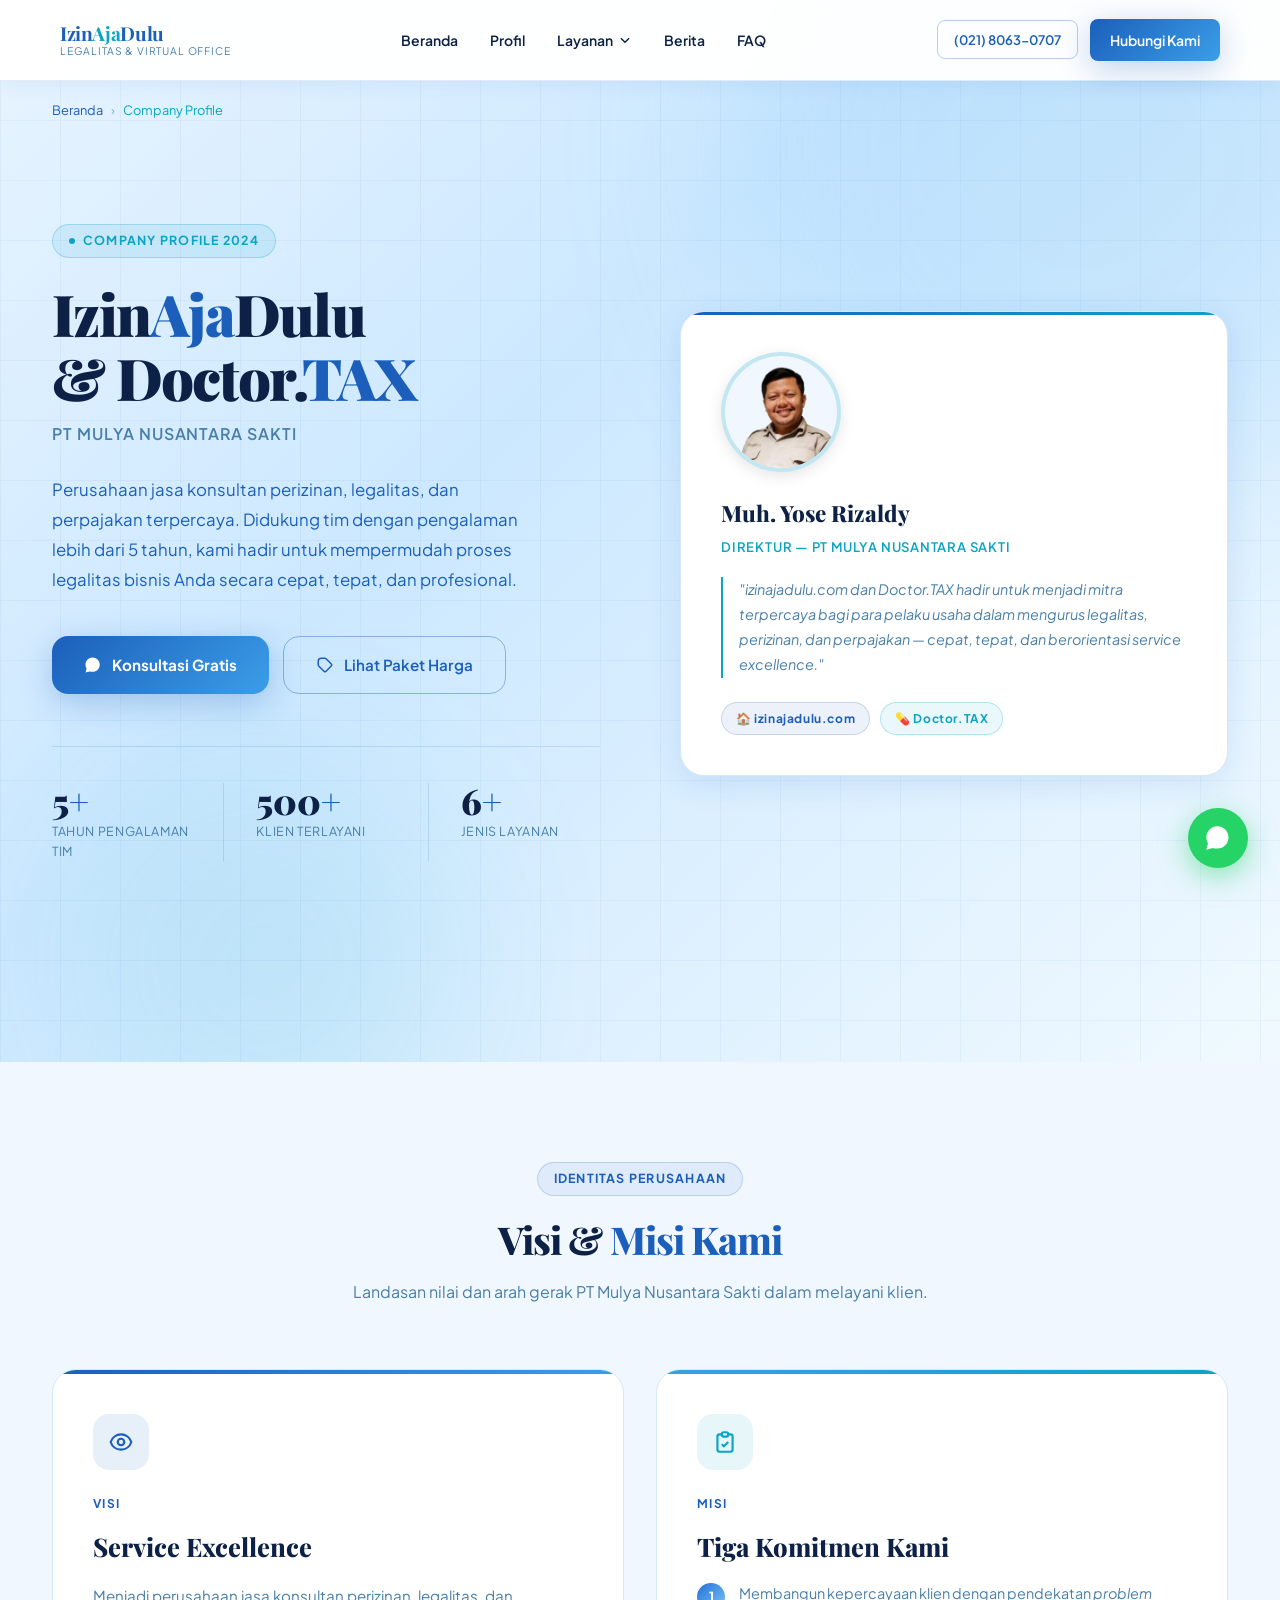
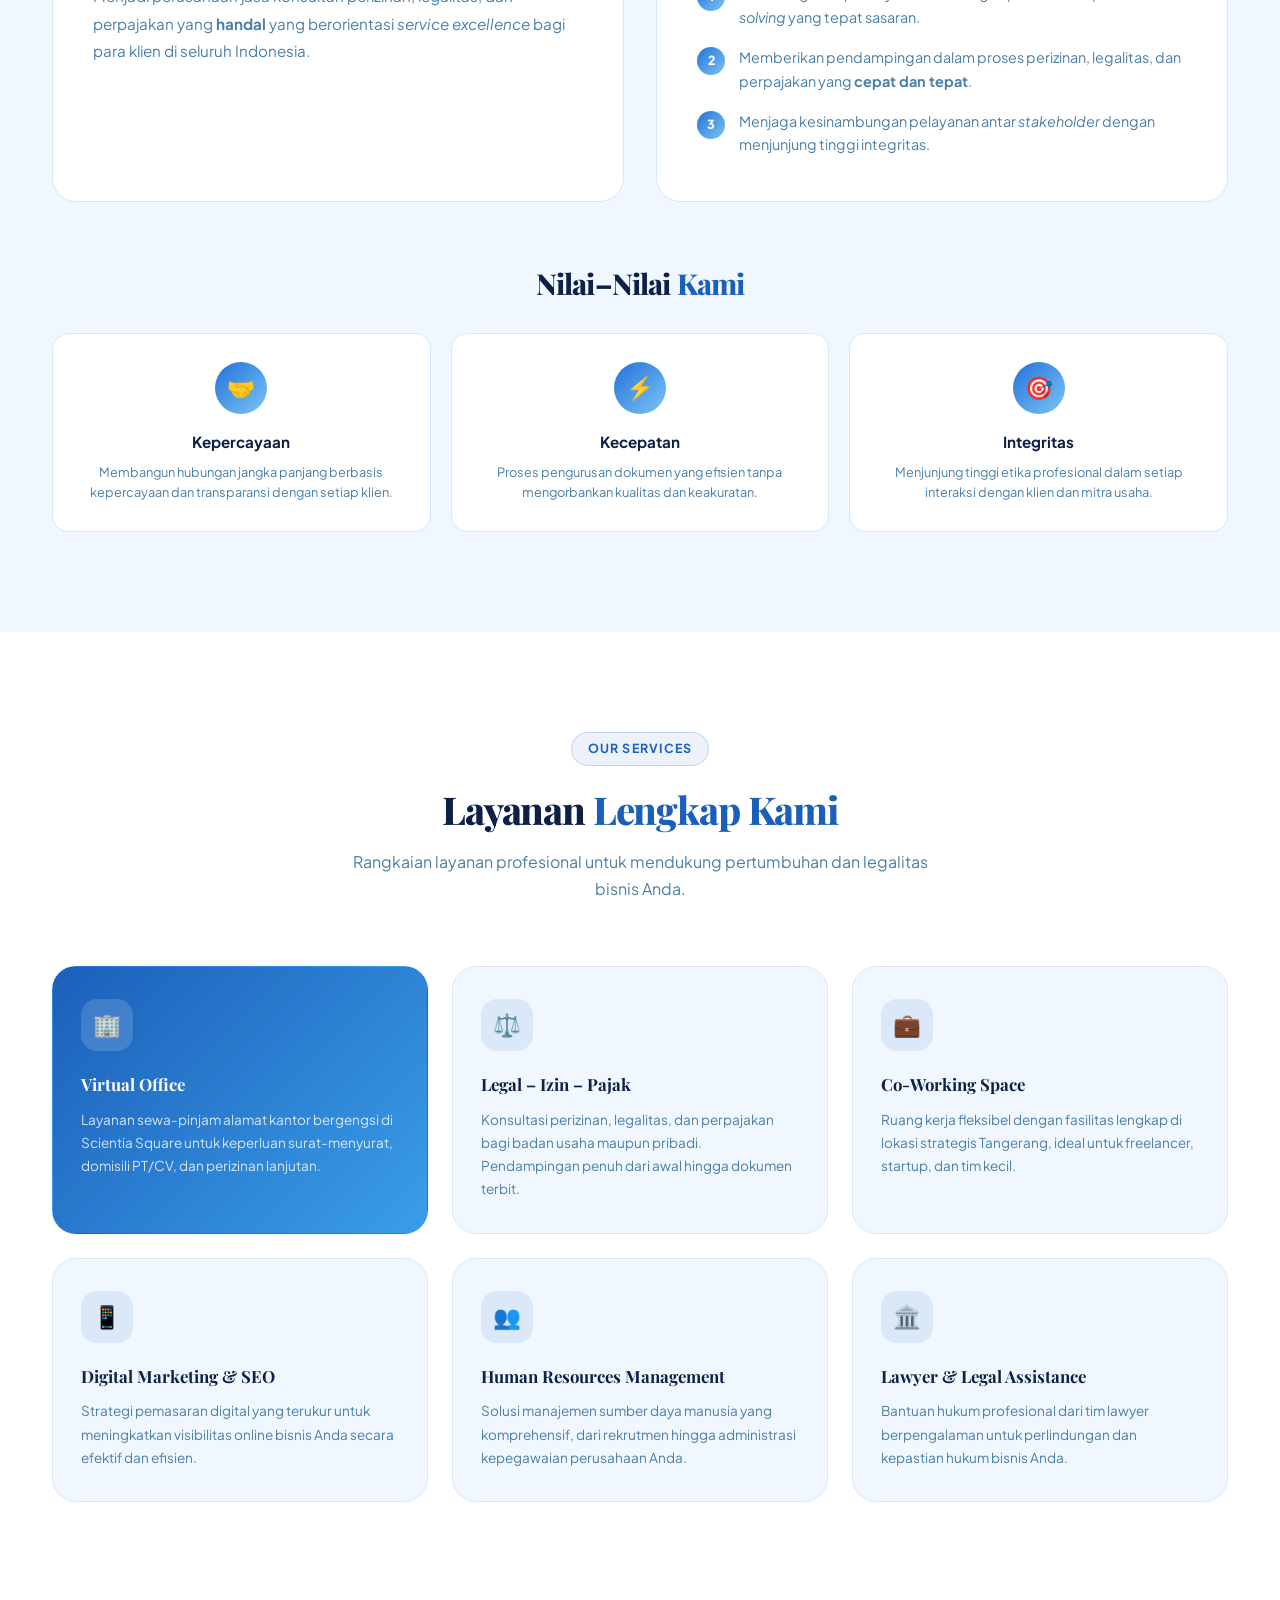
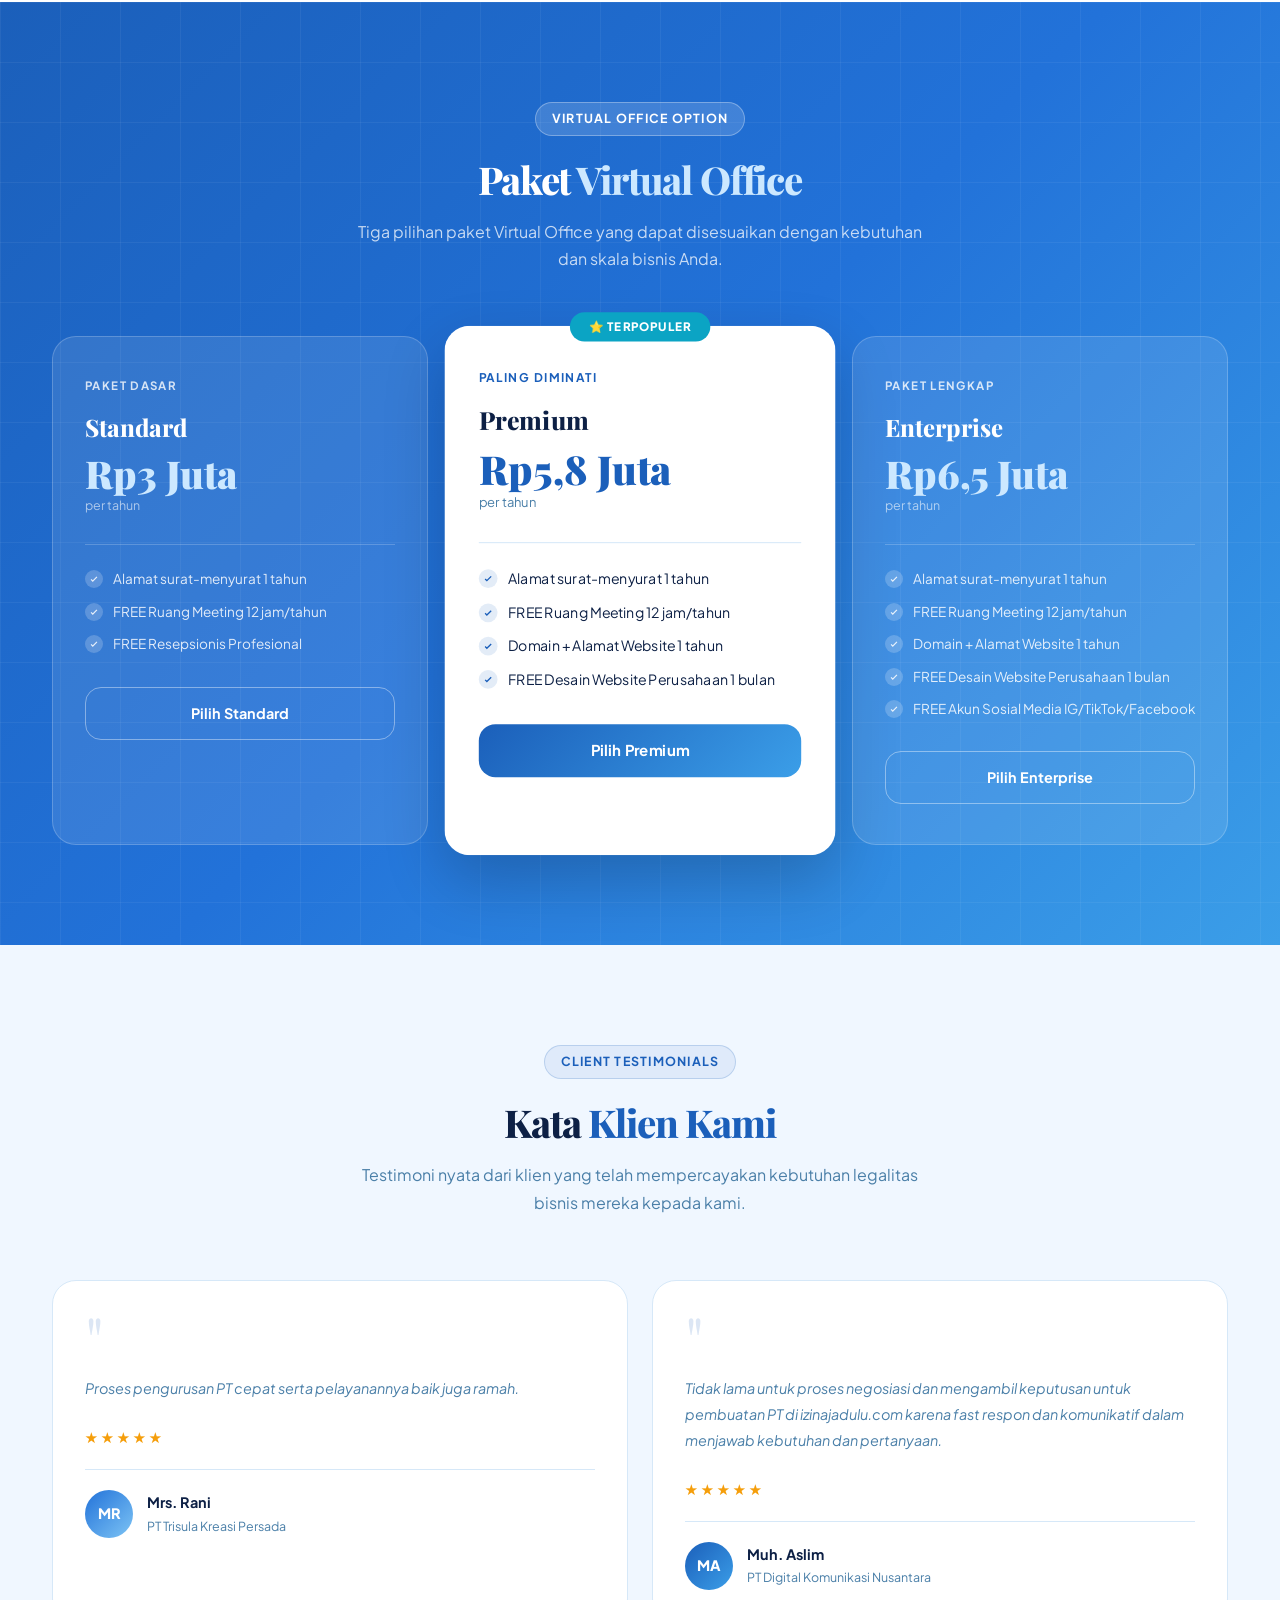
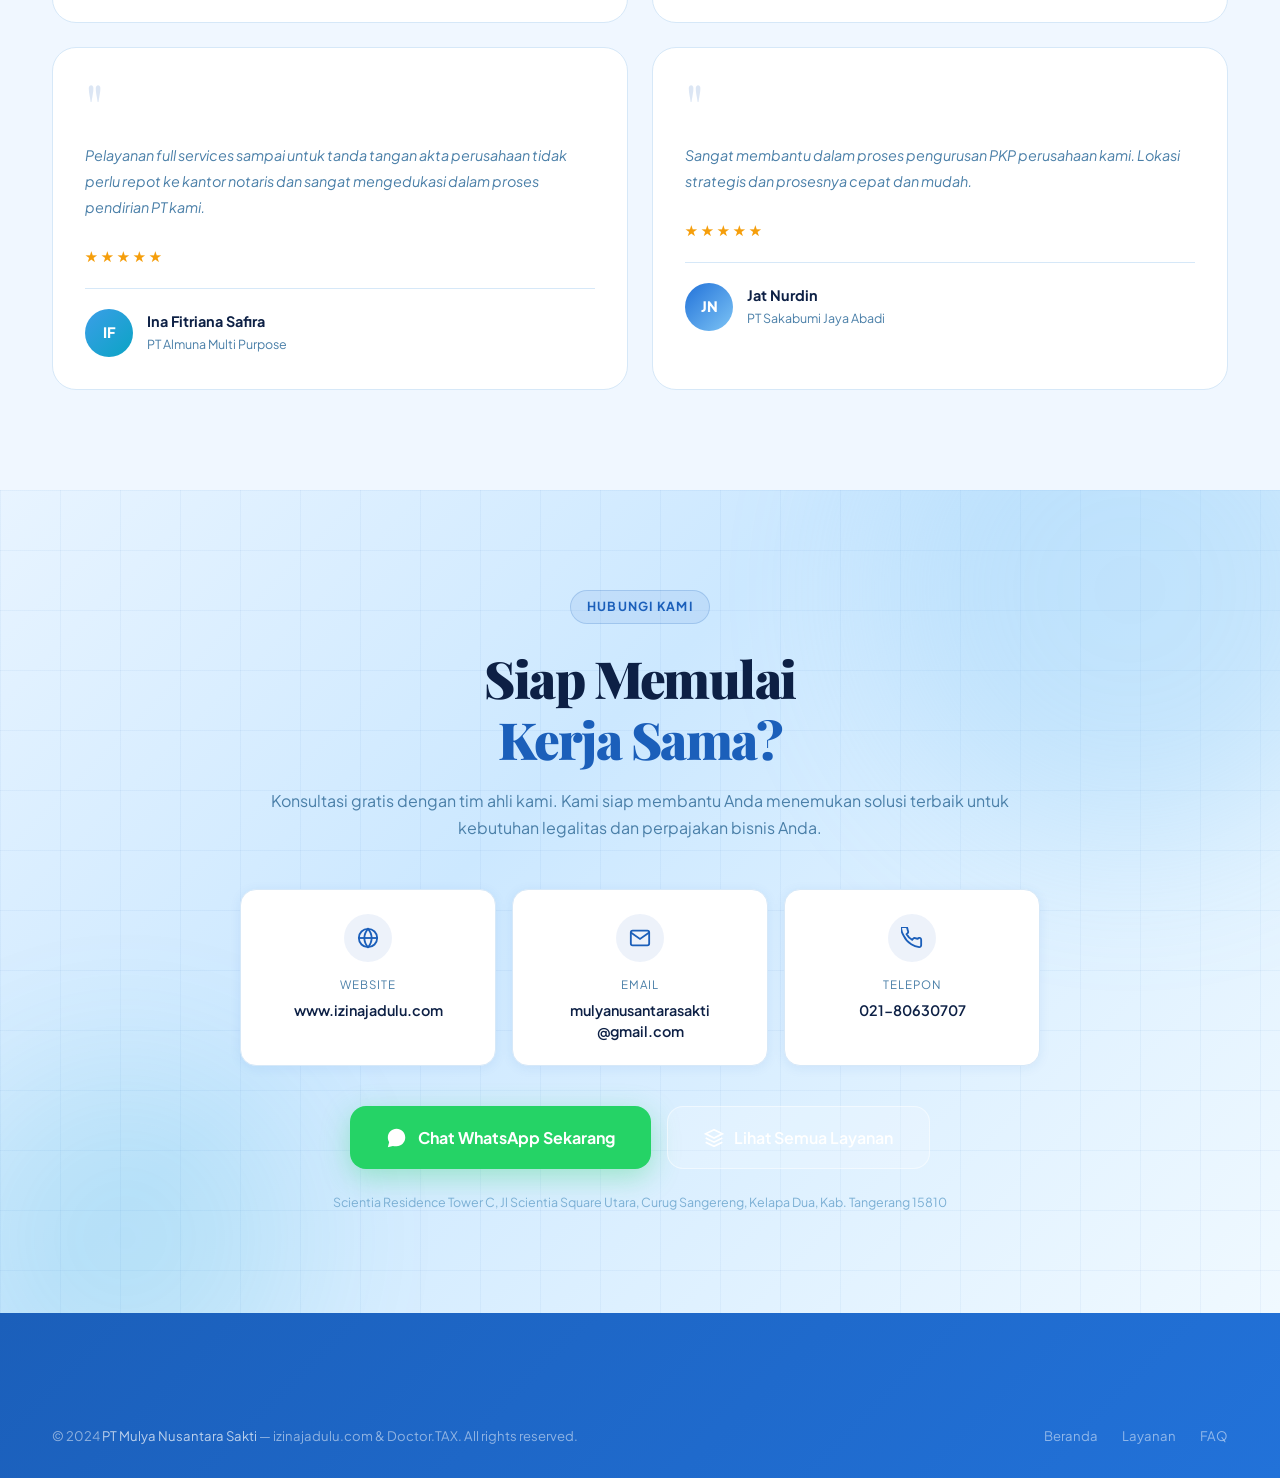
==== commit fd688b90: "u[date" ====
--- a/layanan/company-profile.html
+++ b/layanan/company-profile.html
@@ -4,8 +4,10 @@
 <head>
     <meta charset="UTF-8" />
     <meta name="viewport" content="width=device-width, initial-scale=1.0" />
-    <meta name="description" content="Company Profile PT Mulya Nusantara Sakti – izinajadulu.com & Doctor.TAX. Konsultan perizinan, legalitas, dan pajak terpercaya di Tangerang." />
-    <meta name="keywords" content="company profile izinajadulu, PT Mulya Nusantara Sakti, konsultan pajak tangerang, virtual office tangerang" />
+    <meta name="description"
+        content="Company Profile PT Mulya Nusantara Sakti – izinajadulu.com & Doctor.TAX. Konsultan perizinan, legalitas, dan pajak terpercaya di Tangerang." />
+    <meta name="keywords"
+        content="company profile izinajadulu, PT Mulya Nusantara Sakti, konsultan pajak tangerang, virtual office tangerang" />
     <title>Company Profile – PT Mulya Nusantara Sakti | Izinajadulu</title>
     <link rel="stylesheet" href="/css/style.css" />
     <style>
@@ -23,24 +25,48 @@
             position: relative;
             overflow: hidden;
         }
+
         .cp-hero::before {
             content: '';
             position: absolute;
             inset: 0;
             background-image:
-                linear-gradient(rgba(27,95,186,.05) 1px, transparent 1px),
-                linear-gradient(90deg, rgba(27,95,186,.05) 1px, transparent 1px);
+                linear-gradient(rgba(27, 95, 186, .05) 1px, transparent 1px),
+                linear-gradient(90deg, rgba(27, 95, 186, .05) 1px, transparent 1px);
             background-size: 60px 60px;
             pointer-events: none;
         }
-        .cp-hero-shapes { position: absolute; inset: 0; overflow: hidden; pointer-events: none; }
+
+        .cp-hero-shapes {
+            position: absolute;
+            inset: 0;
+            overflow: hidden;
+            pointer-events: none;
+        }
+
         .cp-shape {
             position: absolute;
             border-radius: 50%;
             filter: blur(90px);
         }
-        .cp-shape-1 { width: 700px; height: 700px; background: #7dc4f5; opacity: .2; top: -200px; right: -150px; }
-        .cp-shape-2 { width: 400px; height: 400px; background: #0ba4c4; opacity: .1; bottom: -100px; left: 5%; }
+
+        .cp-shape-1 {
+            width: 700px;
+            height: 700px;
+            background: #7dc4f5;
+            opacity: .2;
+            top: -200px;
+            right: -150px;
+        }
+
+        .cp-shape-2 {
+            width: 400px;
+            height: 400px;
+            background: #0ba4c4;
+            opacity: .1;
+            bottom: -100px;
+            left: 5%;
+        }
 
         .cp-hero-inner {
             position: relative;
@@ -56,8 +82,8 @@
             display: inline-flex;
             align-items: center;
             gap: 8px;
-            background: rgba(11,164,196,.1);
-            border: 1px solid rgba(11,164,196,.25);
+            background: rgba(11, 164, 196, .1);
+            border: 1px solid rgba(11, 164, 196, .25);
             color: #0ba4c4;
             font-size: .78rem;
             font-weight: 700;
@@ -67,8 +93,10 @@
             border-radius: 100px;
             margin-bottom: 24px;
         }
+
         .cp-hero-tag-dot {
-            width: 6px; height: 6px;
+            width: 6px;
+            height: 6px;
             border-radius: 50%;
             background: #0ba4c4;
             animation: pulse 2s infinite;
@@ -83,7 +111,10 @@
             letter-spacing: -.03em;
             margin-bottom: 12px;
         }
-        .cp-hero-title .accent { color: #1b5fba; }
+
+        .cp-hero-title .accent {
+            color: #1b5fba;
+        }
 
         .cp-hero-company {
             font-size: 1rem;
@@ -113,15 +144,22 @@
             gap: 0;
             margin-top: 52px;
             padding-top: 36px;
-            border-top: 1px solid rgba(27,95,186,.15);
-        }
+            border-top: 1px solid rgba(27, 95, 186, .15);
+        }
+
         .cp-hero-stat {
             flex: 1;
             padding-right: 32px;
-            border-right: 1px solid rgba(27,95,186,.15);
+            border-right: 1px solid rgba(27, 95, 186, .15);
             margin-right: 32px;
         }
-        .cp-hero-stat:last-child { border-right: none; margin-right: 0; padding-right: 0; }
+
+        .cp-hero-stat:last-child {
+            border-right: none;
+            margin-right: 0;
+            padding-right: 0;
+        }
+
         .cp-hero-stat-num {
             font-family: var(--font-display);
             font-size: 2.2rem;
@@ -130,8 +168,17 @@
             line-height: 1;
             margin-bottom: 4px;
         }
-        .cp-hero-stat-num span { color: #1b5fba; }
-        .cp-hero-stat-label { font-size: .78rem; color: #4a7fa8; text-transform: uppercase; letter-spacing: .05em; }
+
+        .cp-hero-stat-num span {
+            color: #1b5fba;
+        }
+
+        .cp-hero-stat-label {
+            font-size: .78rem;
+            color: #4a7fa8;
+            text-transform: uppercase;
+            letter-spacing: .05em;
+        }
 
         /* Director Card */
         .director-card {
@@ -141,15 +188,19 @@
             padding: 40px;
             position: relative;
             overflow: hidden;
-            box-shadow: 0 8px 32px rgba(27,95,186,.12);
-        }
+            box-shadow: 0 8px 32px rgba(27, 95, 186, .12);
+        }
+
         .director-card::before {
             content: '';
             position: absolute;
-            top: 0; left: 0; right: 0;
+            top: 0;
+            left: 0;
+            right: 0;
             height: 3px;
             background: linear-gradient(90deg, #1b5fba, #0ba4c4);
         }
+
         .director-avatar {
             width: 100px;
             height: 100px;
@@ -163,8 +214,9 @@
             font-weight: 900;
             color: white;
             margin-bottom: 20px;
-            border: 3px solid rgba(11,164,196,.3);
-        }
+            border: 3px solid rgba(11, 164, 196, .3);
+        }
+
         .director-name {
             font-family: var(--font-display);
             font-size: 1.4rem;
@@ -172,6 +224,7 @@
             color: #0d2045;
             margin-bottom: 4px;
         }
+
         .director-title {
             font-size: .82rem;
             color: #0ba4c4;
@@ -180,6 +233,7 @@
             text-transform: uppercase;
             margin-bottom: 20px;
         }
+
         .director-quote {
             font-size: .9rem;
             color: #4a7fa8;
@@ -188,12 +242,82 @@
             border-left: 2px solid #0ba4c4;
             padding-left: 16px;
         }
+
         .director-brand-tags {
             display: flex;
             gap: 10px;
             margin-top: 24px;
             flex-wrap: wrap;
         }
+
+        /* Container Foto agar all-size & responsive */
+        .director-image-wrapper {
+            width: 120px;
+            /* Ukuran default desktop */
+            height: 120px;
+            border-radius: 50%;
+            margin-bottom: 24px;
+            position: relative;
+            overflow: hidden;
+            /* Memastikan foto tetap bulat */
+            border: 4px solid rgba(11, 164, 196, 0.2);
+            background: #f0f7ff;
+            box-shadow: 0 4px 15px rgba(0, 0, 0, 0.1);
+        }
+
+        .director-img {
+            width: 100%;
+            height: 100%;
+            object-fit: cover;
+            /* KUNCI: Foto otomatis terpotong rapi tanpa distorsi */
+            object-position: center;
+            display: block;
+            position: relative;
+            z-index: 2;
+        }
+
+        /* Fallback jika gambar error/tidak ada */
+        .director-avatar-fallback {
+            position: absolute;
+            inset: 0;
+            display: flex;
+            align-items: center;
+            justify-content: center;
+            background: linear-gradient(135deg, #2272d9 0%, #7dc4f5 100%);
+            color: white;
+            font-family: var(--font-display);
+            font-size: 2rem;
+            font-weight: 900;
+            z-index: 1;
+        }
+
+        /* Penyesuaian Responsif untuk Mobile */
+        @media (max-width: 640px) {
+            .director-image-wrapper {
+                width: 100px;
+                /* Sedikit mengecil di mobile */
+                height: 100px;
+                margin-left: auto;
+                margin-right: auto;
+                /* Foto ke tengah jika di mobile */
+            }
+
+            .director-card {
+                text-align: center;
+                /* Teks ke tengah agar simetris di mobile */
+                padding: 30px 20px;
+            }
+
+            .director-quote {
+                text-align: left;
+                /* Kutipan tetap rata kiri agar mudah dibaca */
+            }
+
+            .director-brand-tags {
+                justify-content: center;
+            }
+        }
+
         .brand-tag {
             padding: 6px 14px;
             border-radius: 100px;
@@ -201,8 +325,18 @@
             font-weight: 700;
             letter-spacing: .05em;
         }
-        .brand-tag-blue { background: rgba(27,95,186,.08); color: #1b5fba; border: 1px solid rgba(27,95,186,.2); }
-        .brand-tag-accent { background: rgba(11,164,196,.08); color: #0ba4c4; border: 1px solid rgba(11,164,196,.25); }
+
+        .brand-tag-blue {
+            background: rgba(27, 95, 186, .08);
+            color: #1b5fba;
+            border: 1px solid rgba(27, 95, 186, .2);
+        }
+
+        .brand-tag-accent {
+            background: rgba(11, 164, 196, .08);
+            color: #0ba4c4;
+            border: 1px solid rgba(11, 164, 196, .25);
+        }
 
         /* ── Breadcrumb ── */
         .breadcrumb {
@@ -213,13 +347,28 @@
             color: #4a7fa8;
             margin-bottom: 24px;
         }
-        .breadcrumb a { color: #1b5fba; transition: color .2s; }
-        .breadcrumb a:hover { color: #0ba4c4; }
-        .breadcrumb-sep { color: #7bafd4; }
-        .breadcrumb-current { color: #0ba4c4; }
+
+        .breadcrumb a {
+            color: #1b5fba;
+            transition: color .2s;
+        }
+
+        .breadcrumb a:hover {
+            color: #0ba4c4;
+        }
+
+        .breadcrumb-sep {
+            color: #7bafd4;
+        }
+
+        .breadcrumb-current {
+            color: #0ba4c4;
+        }
 
         /* ── Vision Mission ── */
-        #cp-visi-misi { background: #f0f7ff; }
+        #cp-visi-misi {
+            background: #f0f7ff;
+        }
 
         .vm-grid {
             display: grid;
@@ -237,25 +386,49 @@
             overflow: hidden;
             transition: all .3s var(--ease);
         }
-        .vm-card:hover { transform: translateY(-4px); box-shadow: 0 8px 32px rgba(27,95,186,.13); }
+
+        .vm-card:hover {
+            transform: translateY(-4px);
+            box-shadow: 0 8px 32px rgba(27, 95, 186, .13);
+        }
+
         .vm-card::before {
             content: '';
             position: absolute;
-            top: 0; left: 0; right: 0;
+            top: 0;
+            left: 0;
+            right: 0;
             height: 4px;
         }
-        .vm-card.visi::before { background: linear-gradient(90deg, #1b5fba, #3b9ee8); }
-        .vm-card.misi::before { background: linear-gradient(90deg, #3b9ee8, #0ba4c4); }
+
+        .vm-card.visi::before {
+            background: linear-gradient(90deg, #1b5fba, #3b9ee8);
+        }
+
+        .vm-card.misi::before {
+            background: linear-gradient(90deg, #3b9ee8, #0ba4c4);
+        }
 
         .vm-icon {
-            width: 56px; height: 56px;
+            width: 56px;
+            height: 56px;
             border-radius: var(--radius-md);
-            display: flex; align-items: center; justify-content: center;
+            display: flex;
+            align-items: center;
+            justify-content: center;
             margin-bottom: 24px;
             font-size: 1.5rem;
         }
-        .vm-icon.blue { background: rgba(27,95,186,.1); color: #1b5fba; }
-        .vm-icon.sky { background: rgba(11,164,196,.1); color: #0ba4c4; }
+
+        .vm-icon.blue {
+            background: rgba(27, 95, 186, .1);
+            color: #1b5fba;
+        }
+
+        .vm-icon.sky {
+            background: rgba(11, 164, 196, .1);
+            color: #0ba4c4;
+        }
 
         .vm-label {
             font-size: .75rem;
@@ -265,6 +438,7 @@
             text-transform: uppercase;
             margin-bottom: 12px;
         }
+
         .vm-title {
             font-family: var(--font-display);
             font-size: 1.6rem;
@@ -272,6 +446,7 @@
             color: #0d2045;
             margin-bottom: 16px;
         }
+
         .vm-text {
             font-size: .95rem;
             color: #4a7fa8;
@@ -284,22 +459,28 @@
             gap: 16px;
             margin-top: 4px;
         }
+
         .misi-item {
             display: flex;
             align-items: flex-start;
             gap: 14px;
         }
+
         .misi-num {
-            width: 28px; height: 28px;
+            width: 28px;
+            height: 28px;
             border-radius: 50%;
             background: linear-gradient(135deg, #2272d9 0%, #7dc4f5 100%);
             color: white;
             font-size: .78rem;
             font-weight: 800;
-            display: flex; align-items: center; justify-content: center;
+            display: flex;
+            align-items: center;
+            justify-content: center;
             flex-shrink: 0;
             margin-top: 1px;
         }
+
         .misi-item p {
             font-size: .9rem;
             color: #4a7fa8;
@@ -312,6 +493,7 @@
             grid-template-columns: repeat(3, 1fr);
             gap: 20px;
         }
+
         .nilai-card {
             background: #ffffff;
             border-radius: var(--radius-md);
@@ -320,21 +502,32 @@
             text-align: center;
             transition: all .3s var(--ease);
         }
-        .nilai-card:hover { transform: translateY(-4px); box-shadow: 0 8px 32px rgba(27,95,186,.13); border-color: rgba(27,95,186,.25); }
+
+        .nilai-card:hover {
+            transform: translateY(-4px);
+            box-shadow: 0 8px 32px rgba(27, 95, 186, .13);
+            border-color: rgba(27, 95, 186, .25);
+        }
+
         .nilai-icon {
-            width: 52px; height: 52px;
+            width: 52px;
+            height: 52px;
             border-radius: 50%;
             background: linear-gradient(135deg, #2272d9 0%, #7dc4f5 100%);
-            display: flex; align-items: center; justify-content: center;
+            display: flex;
+            align-items: center;
+            justify-content: center;
             margin: 0 auto 16px;
             font-size: 1.4rem;
         }
+
         .nilai-title {
             font-size: .95rem;
             font-weight: 700;
             color: #0d2045;
             margin-bottom: 8px;
         }
+
         .nilai-desc {
             font-size: .8rem;
             color: #4a7fa8;
@@ -342,13 +535,16 @@
         }
 
         /* ── Services ── */
-        #cp-layanan { background: #ffffff; }
+        #cp-layanan {
+            background: #ffffff;
+        }
 
         .cp-services-grid {
             display: grid;
             grid-template-columns: repeat(3, 1fr);
             gap: 24px;
         }
+
         .cp-service-card {
             background: #f0f7ff;
             border: 1px solid #d6e8f8;
@@ -358,40 +554,65 @@
             position: relative;
             overflow: hidden;
         }
+
         .cp-service-card::after {
             content: '';
             position: absolute;
-            bottom: 0; left: 0; right: 0;
+            bottom: 0;
+            left: 0;
+            right: 0;
             height: 3px;
             background: linear-gradient(90deg, #1b5fba, #3b9ee8);
             transform: scaleX(0);
             transition: transform .3s var(--ease);
             transform-origin: left;
         }
+
         .cp-service-card:hover {
             transform: translateY(-6px);
-            box-shadow: 0 8px 32px rgba(27,95,186,.13);
-            border-color: rgba(27,95,186,.25);
-        }
-        .cp-service-card:hover::after { transform: scaleX(1); }
+            box-shadow: 0 8px 32px rgba(27, 95, 186, .13);
+            border-color: rgba(27, 95, 186, .25);
+        }
+
+        .cp-service-card:hover::after {
+            transform: scaleX(1);
+        }
+
         .cp-service-card.highlight {
             background: linear-gradient(135deg, #1b5fba 0%, #3b9ee8 100%);
             border-color: transparent;
         }
-        .cp-service-card.highlight .cp-svc-title { color: white; }
-        .cp-service-card.highlight .cp-svc-desc { color: rgba(255,255,255,.8); }
-        .cp-service-card.highlight .cp-svc-icon { background: rgba(255,255,255,.15); color: white; }
-        .cp-service-card.highlight::after { background: linear-gradient(90deg, #0ba4c4, #7dc4f5); }
+
+        .cp-service-card.highlight .cp-svc-title {
+            color: white;
+        }
+
+        .cp-service-card.highlight .cp-svc-desc {
+            color: rgba(255, 255, 255, .8);
+        }
+
+        .cp-service-card.highlight .cp-svc-icon {
+            background: rgba(255, 255, 255, .15);
+            color: white;
+        }
+
+        .cp-service-card.highlight::after {
+            background: linear-gradient(90deg, #0ba4c4, #7dc4f5);
+        }
 
         .cp-svc-icon {
-            width: 52px; height: 52px;
+            width: 52px;
+            height: 52px;
             border-radius: var(--radius-md);
-            background: rgba(27,95,186,.1);
-            display: flex; align-items: center; justify-content: center;
+            background: rgba(27, 95, 186, .1);
+            display: flex;
+            align-items: center;
+            justify-content: center;
             color: #1b5fba;
             margin-bottom: 20px;
             font-size: 1.4rem;
         }
+
         .cp-svc-title {
             font-family: var(--font-display);
             font-size: 1.05rem;
@@ -399,6 +620,7 @@
             color: #0d2045;
             margin-bottom: 10px;
         }
+
         .cp-svc-desc {
             font-size: .85rem;
             color: #4a7fa8;
@@ -411,12 +633,14 @@
             overflow: hidden;
             position: relative;
         }
+
         #cp-harga::before {
             content: '';
-            position: absolute; inset: 0;
+            position: absolute;
+            inset: 0;
             background-image:
-                linear-gradient(rgba(255,255,255,.05) 1px, transparent 1px),
-                linear-gradient(90deg, rgba(255,255,255,.05) 1px, transparent 1px);
+                linear-gradient(rgba(255, 255, 255, .05) 1px, transparent 1px),
+                linear-gradient(90deg, rgba(255, 255, 255, .05) 1px, transparent 1px);
             background-size: 60px 60px;
             pointer-events: none;
         }
@@ -430,27 +654,50 @@
         }
 
         .pricing-card {
-            background: rgba(255,255,255,.1);
-            border: 1px solid rgba(255,255,255,.2);
+            background: rgba(255, 255, 255, .1);
+            border: 1px solid rgba(255, 255, 255, .2);
             border-radius: var(--radius-lg);
             padding: 40px 32px;
             position: relative;
             transition: all .3s var(--ease);
         }
-        .pricing-card:hover { transform: translateY(-6px); background: rgba(255,255,255,.15); }
+
+        .pricing-card:hover {
+            transform: translateY(-6px);
+            background: rgba(255, 255, 255, .15);
+        }
+
         .pricing-card.popular {
             background: #ffffff;
             border-color: transparent;
             transform: scale(1.04);
-            box-shadow: 0 24px 60px rgba(0,0,0,.2);
-        }
-        .pricing-card.popular:hover { transform: scale(1.04) translateY(-6px); }
+            box-shadow: 0 24px 60px rgba(0, 0, 0, .2);
+        }
+
+        .pricing-card.popular:hover {
+            transform: scale(1.04) translateY(-6px);
+        }
+
         .pricing-card.popular .pricing-name,
-        .pricing-card.popular .pricing-price { color: #0d2045; }
-        .pricing-card.popular .pricing-tier { color: #1b5fba; }
-        .pricing-card.popular .pricing-period { color: #4a7fa8; }
-        .pricing-card.popular .pricing-feature { color: #0d2045; }
-        .pricing-card.popular .pricing-feature-check { background: rgba(27,95,186,.12); }
+        .pricing-card.popular .pricing-price {
+            color: #0d2045;
+        }
+
+        .pricing-card.popular .pricing-tier {
+            color: #1b5fba;
+        }
+
+        .pricing-card.popular .pricing-period {
+            color: #4a7fa8;
+        }
+
+        .pricing-card.popular .pricing-feature {
+            color: #0d2045;
+        }
+
+        .pricing-card.popular .pricing-feature-check {
+            background: rgba(27, 95, 186, .12);
+        }
 
         .pricing-popular-badge {
             position: absolute;
@@ -471,7 +718,7 @@
         .pricing-tier {
             font-size: .72rem;
             font-weight: 700;
-            color: rgba(255,255,255,.8);
+            color: rgba(255, 255, 255, .8);
             letter-spacing: .12em;
             text-transform: uppercase;
             margin-bottom: 12px;
@@ -493,20 +740,26 @@
             line-height: 1;
             margin-bottom: 4px;
         }
-        .pricing-card.popular .pricing-price { color: #1b5fba; }
+
+        .pricing-card.popular .pricing-price {
+            color: #1b5fba;
+        }
 
         .pricing-period {
             font-size: .78rem;
-            color: rgba(255,255,255,.6);
+            color: rgba(255, 255, 255, .6);
             margin-bottom: 28px;
         }
 
         .pricing-divider {
             border: none;
-            border-top: 1px solid rgba(255,255,255,.2);
+            border-top: 1px solid rgba(255, 255, 255, .2);
             margin-bottom: 24px;
         }
-        .pricing-card.popular .pricing-divider { border-color: #d6e8f8; }
+
+        .pricing-card.popular .pricing-divider {
+            border-color: #d6e8f8;
+        }
 
         .pricing-features {
             display: flex;
@@ -514,19 +767,24 @@
             gap: 12px;
             margin-bottom: 32px;
         }
+
         .pricing-feature {
             display: flex;
             align-items: flex-start;
             gap: 10px;
             font-size: .85rem;
-            color: rgba(255,255,255,.85);
+            color: rgba(255, 255, 255, .85);
             line-height: 1.5;
         }
+
         .pricing-feature-check {
-            width: 18px; height: 18px;
+            width: 18px;
+            height: 18px;
             border-radius: 50%;
-            background: rgba(255,255,255,.2);
-            display: flex; align-items: center; justify-content: center;
+            background: rgba(255, 255, 255, .2);
+            display: flex;
+            align-items: center;
+            justify-content: center;
             flex-shrink: 0;
             margin-top: 1px;
         }
@@ -545,27 +803,40 @@
             cursor: pointer;
             text-decoration: none;
         }
+
         .btn-pricing-outline {
             background: transparent;
-            border: 1.5px solid rgba(255,255,255,.4);
+            border: 1.5px solid rgba(255, 255, 255, .4);
             color: white;
         }
-        .btn-pricing-outline:hover { background: rgba(255,255,255,.15); border-color: white; }
+
+        .btn-pricing-outline:hover {
+            background: rgba(255, 255, 255, .15);
+            border-color: white;
+        }
+
         .btn-pricing-solid {
             background: linear-gradient(135deg, #1b5fba, #3b9ee8);
             color: white;
             border: none;
         }
-        .btn-pricing-solid:hover { transform: translateY(-2px); box-shadow: 0 8px 24px rgba(27,95,186,.3); }
+
+        .btn-pricing-solid:hover {
+            transform: translateY(-2px);
+            box-shadow: 0 8px 24px rgba(27, 95, 186, .3);
+        }
 
         /* ── Testimoni Asli ── */
-        #cp-testimoni { background: #f0f7ff; }
+        #cp-testimoni {
+            background: #f0f7ff;
+        }
 
         .cp-testi-grid {
             display: grid;
             grid-template-columns: repeat(2, 1fr);
             gap: 24px;
         }
+
         .cp-testi-card {
             background: #ffffff;
             border-radius: var(--radius-lg);
@@ -574,7 +845,13 @@
             transition: all .3s var(--ease);
             position: relative;
         }
-        .cp-testi-card:hover { transform: translateY(-4px); box-shadow: 0 8px 32px rgba(27,95,186,.13); border-color: rgba(27,95,186,.2); }
+
+        .cp-testi-card:hover {
+            transform: translateY(-4px);
+            box-shadow: 0 8px 32px rgba(27, 95, 186, .13);
+            border-color: rgba(27, 95, 186, .2);
+        }
+
         .cp-testi-quote-mark {
             font-family: var(--font-display);
             font-size: 4rem;
@@ -583,6 +860,7 @@
             opacity: .15;
             margin-bottom: 12px;
         }
+
         .cp-testi-text {
             font-size: .9rem;
             color: #4a7fa8;
@@ -590,8 +868,18 @@
             font-style: italic;
             margin-bottom: 24px;
         }
-        .cp-testi-stars { display: flex; gap: 3px; margin-bottom: 20px; }
-        .cp-testi-star { color: #f59e0b; font-size: .9rem; }
+
+        .cp-testi-stars {
+            display: flex;
+            gap: 3px;
+            margin-bottom: 20px;
+        }
+
+        .cp-testi-star {
+            color: #f59e0b;
+            font-size: .9rem;
+        }
+
         .cp-testi-author {
             display: flex;
             align-items: center;
@@ -599,18 +887,32 @@
             padding-top: 20px;
             border-top: 1px solid #d6e8f8;
         }
+
         .cp-testi-avatar {
-            width: 48px; height: 48px;
+            width: 48px;
+            height: 48px;
             border-radius: 50%;
             background: linear-gradient(135deg, #2272d9 0%, #7dc4f5 100%);
-            display: flex; align-items: center; justify-content: center;
+            display: flex;
+            align-items: center;
+            justify-content: center;
             font-size: .9rem;
             font-weight: 800;
             color: white;
             flex-shrink: 0;
         }
-        .cp-testi-name { font-size: .9rem; font-weight: 700; color: #0d2045; }
-        .cp-testi-company { font-size: .78rem; color: #4a7fa8; margin-top: 2px; }
+
+        .cp-testi-name {
+            font-size: .9rem;
+            font-weight: 700;
+            color: #0d2045;
+        }
+
+        .cp-testi-company {
+            font-size: .78rem;
+            color: #4a7fa8;
+            margin-top: 2px;
+        }
 
         /* ── Contact CTA ── */
         #cp-contact {
@@ -619,23 +921,43 @@
             position: relative;
             overflow: hidden;
         }
+
         #cp-contact::before {
             content: '';
-            position: absolute; inset: 0;
+            position: absolute;
+            inset: 0;
             background-image:
-                linear-gradient(rgba(27,95,186,.05) 1px, transparent 1px),
-                linear-gradient(90deg, rgba(27,95,186,.05) 1px, transparent 1px);
+                linear-gradient(rgba(27, 95, 186, .05) 1px, transparent 1px),
+                linear-gradient(90deg, rgba(27, 95, 186, .05) 1px, transparent 1px);
             background-size: 60px 60px;
             pointer-events: none;
         }
-        .cp-contact-shape-1, .cp-contact-shape-2 {
+
+        .cp-contact-shape-1,
+        .cp-contact-shape-2 {
             position: absolute;
             border-radius: 50%;
             filter: blur(80px);
             pointer-events: none;
         }
-        .cp-contact-shape-1 { width: 500px; height: 500px; background: #7dc4f5; opacity: .25; top: -150px; right: -100px; }
-        .cp-contact-shape-2 { width: 350px; height: 350px; background: #0ba4c4; opacity: .12; bottom: -100px; left: -50px; }
+
+        .cp-contact-shape-1 {
+            width: 500px;
+            height: 500px;
+            background: #7dc4f5;
+            opacity: .25;
+            top: -150px;
+            right: -100px;
+        }
+
+        .cp-contact-shape-2 {
+            width: 350px;
+            height: 350px;
+            background: #0ba4c4;
+            opacity: .12;
+            bottom: -100px;
+            left: -50px;
+        }
 
         .cp-contact-inner {
             position: relative;
@@ -654,7 +976,11 @@
             letter-spacing: -.03em;
             margin-bottom: 16px;
         }
-        .cp-contact-title span { color: #1b5fba; }
+
+        .cp-contact-title span {
+            color: #1b5fba;
+        }
+
         .cp-contact-desc {
             font-size: 1rem;
             color: #4a7fa8;
@@ -668,6 +994,7 @@
             gap: 16px;
             margin-bottom: 40px;
         }
+
         .cp-contact-card {
             background: #ffffff;
             border: 1px solid #d6e8f8;
@@ -677,17 +1004,28 @@
             transition: all .3s var(--ease);
             text-decoration: none;
             display: block;
-            box-shadow: 0 2px 12px rgba(27,95,186,.08);
-        }
-        .cp-contact-card:hover { background: #f0f7ff; transform: translateY(-4px); box-shadow: 0 8px 32px rgba(27,95,186,.13); border-color: rgba(27,95,186,.2); }
+            box-shadow: 0 2px 12px rgba(27, 95, 186, .08);
+        }
+
+        .cp-contact-card:hover {
+            background: #f0f7ff;
+            transform: translateY(-4px);
+            box-shadow: 0 8px 32px rgba(27, 95, 186, .13);
+            border-color: rgba(27, 95, 186, .2);
+        }
+
         .cp-contact-card-icon {
-            width: 48px; height: 48px;
+            width: 48px;
+            height: 48px;
             border-radius: 50%;
-            background: rgba(27,95,186,.08);
-            display: flex; align-items: center; justify-content: center;
+            background: rgba(27, 95, 186, .08);
+            display: flex;
+            align-items: center;
+            justify-content: center;
             margin: 0 auto 14px;
             color: #1b5fba;
         }
+
         .cp-contact-card-label {
             font-size: .72rem;
             color: #4a7fa8;
@@ -695,6 +1033,7 @@
             letter-spacing: .08em;
             margin-bottom: 6px;
         }
+
         .cp-contact-card-value {
             font-size: .9rem;
             font-weight: 600;
@@ -712,42 +1051,102 @@
         /* Back to Top */
         #back-to-top {
             position: fixed;
-            bottom: 32px; left: 32px;
-            width: 44px; height: 44px;
+            bottom: 32px;
+            left: 32px;
+            width: 44px;
+            height: 44px;
             border-radius: 50%;
             background: #1b5fba;
-            border: 1px solid rgba(27,95,186,.3);
+            border: 1px solid rgba(27, 95, 186, .3);
             color: white;
-            display: flex; align-items: center; justify-content: center;
+            display: flex;
+            align-items: center;
+            justify-content: center;
             cursor: pointer;
             opacity: 0;
             pointer-events: none;
             transition: all .3s;
             z-index: 998;
-            box-shadow: 0 4px 16px rgba(27,95,186,.25);
-        }
-        #back-to-top.visible { opacity: 1; pointer-events: auto; }
+            box-shadow: 0 4px 16px rgba(27, 95, 186, .25);
+        }
+
+        #back-to-top.visible {
+            opacity: 1;
+            pointer-events: auto;
+        }
 
         /* Responsive */
         @media (max-width: 1024px) {
-            .pricing-grid { grid-template-columns: 1fr; max-width: 420px; margin: 0 auto; }
-            .pricing-card.popular { transform: none; }
-            .pricing-card.popular:hover { transform: translateY(-6px); }
-        }
+            .pricing-grid {
+                grid-template-columns: 1fr;
+                max-width: 420px;
+                margin: 0 auto;
+            }
+
+            .pricing-card.popular {
+                transform: none;
+            }
+
+            .pricing-card.popular:hover {
+                transform: translateY(-6px);
+            }
+        }
+
         @media (max-width: 900px) {
-            .cp-hero-inner { grid-template-columns: 1fr; gap: 48px; }
-            .vm-grid { grid-template-columns: 1fr; }
-            .cp-services-grid { grid-template-columns: repeat(2, 1fr); }
-            .cp-testi-grid { grid-template-columns: 1fr; }
-            .cp-contact-cards { grid-template-columns: 1fr; max-width: 320px; margin: 0 auto 40px; }
-            .nilai-grid { grid-template-columns: repeat(2, 1fr); }
-        }
+            .cp-hero-inner {
+                grid-template-columns: 1fr;
+                gap: 48px;
+            }
+
+            .vm-grid {
+                grid-template-columns: 1fr;
+            }
+
+            .cp-services-grid {
+                grid-template-columns: repeat(2, 1fr);
+            }
+
+            .cp-testi-grid {
+                grid-template-columns: 1fr;
+            }
+
+            .cp-contact-cards {
+                grid-template-columns: 1fr;
+                max-width: 320px;
+                margin: 0 auto 40px;
+            }
+
+            .nilai-grid {
+                grid-template-columns: repeat(2, 1fr);
+            }
+        }
+
         @media (max-width: 640px) {
-            .cp-services-grid { grid-template-columns: 1fr; }
-            .nilai-grid { grid-template-columns: 1fr; }
-            .cp-hero-stats { flex-direction: column; gap: 24px; }
-            .cp-hero-stat { border-right: none; margin-right: 0; padding-right: 0; border-bottom: 1px solid rgba(27,95,186,.15); padding-bottom: 24px; }
-            .cp-hero-stat:last-child { border-bottom: none; padding-bottom: 0; }
+            .cp-services-grid {
+                grid-template-columns: 1fr;
+            }
+
+            .nilai-grid {
+                grid-template-columns: 1fr;
+            }
+
+            .cp-hero-stats {
+                flex-direction: column;
+                gap: 24px;
+            }
+
+            .cp-hero-stat {
+                border-right: none;
+                margin-right: 0;
+                padding-right: 0;
+                border-bottom: 1px solid rgba(27, 95, 186, .15);
+                padding-bottom: 24px;
+            }
+
+            .cp-hero-stat:last-child {
+                border-bottom: none;
+                padding-bottom: 0;
+            }
         }
     </style>
 </head>
@@ -769,24 +1168,46 @@
                     <li><a href="../index.html#profil" class="nav-link">Profil</a></li>
                     <li class="nav-item">
                         <a href="../index.html#layanan" class="nav-link">Layanan
-                            <svg width="14" height="14" fill="none" viewBox="0 0 24 24" stroke="currentColor" stroke-width="2.5"><path d="M19 9l-7 7-7-7" /></svg>
+                            <svg width="14" height="14" fill="none" viewBox="0 0 24 24" stroke="currentColor"
+                                stroke-width="2.5">
+                                <path d="M19 9l-7 7-7-7" />
+                            </svg>
                         </a>
                         <div class="nav-dropdown">
                             <a href="virtual-office.html" class="dropdown-item">
-                                <div class="dropdown-icon"><svg width="16" height="16" fill="none" viewBox="0 0 24 24" stroke="white" stroke-width="2"><path d="M3 9l9-7 9 7v11a2 2 0 01-2 2H5a2 2 0 01-2-2z" /></svg></div>
-                                <div class="dropdown-text"><span class="dropdown-label">Virtual Office</span><span class="dropdown-desc">Mulai Rp2.000.000/tahun</span></div>
+                                <div class="dropdown-icon"><svg width="16" height="16" fill="none" viewBox="0 0 24 24"
+                                        stroke="white" stroke-width="2">
+                                        <path d="M3 9l9-7 9 7v11a2 2 0 01-2 2H5a2 2 0 01-2-2z" />
+                                    </svg></div>
+                                <div class="dropdown-text"><span class="dropdown-label">Virtual Office</span><span
+                                        class="dropdown-desc">Mulai Rp2.000.000/tahun</span></div>
                             </a>
                             <a href="pendirian-pt.html" class="dropdown-item">
-                                <div class="dropdown-icon"><svg width="16" height="16" fill="none" viewBox="0 0 24 24" stroke="white" stroke-width="2"><path d="M19 21V5a2 2 0 00-2-2H7a2 2 0 00-2 2v16m14 0h2m-2 0h-5m-9 0H3m2 0h5M9 7h1m-1 4h1m4-4h1m-1 4h1m-5 10v-5a1 1 0 011-1h2a1 1 0 011 1v5m-4 0h4" /></svg></div>
-                                <div class="dropdown-text"><span class="dropdown-label">Pendirian PT</span><span class="dropdown-desc">Mulai Rp4.999.000</span></div>
+                                <div class="dropdown-icon"><svg width="16" height="16" fill="none" viewBox="0 0 24 24"
+                                        stroke="white" stroke-width="2">
+                                        <path
+                                            d="M19 21V5a2 2 0 00-2-2H7a2 2 0 00-2 2v16m14 0h2m-2 0h-5m-9 0H3m2 0h5M9 7h1m-1 4h1m4-4h1m-1 4h1m-5 10v-5a1 1 0 011-1h2a1 1 0 011 1v5m-4 0h4" />
+                                    </svg></div>
+                                <div class="dropdown-text"><span class="dropdown-label">Pendirian PT</span><span
+                                        class="dropdown-desc">Mulai Rp4.999.000</span></div>
                             </a>
                             <a href="konsultasi-pajak.html" class="dropdown-item">
-                                <div class="dropdown-icon"><svg width="16" height="16" fill="none" viewBox="0 0 24 24" stroke="white" stroke-width="2"><path d="M9 7h6m0 10v-3m-3 3h.01M9 17h.01M9 14h.01M12 14h.01M15 11h.01M12 11h.01M9 11h.01M7 21h10a2 2 0 002-2V5a2 2 0 00-2-2H7a2 2 0 00-2 2v14a2 2 0 002 2z" /></svg></div>
-                                <div class="dropdown-text"><span class="dropdown-label">Konsultasi Pajak</span><span class="dropdown-desc">Perusahaan & Pribadi</span></div>
+                                <div class="dropdown-icon"><svg width="16" height="16" fill="none" viewBox="0 0 24 24"
+                                        stroke="white" stroke-width="2">
+                                        <path
+                                            d="M9 7h6m0 10v-3m-3 3h.01M9 17h.01M9 14h.01M12 14h.01M15 11h.01M12 11h.01M9 11h.01M7 21h10a2 2 0 002-2V5a2 2 0 00-2-2H7a2 2 0 00-2 2v14a2 2 0 002 2z" />
+                                    </svg></div>
+                                <div class="dropdown-text"><span class="dropdown-label">Konsultasi Pajak</span><span
+                                        class="dropdown-desc">Perusahaan & Pribadi</span></div>
                             </a>
                             <a href="company-profile.html" class="dropdown-item">
-                                <div class="dropdown-icon"><svg width="16" height="16" fill="none" viewBox="0 0 24 24" stroke="white" stroke-width="2"><path d="M9 12h6m-6 4h6m2 5H7a2 2 0 01-2-2V5a2 2 0 012-2h5.586a1 1 0 01.707.293l5.414 5.414a1 1 0 01.293.707V19a2 2 0 01-2 2z" /></svg></div>
-                                <div class="dropdown-text"><span class="dropdown-label">Company Profile</span><span class="dropdown-desc">PT Mulya Nusantara Sakti</span></div>
+                                <div class="dropdown-icon"><svg width="16" height="16" fill="none" viewBox="0 0 24 24"
+                                        stroke="white" stroke-width="2">
+                                        <path
+                                            d="M9 12h6m-6 4h6m2 5H7a2 2 0 01-2-2V5a2 2 0 012-2h5.586a1 1 0 01.707.293l5.414 5.414a1 1 0 01.293.707V19a2 2 0 01-2 2z" />
+                                    </svg></div>
+                                <div class="dropdown-text"><span class="dropdown-label">Company Profile</span><span
+                                        class="dropdown-desc">PT Mulya Nusantara Sakti</span></div>
                             </a>
                         </div>
                     </li>
@@ -795,7 +1216,8 @@
                 </ul>
                 <div class="nav-cta">
                     <a href="tel:02180630707" class="btn-nav-phone">(021) 8063-0707</a>
-                    <a href="https://wa.me/6283151165600?text=Halo+Izin+Aja+Dulu" target="_blank" rel="noopener" class="btn-nav-wa">Hubungi Kami</a>
+                    <a href="https://wa.me/6283151165600?text=Halo+Izin+Aja+Dulu" target="_blank" rel="noopener"
+                        class="btn-nav-wa">Hubungi Kami</a>
                 </div>
                 <button class="nav-hamburger" aria-label="Toggle menu">
                     <span class="hamburger-line"></span>
@@ -809,7 +1231,8 @@
                 <a href="virtual-office.html" class="mobile-nav-link">🏢 Virtual Office</a>
                 <a href="company-profile.html" class="mobile-nav-link">📄 Company Profile</a>
                 <div class="mobile-cta-group">
-                    <a href="https://wa.me/6283151165600" target="_blank" class="btn-primary" style="justify-content:center">WhatsApp Sekarang</a>
+                    <a href="https://wa.me/6283151165600" target="_blank" class="btn-primary"
+                        style="justify-content:center">WhatsApp Sekarang</a>
                 </div>
             </div>
         </div>
@@ -844,15 +1267,27 @@
                     </h1>
                     <p class="cp-hero-company">PT Mulya Nusantara Sakti</p>
                     <p class="cp-hero-desc">
-                        Perusahaan jasa konsultan perizinan, legalitas, dan perpajakan terpercaya. Didukung tim dengan pengalaman lebih dari 5 tahun, kami hadir untuk mempermudah proses legalitas bisnis Anda secara cepat, tepat, dan profesional.
+                        Perusahaan jasa konsultan perizinan, legalitas, dan perpajakan terpercaya. Didukung tim dengan
+                        pengalaman lebih dari 5 tahun, kami hadir untuk mempermudah proses legalitas bisnis Anda secara
+                        cepat, tepat, dan profesional.
                     </p>
                     <div class="cp-hero-cta">
-                        <a href="https://wa.me/6283151165600?text=Halo,%20saya%20ingin%20konsultasi%20gratis" target="_blank" rel="noopener" class="btn-primary">
-                            <svg width="18" height="18" fill="currentColor" viewBox="0 0 24 24"><path d="M17.472 14.382c-.297-.149-1.758-.867-2.03-.967-.273-.099-.471-.148-.67.15-.197.297-.767.966-.94 1.164-.173.199-.347.223-.644.075-.297-.15-1.255-.463-2.39-1.475-.883-.788-1.48-1.761-1.653-2.059-.173-.297-.018-.458.13-.606.134-.133.298-.347.446-.52.149-.174.198-.298.298-.497.099-.198.05-.371-.025-.52-.075-.149-.669-1.612-.916-2.207-.242-.579-.487-.5-.669-.51-.173-.008-.371-.01-.57-.01-.198 0-.52.074-.792.372-.272.297-1.04 1.016-1.04 2.479 0 1.462 1.065 2.875 1.213 3.074.149.198 2.096 3.2 5.077 4.487.709.306 1.262.489 1.694.625.712.227 1.36.195 1.871.118.571-.085 1.758-.719 2.006-1.413.248-.694.248-1.289.173-1.413-.074-.124-.272-.198-.57-.347z"/><path d="M11.5 2C6.262 2 2 6.262 2 11.5c0 1.862.518 3.597 1.414 5.086L2 22l5.567-1.389A9.451 9.451 0 0011.5 21C16.738 21 21 16.738 21 11.5S16.738 2 11.5 2z"/></svg>
+                        <a href="https://wa.me/6283151165600?text=Halo,%20saya%20ingin%20konsultasi%20gratis"
+                            target="_blank" rel="noopener" class="btn-primary">
+                            <svg width="18" height="18" fill="currentColor" viewBox="0 0 24 24">
+                                <path
+                                    d="M17.472 14.382c-.297-.149-1.758-.867-2.03-.967-.273-.099-.471-.148-.67.15-.197.297-.767.966-.94 1.164-.173.199-.347.223-.644.075-.297-.15-1.255-.463-2.39-1.475-.883-.788-1.48-1.761-1.653-2.059-.173-.297-.018-.458.13-.606.134-.133.298-.347.446-.52.149-.174.198-.298.298-.497.099-.198.05-.371-.025-.52-.075-.149-.669-1.612-.916-2.207-.242-.579-.487-.5-.669-.51-.173-.008-.371-.01-.57-.01-.198 0-.52.074-.792.372-.272.297-1.04 1.016-1.04 2.479 0 1.462 1.065 2.875 1.213 3.074.149.198 2.096 3.2 5.077 4.487.709.306 1.262.489 1.694.625.712.227 1.36.195 1.871.118.571-.085 1.758-.719 2.006-1.413.248-.694.248-1.289.173-1.413-.074-.124-.272-.198-.57-.347z" />
+                                <path
+                                    d="M11.5 2C6.262 2 2 6.262 2 11.5c0 1.862.518 3.597 1.414 5.086L2 22l5.567-1.389A9.451 9.451 0 0011.5 21C16.738 21 21 16.738 21 11.5S16.738 2 11.5 2z" />
+                            </svg>
                             Konsultasi Gratis
                         </a>
                         <a href="#cp-harga" class="btn-secondary">
-                            <svg width="18" height="18" fill="none" viewBox="0 0 24 24" stroke="currentColor" stroke-width="2"><path d="M7 7h.01M7 3h5c.512 0 1.024.195 1.414.586l7 7a2 2 0 010 2.828l-7 7a2 2 0 01-2.828 0l-7-7A2 2 0 013 12V7a4 4 0 014-4z"/></svg>
+                            <svg width="18" height="18" fill="none" viewBox="0 0 24 24" stroke="currentColor"
+                                stroke-width="2">
+                                <path
+                                    d="M7 7h.01M7 3h5c.512 0 1.024.195 1.414.586l7 7a2 2 0 010 2.828l-7 7a2 2 0 01-2.828 0l-7-7A2 2 0 013 12V7a4 4 0 014-4z" />
+                            </svg>
                             Lihat Paket Harga
                         </a>
                     </div>
@@ -873,13 +1308,18 @@
                     </div>
                 </div>
 
-                <!-- Right: Director Card -->
                 <div class="director-card reveal">
-                    <div class="director-avatar">MR</div>
+                    <div class="director-image-wrapper">
+                        <img src="/img/ceo.png" alt="Muh. Yose Rizaldy" class="director-img">
+                      
+                    </div>
+
                     <div class="director-name">Muh. Yose Rizaldy</div>
                     <div class="director-title">Direktur — PT Mulya Nusantara Sakti</div>
                     <p class="director-quote">
-                        "izinajadulu.com dan Doctor.TAX hadir untuk menjadi mitra terpercaya bagi para pelaku usaha dalam mengurus legalitas, perizinan, dan perpajakan — cepat, tepat, dan berorientasi service excellence."
+                        "izinajadulu.com dan Doctor.TAX hadir untuk menjadi mitra terpercaya bagi para pelaku usaha
+                        dalam mengurus legalitas, perizinan, dan perpajakan — cepat, tepat, dan berorientasi service
+                        excellence."
                     </p>
                     <div class="director-brand-tags">
                         <span class="brand-tag brand-tag-blue">🏠 izinajadulu.com</span>
@@ -898,29 +1338,37 @@
             <div class="section-header reveal">
                 <div class="section-tag">Identitas Perusahaan</div>
                 <h2 class="section-title">Visi & <span class="highlight">Misi Kami</span></h2>
-                <p class="section-subtitle">Landasan nilai dan arah gerak PT Mulya Nusantara Sakti dalam melayani klien.</p>
+                <p class="section-subtitle">Landasan nilai dan arah gerak PT Mulya Nusantara Sakti dalam melayani klien.
+                </p>
             </div>
 
             <div class="vm-grid">
                 <!-- Visi -->
                 <div class="vm-card visi reveal">
                     <div class="vm-icon blue">
-                        <svg width="26" height="26" fill="none" viewBox="0 0 24 24" stroke="currentColor" stroke-width="2">
-                            <path d="M15 12a3 3 0 11-6 0 3 3 0 016 0z"/><path d="M2.458 12C3.732 7.943 7.523 5 12 5c4.478 0 8.268 2.943 9.542 7-1.274 4.057-5.064 7-9.542 7-4.477 0-8.268-2.943-9.542-7z"/>
+                        <svg width="26" height="26" fill="none" viewBox="0 0 24 24" stroke="currentColor"
+                            stroke-width="2">
+                            <path d="M15 12a3 3 0 11-6 0 3 3 0 016 0z" />
+                            <path
+                                d="M2.458 12C3.732 7.943 7.523 5 12 5c4.478 0 8.268 2.943 9.542 7-1.274 4.057-5.064 7-9.542 7-4.477 0-8.268-2.943-9.542-7z" />
                         </svg>
                     </div>
                     <div class="vm-label">Visi</div>
                     <div class="vm-title">Service Excellence</div>
                     <p class="vm-text">
-                        Menjadi perusahaan jasa konsultan perizinan, legalitas, dan perpajakan yang <strong>handal</strong> yang berorientasi <em>service excellence</em> bagi para klien di seluruh Indonesia.
+                        Menjadi perusahaan jasa konsultan perizinan, legalitas, dan perpajakan yang
+                        <strong>handal</strong> yang berorientasi <em>service excellence</em> bagi para klien di seluruh
+                        Indonesia.
                     </p>
                 </div>
 
                 <!-- Misi -->
                 <div class="vm-card misi reveal reveal-delay-1">
                     <div class="vm-icon sky">
-                        <svg width="26" height="26" fill="none" viewBox="0 0 24 24" stroke="currentColor" stroke-width="2">
-                            <path d="M9 5H7a2 2 0 00-2 2v12a2 2 0 002 2h10a2 2 0 002-2V7a2 2 0 00-2-2h-2M9 5a2 2 0 002 2h2a2 2 0 002-2M9 5a2 2 0 012-2h2a2 2 0 012 2m-6 9l2 2 4-4"/>
+                        <svg width="26" height="26" fill="none" viewBox="0 0 24 24" stroke="currentColor"
+                            stroke-width="2">
+                            <path
+                                d="M9 5H7a2 2 0 00-2 2v12a2 2 0 002 2h10a2 2 0 002-2V7a2 2 0 00-2-2h-2M9 5a2 2 0 002 2h2a2 2 0 002-2M9 5a2 2 0 012-2h2a2 2 0 012 2m-6 9l2 2 4-4" />
                         </svg>
                     </div>
                     <div class="vm-label">Misi</div>
@@ -928,15 +1376,19 @@
                     <div class="misi-list">
                         <div class="misi-item">
                             <div class="misi-num">1</div>
-                            <p>Membangun kepercayaan klien dengan pendekatan <em>problem solving</em> yang tepat sasaran.</p>
+                            <p>Membangun kepercayaan klien dengan pendekatan <em>problem solving</em> yang tepat
+                                sasaran.</p>
                         </div>
                         <div class="misi-item">
                             <div class="misi-num">2</div>
-                            <p>Memberikan pendampingan dalam proses perizinan, legalitas, dan perpajakan yang <strong>cepat dan tepat</strong>.</p>
+                            <p>Memberikan pendampingan dalam proses perizinan, legalitas, dan perpajakan yang
+                                <strong>cepat dan tepat</strong>.
+                            </p>
                         </div>
                         <div class="misi-item">
                             <div class="misi-num">3</div>
-                            <p>Menjaga kesinambungan pelayanan antar <em>stakeholder</em> dengan menjunjung tinggi integritas.</p>
+                            <p>Menjaga kesinambungan pelayanan antar <em>stakeholder</em> dengan menjunjung tinggi
+                                integritas.</p>
                         </div>
                     </div>
                 </div>
@@ -950,17 +1402,20 @@
                 <div class="nilai-card reveal">
                     <div class="nilai-icon">🤝</div>
                     <div class="nilai-title">Kepercayaan</div>
-                    <p class="nilai-desc">Membangun hubungan jangka panjang berbasis kepercayaan dan transparansi dengan setiap klien.</p>
+                    <p class="nilai-desc">Membangun hubungan jangka panjang berbasis kepercayaan dan transparansi dengan
+                        setiap klien.</p>
                 </div>
                 <div class="nilai-card reveal reveal-delay-1">
                     <div class="nilai-icon">⚡</div>
                     <div class="nilai-title">Kecepatan</div>
-                    <p class="nilai-desc">Proses pengurusan dokumen yang efisien tanpa mengorbankan kualitas dan keakuratan.</p>
+                    <p class="nilai-desc">Proses pengurusan dokumen yang efisien tanpa mengorbankan kualitas dan
+                        keakuratan.</p>
                 </div>
                 <div class="nilai-card reveal reveal-delay-2">
                     <div class="nilai-icon">🎯</div>
                     <div class="nilai-title">Integritas</div>
-                    <p class="nilai-desc">Menjunjung tinggi etika profesional dalam setiap interaksi dengan klien dan mitra usaha.</p>
+                    <p class="nilai-desc">Menjunjung tinggi etika profesional dalam setiap interaksi dengan klien dan
+                        mitra usaha.</p>
                 </div>
             </div>
         </div>
@@ -974,39 +1429,46 @@
             <div class="section-header reveal">
                 <div class="section-tag">Our Services</div>
                 <h2 class="section-title">Layanan <span class="highlight">Lengkap Kami</span></h2>
-                <p class="section-subtitle">Rangkaian layanan profesional untuk mendukung pertumbuhan dan legalitas bisnis Anda.</p>
+                <p class="section-subtitle">Rangkaian layanan profesional untuk mendukung pertumbuhan dan legalitas
+                    bisnis Anda.</p>
             </div>
 
             <div class="cp-services-grid">
                 <div class="cp-service-card highlight reveal">
                     <div class="cp-svc-icon">🏢</div>
                     <div class="cp-svc-title">Virtual Office</div>
-                    <p class="cp-svc-desc">Layanan sewa-pinjam alamat kantor bergengsi di Scientia Square untuk keperluan surat-menyurat, domisili PT/CV, dan perizinan lanjutan.</p>
+                    <p class="cp-svc-desc">Layanan sewa-pinjam alamat kantor bergengsi di Scientia Square untuk
+                        keperluan surat-menyurat, domisili PT/CV, dan perizinan lanjutan.</p>
                 </div>
                 <div class="cp-service-card reveal reveal-delay-1">
                     <div class="cp-svc-icon">⚖️</div>
                     <div class="cp-svc-title">Legal – Izin – Pajak</div>
-                    <p class="cp-svc-desc">Konsultasi perizinan, legalitas, dan perpajakan bagi badan usaha maupun pribadi. Pendampingan penuh dari awal hingga dokumen terbit.</p>
+                    <p class="cp-svc-desc">Konsultasi perizinan, legalitas, dan perpajakan bagi badan usaha maupun
+                        pribadi. Pendampingan penuh dari awal hingga dokumen terbit.</p>
                 </div>
                 <div class="cp-service-card reveal reveal-delay-2">
                     <div class="cp-svc-icon">💼</div>
                     <div class="cp-svc-title">Co-Working Space</div>
-                    <p class="cp-svc-desc">Ruang kerja fleksibel dengan fasilitas lengkap di lokasi strategis Tangerang, ideal untuk freelancer, startup, dan tim kecil.</p>
+                    <p class="cp-svc-desc">Ruang kerja fleksibel dengan fasilitas lengkap di lokasi strategis Tangerang,
+                        ideal untuk freelancer, startup, dan tim kecil.</p>
                 </div>
                 <div class="cp-service-card reveal">
                     <div class="cp-svc-icon">📱</div>
                     <div class="cp-svc-title">Digital Marketing & SEO</div>
-                    <p class="cp-svc-desc">Strategi pemasaran digital yang terukur untuk meningkatkan visibilitas online bisnis Anda secara efektif dan efisien.</p>
+                    <p class="cp-svc-desc">Strategi pemasaran digital yang terukur untuk meningkatkan visibilitas online
+                        bisnis Anda secara efektif dan efisien.</p>
                 </div>
                 <div class="cp-service-card reveal reveal-delay-1">
                     <div class="cp-svc-icon">👥</div>
                     <div class="cp-svc-title">Human Resources Management</div>
-                    <p class="cp-svc-desc">Solusi manajemen sumber daya manusia yang komprehensif, dari rekrutmen hingga administrasi kepegawaian perusahaan Anda.</p>
+                    <p class="cp-svc-desc">Solusi manajemen sumber daya manusia yang komprehensif, dari rekrutmen hingga
+                        administrasi kepegawaian perusahaan Anda.</p>
                 </div>
                 <div class="cp-service-card reveal reveal-delay-2">
                     <div class="cp-svc-icon">🏛️</div>
                     <div class="cp-svc-title">Lawyer & Legal Assistance</div>
-                    <p class="cp-svc-desc">Bantuan hukum profesional dari tim lawyer berpengalaman untuk perlindungan dan kepastian hukum bisnis Anda.</p>
+                    <p class="cp-svc-desc">Bantuan hukum profesional dari tim lawyer berpengalaman untuk perlindungan
+                        dan kepastian hukum bisnis Anda.</p>
                 </div>
             </div>
         </div>
@@ -1018,9 +1480,13 @@
     <section id="cp-harga">
         <div class="container">
             <div class="section-header reveal" style="margin-bottom:64px">
-                <div class="section-tag" style="background:rgba(255,255,255,.15);border-color:rgba(255,255,255,.3);color:white">Virtual Office Option</div>
-                <h2 class="section-title" style="color:white">Paket <span style="color:#cce8ff">Virtual Office</span></h2>
-                <p class="section-subtitle" style="color:rgba(255,255,255,.75)">Tiga pilihan paket Virtual Office yang dapat disesuaikan dengan kebutuhan dan skala bisnis Anda.</p>
+                <div class="section-tag"
+                    style="background:rgba(255,255,255,.15);border-color:rgba(255,255,255,.3);color:white">Virtual
+                    Office Option</div>
+                <h2 class="section-title" style="color:white">Paket <span style="color:#cce8ff">Virtual Office</span>
+                </h2>
+                <p class="section-subtitle" style="color:rgba(255,255,255,.75)">Tiga pilihan paket Virtual Office yang
+                    dapat disesuaikan dengan kebutuhan dan skala bisnis Anda.</p>
             </div>
 
             <div class="pricing-grid">
@@ -1034,24 +1500,34 @@
                     <div class="pricing-features">
                         <div class="pricing-feature">
                             <div class="pricing-feature-check">
-                                <svg width="10" height="10" fill="none" viewBox="0 0 24 24" stroke="currentColor" stroke-width="3"><path d="M5 13l4 4L19 7"/></svg>
+                                <svg width="10" height="10" fill="none" viewBox="0 0 24 24" stroke="currentColor"
+                                    stroke-width="3">
+                                    <path d="M5 13l4 4L19 7" />
+                                </svg>
                             </div>
                             Alamat surat-menyurat 1 tahun
                         </div>
                         <div class="pricing-feature">
                             <div class="pricing-feature-check">
-                                <svg width="10" height="10" fill="none" viewBox="0 0 24 24" stroke="currentColor" stroke-width="3"><path d="M5 13l4 4L19 7"/></svg>
+                                <svg width="10" height="10" fill="none" viewBox="0 0 24 24" stroke="currentColor"
+                                    stroke-width="3">
+                                    <path d="M5 13l4 4L19 7" />
+                                </svg>
                             </div>
                             FREE Ruang Meeting 12 jam/tahun
                         </div>
                         <div class="pricing-feature">
                             <div class="pricing-feature-check">
-                                <svg width="10" height="10" fill="none" viewBox="0 0 24 24" stroke="currentColor" stroke-width="3"><path d="M5 13l4 4L19 7"/></svg>
+                                <svg width="10" height="10" fill="none" viewBox="0 0 24 24" stroke="currentColor"
+                                    stroke-width="3">
+                                    <path d="M5 13l4 4L19 7" />
+                                </svg>
                             </div>
                             FREE Resepsionis Profesional
                         </div>
                     </div>
-                    <a href="https://wa.me/6283151165600?text=Halo,%20saya%20tertarik%20paket%20Standard%20Virtual%20Office" target="_blank" rel="noopener" class="btn-pricing btn-pricing-outline">
+                    <a href="https://wa.me/6283151165600?text=Halo,%20saya%20tertarik%20paket%20Standard%20Virtual%20Office"
+                        target="_blank" rel="noopener" class="btn-pricing btn-pricing-outline">
                         Pilih Standard
                     </a>
                 </div>
@@ -1067,30 +1543,43 @@
                     <div class="pricing-features">
                         <div class="pricing-feature">
                             <div class="pricing-feature-check">
-                                <svg width="10" height="10" fill="none" viewBox="0 0 24 24" stroke="#1b5fba" stroke-width="3"><path d="M5 13l4 4L19 7"/></svg>
+                                <svg width="10" height="10" fill="none" viewBox="0 0 24 24" stroke="#1b5fba"
+                                    stroke-width="3">
+                                    <path d="M5 13l4 4L19 7" />
+                                </svg>
                             </div>
                             Alamat surat-menyurat 1 tahun
                         </div>
                         <div class="pricing-feature">
                             <div class="pricing-feature-check">
-                                <svg width="10" height="10" fill="none" viewBox="0 0 24 24" stroke="#1b5fba" stroke-width="3"><path d="M5 13l4 4L19 7"/></svg>
+                                <svg width="10" height="10" fill="none" viewBox="0 0 24 24" stroke="#1b5fba"
+                                    stroke-width="3">
+                                    <path d="M5 13l4 4L19 7" />
+                                </svg>
                             </div>
                             FREE Ruang Meeting 12 jam/tahun
                         </div>
                         <div class="pricing-feature">
                             <div class="pricing-feature-check">
-                                <svg width="10" height="10" fill="none" viewBox="0 0 24 24" stroke="#1b5fba" stroke-width="3"><path d="M5 13l4 4L19 7"/></svg>
+                                <svg width="10" height="10" fill="none" viewBox="0 0 24 24" stroke="#1b5fba"
+                                    stroke-width="3">
+                                    <path d="M5 13l4 4L19 7" />
+                                </svg>
                             </div>
                             Domain + Alamat Website 1 tahun
                         </div>
                         <div class="pricing-feature">
                             <div class="pricing-feature-check">
-                                <svg width="10" height="10" fill="none" viewBox="0 0 24 24" stroke="#1b5fba" stroke-width="3"><path d="M5 13l4 4L19 7"/></svg>
+                                <svg width="10" height="10" fill="none" viewBox="0 0 24 24" stroke="#1b5fba"
+                                    stroke-width="3">
+                                    <path d="M5 13l4 4L19 7" />
+                                </svg>
                             </div>
                             FREE Desain Website Perusahaan 1 bulan
                         </div>
                     </div>
-                    <a href="https://wa.me/6283151165600?text=Halo,%20saya%20tertarik%20paket%20Premium%20Virtual%20Office" target="_blank" rel="noopener" class="btn-pricing btn-pricing-solid">
+                    <a href="https://wa.me/6283151165600?text=Halo,%20saya%20tertarik%20paket%20Premium%20Virtual%20Office"
+                        target="_blank" rel="noopener" class="btn-pricing btn-pricing-solid">
                         Pilih Premium
                     </a>
                 </div>
@@ -1105,36 +1594,52 @@
                     <div class="pricing-features">
                         <div class="pricing-feature">
                             <div class="pricing-feature-check">
-                                <svg width="10" height="10" fill="none" viewBox="0 0 24 24" stroke="currentColor" stroke-width="3"><path d="M5 13l4 4L19 7"/></svg>
+                                <svg width="10" height="10" fill="none" viewBox="0 0 24 24" stroke="currentColor"
+                                    stroke-width="3">
+                                    <path d="M5 13l4 4L19 7" />
+                                </svg>
                             </div>
                             Alamat surat-menyurat 1 tahun
                         </div>
                         <div class="pricing-feature">
                             <div class="pricing-feature-check">
-                                <svg width="10" height="10" fill="none" viewBox="0 0 24 24" stroke="currentColor" stroke-width="3"><path d="M5 13l4 4L19 7"/></svg>
+                                <svg width="10" height="10" fill="none" viewBox="0 0 24 24" stroke="currentColor"
+                                    stroke-width="3">
+                                    <path d="M5 13l4 4L19 7" />
+                                </svg>
                             </div>
                             FREE Ruang Meeting 12 jam/tahun
                         </div>
                         <div class="pricing-feature">
                             <div class="pricing-feature-check">
-                                <svg width="10" height="10" fill="none" viewBox="0 0 24 24" stroke="currentColor" stroke-width="3"><path d="M5 13l4 4L19 7"/></svg>
+                                <svg width="10" height="10" fill="none" viewBox="0 0 24 24" stroke="currentColor"
+                                    stroke-width="3">
+                                    <path d="M5 13l4 4L19 7" />
+                                </svg>
                             </div>
                             Domain + Alamat Website 1 tahun
                         </div>
                         <div class="pricing-feature">
                             <div class="pricing-feature-check">
-                                <svg width="10" height="10" fill="none" viewBox="0 0 24 24" stroke="currentColor" stroke-width="3"><path d="M5 13l4 4L19 7"/></svg>
+                                <svg width="10" height="10" fill="none" viewBox="0 0 24 24" stroke="currentColor"
+                                    stroke-width="3">
+                                    <path d="M5 13l4 4L19 7" />
+                                </svg>
                             </div>
                             FREE Desain Website Perusahaan 1 bulan
                         </div>
                         <div class="pricing-feature">
                             <div class="pricing-feature-check">
-                                <svg width="10" height="10" fill="none" viewBox="0 0 24 24" stroke="currentColor" stroke-width="3"><path d="M5 13l4 4L19 7"/></svg>
+                                <svg width="10" height="10" fill="none" viewBox="0 0 24 24" stroke="currentColor"
+                                    stroke-width="3">
+                                    <path d="M5 13l4 4L19 7" />
+                                </svg>
                             </div>
                             FREE Akun Sosial Media IG/TikTok/Facebook
                         </div>
                     </div>
-                    <a href="https://wa.me/6283151165600?text=Halo,%20saya%20tertarik%20paket%20Enterprise%20Virtual%20Office" target="_blank" rel="noopener" class="btn-pricing btn-pricing-outline">
+                    <a href="https://wa.me/6283151165600?text=Halo,%20saya%20tertarik%20paket%20Enterprise%20Virtual%20Office"
+                        target="_blank" rel="noopener" class="btn-pricing btn-pricing-outline">
                         Pilih Enterprise
                     </a>
                 </div>
@@ -1150,7 +1655,8 @@
             <div class="section-header reveal">
                 <div class="section-tag">Client Testimonials</div>
                 <h2 class="section-title">Kata <span class="highlight">Klien Kami</span></h2>
-                <p class="section-subtitle">Testimoni nyata dari klien yang telah mempercayakan kebutuhan legalitas bisnis mereka kepada kami.</p>
+                <p class="section-subtitle">Testimoni nyata dari klien yang telah mempercayakan kebutuhan legalitas
+                    bisnis mereka kepada kami.</p>
             </div>
 
             <div class="cp-testi-grid">
@@ -1158,7 +1664,9 @@
                     <div class="cp-testi-quote-mark">"</div>
                     <p class="cp-testi-text">Proses pengurusan PT cepat serta pelayanannya baik juga ramah.</p>
                     <div class="cp-testi-stars">
-                        <span class="cp-testi-star">★</span><span class="cp-testi-star">★</span><span class="cp-testi-star">★</span><span class="cp-testi-star">★</span><span class="cp-testi-star">★</span>
+                        <span class="cp-testi-star">★</span><span class="cp-testi-star">★</span><span
+                            class="cp-testi-star">★</span><span class="cp-testi-star">★</span><span
+                            class="cp-testi-star">★</span>
                     </div>
                     <div class="cp-testi-author">
                         <div class="cp-testi-avatar">MR</div>
@@ -1171,12 +1679,17 @@
 
                 <div class="cp-testi-card reveal reveal-delay-1">
                     <div class="cp-testi-quote-mark">"</div>
-                    <p class="cp-testi-text">Tidak lama untuk proses negosiasi dan mengambil keputusan untuk pembuatan PT di izinajadulu.com karena fast respon dan komunikatif dalam menjawab kebutuhan dan pertanyaan.</p>
+                    <p class="cp-testi-text">Tidak lama untuk proses negosiasi dan mengambil keputusan untuk pembuatan
+                        PT di izinajadulu.com karena fast respon dan komunikatif dalam menjawab kebutuhan dan
+                        pertanyaan.</p>
                     <div class="cp-testi-stars">
-                        <span class="cp-testi-star">★</span><span class="cp-testi-star">★</span><span class="cp-testi-star">★</span><span class="cp-testi-star">★</span><span class="cp-testi-star">★</span>
+                        <span class="cp-testi-star">★</span><span class="cp-testi-star">★</span><span
+                            class="cp-testi-star">★</span><span class="cp-testi-star">★</span><span
+                            class="cp-testi-star">★</span>
                     </div>
                     <div class="cp-testi-author">
-                        <div class="cp-testi-avatar" style="background: linear-gradient(135deg,#1b5fba,#3b9ee8);">MA</div>
+                        <div class="cp-testi-avatar" style="background: linear-gradient(135deg,#1b5fba,#3b9ee8);">MA
+                        </div>
                         <div>
                             <div class="cp-testi-name">Muh. Aslim</div>
                             <div class="cp-testi-company">PT Digital Komunikasi Nusantara</div>
@@ -1186,12 +1699,16 @@
 
                 <div class="cp-testi-card reveal">
                     <div class="cp-testi-quote-mark">"</div>
-                    <p class="cp-testi-text">Pelayanan full services sampai untuk tanda tangan akta perusahaan tidak perlu repot ke kantor notaris dan sangat mengedukasi dalam proses pendirian PT kami.</p>
+                    <p class="cp-testi-text">Pelayanan full services sampai untuk tanda tangan akta perusahaan tidak
+                        perlu repot ke kantor notaris dan sangat mengedukasi dalam proses pendirian PT kami.</p>
                     <div class="cp-testi-stars">
-                        <span class="cp-testi-star">★</span><span class="cp-testi-star">★</span><span class="cp-testi-star">★</span><span class="cp-testi-star">★</span><span class="cp-testi-star">★</span>
+                        <span class="cp-testi-star">★</span><span class="cp-testi-star">★</span><span
+                            class="cp-testi-star">★</span><span class="cp-testi-star">★</span><span
+                            class="cp-testi-star">★</span>
                     </div>
                     <div class="cp-testi-author">
-                        <div class="cp-testi-avatar" style="background: linear-gradient(135deg, #3b9ee8, #0ba4c4);">IF</div>
+                        <div class="cp-testi-avatar" style="background: linear-gradient(135deg, #3b9ee8, #0ba4c4);">IF
+                        </div>
                         <div>
                             <div class="cp-testi-name">Ina Fitriana Safira</div>
                             <div class="cp-testi-company">PT Almuna Multi Purpose</div>
@@ -1201,12 +1718,16 @@
 
                 <div class="cp-testi-card reveal reveal-delay-1">
                     <div class="cp-testi-quote-mark">"</div>
-                    <p class="cp-testi-text">Sangat membantu dalam proses pengurusan PKP perusahaan kami. Lokasi strategis dan prosesnya cepat dan mudah.</p>
+                    <p class="cp-testi-text">Sangat membantu dalam proses pengurusan PKP perusahaan kami. Lokasi
+                        strategis dan prosesnya cepat dan mudah.</p>
                     <div class="cp-testi-stars">
-                        <span class="cp-testi-star">★</span><span class="cp-testi-star">★</span><span class="cp-testi-star">★</span><span class="cp-testi-star">★</span><span class="cp-testi-star">★</span>
+                        <span class="cp-testi-star">★</span><span class="cp-testi-star">★</span><span
+                            class="cp-testi-star">★</span><span class="cp-testi-star">★</span><span
+                            class="cp-testi-star">★</span>
                     </div>
                     <div class="cp-testi-author">
-                        <div class="cp-testi-avatar" style="background: linear-gradient(135deg,#2272d9,#7dc4f5);">JN</div>
+                        <div class="cp-testi-avatar" style="background: linear-gradient(135deg,#2272d9,#7dc4f5);">JN
+                        </div>
                         <div>
                             <div class="cp-testi-name">Jat Nurdin</div>
                             <div class="cp-testi-company">PT Sakabumi Jaya Abadi</div>
@@ -1230,27 +1751,42 @@
                     Siap Memulai<br><span>Kerja Sama?</span>
                 </h2>
                 <p class="cp-contact-desc">
-                    Konsultasi gratis dengan tim ahli kami. Kami siap membantu Anda menemukan solusi terbaik untuk kebutuhan legalitas dan perpajakan bisnis Anda.
+                    Konsultasi gratis dengan tim ahli kami. Kami siap membantu Anda menemukan solusi terbaik untuk
+                    kebutuhan legalitas dan perpajakan bisnis Anda.
                 </p>
 
                 <div class="cp-contact-cards">
                     <a href="https://www.izinajadulu.com" target="_blank" rel="noopener" class="cp-contact-card">
                         <div class="cp-contact-card-icon">
-                            <svg width="22" height="22" fill="none" viewBox="0 0 24 24" stroke="currentColor" stroke-width="2"><circle cx="12" cy="12" r="10"/><line x1="2" y1="12" x2="22" y2="12"/><path d="M12 2a15.3 15.3 0 014 10 15.3 15.3 0 01-4 10 15.3 15.3 0 01-4-10 15.3 15.3 0 014-10z"/></svg>
+                            <svg width="22" height="22" fill="none" viewBox="0 0 24 24" stroke="currentColor"
+                                stroke-width="2">
+                                <circle cx="12" cy="12" r="10" />
+                                <line x1="2" y1="12" x2="22" y2="12" />
+                                <path
+                                    d="M12 2a15.3 15.3 0 014 10 15.3 15.3 0 01-4 10 15.3 15.3 0 01-4-10 15.3 15.3 0 014-10z" />
+                            </svg>
                         </div>
                         <div class="cp-contact-card-label">Website</div>
                         <div class="cp-contact-card-value">www.izinajadulu.com</div>
                     </a>
                     <a href="mailto:mulyanusantarasakti@gmail.com" class="cp-contact-card">
                         <div class="cp-contact-card-icon">
-                            <svg width="22" height="22" fill="none" viewBox="0 0 24 24" stroke="currentColor" stroke-width="2"><path d="M4 4h16c1.1 0 2 .9 2 2v12c0 1.1-.9 2-2 2H4c-1.1 0-2-.9-2-2V6c0-1.1.9-2 2-2z"/><polyline points="22,6 12,13 2,6"/></svg>
+                            <svg width="22" height="22" fill="none" viewBox="0 0 24 24" stroke="currentColor"
+                                stroke-width="2">
+                                <path d="M4 4h16c1.1 0 2 .9 2 2v12c0 1.1-.9 2-2 2H4c-1.1 0-2-.9-2-2V6c0-1.1.9-2 2-2z" />
+                                <polyline points="22,6 12,13 2,6" />
+                            </svg>
                         </div>
                         <div class="cp-contact-card-label">Email</div>
                         <div class="cp-contact-card-value">mulyanusantarasakti<br>@gmail.com</div>
                     </a>
                     <a href="tel:02180630707" class="cp-contact-card">
                         <div class="cp-contact-card-icon">
-                            <svg width="22" height="22" fill="none" viewBox="0 0 24 24" stroke="currentColor" stroke-width="2"><path d="M22 16.92v3a2 2 0 01-2.18 2 19.79 19.79 0 01-8.63-3.07A19.5 19.5 0 013.07 9.81 19.79 19.79 0 01.01 1.18 2 2 0 012 0h3a2 2 0 012 1.72 12.84 12.84 0 00.7 2.81 2 2 0 01-.45 2.11L6.09 7.91a16 16 0 006 6l1.27-1.27a2 2 0 012.11-.45 12.84 12.84 0 002.81.7A2 2 0 0122 14v2.92z"/></svg>
+                            <svg width="22" height="22" fill="none" viewBox="0 0 24 24" stroke="currentColor"
+                                stroke-width="2">
+                                <path
+                                    d="M22 16.92v3a2 2 0 01-2.18 2 19.79 19.79 0 01-8.63-3.07A19.5 19.5 0 013.07 9.81 19.79 19.79 0 01.01 1.18 2 2 0 012 0h3a2 2 0 012 1.72 12.84 12.84 0 00.7 2.81 2 2 0 01-.45 2.11L6.09 7.91a16 16 0 006 6l1.27-1.27a2 2 0 012.11-.45 12.84 12.84 0 002.81.7A2 2 0 0122 14v2.92z" />
+                            </svg>
                         </div>
                         <div class="cp-contact-card-label">Telepon</div>
                         <div class="cp-contact-card-value">021-80630707</div>
@@ -1258,18 +1794,28 @@
                 </div>
 
                 <div class="cp-contact-actions">
-                    <a href="https://wa.me/6283151165600?text=Halo%20Izin%20Aja%20Dulu,%20saya%20ingin%20konsultasi%20gratis" target="_blank" rel="noopener" class="btn-cta-wa">
-                        <svg width="22" height="22" fill="currentColor" viewBox="0 0 24 24"><path d="M17.472 14.382c-.297-.149-1.758-.867-2.03-.967-.273-.099-.471-.148-.67.15-.197.297-.767.966-.94 1.164-.173.199-.347.223-.644.075-.297-.15-1.255-.463-2.39-1.475-.883-.788-1.48-1.761-1.653-2.059-.173-.297-.018-.458.13-.606.134-.133.298-.347.446-.52.149-.174.198-.298.298-.497.099-.198.05-.371-.025-.52-.075-.149-.669-1.612-.916-2.207-.242-.579-.487-.5-.669-.51-.173-.008-.371-.01-.57-.01-.198 0-.52.074-.792.372-.272.297-1.04 1.016-1.04 2.479 0 1.462 1.065 2.875 1.213 3.074.149.198 2.096 3.2 5.077 4.487.709.306 1.262.489 1.694.625.712.227 1.36.195 1.871.118.571-.085 1.758-.719 2.006-1.413.248-.694.248-1.289.173-1.413-.074-.124-.272-.198-.57-.347z"/><path d="M11.5 2C6.262 2 2 6.262 2 11.5c0 1.862.518 3.597 1.414 5.086L2 22l5.567-1.389A9.451 9.451 0 0011.5 21C16.738 21 21 16.738 21 11.5S16.738 2 11.5 2z"/></svg>
+                    <a href="https://wa.me/6283151165600?text=Halo%20Izin%20Aja%20Dulu,%20saya%20ingin%20konsultasi%20gratis"
+                        target="_blank" rel="noopener" class="btn-cta-wa">
+                        <svg width="22" height="22" fill="currentColor" viewBox="0 0 24 24">
+                            <path
+                                d="M17.472 14.382c-.297-.149-1.758-.867-2.03-.967-.273-.099-.471-.148-.67.15-.197.297-.767.966-.94 1.164-.173.199-.347.223-.644.075-.297-.15-1.255-.463-2.39-1.475-.883-.788-1.48-1.761-1.653-2.059-.173-.297-.018-.458.13-.606.134-.133.298-.347.446-.52.149-.174.198-.298.298-.497.099-.198.05-.371-.025-.52-.075-.149-.669-1.612-.916-2.207-.242-.579-.487-.5-.669-.51-.173-.008-.371-.01-.57-.01-.198 0-.52.074-.792.372-.272.297-1.04 1.016-1.04 2.479 0 1.462 1.065 2.875 1.213 3.074.149.198 2.096 3.2 5.077 4.487.709.306 1.262.489 1.694.625.712.227 1.36.195 1.871.118.571-.085 1.758-.719 2.006-1.413.248-.694.248-1.289.173-1.413-.074-.124-.272-.198-.57-.347z" />
+                            <path
+                                d="M11.5 2C6.262 2 2 6.262 2 11.5c0 1.862.518 3.597 1.414 5.086L2 22l5.567-1.389A9.451 9.451 0 0011.5 21C16.738 21 21 16.738 21 11.5S16.738 2 11.5 2z" />
+                        </svg>
                         Chat WhatsApp Sekarang
                     </a>
                     <a href="../index.html#layanan" class="btn-cta-phone">
-                        <svg width="20" height="20" fill="none" viewBox="0 0 24 24" stroke="currentColor" stroke-width="2"><path d="M12 2L2 7l10 5 10-5-10-5zM2 17l10 5 10-5M2 12l10 5 10-5"/></svg>
+                        <svg width="20" height="20" fill="none" viewBox="0 0 24 24" stroke="currentColor"
+                            stroke-width="2">
+                            <path d="M12 2L2 7l10 5 10-5-10-5zM2 17l10 5 10-5M2 12l10 5 10-5" />
+                        </svg>
                         Lihat Semua Layanan
                     </a>
                 </div>
 
                 <p style="margin-top:24px; font-size:.78rem; color:#7bafd4; text-align:center;">
-                    Scientia Residence Tower C, Jl Scientia Square Utara, Curug Sangereng, Kelapa Dua, Kab. Tangerang 15810
+                    Scientia Residence Tower C, Jl Scientia Square Utara, Curug Sangereng, Kelapa Dua, Kab. Tangerang
+                    15810
                 </p>
             </div>
         </div>
@@ -1279,7 +1825,8 @@
     <footer id="footer">
         <div class="container">
             <div class="footer-bottom" style="padding:32px 0">
-                <p class="footer-copy">© 2024 <a href="../index.html">PT Mulya Nusantara Sakti</a> — izinajadulu.com & Doctor.TAX. All rights reserved.</p>
+                <p class="footer-copy">© 2024 <a href="../index.html">PT Mulya Nusantara Sakti</a> — izinajadulu.com &
+                    Doctor.TAX. All rights reserved.</p>
                 <div class="footer-bottom-links">
                     <a href="../index.html" class="footer-bottom-link">Beranda</a>
                     <a href="../index.html#layanan" class="footer-bottom-link">Layanan</a>
@@ -1292,10 +1839,13 @@
     <!-- Floating WA -->
     <div id="wa-float">
         <span class="wa-tooltip">Chat dengan kami</span>
-        <a href="https://wa.me/6283151165600?text=Halo+Izin+Aja+Dulu" target="_blank" rel="noopener" class="wa-float-btn" aria-label="WhatsApp">
+        <a href="https://wa.me/6283151165600?text=Halo+Izin+Aja+Dulu" target="_blank" rel="noopener"
+            class="wa-float-btn" aria-label="WhatsApp">
             <svg width="28" height="28" fill="white" viewBox="0 0 24 24">
-                <path d="M17.472 14.382c-.297-.149-1.758-.867-2.03-.967-.273-.099-.471-.148-.67.15-.197.297-.767.966-.94 1.164-.173.199-.347.223-.644.075-.297-.15-1.255-.463-2.39-1.475-.883-.788-1.48-1.761-1.653-2.059-.173-.297-.018-.458.13-.606.134-.133.298-.347.446-.52.149-.174.198-.298.298-.497.099-.198.05-.371-.025-.52-.075-.149-.669-1.612-.916-2.207-.242-.579-.487-.5-.669-.51-.173-.008-.371-.01-.57-.01-.198 0-.52.074-.792.372-.272.297-1.04 1.016-1.04 2.479 0 1.462 1.065 2.875 1.213 3.074.149.198 2.096 3.2 5.077 4.487.709.306 1.262.489 1.694.625.712.227 1.36.195 1.871.118.571-.085 1.758-.719 2.006-1.413.248-.694.248-1.289.173-1.413-.074-.124-.272-.198-.57-.347z"/>
-                <path d="M11.5 2C6.262 2 2 6.262 2 11.5c0 1.862.518 3.597 1.414 5.086L2 22l5.567-1.389A9.451 9.451 0 0011.5 21C16.738 21 21 16.738 21 11.5S16.738 2 11.5 2z"/>
+                <path
+                    d="M17.472 14.382c-.297-.149-1.758-.867-2.03-.967-.273-.099-.471-.148-.67.15-.197.297-.767.966-.94 1.164-.173.199-.347.223-.644.075-.297-.15-1.255-.463-2.39-1.475-.883-.788-1.48-1.761-1.653-2.059-.173-.297-.018-.458.13-.606.134-.133.298-.347.446-.52.149-.174.198-.298.298-.497.099-.198.05-.371-.025-.52-.075-.149-.669-1.612-.916-2.207-.242-.579-.487-.5-.669-.51-.173-.008-.371-.01-.57-.01-.198 0-.52.074-.792.372-.272.297-1.04 1.016-1.04 2.479 0 1.462 1.065 2.875 1.213 3.074.149.198 2.096 3.2 5.077 4.487.709.306 1.262.489 1.694.625.712.227 1.36.195 1.871.118.571-.085 1.758-.719 2.006-1.413.248-.694.248-1.289.173-1.413-.074-.124-.272-.198-.57-.347z" />
+                <path
+                    d="M11.5 2C6.262 2 2 6.262 2 11.5c0 1.862.518 3.597 1.414 5.086L2 22l5.567-1.389A9.451 9.451 0 0011.5 21C16.738 21 21 16.738 21 11.5S16.738 2 11.5 2z" />
             </svg>
         </a>
     </div>
@@ -1303,10 +1853,11 @@
     <!-- Back to Top -->
     <button id="back-to-top" aria-label="Kembali ke atas">
         <svg width="18" height="18" fill="none" viewBox="0 0 24 24" stroke="currentColor" stroke-width="2.5">
-            <path d="M5 15l7-7 7 7"/>
+            <path d="M5 15l7-7 7 7" />
         </svg>
     </button>
 
     <script src="/js/main.js"></script>
 </body>
+
 </html>
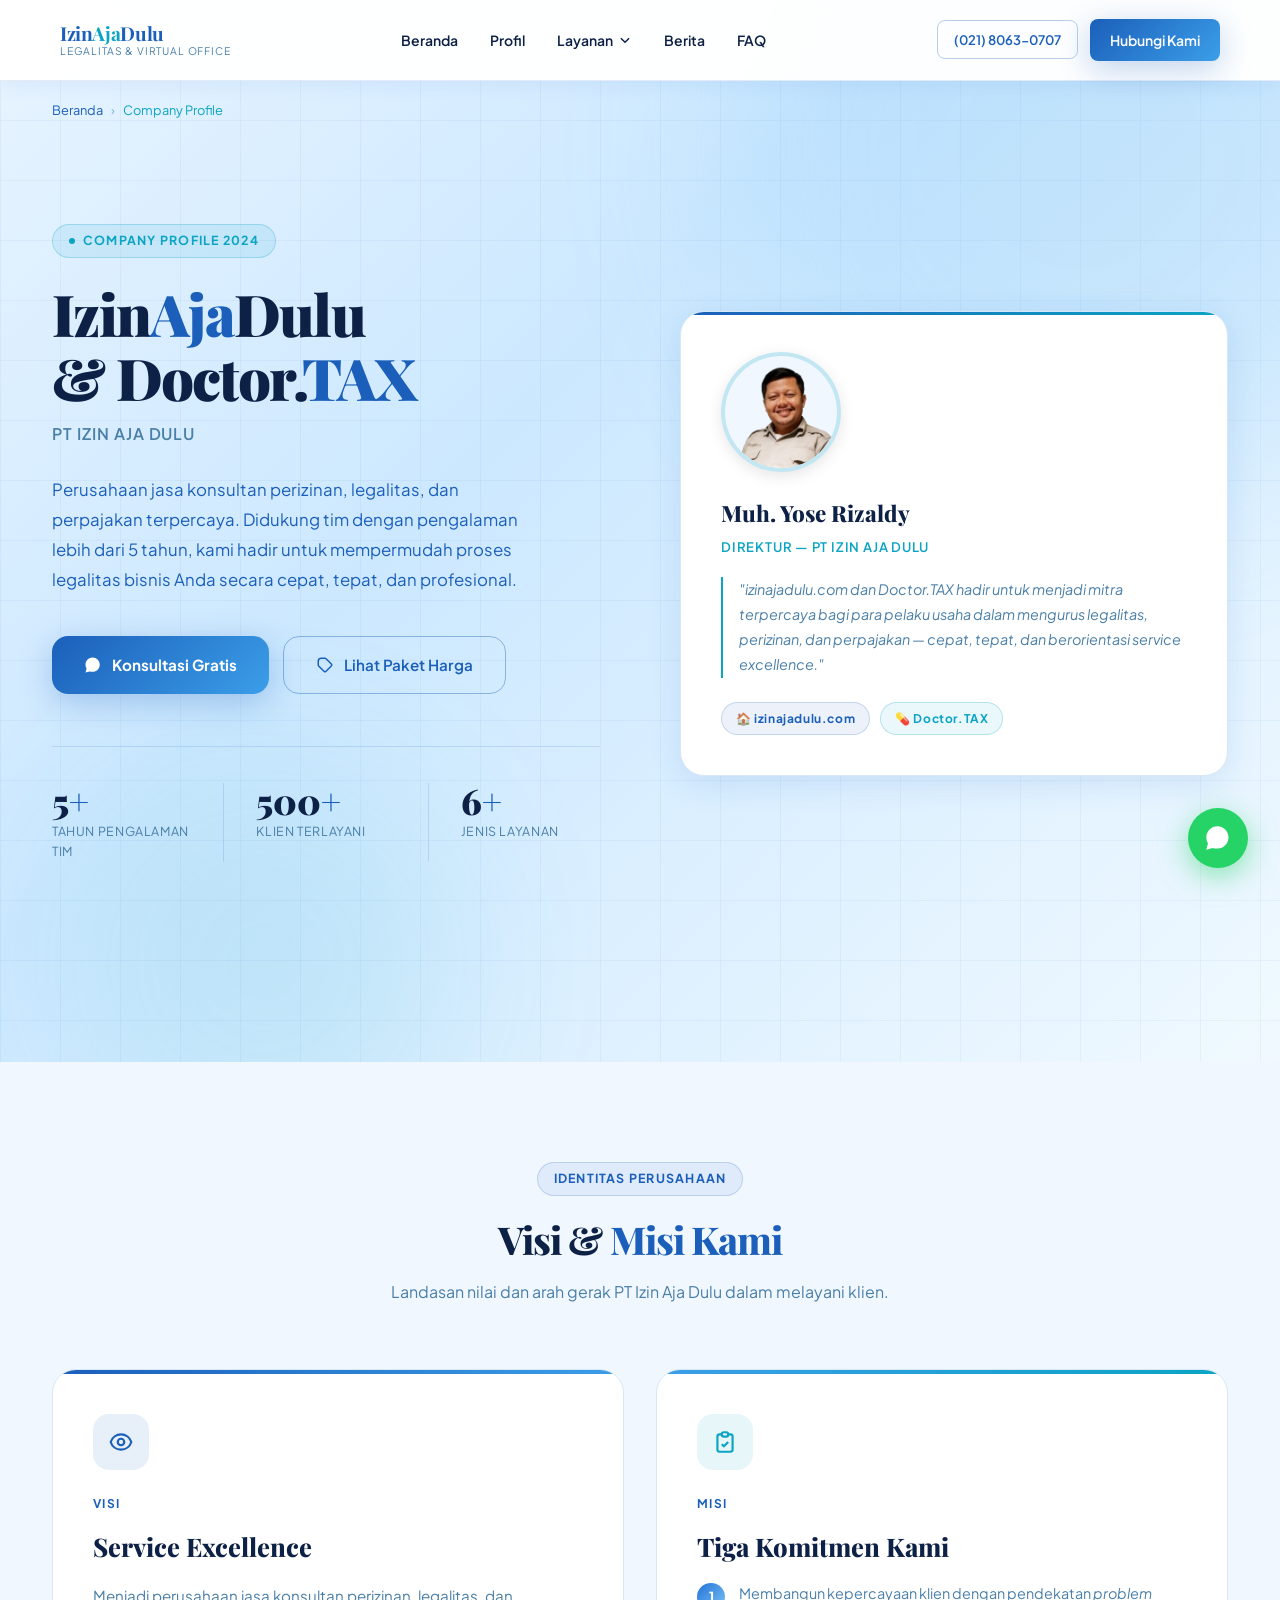
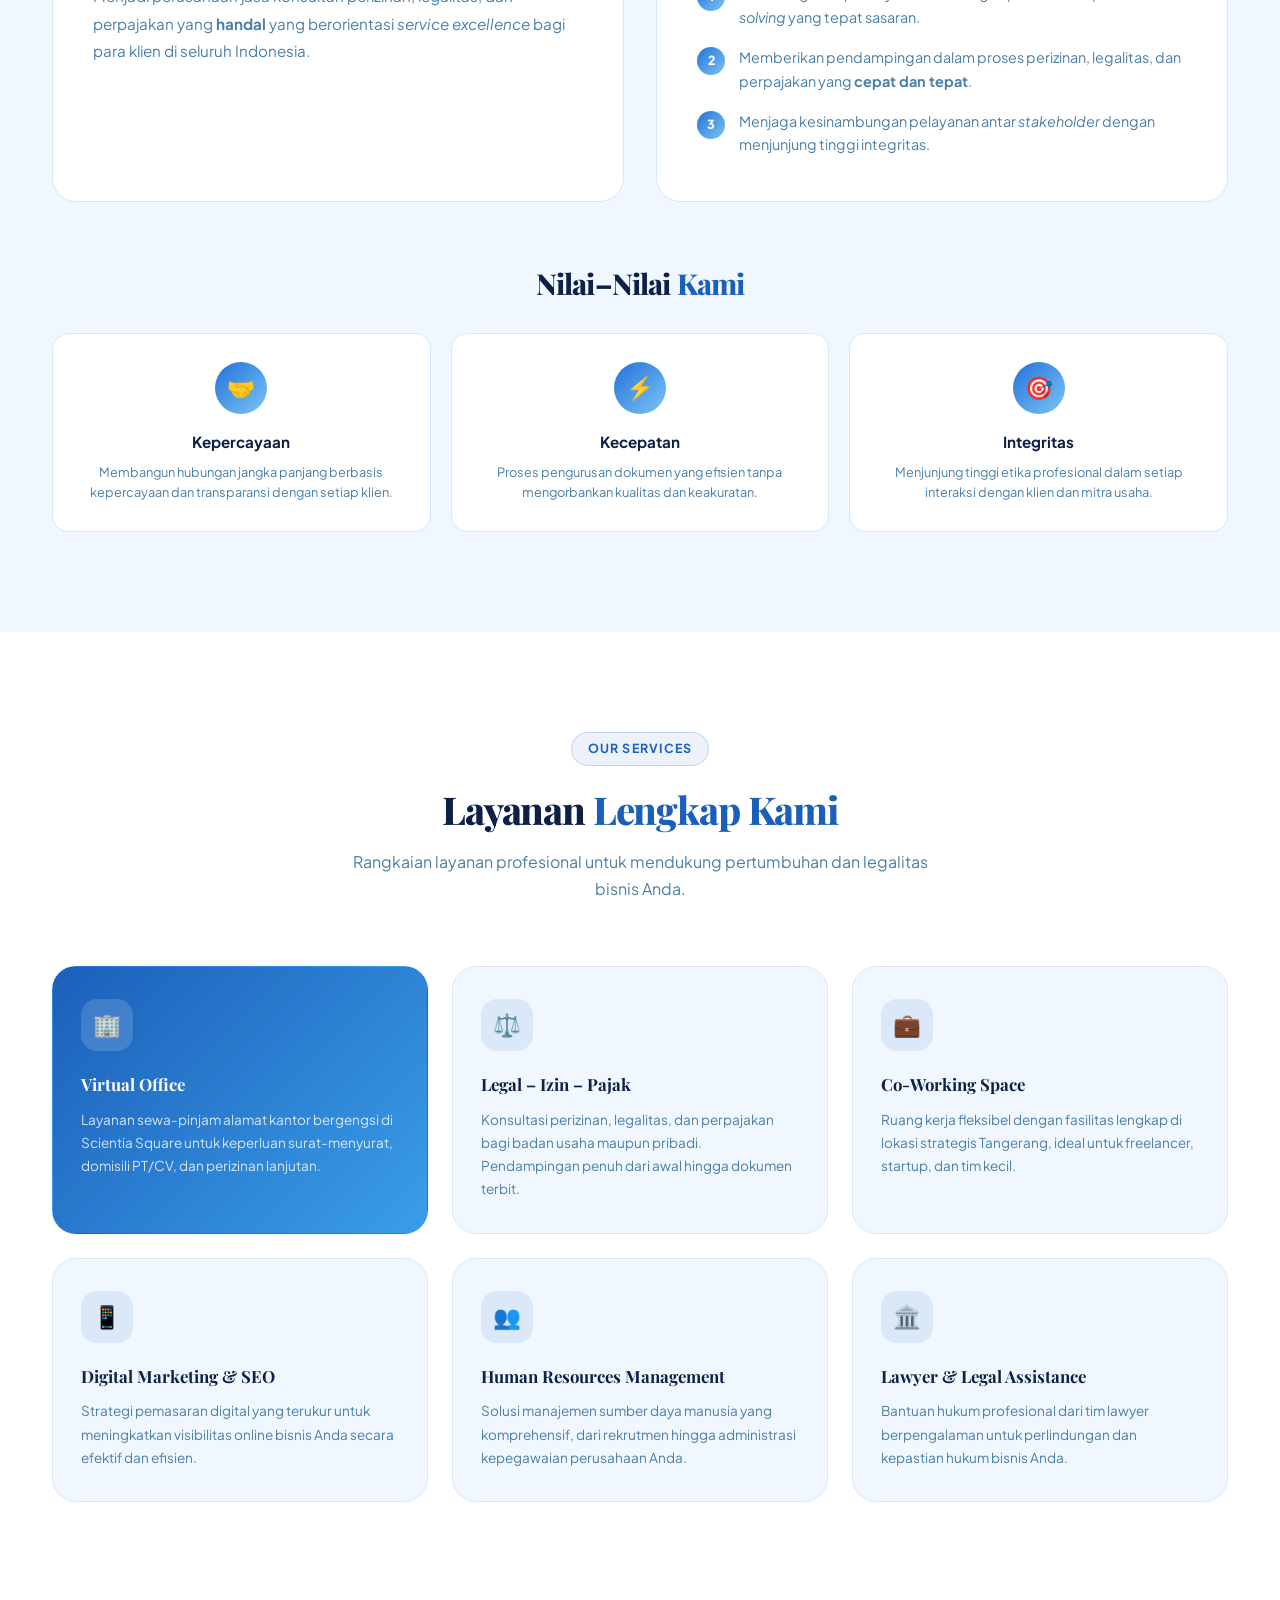
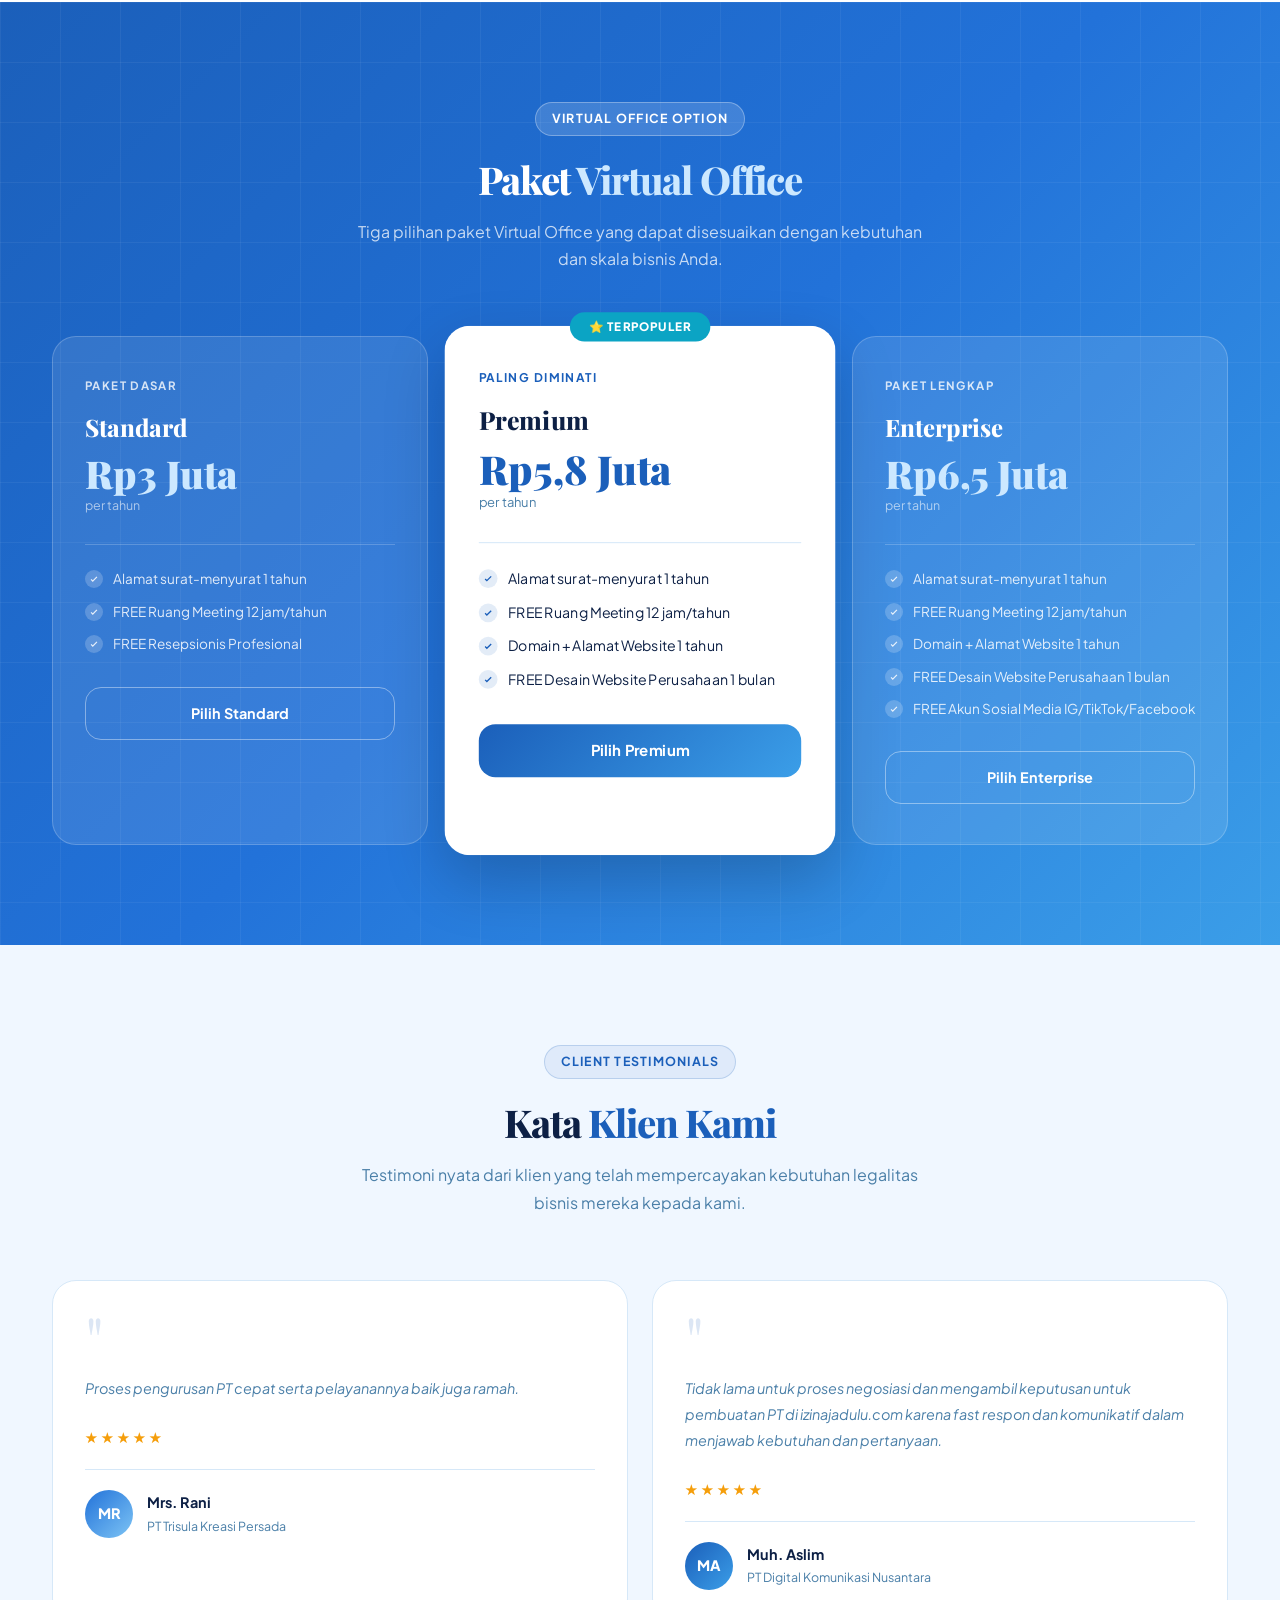
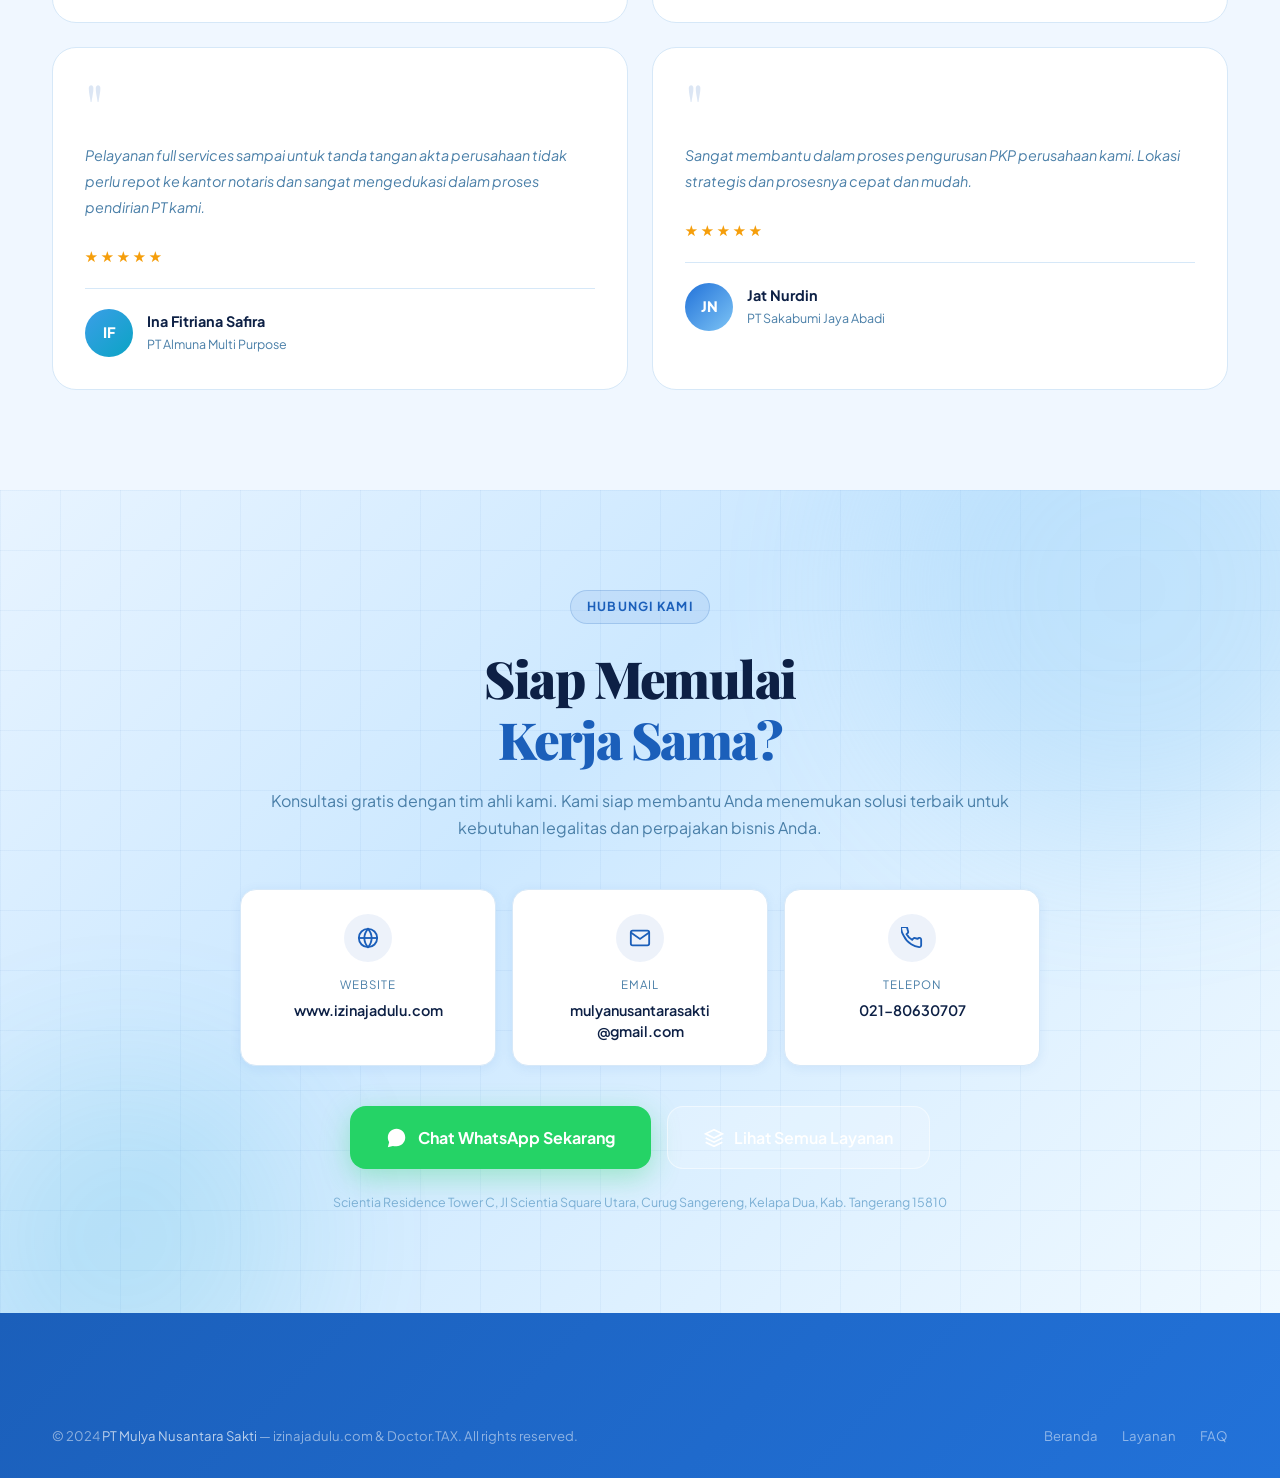
==== commit 9ab4423e: "update" ====
--- a/layanan/company-profile.html
+++ b/layanan/company-profile.html
@@ -4,11 +4,77 @@
 <head>
     <meta charset="UTF-8" />
     <meta name="viewport" content="width=device-width, initial-scale=1.0" />
+
+    <!-- PRIMARY SEO -->
+    <title>Company Profile PT Mulya Nusantara Sakti | Izinajadulu – Konsultan Legalitas Tangerang</title>
     <meta name="description"
-        content="Company Profile PT Mulya Nusantara Sakti – izinajadulu.com & Doctor.TAX. Konsultan perizinan, legalitas, dan pajak terpercaya di Tangerang." />
+        content="Company Profile PT Mulya Nusantara Sakti (Izinajadulu) – konsultan perizinan, legalitas usaha, virtual office, dan pajak terpercaya di Tangerang sejak 2022. 500+ klien telah dilayani." />
     <meta name="keywords"
-        content="company profile izinajadulu, PT Mulya Nusantara Sakti, konsultan pajak tangerang, virtual office tangerang" />
-    <title>Company Profile – PT Mulya Nusantara Sakti | Izinajadulu</title>
+        content="company profile izinajadulu, PT Mulya Nusantara Sakti, konsultan pajak tangerang, virtual office tangerang, jasa legalitas tangerang, profil perusahaan izinajadulu" />
+    <meta name="author" content="Izinajadulu" />
+    <meta name="robots" content="index, follow, max-image-preview:large, max-snippet:-1" />
+    <link rel="canonical" href="https://www.izinajadulu.com/layanan/company-profile.html" />
+
+    <!-- OPEN GRAPH -->
+    <meta property="og:type" content="profile" />
+    <meta property="og:site_name" content="Izinajadulu" />
+    <meta property="og:locale" content="id_ID" />
+    <meta property="og:url" content="https://www.izinajadulu.com/layanan/company-profile.html" />
+    <meta property="og:title" content="Company Profile – PT Mulya Nusantara Sakti | Izinajadulu" />
+    <meta property="og:description"
+        content="Kenali lebih dekat PT Mulya Nusantara Sakti – perusahaan di balik Izinajadulu, konsultan terpercaya untuk legalitas usaha dan virtual office di Tangerang." />
+    <meta property="og:image" content="https://www.izinajadulu.com/img/kantor1.jpeg" />
+
+    <!-- TWITTER CARD -->
+    <meta name="twitter:card" content="summary_large_image" />
+    <meta name="twitter:title" content="Company Profile – PT Mulya Nusantara Sakti | Izinajadulu" />
+    <meta name="twitter:description"
+        content="Konsultan legalitas & virtual office terpercaya di Tangerang. Berdiri sejak 2022, telah melayani 500+ klien." />
+    <meta name="twitter:image" content="https://www.izinajadulu.com/img/kantor1.jpeg" />
+
+    <!-- FAVICON -->
+    <link rel="icon" type="image/png" href="/public/favicon.png" />
+    <link rel="shortcut icon" href="/public/favicon.png" type="image/png" />
+    <link rel="apple-touch-icon" href="/public/favicon.png" />
+
+    <!-- STRUCTURED DATA -->
+    <script type="application/ld+json">
+    {
+      "@context": "https://schema.org",
+      "@type": "AboutPage",
+      "url": "https://www.izinajadulu.com/layanan/company-profile.html",
+      "name": "Company Profile – PT Mulya Nusantara Sakti | Izinajadulu",
+      "description": "Profil perusahaan PT Mulya Nusantara Sakti yang bergerak di bidang konsultasi legalitas usaha, virtual office, pendirian badan usaha, dan perpajakan di Tangerang.",
+      "mainEntity": {
+        "@type": "Organization",
+        "name": "PT Mulya Nusantara Sakti",
+        "alternateName": "Izinajadulu",
+        "foundingDate": "2022",
+        "url": "https://www.izinajadulu.com",
+        "telephone": "+62-21-8063-0707",
+        "address": {
+          "@type": "PostalAddress",
+          "streetAddress": "Scientia Square Utara Tower C, Curug Sangereng",
+          "addressLocality": "Kelapa Dua",
+          "addressRegion": "Tangerang",
+          "postalCode": "15810",
+          "addressCountry": "ID"
+        }
+      }
+    }
+    </script>
+
+    <script type="application/ld+json">
+    {
+      "@context": "https://schema.org",
+      "@type": "BreadcrumbList",
+      "itemListElement": [
+        { "@type": "ListItem", "position": 1, "name": "Beranda", "item": "https://www.izinajadulu.com/" },
+        { "@type": "ListItem", "position": 2, "name": "Company Profile", "item": "https://www.izinajadulu.com/layanan/company-profile.html" }
+      ]
+    }
+    </script>
+
     <link rel="stylesheet" href="/css/style.css" />
     <style>
         /* =====================================================
@@ -1265,7 +1331,7 @@
                         Izin<span class="accent">Aja</span>Dulu<br>
                         & Doctor.<span class="accent">TAX</span>
                     </h1>
-                    <p class="cp-hero-company">PT Mulya Nusantara Sakti</p>
+                    <p class="cp-hero-company">PT Izin Aja Dulu</p>
                     <p class="cp-hero-desc">
                         Perusahaan jasa konsultan perizinan, legalitas, dan perpajakan terpercaya. Didukung tim dengan
                         pengalaman lebih dari 5 tahun, kami hadir untuk mempermudah proses legalitas bisnis Anda secara
@@ -1311,11 +1377,11 @@
                 <div class="director-card reveal">
                     <div class="director-image-wrapper">
                         <img src="/img/ceo.png" alt="Muh. Yose Rizaldy" class="director-img">
-                      
+
                     </div>
 
                     <div class="director-name">Muh. Yose Rizaldy</div>
-                    <div class="director-title">Direktur — PT Mulya Nusantara Sakti</div>
+                    <div class="director-title">Direktur — PT Izin Aja Dulu</div>
                     <p class="director-quote">
                         "izinajadulu.com dan Doctor.TAX hadir untuk menjadi mitra terpercaya bagi para pelaku usaha
                         dalam mengurus legalitas, perizinan, dan perpajakan — cepat, tepat, dan berorientasi service
@@ -1338,7 +1404,7 @@
             <div class="section-header reveal">
                 <div class="section-tag">Identitas Perusahaan</div>
                 <h2 class="section-title">Visi & <span class="highlight">Misi Kami</span></h2>
-                <p class="section-subtitle">Landasan nilai dan arah gerak PT Mulya Nusantara Sakti dalam melayani klien.
+                <p class="section-subtitle">Landasan nilai dan arah gerak PT Izin Aja Dulu dalam melayani klien.
                 </p>
             </div>
 
--- a/css/style.css
+++ b/css/style.css
@@ -9,37 +9,41 @@
    CSS VARIABLES — LIGHT THEME
    ============================================================ */
 :root {
-  --navy:         #1b5fba;
-  --navy-mid:     #2272d9;
-  --navy-light:   #3b9ee8;
-  --blue:         #1b5fba;
-  --blue-mid:     #2272d9;
-  --sky:          #3b9ee8;
-  --sky-light:    #7dc4f5;
-  --accent:       #0ba4c4;
-  --white:        #ffffff;
-  --off-white:    #f0f7ff;
-  --grey-light:   #d6e8f8;
-  --grey:         #7bafd4;
-  --text-dark:    #0d2045;
-  --text-mid:     #1b5fba;
-  --text-light:   #4a7fa8;
-
-  --grad-navy:    linear-gradient(135deg, #1b5fba 0%, #3b9ee8 100%);
-  --grad-blue:    linear-gradient(135deg, #2272d9 0%, #7dc4f5 100%);
-  --grad-hero:    linear-gradient(135deg, #e8f4ff 0%, #cce8ff 40%, #f0f9ff 100%);
-  --grad-card:    linear-gradient(145deg, rgba(27,95,186,0.06) 0%, rgba(59,158,232,0.03) 100%);
+  --navy: #1b5fba;
+  --navy-mid: #2272d9;
+  --navy-light: #3b9ee8;
+  --blue: #1b5fba;
+  --blue-mid: #2272d9;
+  --sky: #3b9ee8;
+  --sky-light: #7dc4f5;
+  --accent: #0ba4c4;
+  --white: #ffffff;
+  --off-white: #f0f7ff;
+  --grey-light: #d6e8f8;
+  --grey: #7bafd4;
+  --text-dark: #0d2045;
+  --text-mid: #1b5fba;
+  --text-light: #4a7fa8;
+
+  --grad-navy: linear-gradient(135deg, #1b5fba 0%, #3b9ee8 100%);
+  --grad-blue: linear-gradient(135deg, #2272d9 0%, #7dc4f5 100%);
+  --grad-hero: linear-gradient(135deg, #e8f4ff 0%, #cce8ff 40%, #f0f9ff 100%);
+  --grad-card: linear-gradient(
+    145deg,
+    rgba(27, 95, 186, 0.06) 0%,
+    rgba(59, 158, 232, 0.03) 100%
+  );
   --grad-section: linear-gradient(180deg, #ffffff 0%, #eaf5ff 100%);
 
   --font-display: "Playfair Display", Georgia, serif;
-  --font-body:    "Plus Jakarta Sans", sans-serif;
-
-  --section-pad:  100px;
-  --container:    1240px;
-
-  --shadow-sm:   0 2px 12px rgba(27, 95, 186, 0.08);
-  --shadow-md:   0 8px 32px rgba(27, 95, 186, 0.13);
-  --shadow-lg:   0 20px 60px rgba(27, 95, 186, 0.18);
+  --font-body: "Plus Jakarta Sans", sans-serif;
+
+  --section-pad: 100px;
+  --container: 1240px;
+
+  --shadow-sm: 0 2px 12px rgba(27, 95, 186, 0.08);
+  --shadow-md: 0 8px 32px rgba(27, 95, 186, 0.13);
+  --shadow-lg: 0 20px 60px rgba(27, 95, 186, 0.18);
   --shadow-blue: 0 8px 32px rgba(27, 95, 186, 0.28);
 
   --radius-sm: 8px;
@@ -47,15 +51,25 @@
   --radius-lg: 24px;
   --radius-xl: 40px;
 
-  --ease:        cubic-bezier(0.25, 0.46, 0.45, 0.94);
+  --ease: cubic-bezier(0.25, 0.46, 0.45, 0.94);
   --ease-bounce: cubic-bezier(0.34, 1.56, 0.64, 1);
 }
 
 /* ============================================================
    RESET & BASE
    ============================================================ */
-*, *::before, *::after { box-sizing: border-box; margin: 0; padding: 0; }
-html { scroll-behavior: smooth; font-size: 16px; -webkit-font-smoothing: antialiased; }
+*,
+*::before,
+*::after {
+  box-sizing: border-box;
+  margin: 0;
+  padding: 0;
+}
+html {
+  scroll-behavior: smooth;
+  font-size: 16px;
+  -webkit-font-smoothing: antialiased;
+}
 body {
   font-family: var(--font-body);
   color: var(--text-dark);
@@ -63,10 +77,23 @@
   line-height: 1.6;
   overflow-x: hidden;
 }
-img { display: block; max-width: 100%; }
-a { text-decoration: none; color: inherit; }
-ul { list-style: none; }
-button { cursor: pointer; border: none; background: none; font-family: inherit; }
+img {
+  display: block;
+  max-width: 100%;
+}
+a {
+  text-decoration: none;
+  color: inherit;
+}
+ul {
+  list-style: none;
+}
+button {
+  cursor: pointer;
+  border: none;
+  background: none;
+  font-family: inherit;
+}
 
 .container {
   width: 100%;
@@ -79,26 +106,43 @@
    LOADER
    ============================================================ */
 #loader {
-  position: fixed; inset: 0;
+  position: fixed;
+  inset: 0;
   background: linear-gradient(135deg, #e8f4ff 0%, #cce8ff 100%);
-  display: flex; align-items: center; justify-content: center;
+  display: flex;
+  align-items: center;
+  justify-content: center;
   z-index: 9999;
-  transition: opacity 0.5s var(--ease), visibility 0.5s;
-}
-#loader.hidden { opacity: 0; visibility: hidden; }
-.loader-inner { text-align: center; }
+  transition:
+    opacity 0.5s var(--ease),
+    visibility 0.5s;
+}
+#loader.hidden {
+  opacity: 0;
+  visibility: hidden;
+}
+.loader-inner {
+  text-align: center;
+}
 .loader-logo {
   font-family: var(--font-display);
-  font-size: 2rem; font-weight: 700;
+  font-size: 2rem;
+  font-weight: 700;
   color: var(--blue);
-  margin-bottom: 24px; opacity: 0;
+  margin-bottom: 24px;
+  opacity: 0;
   animation: fadeUp 0.6s 0.2s var(--ease) forwards;
 }
-.loader-logo span { color: var(--accent); }
+.loader-logo span {
+  color: var(--accent);
+}
 .loader-bar {
-  width: 200px; height: 3px;
-  background: rgba(27,95,186,0.15);
-  border-radius: 3px; overflow: hidden; margin: 0 auto;
+  width: 200px;
+  height: 3px;
+  background: rgba(27, 95, 186, 0.15);
+  border-radius: 3px;
+  overflow: hidden;
+  margin: 0 auto;
 }
 .loader-bar-fill {
   height: 100%;
@@ -106,16 +150,26 @@
   border-radius: 3px;
   animation: loadBar 1.8s var(--ease) forwards;
 }
-@keyframes loadBar { from { width: 0% } to { width: 100% } }
+@keyframes loadBar {
+  from {
+    width: 0%;
+  }
+  to {
+    width: 100%;
+  }
+}
 
 /* ============================================================
    SCROLL PROGRESS
    ============================================================ */
 #scroll-progress {
-  position: fixed; top: 0; left: 0;
+  position: fixed;
+  top: 0;
+  left: 0;
   height: 3px;
   background: linear-gradient(90deg, var(--blue), var(--accent));
-  z-index: 1001; width: 0%;
+  z-index: 1001;
+  width: 0%;
   transition: width 0.1s linear;
 }
 
@@ -123,190 +177,314 @@
    NAVBAR
    ============================================================ */
 #navbar {
-  position: fixed; top: 0; left: 0; right: 0;
-  z-index: 1000; padding: 0;
+  position: fixed;
+  top: 0;
+  left: 0;
+  right: 0;
+  z-index: 1000;
+  padding: 0;
   transition: all 0.4s var(--ease);
 }
 
 .nav-top-bar {
   background: var(--blue);
   padding: 8px 0;
-  border-bottom: 1px solid rgba(255,255,255,0.15);
-  display: flex; align-items: center;
+  border-bottom: 1px solid rgba(255, 255, 255, 0.15);
+  display: flex;
+  align-items: center;
   transition: all 0.4s var(--ease);
 }
 .nav-top-content {
-  display: flex; align-items: center; justify-content: space-between;
-  width: 100%; max-width: var(--container);
-  margin: 0 auto; padding: 0 32px;
+  display: flex;
+  align-items: center;
+  justify-content: space-between;
+  width: 100%;
+  max-width: var(--container);
+  margin: 0 auto;
+  padding: 0 32px;
 }
 .nav-top-left {
-  display: flex; align-items: center; gap: 24px;
+  display: flex;
+  align-items: center;
+  gap: 24px;
 }
 .nav-top-item {
-  display: flex; align-items: center; gap: 7px;
-  font-size: 0.8rem; color: rgba(255,255,255,0.85);
+  display: flex;
+  align-items: center;
+  gap: 7px;
+  font-size: 0.8rem;
+  color: rgba(255, 255, 255, 0.85);
   transition: color 0.2s;
 }
-.nav-top-item:hover { color: #fff; }
+.nav-top-item:hover {
+  color: #fff;
+}
 
 .nav-main {
-  background: rgba(255,255,255,0.97);
+  background: rgba(255, 255, 255, 0.97);
   backdrop-filter: blur(20px);
   -webkit-backdrop-filter: blur(20px);
-  border-bottom: 1px solid rgba(27,95,186,0.12);
+  border-bottom: 1px solid rgba(27, 95, 186, 0.12);
   padding: 0;
   transition: all 0.4s var(--ease);
   width: 100%;
   overflow: visible;
-  box-shadow: 0 2px 20px rgba(27,95,186,0.08);
-}
-
-#navbar.scrolled .nav-top-bar { display: none; }
+  box-shadow: 0 2px 20px rgba(27, 95, 186, 0.08);
+}
+
+#navbar.scrolled .nav-top-bar {
+  display: none;
+}
 #navbar.scrolled .nav-main {
-  background: rgba(255,255,255,0.99);
+  background: rgba(255, 255, 255, 0.99);
   box-shadow: var(--shadow-md);
 }
 
 .nav-main-content {
-  max-width: 1200px; margin: 0 auto; padding: 0 20px;
+  max-width: 1200px;
+  margin: 0 auto;
+  padding: 0 20px;
   height: 80px;
-  display: flex; align-items: center; justify-content: space-between;
+  display: flex;
+  align-items: center;
+  justify-content: space-between;
   overflow: visible;
 }
 
-.nav-logo { display: flex; align-items: center; text-decoration: none; }
+.nav-logo {
+  display: flex;
+  align-items: center;
+  text-decoration: none;
+}
 
 .nav-logo-icon {
-  height: 120px;
-  display: flex; align-items: center;
+  height: 195px;
+  display: flex;
+  align-items: center;
 }
 .nav-logo-icon img {
-  height: 100%; width: auto; max-width: 300px;
-  object-fit: contain; display: block;
-  border-radius: 0; background: transparent;
-}
-
-.nav-logo-text { display: flex; flex-direction: column; line-height: 1.2; }
+  height: 100%;
+  width: auto;
+  max-width: 305px;
+  object-fit: contain;
+  display: block;
+  border-radius: 0;
+  background: transparent;
+}
+
+.nav-logo-text {
+  display: flex;
+  flex-direction: column;
+  line-height: 1.2;
+}
 .nav-logo-name {
   font-family: var(--font-display);
-  font-size: 1.2rem; font-weight: 700;
-  color: var(--blue); letter-spacing: -0.02em;
-}
-.nav-logo-name span { color: var(--accent); }
+  font-size: 1.2rem;
+  font-weight: 700;
+  color: var(--blue);
+  letter-spacing: -0.02em;
+}
+.nav-logo-name span {
+  color: var(--accent);
+}
 .nav-logo-tagline {
-  font-size: 0.65rem; color: var(--text-light);
-  letter-spacing: 0.08em; text-transform: uppercase;
-}
-
-.nav-menu { display: flex; align-items: center; gap: 4px; }
-.nav-item { position: relative; }
+  font-size: 0.65rem;
+  color: var(--text-light);
+  letter-spacing: 0.08em;
+  text-transform: uppercase;
+}
+
+.nav-menu {
+  display: flex;
+  align-items: center;
+  gap: 4px;
+}
+.nav-item {
+  position: relative;
+}
 .nav-link {
-  display: flex; align-items: center; gap: 5px;
+  display: flex;
+  align-items: center;
+  gap: 5px;
   padding: 8px 14px;
-  font-size: 0.875rem; font-weight: 600;
+  font-size: 0.875rem;
+  font-weight: 600;
   color: var(--text-dark);
   border-radius: var(--radius-sm);
   transition: all 0.2s var(--ease);
   white-space: nowrap;
 }
-.nav-link:hover, .nav-link.active {
+.nav-link:hover,
+.nav-link.active {
   color: var(--blue);
-  background: rgba(27,95,186,0.07);
-}
-.nav-link svg { transition: transform 0.2s; }
-.nav-item:hover .nav-link svg { transform: rotate(180deg); }
+  background: rgba(27, 95, 186, 0.07);
+}
+.nav-link svg {
+  transition: transform 0.2s;
+}
+.nav-item:hover .nav-link svg {
+  transform: rotate(180deg);
+}
 
 .nav-dropdown {
-  position: absolute; top: calc(100% + 10px); left: 50%;
+  position: absolute;
+  top: calc(100% + 10px);
+  left: 50%;
   transform: translateX(-50%) translateY(-8px);
   background: var(--white);
   border-radius: var(--radius-md);
   box-shadow: var(--shadow-lg);
-  padding: 8px; min-width: 260px;
-  opacity: 0; visibility: hidden;
+  padding: 8px;
+  min-width: 260px;
+  opacity: 0;
+  visibility: hidden;
   transition: all 0.25s var(--ease);
   border: 1px solid var(--grey-light);
 }
 .nav-item:hover .nav-dropdown {
-  opacity: 1; visibility: visible;
+  opacity: 1;
+  visibility: visible;
   transform: translateX(-50%) translateY(0);
 }
 .dropdown-item {
-  display: flex; align-items: center; gap: 12px;
+  display: flex;
+  align-items: center;
+  gap: 12px;
   padding: 12px 14px;
   border-radius: var(--radius-sm);
   transition: all 0.2s;
 }
-.dropdown-item:hover { background: var(--off-white); }
+.dropdown-item:hover {
+  background: var(--off-white);
+}
 .dropdown-icon {
-  width: 36px; height: 36px;
+  width: 36px;
+  height: 36px;
   border-radius: 8px;
   background: var(--grad-navy);
-  display: flex; align-items: center; justify-content: center;
+  display: flex;
+  align-items: center;
+  justify-content: center;
   flex-shrink: 0;
 }
-.dropdown-text { display: flex; flex-direction: column; line-height: 1.3; }
-.dropdown-label { font-size: 0.875rem; font-weight: 600; color: var(--text-dark); }
-.dropdown-desc { font-size: 0.75rem; color: var(--text-light); }
-
-.nav-cta { display: flex; align-items: center; gap: 12px; }
+.dropdown-text {
+  display: flex;
+  flex-direction: column;
+  line-height: 1.3;
+}
+.dropdown-label {
+  font-size: 0.875rem;
+  font-weight: 600;
+  color: var(--text-dark);
+}
+.dropdown-desc {
+  font-size: 0.75rem;
+  color: var(--text-light);
+}
+
+.nav-cta {
+  display: flex;
+  align-items: center;
+  gap: 12px;
+}
 .btn-nav-phone {
-  display: flex; align-items: center; gap: 7px;
+  display: flex;
+  align-items: center;
+  gap: 7px;
   padding: 8px 16px;
-  font-size: 0.82rem; font-weight: 600;
+  font-size: 0.82rem;
+  font-weight: 600;
   color: var(--blue);
-  border: 1.5px solid rgba(27,95,186,0.3);
+  border: 1.5px solid rgba(27, 95, 186, 0.3);
   border-radius: var(--radius-sm);
   transition: all 0.2s;
 }
-.btn-nav-phone:hover { color: var(--blue); border-color: var(--blue); background: rgba(27,95,186,0.06); }
+.btn-nav-phone:hover {
+  color: var(--blue);
+  border-color: var(--blue);
+  background: rgba(27, 95, 186, 0.06);
+}
 .btn-nav-wa {
-  display: flex; align-items: center; gap: 8px;
+  display: flex;
+  align-items: center;
+  gap: 8px;
   padding: 10px 20px;
   background: var(--grad-navy);
   color: var(--white);
-  font-size: 0.875rem; font-weight: 600;
+  font-size: 0.875rem;
+  font-weight: 600;
   border-radius: var(--radius-sm);
   box-shadow: var(--shadow-blue);
   transition: all 0.25s var(--ease);
 }
-.btn-nav-wa:hover { transform: translateY(-2px); box-shadow: 0 12px 36px rgba(27,95,186,0.35); }
+.btn-nav-wa:hover {
+  transform: translateY(-2px);
+  box-shadow: 0 12px 36px rgba(27, 95, 186, 0.35);
+}
 
 /* Hamburger */
 .nav-hamburger {
-  display: none; flex-direction: column; gap: 5px; padding: 6px;
+  display: none;
+  flex-direction: column;
+  gap: 5px;
+  padding: 6px;
 }
 .hamburger-line {
-  width: 24px; height: 2px;
+  width: 24px;
+  height: 2px;
   background: var(--blue);
-  border-radius: 2px; transition: all 0.3s var(--ease);
-}
-.nav-hamburger.open .hamburger-line:nth-child(1) { transform: translateY(7px) rotate(45deg); }
-.nav-hamburger.open .hamburger-line:nth-child(2) { opacity: 0; transform: scaleX(0); }
-.nav-hamburger.open .hamburger-line:nth-child(3) { transform: translateY(-7px) rotate(-45deg); }
+  border-radius: 2px;
+  transition: all 0.3s var(--ease);
+}
+.nav-hamburger.open .hamburger-line:nth-child(1) {
+  transform: translateY(7px) rotate(45deg);
+}
+.nav-hamburger.open .hamburger-line:nth-child(2) {
+  opacity: 0;
+  transform: scaleX(0);
+}
+.nav-hamburger.open .hamburger-line:nth-child(3) {
+  transform: translateY(-7px) rotate(-45deg);
+}
 
 /* Mobile menu */
 .nav-mobile {
-  display: none; flex-direction: column;
+  display: none;
+  flex-direction: column;
   background: var(--white);
   padding: 16px 24px 24px;
   border-top: 1px solid var(--grey-light);
-  max-height: 0; overflow: hidden;
-  transition: max-height 0.4s var(--ease), padding 0.4s var(--ease);
-}
-.nav-mobile.open { max-height: 600px; }
+  max-height: 0;
+  overflow: hidden;
+  transition:
+    max-height 0.4s var(--ease),
+    padding 0.4s var(--ease);
+}
+.nav-mobile.open {
+  max-height: 600px;
+}
 .mobile-nav-link {
-  display: flex; align-items: center;
+  display: flex;
+  align-items: center;
   padding: 14px 0;
-  font-size: 0.95rem; font-weight: 500;
+  font-size: 0.95rem;
+  font-weight: 500;
   color: var(--text-dark);
   border-bottom: 1px solid var(--grey-light);
   gap: 10px;
 }
-.mobile-nav-link:last-child { border-bottom: none; }
-.mobile-nav-link:hover { color: var(--blue); }
-.mobile-cta-group { display: flex; flex-direction: column; gap: 10px; margin-top: 20px; }
+.mobile-nav-link:last-child {
+  border-bottom: none;
+}
+.mobile-nav-link:hover {
+  color: var(--blue);
+}
+.mobile-cta-group {
+  display: flex;
+  flex-direction: column;
+  gap: 10px;
+  margin-top: 20px;
+}
 
 /* ============================================================
    HERO SECTION
@@ -315,153 +493,289 @@
   min-height: 100vh;
   background: var(--grad-hero);
   position: relative;
-  display: flex; align-items: center;
-  overflow: hidden; padding-top: 120px;
-}
-.hero-bg-shapes { position: absolute; inset: 0; overflow: hidden; pointer-events: none; }
+  display: flex;
+  align-items: center;
+  overflow: hidden;
+  padding-top: 120px;
+}
+.hero-bg-shapes {
+  position: absolute;
+  inset: 0;
+  overflow: hidden;
+  pointer-events: none;
+}
 .hero-shape {
-  position: absolute; border-radius: 50%;
-  filter: blur(80px); opacity: 0.18;
-}
-.hero-shape-1 { width: 600px; height: 600px; background: var(--sky-light); top: -100px; right: -100px; }
-.hero-shape-2 { width: 400px; height: 400px; background: #bae0ff; bottom: -80px; left: 10%; }
-.hero-shape-3 { width: 300px; height: 300px; background: var(--accent); top: 30%; left: -50px; opacity: 0.09; }
+  position: absolute;
+  border-radius: 50%;
+  filter: blur(80px);
+  opacity: 0.18;
+}
+.hero-shape-1 {
+  width: 600px;
+  height: 600px;
+  background: var(--sky-light);
+  top: -100px;
+  right: -100px;
+}
+.hero-shape-2 {
+  width: 400px;
+  height: 400px;
+  background: #bae0ff;
+  bottom: -80px;
+  left: 10%;
+}
+.hero-shape-3 {
+  width: 300px;
+  height: 300px;
+  background: var(--accent);
+  top: 30%;
+  left: -50px;
+  opacity: 0.09;
+}
 .hero-grid-overlay {
-  position: absolute; inset: 0;
+  position: absolute;
+  inset: 0;
   background-image:
-    linear-gradient(rgba(27,95,186,0.05) 1px, transparent 1px),
-    linear-gradient(90deg, rgba(27,95,186,0.05) 1px, transparent 1px);
+    linear-gradient(rgba(27, 95, 186, 0.05) 1px, transparent 1px),
+    linear-gradient(90deg, rgba(27, 95, 186, 0.05) 1px, transparent 1px);
   background-size: 60px 60px;
 }
 .hero-content {
-  display: grid; grid-template-columns: 1fr 1fr;
-  gap: 80px; align-items: center;
-  position: relative; z-index: 2;
+  display: grid;
+  grid-template-columns: 1fr 1fr;
+  gap: 80px;
+  align-items: center;
+  position: relative;
+  z-index: 2;
   padding: 60px 0;
 }
 .hero-badge {
-  display: inline-flex; align-items: center; gap: 8px;
-  background: rgba(27,95,186,0.1);
-  border: 1px solid rgba(27,95,186,0.25);
+  display: inline-flex;
+  align-items: center;
+  gap: 8px;
+  background: rgba(27, 95, 186, 0.1);
+  border: 1px solid rgba(27, 95, 186, 0.25);
   border-radius: 100px;
   padding: 7px 16px;
-  font-size: 0.8rem; font-weight: 600;
-  color: var(--blue); letter-spacing: 0.04em; text-transform: uppercase;
-  margin-bottom: 24px; opacity: 0;
+  font-size: 0.8rem;
+  font-weight: 600;
+  color: var(--blue);
+  letter-spacing: 0.04em;
+  text-transform: uppercase;
+  margin-bottom: 24px;
+  opacity: 0;
   animation: fadeUp 0.6s 0.5s var(--ease) forwards;
 }
 .hero-badge-dot {
-  width: 6px; height: 6px;
+  width: 6px;
+  height: 6px;
   background: var(--blue);
-  border-radius: 50%; animation: pulse 2s infinite;
+  border-radius: 50%;
+  animation: pulse 2s infinite;
 }
 .hero-title {
   font-family: var(--font-display);
   font-size: clamp(2.4rem, 4vw, 3.6rem);
-  font-weight: 900; color: var(--text-dark);
-  line-height: 1.12; letter-spacing: -0.03em;
-  margin-bottom: 24px; opacity: 0;
+  font-weight: 900;
+  color: var(--text-dark);
+  line-height: 1.12;
+  letter-spacing: -0.03em;
+  margin-bottom: 24px;
+  opacity: 0;
   animation: fadeUp 0.7s 0.65s var(--ease) forwards;
 }
-.hero-title .accent { color: var(--blue); }
-.hero-title .underline-text { position: relative; display: inline-block; }
+.hero-title .accent {
+  color: var(--blue);
+}
+.hero-title .underline-text {
+  position: relative;
+  display: inline-block;
+}
 .hero-title .underline-text::after {
-  content: ""; position: absolute;
-  bottom: 2px; left: 0; width: 100%; height: 3px;
-  background: var(--grad-blue); border-radius: 2px;
+  content: "";
+  position: absolute;
+  bottom: 2px;
+  left: 0;
+  width: 100%;
+  height: 3px;
+  background: var(--grad-blue);
+  border-radius: 2px;
 }
 .hero-desc {
-  font-size: 1.05rem; color: var(--text-light);
-  line-height: 1.75; margin-bottom: 40px;
-  max-width: 520px; opacity: 0;
+  font-size: 1.05rem;
+  color: var(--text-light);
+  line-height: 1.75;
+  margin-bottom: 40px;
+  max-width: 520px;
+  opacity: 0;
   animation: fadeUp 0.7s 0.8s var(--ease) forwards;
 }
 .hero-cta {
-  display: flex; align-items: center; gap: 16px; flex-wrap: wrap;
-  opacity: 0; animation: fadeUp 0.7s 0.95s var(--ease) forwards;
+  display: flex;
+  align-items: center;
+  gap: 16px;
+  flex-wrap: wrap;
+  opacity: 0;
+  animation: fadeUp 0.7s 0.95s var(--ease) forwards;
 }
 .btn-primary {
-  display: inline-flex; align-items: center; gap: 10px;
+  display: inline-flex;
+  align-items: center;
+  gap: 10px;
   padding: 16px 32px;
   background: var(--grad-navy);
   color: var(--white);
-  font-size: 0.95rem; font-weight: 700;
+  font-size: 0.95rem;
+  font-weight: 700;
   border-radius: var(--radius-md);
   box-shadow: var(--shadow-blue);
   transition: all 0.3s var(--ease);
 }
-.btn-primary:hover { transform: translateY(-3px); box-shadow: 0 16px 48px rgba(27,95,186,0.38); }
-.btn-primary:active { transform: translateY(-1px); }
+.btn-primary:hover {
+  transform: translateY(-3px);
+  box-shadow: 0 16px 48px rgba(27, 95, 186, 0.38);
+}
+.btn-primary:active {
+  transform: translateY(-1px);
+}
 .btn-secondary {
-  display: inline-flex; align-items: center; gap: 10px;
+  display: inline-flex;
+  align-items: center;
+  gap: 10px;
   padding: 16px 32px;
   background: transparent;
   color: var(--blue);
-  font-size: 0.95rem; font-weight: 600;
-  border: 1.5px solid rgba(27,95,186,0.4);
+  font-size: 0.95rem;
+  font-weight: 600;
+  border: 1.5px solid rgba(27, 95, 186, 0.4);
   border-radius: var(--radius-md);
   transition: all 0.3s var(--ease);
 }
-.btn-secondary:hover { background: rgba(27,95,186,0.07); border-color: var(--blue); transform: translateY(-3px); }
+.btn-secondary:hover {
+  background: rgba(27, 95, 186, 0.07);
+  border-color: var(--blue);
+  transform: translateY(-3px);
+}
 .hero-stats {
-  display: flex; gap: 40px;
-  margin-top: 52px; padding-top: 36px;
-  border-top: 1px solid rgba(27,95,186,0.15);
-  opacity: 0; animation: fadeUp 0.7s 1.1s var(--ease) forwards;
-}
-.hero-stat { display: flex; flex-direction: column; gap: 4px; }
+  display: flex;
+  gap: 40px;
+  margin-top: 52px;
+  padding-top: 36px;
+  border-top: 1px solid rgba(27, 95, 186, 0.15);
+  opacity: 0;
+  animation: fadeUp 0.7s 1.1s var(--ease) forwards;
+}
+.hero-stat {
+  display: flex;
+  flex-direction: column;
+  gap: 4px;
+}
 .hero-stat-num {
   font-family: var(--font-display);
-  font-size: 2rem; font-weight: 800;
-  color: var(--blue); line-height: 1;
-}
-.hero-stat-num span { color: var(--accent); }
+  font-size: 2rem;
+  font-weight: 800;
+  color: var(--blue);
+  line-height: 1;
+}
+.hero-stat-num span {
+  color: var(--accent);
+}
 .hero-stat-label {
-  font-size: 0.8rem; color: var(--text-light);
-  letter-spacing: 0.04em; text-transform: uppercase;
-}
-.hero-visual { position: relative; opacity: 0; animation: fadeLeft 0.8s 0.7s var(--ease) forwards; }
+  font-size: 0.8rem;
+  color: var(--text-light);
+  letter-spacing: 0.04em;
+  text-transform: uppercase;
+}
+.hero-visual {
+  position: relative;
+  opacity: 0;
+  animation: fadeLeft 0.8s 0.7s var(--ease) forwards;
+}
 .hero-card-main {
-  background: rgba(255,255,255,0.85);
+  background: rgba(255, 255, 255, 0.85);
   backdrop-filter: blur(20px);
-  border: 1px solid rgba(27,95,186,0.15);
+  border: 1px solid rgba(27, 95, 186, 0.15);
   border-radius: var(--radius-lg);
   padding: 32px;
   position: relative;
   box-shadow: var(--shadow-md);
 }
 .hero-card-header {
-  display: flex; align-items: center; justify-content: space-between;
+  display: flex;
+  align-items: center;
+  justify-content: space-between;
   margin-bottom: 28px;
 }
-.hero-card-title { font-size: 1rem; font-weight: 700; color: var(--text-dark); }
-.hero-card-subtitle { font-size: 0.75rem; color: var(--text-light); margin-top: 2px; }
+.hero-card-title {
+  font-size: 1rem;
+  font-weight: 700;
+  color: var(--text-dark);
+}
+.hero-card-subtitle {
+  font-size: 0.75rem;
+  color: var(--text-light);
+  margin-top: 2px;
+}
 .hero-card-badge {
-  background: rgba(27,95,186,0.1); color: var(--blue);
-  font-size: 0.72rem; font-weight: 700;
-  padding: 5px 12px; border-radius: 100px;
-  border: 1px solid rgba(27,95,186,0.2);
-}
-.service-list { display: flex; flex-direction: column; gap: 12px; }
+  background: rgba(27, 95, 186, 0.1);
+  color: var(--blue);
+  font-size: 0.72rem;
+  font-weight: 700;
+  padding: 5px 12px;
+  border-radius: 100px;
+  border: 1px solid rgba(27, 95, 186, 0.2);
+}
+.service-list {
+  display: flex;
+  flex-direction: column;
+  gap: 12px;
+}
 .service-item {
-  display: flex; align-items: center; justify-content: space-between;
+  display: flex;
+  align-items: center;
+  justify-content: space-between;
   padding: 14px 16px;
   background: var(--off-white);
   border-radius: var(--radius-sm);
   border: 1px solid var(--grey-light);
   transition: all 0.2s;
 }
-.service-item:hover { background: rgba(27,95,186,0.06); border-color: rgba(27,95,186,0.25); }
-.service-item-left { display: flex; align-items: center; gap: 12px; }
+.service-item:hover {
+  background: rgba(27, 95, 186, 0.06);
+  border-color: rgba(27, 95, 186, 0.25);
+}
+.service-item-left {
+  display: flex;
+  align-items: center;
+  gap: 12px;
+}
 .service-item-icon {
-  width: 36px; height: 36px; border-radius: 8px;
+  width: 36px;
+  height: 36px;
+  border-radius: 8px;
   background: var(--grad-navy);
-  display: flex; align-items: center; justify-content: center;
-}
-.service-item-name { font-size: 0.875rem; font-weight: 600; color: var(--text-dark); }
-.service-item-price { font-size: 0.75rem; color: var(--text-light); margin-top: 1px; }
-.service-item-arrow { color: var(--grey); transition: all 0.2s; }
-.service-item:hover .service-item-arrow { color: var(--blue); transform: translateX(3px); }
+  display: flex;
+  align-items: center;
+  justify-content: center;
+}
+.service-item-name {
+  font-size: 0.875rem;
+  font-weight: 600;
+  color: var(--text-dark);
+}
+.service-item-price {
+  font-size: 0.75rem;
+  color: var(--text-light);
+  margin-top: 1px;
+}
+.service-item-arrow {
+  color: var(--grey);
+  transition: all 0.2s;
+}
+.service-item:hover .service-item-arrow {
+  color: var(--blue);
+  transform: translateX(3px);
+}
 .hero-float-card {
   position: absolute;
   background: var(--white);
@@ -471,161 +785,361 @@
   animation: float 3s ease-in-out infinite;
   border: 1px solid var(--grey-light);
 }
-.hero-float-1 { top: -30px; left: -40px; animation-delay: 0s; }
-.hero-float-2 { bottom: -30px; right: -20px; animation-delay: 1.5s; }
-.float-content { display: flex; align-items: center; gap: 10px; }
-.float-icon { width: 38px; height: 38px; border-radius: 8px; display: flex; align-items: center; justify-content: center; }
-.float-icon.blue { background: rgba(27,95,186,0.1); color: var(--blue); }
-.float-icon.green { background: rgba(34,197,94,0.1); color: #22c55e; }
-.float-text { display: flex; flex-direction: column; }
-.float-label { font-size: 0.7rem; color: var(--text-light); }
-.float-value { font-size: 0.95rem; font-weight: 700; color: var(--text-dark); }
+.hero-float-1 {
+  top: -30px;
+  left: -40px;
+  animation-delay: 0s;
+}
+.hero-float-2 {
+  bottom: -30px;
+  right: -20px;
+  animation-delay: 1.5s;
+}
+.float-content {
+  display: flex;
+  align-items: center;
+  gap: 10px;
+}
+.float-icon {
+  width: 38px;
+  height: 38px;
+  border-radius: 8px;
+  display: flex;
+  align-items: center;
+  justify-content: center;
+}
+.float-icon.blue {
+  background: rgba(27, 95, 186, 0.1);
+  color: var(--blue);
+}
+.float-icon.green {
+  background: rgba(34, 197, 94, 0.1);
+  color: #22c55e;
+}
+.float-text {
+  display: flex;
+  flex-direction: column;
+}
+.float-label {
+  font-size: 0.7rem;
+  color: var(--text-light);
+}
+.float-value {
+  font-size: 0.95rem;
+  font-weight: 700;
+  color: var(--text-dark);
+}
 
 /* ============================================================
    SECTION GENERAL
    ============================================================ */
-section { padding: var(--section-pad) 0; }
-.section-header { text-align: center; margin-bottom: 64px; }
+section {
+  padding: var(--section-pad) 0;
+}
+.section-header {
+  text-align: center;
+  margin-bottom: 64px;
+}
 .section-tag {
-  display: inline-flex; align-items: center; gap: 8px;
-  background: rgba(27,95,186,0.08);
-  border: 1px solid rgba(27,95,186,0.2);
+  display: inline-flex;
+  align-items: center;
+  gap: 8px;
+  background: rgba(27, 95, 186, 0.08);
+  border: 1px solid rgba(27, 95, 186, 0.2);
   color: var(--blue);
-  font-size: 0.78rem; font-weight: 700;
-  letter-spacing: 0.1em; text-transform: uppercase;
-  padding: 6px 16px; border-radius: 100px;
+  font-size: 0.78rem;
+  font-weight: 700;
+  letter-spacing: 0.1em;
+  text-transform: uppercase;
+  padding: 6px 16px;
+  border-radius: 100px;
   margin-bottom: 20px;
 }
 .section-title {
   font-family: var(--font-display);
   font-size: clamp(1.8rem, 3vw, 2.8rem);
-  font-weight: 800; color: var(--text-dark);
-  line-height: 1.2; letter-spacing: -0.03em;
+  font-weight: 800;
+  color: var(--text-dark);
+  line-height: 1.2;
+  letter-spacing: -0.03em;
   margin-bottom: 16px;
 }
-.section-title .highlight { color: var(--blue); }
+.section-title .highlight {
+  color: var(--blue);
+}
 .section-subtitle {
-  font-size: 1rem; color: var(--text-light);
-  line-height: 1.7; max-width: 580px; margin: 0 auto;
+  font-size: 1rem;
+  color: var(--text-light);
+  line-height: 1.7;
+  max-width: 580px;
+  margin: 0 auto;
 }
 .reveal {
-  opacity: 0; transform: translateY(30px);
-  transition: opacity 0.7s var(--ease), transform 0.7s var(--ease);
-}
-.reveal.visible { opacity: 1; transform: translateY(0); }
-.reveal-delay-1 { transition-delay: 0.1s; }
-.reveal-delay-2 { transition-delay: 0.2s; }
-.reveal-delay-3 { transition-delay: 0.3s; }
-.reveal-delay-4 { transition-delay: 0.4s; }
+  opacity: 0;
+  transform: translateY(30px);
+  transition:
+    opacity 0.7s var(--ease),
+    transform 0.7s var(--ease);
+}
+.reveal.visible {
+  opacity: 1;
+  transform: translateY(0);
+}
+.reveal-delay-1 {
+  transition-delay: 0.1s;
+}
+.reveal-delay-2 {
+  transition-delay: 0.2s;
+}
+.reveal-delay-3 {
+  transition-delay: 0.3s;
+}
+.reveal-delay-4 {
+  transition-delay: 0.4s;
+}
 
 /* ============================================================
    STATS STRIP
    ============================================================ */
 #stats-strip {
   background: linear-gradient(135deg, var(--blue) 0%, var(--sky) 100%);
-  padding: 56px 0; position: relative; overflow: hidden;
+  padding: 56px 0;
+  position: relative;
+  overflow: hidden;
 }
 #stats-strip::before {
   content: "";
-  position: absolute; inset: 0;
+  position: absolute;
+  inset: 0;
   background-image:
-    linear-gradient(rgba(255,255,255,0.06) 1px, transparent 1px),
-    linear-gradient(90deg, rgba(255,255,255,0.06) 1px, transparent 1px);
+    linear-gradient(rgba(255, 255, 255, 0.06) 1px, transparent 1px),
+    linear-gradient(90deg, rgba(255, 255, 255, 0.06) 1px, transparent 1px);
   background-size: 40px 40px;
 }
 .stats-grid {
-  display: grid; grid-template-columns: repeat(4, 1fr);
-  gap: 0; position: relative; z-index: 1;
-}
-.stat-item { text-align: center; padding: 24px 32px; position: relative; }
+  display: grid;
+  grid-template-columns: repeat(4, 1fr);
+  gap: 0;
+  position: relative;
+  z-index: 1;
+}
+.stat-item {
+  text-align: center;
+  padding: 24px 32px;
+  position: relative;
+}
 .stat-item:not(:last-child)::after {
-  content: ""; position: absolute;
-  right: 0; top: 20%; bottom: 20%;
-  width: 1px; background: rgba(255,255,255,0.25);
+  content: "";
+  position: absolute;
+  right: 0;
+  top: 20%;
+  bottom: 20%;
+  width: 1px;
+  background: rgba(255, 255, 255, 0.25);
 }
 .stat-num {
   font-family: var(--font-display);
-  font-size: 3rem; font-weight: 900;
-  color: var(--white); line-height: 1; margin-bottom: 8px;
-}
-.stat-label { font-size: 0.85rem; color: rgba(255,255,255,0.85); letter-spacing: 0.04em; }
+  font-size: 3rem;
+  font-weight: 900;
+  color: var(--white);
+  line-height: 1;
+  margin-bottom: 8px;
+}
+.stat-label {
+  font-size: 0.85rem;
+  color: rgba(255, 255, 255, 0.85);
+  letter-spacing: 0.04em;
+}
 
 /* ============================================================
    LAYANAN
    ============================================================ */
-#layanan { background: var(--off-white); }
-.services-grid { display: grid; grid-template-columns: repeat(3, 1fr); gap: 28px; }
+#layanan {
+  background: var(--off-white);
+}
+.services-grid {
+  display: grid;
+  grid-template-columns: repeat(3, 1fr);
+  gap: 28px;
+}
 .service-card {
   background: var(--white);
   border-radius: var(--radius-lg);
   padding: 36px 32px;
   border: 1px solid var(--grey-light);
-  position: relative; overflow: hidden;
-  transition: all 0.35s var(--ease); cursor: pointer;
+  position: relative;
+  overflow: hidden;
+  transition: all 0.35s var(--ease);
+  cursor: pointer;
 }
 .service-card::before {
-  content: ""; position: absolute; inset: 0;
+  content: "";
+  position: absolute;
+  inset: 0;
   background: linear-gradient(135deg, var(--blue) 0%, var(--sky) 100%);
-  opacity: 0; transition: opacity 0.35s var(--ease);
+  opacity: 0;
+  transition: opacity 0.35s var(--ease);
   border-radius: var(--radius-lg);
 }
-.service-card:hover { transform: translateY(-8px); box-shadow: var(--shadow-lg); border-color: transparent; }
-.service-card:hover::before { opacity: 1; }
-.service-card > * { position: relative; z-index: 1; }
+.service-card:hover {
+  transform: translateY(-8px);
+  box-shadow: var(--shadow-lg);
+  border-color: transparent;
+}
+.service-card:hover::before {
+  opacity: 1;
+}
+.service-card > * {
+  position: relative;
+  z-index: 1;
+}
 .service-card-icon {
-  width: 60px; height: 60px;
+  width: 60px;
+  height: 60px;
   border-radius: var(--radius-md);
-  background: rgba(27,95,186,0.08);
-  display: flex; align-items: center; justify-content: center;
-  margin-bottom: 24px; transition: all 0.35s var(--ease); color: var(--blue);
-}
-.service-card:hover .service-card-icon { background: rgba(255,255,255,0.2); color: var(--white); }
+  background: rgba(27, 95, 186, 0.08);
+  display: flex;
+  align-items: center;
+  justify-content: center;
+  margin-bottom: 24px;
+  transition: all 0.35s var(--ease);
+  color: var(--blue);
+}
+.service-card:hover .service-card-icon {
+  background: rgba(255, 255, 255, 0.2);
+  color: var(--white);
+}
 .service-card-title {
   font-family: var(--font-display);
-  font-size: 1.2rem; font-weight: 700; color: var(--text-dark);
-  margin-bottom: 12px; transition: color 0.35s;
-}
-.service-card:hover .service-card-title { color: var(--white); }
-.service-card-desc { font-size: 0.875rem; color: var(--text-light); line-height: 1.7; margin-bottom: 24px; transition: color 0.35s; }
-.service-card:hover .service-card-desc { color: rgba(255,255,255,0.85); }
-.service-card-price { font-size: 1.1rem; font-weight: 800; color: var(--blue); margin-bottom: 24px; transition: color 0.35s; }
-.service-card:hover .service-card-price { color: #fff; }
-.service-card-features { display: flex; flex-direction: column; gap: 8px; margin-bottom: 28px; }
-.service-feature { display: flex; align-items: center; gap: 8px; font-size: 0.82rem; color: var(--text-mid); transition: color 0.35s; }
-.service-card:hover .service-feature { color: rgba(255,255,255,0.9); }
-.service-feature-dot { width: 5px; height: 5px; border-radius: 50%; background: var(--sky); flex-shrink: 0; transition: background 0.35s; }
-.service-card:hover .service-feature-dot { background: rgba(255,255,255,0.8); }
-.service-card-btn { display: inline-flex; align-items: center; gap: 8px; font-size: 0.875rem; font-weight: 600; color: var(--blue); transition: all 0.35s; }
-.service-card:hover .service-card-btn { color: var(--white); gap: 12px; }
+  font-size: 1.2rem;
+  font-weight: 700;
+  color: var(--text-dark);
+  margin-bottom: 12px;
+  transition: color 0.35s;
+}
+.service-card:hover .service-card-title {
+  color: var(--white);
+}
+.service-card-desc {
+  font-size: 0.875rem;
+  color: var(--text-light);
+  line-height: 1.7;
+  margin-bottom: 24px;
+  transition: color 0.35s;
+}
+.service-card:hover .service-card-desc {
+  color: rgba(255, 255, 255, 0.85);
+}
+.service-card-price {
+  font-size: 1.1rem;
+  font-weight: 800;
+  color: var(--blue);
+  margin-bottom: 24px;
+  transition: color 0.35s;
+}
+.service-card:hover .service-card-price {
+  color: #fff;
+}
+.service-card-features {
+  display: flex;
+  flex-direction: column;
+  gap: 8px;
+  margin-bottom: 28px;
+}
+.service-feature {
+  display: flex;
+  align-items: center;
+  gap: 8px;
+  font-size: 0.82rem;
+  color: var(--text-mid);
+  transition: color 0.35s;
+}
+.service-card:hover .service-feature {
+  color: rgba(255, 255, 255, 0.9);
+}
+.service-feature-dot {
+  width: 5px;
+  height: 5px;
+  border-radius: 50%;
+  background: var(--sky);
+  flex-shrink: 0;
+  transition: background 0.35s;
+}
+.service-card:hover .service-feature-dot {
+  background: rgba(255, 255, 255, 0.8);
+}
+.service-card-btn {
+  display: inline-flex;
+  align-items: center;
+  gap: 8px;
+  font-size: 0.875rem;
+  font-weight: 600;
+  color: var(--blue);
+  transition: all 0.35s;
+}
+.service-card:hover .service-card-btn {
+  color: var(--white);
+  gap: 12px;
+}
 .service-card.featured {
   background: linear-gradient(135deg, var(--blue) 0%, var(--navy-mid) 100%);
   border-color: transparent;
 }
-.service-card.featured .service-card-icon { background: rgba(255,255,255,0.15); color: #fff; }
-.service-card.featured .service-card-title { color: var(--white); }
-.service-card.featured .service-card-desc { color: rgba(255,255,255,0.8); }
-.service-card.featured .service-card-price { color: #fff; }
-.service-card.featured .service-feature { color: rgba(255,255,255,0.85); }
-.service-card.featured .service-feature-dot { background: rgba(255,255,255,0.7); }
-.service-card.featured .service-card-btn { color: #fff; }
-.service-card.featured::before { display: none; }
+.service-card.featured .service-card-icon {
+  background: rgba(255, 255, 255, 0.15);
+  color: #fff;
+}
+.service-card.featured .service-card-title {
+  color: var(--white);
+}
+.service-card.featured .service-card-desc {
+  color: rgba(255, 255, 255, 0.8);
+}
+.service-card.featured .service-card-price {
+  color: #fff;
+}
+.service-card.featured .service-feature {
+  color: rgba(255, 255, 255, 0.85);
+}
+.service-card.featured .service-feature-dot {
+  background: rgba(255, 255, 255, 0.7);
+}
+.service-card.featured .service-card-btn {
+  color: #fff;
+}
+.service-card.featured::before {
+  display: none;
+}
 .featured-badge {
-  position: absolute; top: 24px; right: 24px;
-  background: rgba(255,255,255,0.25); color: #fff;
-  font-size: 0.7rem; font-weight: 800;
-  padding: 4px 12px; border-radius: 100px;
-  text-transform: uppercase; letter-spacing: 0.06em; z-index: 1;
+  position: absolute;
+  top: 24px;
+  right: 24px;
+  background: rgba(255, 255, 255, 0.25);
+  color: #fff;
+  font-size: 0.7rem;
+  font-weight: 800;
+  padding: 4px 12px;
+  border-radius: 100px;
+  text-transform: uppercase;
+  letter-spacing: 0.06em;
+  z-index: 1;
 }
 
 /* ============================================================
    ABOUT / PROFIL
    ============================================================ */
-#profil { background: var(--white); }
+#profil {
+  background: var(--white);
+}
 .about-grid {
-  display: grid; grid-template-columns: 1fr 1fr;
-  gap: 80px; align-items: center;
-}
-.about-visual { position: relative; }
+  display: grid;
+  grid-template-columns: 1fr 1fr;
+  gap: 80px;
+  align-items: center;
+}
+.about-visual {
+  position: relative;
+}
 .about-img-main {
   border-radius: var(--radius-lg);
   overflow: hidden;
@@ -636,138 +1150,272 @@
   width: 100%;
 }
 .about-img-main img {
-  width: 100%; height: 100%;
-  object-fit: cover; object-position: center;
+  width: 100%;
+  height: 100%;
+  object-fit: cover;
+  object-position: center;
   display: block;
 }
 .about-img-overlay {
-  position: absolute; bottom: 0; left: 0; right: 0;
+  position: absolute;
+  bottom: 0;
+  left: 0;
+  right: 0;
   padding: 12px 16px;
-  background: linear-gradient(to top, rgba(0,0,0,0.5), transparent);
-  color: rgba(255,255,255,0.95);
-  font-size: 0.78rem; font-weight: 500;
+  background: linear-gradient(to top, rgba(0, 0, 0, 0.5), transparent);
+  color: rgba(255, 255, 255, 0.95);
+  font-size: 0.78rem;
+  font-weight: 500;
 }
 .about-card-accent {
-  position: absolute; bottom: -28px; right: -28px;
+  position: absolute;
+  bottom: -28px;
+  right: -28px;
   background: var(--white);
   border-radius: var(--radius-md);
   box-shadow: var(--shadow-lg);
-  padding: 20px 24px;
+  padding: 10px 25px;
   border: 1px solid var(--grey-light);
-  display: flex; align-items: center; gap: 16px;
-  min-width: 220px;
+  display: flex;
+  align-items: center;
+  gap: 16px;
+  min-width: 200px;
 }
 .about-accent-icon {
-  width: 52px; height: 52px;
+  width: 52px;
+  height: 52px;
   border-radius: var(--radius-sm);
   background: var(--grad-navy);
-  display: flex; align-items: center; justify-content: center;
+  display: flex;
+  align-items: center;
+  justify-content: center;
   flex-shrink: 0;
 }
 .about-accent-num {
   font-family: var(--font-display);
-  font-size: 1.8rem; font-weight: 800;
-  color: var(--text-dark); line-height: 1;
-}
-.about-accent-label { font-size: 0.78rem; color: var(--text-light); margin-top: 2px; }
-.about-content { display: flex; flex-direction: column; gap: 0; }
+  font-size: 1.8rem;
+  font-weight: 800;
+  color: var(--text-dark);
+  line-height: 1;
+}
+.about-accent-label {
+  font-size: 0.78rem;
+  color: var(--text-light);
+  margin-top: 2px;
+}
+.about-content {
+  display: flex;
+  flex-direction: column;
+  gap: 0;
+}
 .about-tag {
-  display: inline-flex; align-items: center; gap: 8px;
-  background: rgba(27,95,186,0.08);
-  border: 1px solid rgba(27,95,186,0.2);
+  display: inline-flex;
+  align-items: center;
+  gap: 8px;
+  background: rgba(27, 95, 186, 0.08);
+  border: 1px solid rgba(27, 95, 186, 0.2);
   color: var(--blue);
-  font-size: 0.78rem; font-weight: 700;
-  letter-spacing: 0.1em; text-transform: uppercase;
-  padding: 6px 16px; border-radius: 100px;
-  margin-bottom: 24px; width: fit-content;
+  font-size: 0.78rem;
+  font-weight: 700;
+  letter-spacing: 0.1em;
+  text-transform: uppercase;
+  padding: 6px 16px;
+  border-radius: 100px;
+  margin-bottom: 24px;
+  width: fit-content;
 }
 .about-title {
   font-family: var(--font-display);
   font-size: clamp(1.7rem, 2.5vw, 2.4rem);
-  font-weight: 800; color: var(--text-dark);
-  line-height: 1.2; letter-spacing: -0.02em; margin-bottom: 20px;
-}
-.about-title .highlight { color: var(--blue); }
-.about-desc { font-size: 0.95rem; color: var(--text-light); line-height: 1.8; margin-bottom: 32px; }
-.about-features { display: flex; flex-direction: column; gap: 16px; margin-bottom: 36px; }
+  font-weight: 800;
+  color: var(--text-dark);
+  line-height: 1.2;
+  letter-spacing: -0.02em;
+  margin-bottom: 20px;
+}
+.about-title .highlight {
+  color: var(--blue);
+}
+.about-desc {
+  font-size: 0.95rem;
+  color: var(--text-light);
+  line-height: 1.8;
+  margin-bottom: 32px;
+}
+.about-features {
+  display: flex;
+  flex-direction: column;
+  gap: 16px;
+  margin-bottom: 36px;
+}
 .about-feature-item {
-  display: flex; align-items: flex-start; gap: 16px;
-  padding: 20px; background: var(--off-white);
-  border-radius: var(--radius-md); border: 1px solid var(--grey-light);
+  display: flex;
+  align-items: flex-start;
+  gap: 16px;
+  padding: 20px;
+  background: var(--off-white);
+  border-radius: var(--radius-md);
+  border: 1px solid var(--grey-light);
   transition: all 0.2s;
 }
-.about-feature-item:hover { border-color: rgba(27,95,186,0.3); background: rgba(27,95,186,0.04); }
+.about-feature-item:hover {
+  border-color: rgba(27, 95, 186, 0.3);
+  background: rgba(27, 95, 186, 0.04);
+}
 .feature-icon {
-  width: 44px; height: 44px;
+  width: 44px;
+  height: 44px;
   border-radius: var(--radius-sm);
   background: var(--grad-navy);
-  display: flex; align-items: center; justify-content: center;
-  flex-shrink: 0; color: white;
-}
-.feature-text h4 { font-size: 0.95rem; font-weight: 700; color: var(--text-dark); margin-bottom: 4px; }
-.feature-text p { font-size: 0.82rem; color: var(--text-light); line-height: 1.6; }
-.about-partners { margin-top: 8px; }
+  display: flex;
+  align-items: center;
+  justify-content: center;
+  flex-shrink: 0;
+  color: white;
+}
+.feature-text h4 {
+  font-size: 0.95rem;
+  font-weight: 700;
+  color: var(--text-dark);
+  margin-bottom: 4px;
+}
+.feature-text p {
+  font-size: 0.82rem;
+  color: var(--text-light);
+  line-height: 1.6;
+}
+.about-partners {
+  margin-top: 8px;
+}
 .about-partners-label {
-  font-size: 0.75rem; color: var(--text-light);
-  text-transform: uppercase; letter-spacing: 0.1em;
-  margin-bottom: 16px; font-weight: 600;
-}
-.partner-logos { display: flex; align-items: center; gap: 20px; flex-wrap: wrap; }
+  font-size: 0.75rem;
+  color: var(--text-light);
+  text-transform: uppercase;
+  letter-spacing: 0.1em;
+  margin-bottom: 16px;
+  font-weight: 600;
+}
+.partner-logos {
+  display: flex;
+  align-items: center;
+  gap: 20px;
+  flex-wrap: wrap;
+}
 .partner-logo-box {
-  height: 36px; padding: 6px 16px;
+  height: 36px;
+  padding: 6px 16px;
   background: var(--off-white);
   border: 1px solid var(--grey-light);
   border-radius: var(--radius-sm);
-  display: flex; align-items: center; justify-content: center;
-  font-size: 0.78rem; font-weight: 700;
-  color: var(--text-light); letter-spacing: 0.05em;
+  display: flex;
+  align-items: center;
+  justify-content: center;
+  font-size: 0.78rem;
+  font-weight: 700;
+  color: var(--text-light);
+  letter-spacing: 0.05em;
 }
 
 /* ============================================================
    WHY US
    ============================================================ */
-#keunggulan { background: var(--off-white); }
-.why-grid { display: grid; grid-template-columns: repeat(2, 1fr); gap: 24px; }
+#keunggulan {
+  background: var(--off-white);
+}
+.why-grid {
+  display: grid;
+  grid-template-columns: repeat(2, 1fr);
+  gap: 24px;
+}
 .why-card {
   background: var(--white);
   border-radius: var(--radius-lg);
-  padding: 32px; border: 1px solid var(--grey-light);
-  display: flex; align-items: flex-start; gap: 20px;
+  padding: 32px;
+  border: 1px solid var(--grey-light);
+  display: flex;
+  align-items: flex-start;
+  gap: 20px;
   transition: all 0.3s var(--ease);
 }
-.why-card:hover { transform: translateY(-4px); box-shadow: var(--shadow-md); border-color: rgba(27,95,186,0.2); }
+.why-card:hover {
+  transform: translateY(-4px);
+  box-shadow: var(--shadow-md);
+  border-color: rgba(27, 95, 186, 0.2);
+}
 .why-icon {
-  width: 56px; height: 56px;
+  width: 56px;
+  height: 56px;
   border-radius: var(--radius-md);
-  display: flex; align-items: center; justify-content: center;
+  display: flex;
+  align-items: center;
+  justify-content: center;
   flex-shrink: 0;
 }
-.why-icon.blue { background: rgba(27,95,186,0.1); color: var(--blue); }
-.why-icon.sky  { background: rgba(59,158,232,0.1); color: var(--sky); }
-.why-icon.navy { background: rgba(27,95,186,0.07); color: var(--navy-mid); }
-.why-icon.accent { background: rgba(11,164,196,0.1); color: var(--accent); }
-.why-card-content h3 { font-size: 1.05rem; font-weight: 700; color: var(--text-dark); margin-bottom: 8px; }
-.why-card-content p  { font-size: 0.875rem; color: var(--text-light); line-height: 1.7; }
+.why-icon.blue {
+  background: rgba(27, 95, 186, 0.1);
+  color: var(--blue);
+}
+.why-icon.sky {
+  background: rgba(59, 158, 232, 0.1);
+  color: var(--sky);
+}
+.why-icon.navy {
+  background: rgba(27, 95, 186, 0.07);
+  color: var(--navy-mid);
+}
+.why-icon.accent {
+  background: rgba(11, 164, 196, 0.1);
+  color: var(--accent);
+}
+.why-card-content h3 {
+  font-size: 1.05rem;
+  font-weight: 700;
+  color: var(--text-dark);
+  margin-bottom: 8px;
+}
+.why-card-content p {
+  font-size: 0.875rem;
+  color: var(--text-light);
+  line-height: 1.7;
+}
 
 /* ============================================================
    GALERI CAROUSEL
    ============================================================ */
-#galeri { background: linear-gradient(135deg, #e8f4ff 0%, #d0e9ff 60%, #eaf5ff 100%); overflow: hidden; }
-#galeri .section-title { color: var(--text-dark); }
-#galeri .section-subtitle { color: var(--text-light); }
+#galeri {
+  background: linear-gradient(135deg, #e8f4ff 0%, #d0e9ff 60%, #eaf5ff 100%);
+  overflow: hidden;
+}
+#galeri .section-title {
+  color: var(--text-dark);
+}
+#galeri .section-subtitle {
+  color: var(--text-light);
+}
 #galeri .section-tag {
-  background: rgba(27,95,186,0.08);
-  border-color: rgba(27,95,186,0.2);
+  background: rgba(27, 95, 186, 0.08);
+  border-color: rgba(27, 95, 186, 0.2);
   color: var(--blue);
 }
-.carousel-wrapper { position: relative; }
-.carousel-track-container { overflow: hidden; border-radius: var(--radius-lg); }
+.carousel-wrapper {
+  position: relative;
+}
+.carousel-track-container {
+  overflow: hidden;
+  border-radius: var(--radius-lg);
+}
 .carousel-track {
-  display: flex; gap: 20px;
+  display: flex;
+  gap: 20px;
   transition: transform 0.5s var(--ease);
-  will-change: transform; user-select: none; cursor: grab;
-}
-.carousel-track.dragging { cursor: grabbing; transition: none; }
+  will-change: transform;
+  user-select: none;
+  cursor: grab;
+}
+.carousel-track.dragging {
+  cursor: grabbing;
+  transition: none;
+}
 .carousel-slide {
   flex: 0 0 calc(33.333% - 14px);
   aspect-ratio: 9/13;
@@ -776,152 +1424,354 @@
   overflow: hidden;
   background: var(--grey-light);
   position: relative;
-  border: 1px solid rgba(27,95,186,0.12);
+  border: 1px solid rgba(27, 95, 186, 0.12);
   box-shadow: var(--shadow-sm);
 }
 .carousel-slide img {
-  width: 100%; height: 100%;
-  object-fit: cover; object-position: center;
-  display: block; position: absolute; inset: 0;
-  z-index: 0; transition: transform 0.4s var(--ease);
-}
-.carousel-slide:hover img { transform: scale(1.05); }
+  width: 100%;
+  height: 100%;
+  object-fit: cover;
+  object-position: center;
+  display: block;
+  position: absolute;
+  inset: 0;
+  z-index: 0;
+  transition: transform 0.4s var(--ease);
+}
+.carousel-slide:hover img {
+  transform: scale(1.05);
+}
 .carousel-slide::after {
-  content: ""; position: absolute; inset: 0;
-  background: linear-gradient(to top, rgba(27,95,186,0.6) 0%, rgba(27,95,186,0.1) 55%, transparent 100%);
-  z-index: 1; pointer-events: none; border-radius: var(--radius-md);
+  content: "";
+  position: absolute;
+  inset: 0;
+  background: linear-gradient(
+    to top,
+    rgba(27, 95, 186, 0.6) 0%,
+    rgba(27, 95, 186, 0.1) 55%,
+    transparent 100%
+  );
+  z-index: 1;
+  pointer-events: none;
+  border-radius: var(--radius-md);
 }
 .carousel-slide-inner {
-  width: 100%; height: 100%;
-  display: flex; align-items: flex-end; justify-content: flex-start;
-  position: relative; z-index: 2; transition: all 0.35s;
+  width: 100%;
+  height: 100%;
+  display: flex;
+  align-items: flex-end;
+  justify-content: flex-start;
+  position: relative;
+  z-index: 2;
+  transition: all 0.35s;
 }
 .carousel-slide-inner:not(.has-img) {
   background: var(--grad-blue);
   opacity: 0.9;
-  align-items: center; justify-content: center;
-}
-.carousel-slide:hover .carousel-slide-inner:not(.has-img) { opacity: 1; }
-.carousel-slide-inner.has-img { background: transparent !important; opacity: 1; }
-.slide-content { padding: 20px 24px; color: var(--white); position: relative; z-index: 2; }
-.carousel-slide-inner:not(.has-img) .slide-content { text-align: center; }
+  align-items: center;
+  justify-content: center;
+}
+.carousel-slide:hover .carousel-slide-inner:not(.has-img) {
+  opacity: 1;
+}
+.carousel-slide-inner.has-img {
+  background: transparent !important;
+  opacity: 1;
+}
+.slide-content {
+  padding: 20px 24px;
+  color: var(--white);
+  position: relative;
+  z-index: 2;
+}
+.carousel-slide-inner:not(.has-img) .slide-content {
+  text-align: center;
+}
 .slide-icon {
-  width: 64px; height: 64px;
-  background: rgba(255,255,255,0.2);
+  width: 64px;
+  height: 64px;
+  background: rgba(255, 255, 255, 0.2);
   border-radius: 50%;
-  display: flex; align-items: center; justify-content: center;
-  margin: 0 auto 16px; font-size: 1.8rem;
-}
-.slide-title { font-size: 0.95rem; font-weight: 700; color: var(--white); margin-bottom: 6px; }
-.slide-desc { font-size: 0.78rem; color: rgba(255,255,255,0.85); line-height: 1.5; }
+  display: flex;
+  align-items: center;
+  justify-content: center;
+  margin: 0 auto 16px;
+  font-size: 1.8rem;
+}
+.slide-title {
+  font-size: 0.95rem;
+  font-weight: 700;
+  color: var(--white);
+  margin-bottom: 6px;
+}
+.slide-desc {
+  font-size: 0.78rem;
+  color: rgba(255, 255, 255, 0.85);
+  line-height: 1.5;
+}
 .slide-overlay {
-  position: absolute; inset: 0;
-  background: rgba(27,95,186,0.55);
-  display: flex; align-items: center; justify-content: center;
-  opacity: 0; transition: opacity 0.3s;
-  border-radius: var(--radius-md); z-index: 3;
-}
-.carousel-slide:hover .slide-overlay { opacity: 1; }
-.overlay-text { text-align: center; color: white; font-size: 0.875rem; font-weight: 600; padding: 20px; }
+  position: absolute;
+  inset: 0;
+  background: rgba(27, 95, 186, 0.55);
+  display: flex;
+  align-items: center;
+  justify-content: center;
+  opacity: 0;
+  transition: opacity 0.3s;
+  border-radius: var(--radius-md);
+  z-index: 3;
+}
+.carousel-slide:hover .slide-overlay {
+  opacity: 1;
+}
+.overlay-text {
+  text-align: center;
+  color: white;
+  font-size: 0.875rem;
+  font-weight: 600;
+  padding: 20px;
+}
 .carousel-controls {
-  display: flex; align-items: center; justify-content: center;
-  gap: 16px; margin-top: 36px;
+  display: flex;
+  align-items: center;
+  justify-content: center;
+  gap: 16px;
+  margin-top: 36px;
 }
 .carousel-btn {
-  width: 48px; height: 48px;
+  width: 48px;
+  height: 48px;
   border-radius: 50%;
   background: var(--white);
-  border: 1.5px solid rgba(27,95,186,0.2);
+  border: 1.5px solid rgba(27, 95, 186, 0.2);
   color: var(--blue);
-  display: flex; align-items: center; justify-content: center;
-  cursor: pointer; transition: all 0.2s; flex-shrink: 0;
+  display: flex;
+  align-items: center;
+  justify-content: center;
+  cursor: pointer;
+  transition: all 0.2s;
+  flex-shrink: 0;
   box-shadow: var(--shadow-sm);
 }
-.carousel-btn:hover { background: var(--blue); border-color: var(--blue); color: white; transform: scale(1.05); }
-.carousel-btn:disabled { opacity: 0.35; cursor: not-allowed; }
-.carousel-dots { display: flex; gap: 8px; }
+.carousel-btn:hover {
+  background: var(--blue);
+  border-color: var(--blue);
+  color: white;
+  transform: scale(1.05);
+}
+.carousel-btn:disabled {
+  opacity: 0.35;
+  cursor: not-allowed;
+}
+.carousel-dots {
+  display: flex;
+  gap: 8px;
+}
 .carousel-dot {
-  width: 8px; height: 8px;
+  width: 8px;
+  height: 8px;
   border-radius: 50%;
-  background: rgba(27,95,186,0.2);
-  cursor: pointer; transition: all 0.2s; border: none;
-}
-.carousel-dot.active { background: var(--blue); width: 24px; border-radius: 4px; }
-
-@media (max-width: 1024px) { .carousel-slide { flex: 0 0 calc(50% - 10px); max-height: 380px; } }
+  background: rgba(27, 95, 186, 0.2);
+  cursor: pointer;
+  transition: all 0.2s;
+  border: none;
+}
+.carousel-dot.active {
+  background: var(--blue);
+  width: 24px;
+  border-radius: 4px;
+}
+
+@media (max-width: 1024px) {
+  .carousel-slide {
+    flex: 0 0 calc(50% - 10px);
+    max-height: 380px;
+  }
+}
 @media (max-width: 640px) {
-  .carousel-slide { flex: 0 0 100%; max-height: 360px; }
-  .carousel-track { gap: 12px; }
-  .slide-icon { width: 52px; height: 52px; font-size: 1.4rem; }
-  .slide-title { font-size: 0.88rem; }
-  .slide-desc { font-size: 0.73rem; }
-  .carousel-btn { width: 40px; height: 40px; }
+  .carousel-slide {
+    flex: 0 0 100%;
+    max-height: 360px;
+  }
+  .carousel-track {
+    gap: 12px;
+  }
+  .slide-icon {
+    width: 52px;
+    height: 52px;
+    font-size: 1.4rem;
+  }
+  .slide-title {
+    font-size: 0.88rem;
+  }
+  .slide-desc {
+    font-size: 0.73rem;
+  }
+  .carousel-btn {
+    width: 40px;
+    height: 40px;
+  }
 }
 
 /* ============================================================
    TESTIMONIAL
    ============================================================ */
-#testimoni { background: var(--white); }
-.testimonials-grid { display: grid; grid-template-columns: repeat(3, 1fr); gap: 24px; }
+#testimoni {
+  background: var(--white);
+}
+.testimonials-grid {
+  display: grid;
+  grid-template-columns: repeat(3, 1fr);
+  gap: 24px;
+}
 .testimonial-card {
   background: var(--off-white);
-  border-radius: var(--radius-lg); padding: 32px;
+  border-radius: var(--radius-lg);
+  padding: 32px;
   border: 1px solid var(--grey-light);
   transition: all 0.3s var(--ease);
 }
-.testimonial-card:hover { transform: translateY(-4px); box-shadow: var(--shadow-md); border-color: rgba(27,95,186,0.2); }
-.testimonial-quote { font-size: 3rem; color: var(--blue); opacity: 0.2; line-height: 1; margin-bottom: 16px; font-family: var(--font-display); }
-.testimonial-text { font-size: 0.9rem; color: var(--text-mid); line-height: 1.75; margin-bottom: 24px; font-style: italic; }
-.testimonial-stars { display: flex; gap: 3px; margin-bottom: 20px; }
-.star { color: #f59e0b; font-size: 0.9rem; }
+.testimonial-card:hover {
+  transform: translateY(-4px);
+  box-shadow: var(--shadow-md);
+  border-color: rgba(27, 95, 186, 0.2);
+}
+.testimonial-quote {
+  font-size: 3rem;
+  color: var(--blue);
+  opacity: 0.2;
+  line-height: 1;
+  margin-bottom: 16px;
+  font-family: var(--font-display);
+}
+.testimonial-text {
+  font-size: 0.9rem;
+  color: var(--text-mid);
+  line-height: 1.75;
+  margin-bottom: 24px;
+  font-style: italic;
+}
+.testimonial-stars {
+  display: flex;
+  gap: 3px;
+  margin-bottom: 20px;
+}
+.star {
+  color: #f59e0b;
+  font-size: 0.9rem;
+}
 .testimonial-author {
-  display: flex; align-items: center; gap: 12px;
-  padding-top: 20px; border-top: 1px solid var(--grey-light);
+  display: flex;
+  align-items: center;
+  gap: 12px;
+  padding-top: 20px;
+  border-top: 1px solid var(--grey-light);
 }
 .testimonial-avatar {
-  width: 44px; height: 44px; border-radius: 50%;
-  display: flex; align-items: center; justify-content: center;
-  font-size: 1rem; font-weight: 700; color: white; flex-shrink: 0;
-}
-.avatar-blue { background: var(--grad-navy); }
-.avatar-navy { background: linear-gradient(135deg, #1b5fba, #2272d9); }
-.avatar-sky  { background: linear-gradient(135deg, var(--sky), var(--accent)); }
-.testimonial-name { font-size: 0.9rem; font-weight: 700; color: var(--text-dark); }
-.testimonial-role { font-size: 0.78rem; color: var(--text-light); margin-top: 1px; }
+  width: 44px;
+  height: 44px;
+  border-radius: 50%;
+  display: flex;
+  align-items: center;
+  justify-content: center;
+  font-size: 1rem;
+  font-weight: 700;
+  color: white;
+  flex-shrink: 0;
+}
+.avatar-blue {
+  background: var(--grad-navy);
+}
+.avatar-navy {
+  background: linear-gradient(135deg, #1b5fba, #2272d9);
+}
+.avatar-sky {
+  background: linear-gradient(135deg, var(--sky), var(--accent));
+}
+.testimonial-name {
+  font-size: 0.9rem;
+  font-weight: 700;
+  color: var(--text-dark);
+}
+.testimonial-role {
+  font-size: 0.78rem;
+  color: var(--text-light);
+  margin-top: 1px;
+}
 
 /* ============================================================
    FAQ
    ============================================================ */
-#faq { background: var(--off-white); }
-.faq-container { max-width: 760px; margin: 0 auto; }
+#faq {
+  background: var(--off-white);
+}
+.faq-container {
+  max-width: 760px;
+  margin: 0 auto;
+}
 .faq-item {
   background: var(--white);
   border: 1px solid var(--grey-light);
   border-radius: var(--radius-md);
-  margin-bottom: 12px; overflow: hidden;
+  margin-bottom: 12px;
+  overflow: hidden;
   transition: all 0.3s var(--ease);
 }
-.faq-item:hover { border-color: rgba(27,95,186,0.3); }
-.faq-item.open { border-color: var(--blue); box-shadow: var(--shadow-sm); }
+.faq-item:hover {
+  border-color: rgba(27, 95, 186, 0.3);
+}
+.faq-item.open {
+  border-color: var(--blue);
+  box-shadow: var(--shadow-sm);
+}
 .faq-question {
-  display: flex; align-items: center; justify-content: space-between;
-  gap: 16px; padding: 22px 24px; cursor: pointer;
-  font-size: 0.95rem; font-weight: 600; color: var(--text-dark); transition: color 0.2s;
-}
-.faq-item.open .faq-question { color: var(--blue); }
+  display: flex;
+  align-items: center;
+  justify-content: space-between;
+  gap: 16px;
+  padding: 22px 24px;
+  cursor: pointer;
+  font-size: 0.95rem;
+  font-weight: 600;
+  color: var(--text-dark);
+  transition: color 0.2s;
+}
+.faq-item.open .faq-question {
+  color: var(--blue);
+}
 .faq-icon {
-  width: 28px; height: 28px; border-radius: 50%;
+  width: 28px;
+  height: 28px;
+  border-radius: 50%;
   border: 1.5px solid var(--grey-light);
-  display: flex; align-items: center; justify-content: center;
-  flex-shrink: 0; transition: all 0.3s; color: var(--text-light);
-}
-.faq-item.open .faq-icon { background: var(--blue); border-color: var(--blue); color: white; transform: rotate(45deg); }
-.faq-answer { max-height: 0; overflow: hidden; transition: max-height 0.4s var(--ease); }
-.faq-item.open .faq-answer { max-height: 400px; }
+  display: flex;
+  align-items: center;
+  justify-content: center;
+  flex-shrink: 0;
+  transition: all 0.3s;
+  color: var(--text-light);
+}
+.faq-item.open .faq-icon {
+  background: var(--blue);
+  border-color: var(--blue);
+  color: white;
+  transform: rotate(45deg);
+}
+.faq-answer {
+  max-height: 0;
+  overflow: hidden;
+  transition: max-height 0.4s var(--ease);
+}
+.faq-item.open .faq-answer {
+  max-height: 400px;
+}
 .faq-answer-inner {
   padding: 0 24px 22px;
-  font-size: 0.9rem; color: var(--text-light); line-height: 1.8;
-  border-top: 1px solid var(--grey-light); padding-top: 16px;
+  font-size: 0.9rem;
+  color: var(--text-light);
+  line-height: 1.8;
+  border-top: 1px solid var(--grey-light);
+  padding-top: 16px;
 }
 
 /* ============================================================
@@ -929,267 +1779,1043 @@
    ============================================================ */
 #cta-section {
   background: linear-gradient(135deg, var(--blue) 0%, var(--sky) 100%);
-  padding: 80px 0; position: relative; overflow: hidden;
+  padding: 80px 0;
+  position: relative;
+  overflow: hidden;
 }
 #cta-section::before {
-  content: ""; position: absolute; inset: 0;
+  content: "";
+  position: absolute;
+  inset: 0;
   background-image:
-    linear-gradient(rgba(255,255,255,0.06) 1px, transparent 1px),
-    linear-gradient(90deg, rgba(255,255,255,0.06) 1px, transparent 1px);
+    linear-gradient(rgba(255, 255, 255, 0.06) 1px, transparent 1px),
+    linear-gradient(90deg, rgba(255, 255, 255, 0.06) 1px, transparent 1px);
   background-size: 60px 60px;
 }
-.cta-shape-1, .cta-shape-2 { position: absolute; border-radius: 50%; filter: blur(80px); opacity: 0.2; }
-.cta-shape-1 { width: 500px; height: 500px; background: rgba(255,255,255,0.3); top: -150px; right: -100px; }
-.cta-shape-2 { width: 350px; height: 350px; background: rgba(255,255,255,0.2); bottom: -100px; left: -50px; }
-.cta-content { position: relative; z-index: 2; text-align: center; max-width: 700px; margin: 0 auto; }
+.cta-shape-1,
+.cta-shape-2 {
+  position: absolute;
+  border-radius: 50%;
+  filter: blur(80px);
+  opacity: 0.2;
+}
+.cta-shape-1 {
+  width: 500px;
+  height: 500px;
+  background: rgba(255, 255, 255, 0.3);
+  top: -150px;
+  right: -100px;
+}
+.cta-shape-2 {
+  width: 350px;
+  height: 350px;
+  background: rgba(255, 255, 255, 0.2);
+  bottom: -100px;
+  left: -50px;
+}
+.cta-content {
+  position: relative;
+  z-index: 2;
+  text-align: center;
+  max-width: 700px;
+  margin: 0 auto;
+}
 .cta-title {
   font-family: var(--font-display);
   font-size: clamp(2rem, 4vw, 3rem);
-  font-weight: 800; color: var(--white);
-  line-height: 1.2; letter-spacing: -0.03em; margin-bottom: 20px;
-}
-.cta-title .accent { color: rgba(255,255,255,0.85); }
-.cta-desc { font-size: 1rem; color: rgba(255,255,255,0.85); line-height: 1.7; margin-bottom: 40px; }
-.cta-actions { display: flex; align-items: center; justify-content: center; gap: 16px; flex-wrap: wrap; }
+  font-weight: 800;
+  color: var(--white);
+  line-height: 1.2;
+  letter-spacing: -0.03em;
+  margin-bottom: 20px;
+}
+.cta-title .accent {
+  color: rgba(255, 255, 255, 0.85);
+}
+.cta-desc {
+  font-size: 1rem;
+  color: rgba(255, 255, 255, 0.85);
+  line-height: 1.7;
+  margin-bottom: 40px;
+}
+.cta-actions {
+  display: flex;
+  align-items: center;
+  justify-content: center;
+  gap: 16px;
+  flex-wrap: wrap;
+}
 .btn-cta-wa {
-  display: inline-flex; align-items: center; gap: 10px;
-  padding: 18px 36px; background: #25d366; color: white;
-  font-size: 1rem; font-weight: 700; border-radius: var(--radius-md);
-  box-shadow: 0 8px 28px rgba(37,211,102,0.35);
+  display: inline-flex;
+  align-items: center;
+  gap: 10px;
+  padding: 18px 36px;
+  background: #25d366;
+  color: white;
+  font-size: 1rem;
+  font-weight: 700;
+  border-radius: var(--radius-md);
+  box-shadow: 0 8px 28px rgba(37, 211, 102, 0.35);
   transition: all 0.3s var(--ease);
 }
-.btn-cta-wa:hover { background: #22c55e; transform: translateY(-3px); box-shadow: 0 16px 48px rgba(37,211,102,0.45); }
+.btn-cta-wa:hover {
+  background: #22c55e;
+  transform: translateY(-3px);
+  box-shadow: 0 16px 48px rgba(37, 211, 102, 0.45);
+}
 .btn-cta-phone {
-  display: inline-flex; align-items: center; gap: 10px;
-  padding: 18px 36px; background: rgba(255,255,255,0.2);
-  color: white; font-size: 1rem; font-weight: 600;
-  border: 1.5px solid rgba(255,255,255,0.5);
-  border-radius: var(--radius-md); transition: all 0.3s var(--ease);
-}
-.btn-cta-phone:hover { background: rgba(255,255,255,0.3); border-color: white; transform: translateY(-3px); }
-.cta-info-row { display: flex; align-items: center; justify-content: center; gap: 36px; margin-top: 40px; flex-wrap: wrap; }
-.cta-info-item { display: flex; align-items: center; gap: 8px; font-size: 0.82rem; color: rgba(255,255,255,0.85); }
-.cta-info-item svg { color: rgba(255,255,255,0.9); flex-shrink: 0; }
+  display: inline-flex;
+  align-items: center;
+  gap: 10px;
+  padding: 18px 36px;
+  background: rgba(255, 255, 255, 0.2);
+  color: white;
+  font-size: 1rem;
+  font-weight: 600;
+  border: 1.5px solid rgba(255, 255, 255, 0.5);
+  border-radius: var(--radius-md);
+  transition: all 0.3s var(--ease);
+}
+.btn-cta-phone:hover {
+  background: rgba(255, 255, 255, 0.3);
+  border-color: white;
+  transform: translateY(-3px);
+}
+.cta-info-row {
+  display: flex;
+  align-items: center;
+  justify-content: center;
+  gap: 36px;
+  margin-top: 40px;
+  flex-wrap: wrap;
+}
+.cta-info-item {
+  display: flex;
+  align-items: center;
+  gap: 8px;
+  font-size: 0.82rem;
+  color: rgba(255, 255, 255, 0.85);
+}
+.cta-info-item svg {
+  color: rgba(255, 255, 255, 0.9);
+  flex-shrink: 0;
+}
 
 /* ============================================================
    BERITA / BLOG
    ============================================================ */
-#berita { background: var(--white); }
-.blog-grid { display: grid; grid-template-columns: repeat(3, 1fr); gap: 28px; margin-bottom: 48px; }
+#berita {
+  background: var(--white);
+}
+.blog-grid {
+  display: grid;
+  grid-template-columns: repeat(3, 1fr);
+  gap: 28px;
+  margin-bottom: 48px;
+}
 .blog-card {
-  border-radius: var(--radius-lg); overflow: hidden;
-  border: 1px solid var(--grey-light); background: var(--white);
-  transition: all 0.3s var(--ease); cursor: pointer;
-}
-.blog-card:hover { transform: translateY(-6px); box-shadow: var(--shadow-md); }
+  border-radius: var(--radius-lg);
+  overflow: hidden;
+  border: 1px solid var(--grey-light);
+  background: var(--white);
+  transition: all 0.3s var(--ease);
+  cursor: pointer;
+}
+.blog-card:hover {
+  transform: translateY(-6px);
+  box-shadow: var(--shadow-md);
+}
 .blog-card-img {
-  aspect-ratio: 16/9; background: var(--grad-blue);
-  display: flex; align-items: center; justify-content: center;
-  position: relative; overflow: hidden;
+  aspect-ratio: 16/9;
+  background: var(--grad-blue);
+  display: flex;
+  align-items: center;
+  justify-content: center;
+  position: relative;
+  overflow: hidden;
 }
 .blog-card-img-inner {
-  width: 100%; height: 100%;
-  display: flex; align-items: center; justify-content: center;
-  padding: 24px; text-align: center; color: rgba(255,255,255,0.7);
+  width: 100%;
+  height: 100%;
+  display: flex;
+  align-items: center;
+  justify-content: center;
+  padding: 24px;
+  text-align: center;
+  color: rgba(255, 255, 255, 0.7);
 }
 .blog-category {
-  position: absolute; top: 14px; left: 14px;
-  background: rgba(255,255,255,0.2);
+  position: absolute;
+  top: 14px;
+  left: 14px;
+  background: rgba(255, 255, 255, 0.2);
   backdrop-filter: blur(10px);
-  color: white; font-size: 0.7rem; font-weight: 700;
-  padding: 4px 12px; border-radius: 100px;
-  text-transform: uppercase; letter-spacing: 0.05em;
-}
-.blog-card-body { padding: 24px; }
-.blog-card-date { font-size: 0.75rem; color: var(--text-light); margin-bottom: 10px; display: flex; align-items: center; gap: 6px; }
+  color: white;
+  font-size: 0.7rem;
+  font-weight: 700;
+  padding: 4px 12px;
+  border-radius: 100px;
+  text-transform: uppercase;
+  letter-spacing: 0.05em;
+}
+.blog-card-body {
+  padding: 24px;
+}
+.blog-card-date {
+  font-size: 0.75rem;
+  color: var(--text-light);
+  margin-bottom: 10px;
+  display: flex;
+  align-items: center;
+  gap: 6px;
+}
 .blog-card-title {
   font-family: var(--font-display);
-  font-size: 1.05rem; font-weight: 700;
-  color: var(--text-dark); line-height: 1.4;
-  margin-bottom: 12px; transition: color 0.2s;
-}
-.blog-card:hover .blog-card-title { color: var(--blue); }
-.blog-card-excerpt { font-size: 0.82rem; color: var(--text-light); line-height: 1.7; margin-bottom: 20px; }
-.blog-read-more { display: inline-flex; align-items: center; gap: 6px; font-size: 0.82rem; font-weight: 600; color: var(--blue); transition: gap 0.2s; }
-.blog-card:hover .blog-read-more { gap: 10px; }
-.blog-load-more { display: flex; justify-content: center; }
+  font-size: 1.05rem;
+  font-weight: 700;
+  color: var(--text-dark);
+  line-height: 1.4;
+  margin-bottom: 12px;
+  transition: color 0.2s;
+}
+.blog-card:hover .blog-card-title {
+  color: var(--blue);
+}
+.blog-card-excerpt {
+  font-size: 0.82rem;
+  color: var(--text-light);
+  line-height: 1.7;
+  margin-bottom: 20px;
+}
+.blog-read-more {
+  display: inline-flex;
+  align-items: center;
+  gap: 6px;
+  font-size: 0.82rem;
+  font-weight: 600;
+  color: var(--blue);
+  transition: gap 0.2s;
+}
+.blog-card:hover .blog-read-more {
+  gap: 10px;
+}
+.blog-load-more {
+  display: flex;
+  justify-content: center;
+}
 
 /* ============================================================
    FOOTER
    ============================================================ */
-#footer { background: linear-gradient(135deg, var(--blue) 0%, var(--navy-mid) 100%); padding: 80px 0 0; }
+#footer {
+  background: linear-gradient(135deg, var(--blue) 0%, var(--navy-mid) 100%);
+  padding: 80px 0 0;
+}
 .footer-grid {
-  display: grid; grid-template-columns: 2fr 1fr 1fr 1.5fr;
-  gap: 60px; padding-bottom: 60px;
-  border-bottom: 1px solid rgba(255,255,255,0.12);
-}
-.footer-brand { display: flex; flex-direction: column; }
-.footer-logo { display: flex; align-items: center; gap: 12px; margin-bottom: 20px; }
-.footer-logo-icon { width: 44px; height: 44px; background: rgba(255,255,255,0.2); border-radius: 10px; display: flex; align-items: center; justify-content: center; }
-.footer-logo-name { font-family: var(--font-display); font-size: 1.3rem; font-weight: 700; color: var(--white); }
-.footer-logo-name span { color: rgba(255,255,255,0.75); }
-.footer-desc { font-size: 0.875rem; color: rgba(255,255,255,0.7); line-height: 1.8; margin-bottom: 28px; max-width: 320px; }
-.footer-contact-items { display: flex; flex-direction: column; gap: 12px; }
-.footer-contact-item { display: flex; align-items: center; gap: 10px; font-size: 0.85rem; color: rgba(255,255,255,0.7); transition: color 0.2s; }
-.footer-contact-item:hover { color: white; }
-.footer-contact-item svg { color: rgba(255,255,255,0.6); flex-shrink: 0; }
-.footer-col-title { font-size: 0.85rem; font-weight: 700; color: var(--white); text-transform: uppercase; letter-spacing: 0.1em; margin-bottom: 20px; }
-.footer-links { display: flex; flex-direction: column; gap: 12px; }
-.footer-link { font-size: 0.875rem; color: rgba(255,255,255,0.65); transition: all 0.2s; display: flex; align-items: center; gap: 6px; }
-.footer-link:hover { color: white; gap: 10px; }
-.footer-newsletter-desc { font-size: 0.875rem; color: rgba(255,255,255,0.6); line-height: 1.7; margin-bottom: 20px; }
-.footer-socials { display: flex; gap: 10px; margin-top: 24px; }
+  display: grid;
+  grid-template-columns: 2fr 1fr 1fr 1.5fr;
+  gap: 60px;
+  padding-bottom: 60px;
+  border-bottom: 1px solid rgba(255, 255, 255, 0.12);
+}
+.footer-brand {
+  display: flex;
+  flex-direction: column;
+}
+.footer-logo {
+  display: flex;
+  align-items: center;
+  gap: 12px;
+  margin-bottom: 20px;
+}
+.footer-logo-icon {
+  width: 44px;
+  height: 44px;
+  background: rgba(255, 255, 255, 0.2);
+  border-radius: 10px;
+  display: flex;
+  align-items: center;
+  justify-content: center;
+}
+.footer-logo-name {
+  font-family: var(--font-display);
+  font-size: 1.3rem;
+  font-weight: 700;
+  color: var(--white);
+}
+.footer-logo-name span {
+  color: rgba(255, 255, 255, 0.75);
+}
+.footer-desc {
+  font-size: 0.875rem;
+  color: rgba(255, 255, 255, 0.7);
+  line-height: 1.8;
+  margin-bottom: 28px;
+  max-width: 320px;
+}
+.footer-contact-items {
+  display: flex;
+  flex-direction: column;
+  gap: 12px;
+}
+.footer-contact-item {
+  display: flex;
+  align-items: center;
+  gap: 10px;
+  font-size: 0.85rem;
+  color: rgba(255, 255, 255, 0.7);
+  transition: color 0.2s;
+}
+.footer-contact-item:hover {
+  color: white;
+}
+.footer-contact-item svg {
+  color: rgba(255, 255, 255, 0.6);
+  flex-shrink: 0;
+}
+.footer-col-title {
+  font-size: 0.85rem;
+  font-weight: 700;
+  color: var(--white);
+  text-transform: uppercase;
+  letter-spacing: 0.1em;
+  margin-bottom: 20px;
+}
+.footer-links {
+  display: flex;
+  flex-direction: column;
+  gap: 12px;
+}
+.footer-link {
+  font-size: 0.875rem;
+  color: rgba(255, 255, 255, 0.65);
+  transition: all 0.2s;
+  display: flex;
+  align-items: center;
+  gap: 6px;
+}
+.footer-link:hover {
+  color: white;
+  gap: 10px;
+}
+.footer-newsletter-desc {
+  font-size: 0.875rem;
+  color: rgba(255, 255, 255, 0.6);
+  line-height: 1.7;
+  margin-bottom: 20px;
+}
+.footer-socials {
+  display: flex;
+  gap: 10px;
+  margin-top: 24px;
+}
 .footer-social-btn {
-  width: 40px; height: 40px; border-radius: 10px;
-  background: rgba(255,255,255,0.1);
-  border: 1px solid rgba(255,255,255,0.2);
-  display: flex; align-items: center; justify-content: center;
-  color: rgba(255,255,255,0.7); transition: all 0.2s;
-}
-.footer-social-btn:hover { background: rgba(255,255,255,0.25); color: white; transform: translateY(-3px); }
+  width: 40px;
+  height: 40px;
+  border-radius: 10px;
+  background: rgba(255, 255, 255, 0.1);
+  border: 1px solid rgba(255, 255, 255, 0.2);
+  display: flex;
+  align-items: center;
+  justify-content: center;
+  color: rgba(255, 255, 255, 0.7);
+  transition: all 0.2s;
+}
+.footer-social-btn:hover {
+  background: rgba(255, 255, 255, 0.25);
+  color: white;
+  transform: translateY(-3px);
+}
 .footer-map {
-  border-radius: var(--radius-md); overflow: hidden;
-  border: 1px solid rgba(255,255,255,0.15);
-  background: rgba(255,255,255,0.08);
-  height: 120px; margin-bottom: 16px;
-  display: flex; align-items: center; justify-content: center;
-  color: rgba(255,255,255,0.6); font-size: 0.8rem; gap: 8px;
+  border-radius: var(--radius-md);
+  overflow: hidden;
+  border: 1px solid rgba(255, 255, 255, 0.15);
+  background: rgba(255, 255, 255, 0.08);
+  height: 120px;
+  margin-bottom: 16px;
+  display: flex;
+  align-items: center;
+  justify-content: center;
+  color: rgba(255, 255, 255, 0.6);
+  font-size: 0.8rem;
+  gap: 8px;
 }
 .footer-bottom {
   padding: 24px 0;
-  display: flex; align-items: center; justify-content: space-between;
-  flex-wrap: wrap; gap: 16px;
-}
-.footer-copy { font-size: 0.82rem; color: rgba(255,255,255,0.5); }
-.footer-copy a { color: rgba(255,255,255,0.7); transition: color 0.2s; }
-.footer-copy a:hover { color: white; }
-.footer-bottom-links { display: flex; gap: 24px; }
-.footer-bottom-link { font-size: 0.82rem; color: rgba(255,255,255,0.5); transition: color 0.2s; }
-.footer-bottom-link:hover { color: white; }
+  display: flex;
+  align-items: center;
+  justify-content: space-between;
+  flex-wrap: wrap;
+  gap: 16px;
+}
+.footer-copy {
+  font-size: 0.82rem;
+  color: rgba(255, 255, 255, 0.5);
+}
+.footer-copy a {
+  color: rgba(255, 255, 255, 0.7);
+  transition: color 0.2s;
+}
+.footer-copy a:hover {
+  color: white;
+}
+.footer-bottom-links {
+  display: flex;
+  gap: 24px;
+}
+.footer-bottom-link {
+  font-size: 0.82rem;
+  color: rgba(255, 255, 255, 0.5);
+  transition: color 0.2s;
+}
+.footer-bottom-link:hover {
+  color: white;
+}
 
 /* ============================================================
    FLOATING WA BUTTON
    ============================================================ */
-#wa-float { position: fixed; bottom: 32px; right: 32px; z-index: 999; display: flex; flex-direction: column; align-items: flex-end; gap: 12px; }
+#wa-float {
+  position: fixed;
+  bottom: 32px;
+  right: 32px;
+  z-index: 999;
+  display: flex;
+  flex-direction: column;
+  align-items: flex-end;
+  gap: 12px;
+}
 .wa-float-btn {
-  width: 60px; height: 60px; background: #25d366;
-  border-radius: 50%; display: flex; align-items: center; justify-content: center;
-  box-shadow: 0 8px 28px rgba(37,211,102,0.5); cursor: pointer;
-  transition: all 0.3s var(--ease); animation: wa-pulse 2.5s infinite;
-}
-.wa-float-btn:hover { transform: scale(1.1); box-shadow: 0 14px 40px rgba(37,211,102,0.6); }
+  width: 60px;
+  height: 60px;
+  background: #25d366;
+  border-radius: 50%;
+  display: flex;
+  align-items: center;
+  justify-content: center;
+  box-shadow: 0 8px 28px rgba(37, 211, 102, 0.5);
+  cursor: pointer;
+  transition: all 0.3s var(--ease);
+  animation: wa-pulse 2.5s infinite;
+}
+.wa-float-btn:hover {
+  transform: scale(1.1);
+  box-shadow: 0 14px 40px rgba(37, 211, 102, 0.6);
+}
 @keyframes wa-pulse {
-  0%, 100% { box-shadow: 0 8px 28px rgba(37,211,102,0.5), 0 0 0 0 rgba(37,211,102,0.4); }
-  50% { box-shadow: 0 8px 28px rgba(37,211,102,0.5), 0 0 0 12px rgba(37,211,102,0); }
+  0%,
+  100% {
+    box-shadow:
+      0 8px 28px rgba(37, 211, 102, 0.5),
+      0 0 0 0 rgba(37, 211, 102, 0.4);
+  }
+  50% {
+    box-shadow:
+      0 8px 28px rgba(37, 211, 102, 0.5),
+      0 0 0 12px rgba(37, 211, 102, 0);
+  }
 }
 .wa-tooltip {
-  background: var(--blue); color: white;
-  font-size: 0.8rem; font-weight: 600;
-  padding: 8px 14px; border-radius: var(--radius-sm);
-  white-space: nowrap; opacity: 0;
-  transform: translateX(10px); transition: all 0.2s; pointer-events: none;
-}
-#wa-float:hover .wa-tooltip { opacity: 1; transform: translateX(0); }
+  background: var(--blue);
+  color: white;
+  font-size: 0.8rem;
+  font-weight: 600;
+  padding: 8px 14px;
+  border-radius: var(--radius-sm);
+  white-space: nowrap;
+  opacity: 0;
+  transform: translateX(10px);
+  transition: all 0.2s;
+  pointer-events: none;
+}
+#wa-float:hover .wa-tooltip {
+  opacity: 1;
+  transform: translateX(0);
+}
 
 /* Back to Top */
 #back-to-top {
-  position: fixed; bottom: 32px; left: 32px;
-  width: 44px; height: 44px; border-radius: 50%;
+  position: fixed;
+  bottom: 32px;
+  left: 32px;
+  width: 44px;
+  height: 44px;
+  border-radius: 50%;
   background: var(--white);
-  border: 1.5px solid rgba(27,95,186,0.25);
+  border: 1.5px solid rgba(27, 95, 186, 0.25);
   color: var(--blue);
-  display: flex; align-items: center; justify-content: center;
-  cursor: pointer; opacity: 0; pointer-events: none;
-  transition: all 0.3s; z-index: 998;
+  display: flex;
+  align-items: center;
+  justify-content: center;
+  cursor: pointer;
+  opacity: 0;
+  pointer-events: none;
+  transition: all 0.3s;
+  z-index: 998;
   box-shadow: var(--shadow-sm);
 }
-#back-to-top.visible { opacity: 1; pointer-events: auto; }
-#back-to-top:hover { background: var(--blue); color: white; }
+#back-to-top.visible {
+  opacity: 1;
+  pointer-events: auto;
+}
+#back-to-top:hover {
+  background: var(--blue);
+  color: white;
+}
 
 /* ============================================================
    KEYFRAMES
    ============================================================ */
 @keyframes fadeUp {
-  from { opacity: 0; transform: translateY(20px); }
-  to   { opacity: 1; transform: translateY(0); }
+  from {
+    opacity: 0;
+    transform: translateY(20px);
+  }
+  to {
+    opacity: 1;
+    transform: translateY(0);
+  }
 }
 @keyframes fadeLeft {
-  from { opacity: 0; transform: translateX(30px); }
-  to   { opacity: 1; transform: translateX(0); }
+  from {
+    opacity: 0;
+    transform: translateX(30px);
+  }
+  to {
+    opacity: 1;
+    transform: translateX(0);
+  }
 }
 @keyframes float {
-  0%, 100% { transform: translateY(0); }
-  50%       { transform: translateY(-10px); }
+  0%,
+  100% {
+    transform: translateY(0);
+  }
+  50% {
+    transform: translateY(-10px);
+  }
 }
 @keyframes pulse {
-  0%, 100% { opacity: 1; }
-  50%       { opacity: 0.5; }
+  0%,
+  100% {
+    opacity: 1;
+  }
+  50% {
+    opacity: 0.5;
+  }
 }
 
 /* ============================================================
    RESPONSIVE
    ============================================================ */
 @media (max-width: 1100px) {
-  .hero-content { gap: 48px; }
-  .footer-grid { grid-template-columns: 1fr 1fr; gap: 40px; }
-  .services-grid { grid-template-columns: repeat(2, 1fr); }
-  .stats-grid { grid-template-columns: repeat(2, 1fr); }
-  .stat-item:nth-child(2)::after { display: none; }
-  .nav-logo-icon { height: 110px; }
-  .nav-logo-icon img { max-width: 280px; }
+  .hero-content {
+    gap: 48px;
+  }
+  .footer-grid {
+    grid-template-columns: 1fr 1fr;
+    gap: 40px;
+  }
+  .services-grid {
+    grid-template-columns: repeat(2, 1fr);
+  }
+  .stats-grid {
+    grid-template-columns: repeat(2, 1fr);
+  }
+  .stat-item:nth-child(2)::after {
+    display: none;
+  }
+  .nav-logo-icon {
+    height: 120px;
+  }
+  .nav-logo-icon img {
+    max-width: 280px;
+  }
 }
 
 @media (max-width: 900px) {
-  :root { --section-pad: 70px; }
-  .hero-content { grid-template-columns: 1fr; gap: 48px; }
-  .hero-visual { display: none; }
-  .about-grid { grid-template-columns: 1fr; gap: 40px; }
-  .why-grid { grid-template-columns: 1fr; }
-  .testimonials-grid { grid-template-columns: 1fr; }
-  .blog-grid { grid-template-columns: repeat(2, 1fr); }
-  .nav-menu, .nav-cta { display: none; }
-  .nav-hamburger { display: flex; }
-  .nav-mobile { display: flex; }
-  .nav-top-bar { display: none; }
-  .nav-main { position: relative; overflow: visible; }
-  .nav-main-content { height: 80px; min-height: 80px; padding: 0 16px; gap: 12px; overflow: visible; }
-  .nav-logo { flex: 1 1 auto; min-width: 0; max-width: calc(100% - 56px); }
-  .nav-logo-icon { height: 110px; }
-  .nav-logo-icon img { height: 100%; width: auto; max-width: 260px; object-fit: contain; }
-  .nav-hamburger { width: 44px; height: 44px; padding: 10px; border-radius: 10px; align-items: center; justify-content: center; flex-shrink: 0; margin-left: auto; }
-  .hamburger-line { width: 22px; }
+  :root {
+    --section-pad: 70px;
+  }
+  .hero-content {
+    grid-template-columns: 1fr;
+    gap: 48px;
+  }
+  .hero-visual {
+    display: none;
+  }
+  .about-grid {
+    grid-template-columns: 1fr;
+    gap: 40px;
+  }
+  .why-grid {
+    grid-template-columns: 1fr;
+  }
+  .testimonials-grid {
+    grid-template-columns: 1fr;
+  }
+  .blog-grid {
+    grid-template-columns: repeat(2, 1fr);
+  }
+  .nav-menu,
+  .nav-cta {
+    display: none;
+  }
+  .nav-hamburger {
+    display: flex;
+  }
   .nav-mobile {
-    position: absolute; top: 100%; left: 0; right: 0; z-index: 1000;
-    background: rgba(255,255,255,0.99);
+    display: flex;
+  }
+  .nav-top-bar {
+    display: none;
+  }
+  .nav-main {
+    position: relative;
+    overflow: visible;
+  }
+  .nav-main-content {
+    height: 80px;
+    min-height: 80px;
+    padding: 0 16px;
+    gap: 12px;
+    overflow: visible;
+  }
+  .nav-logo {
+    flex: 1 1 auto;
+    min-width: 0;
+    max-width: calc(100% - 56px);
+  }
+  .nav-logo-icon {
+    height: 129px;
+  }
+  .nav-logo-icon img {
+    height: 100%;
+    width: auto;
+    max-width: 260px;
+    object-fit: contain;
+  }
+  .nav-hamburger {
+    width: 44px;
+    height: 44px;
+    padding: 10px;
+    border-radius: 10px;
+    align-items: center;
+    justify-content: center;
+    flex-shrink: 0;
+    margin-left: auto;
+  }
+  .hamburger-line {
+    width: 22px;
+  }
+  .nav-mobile {
+    position: absolute;
+    top: 100%;
+    left: 0;
+    right: 0;
+    z-index: 1000;
+    background: rgba(255, 255, 255, 0.99);
     border-bottom: 1px solid var(--grey-light);
     box-shadow: var(--shadow-lg);
     padding: 8px 16px 18px;
-    max-height: 0; opacity: 0; transform: translateY(-8px); pointer-events: none;
-    transition: max-height 0.35s var(--ease), opacity 0.2s var(--ease), transform 0.25s var(--ease), padding 0.3s var(--ease);
-  }
-  .nav-mobile.open { max-height: calc(100vh - 80px); overflow-y: auto; opacity: 1; transform: translateY(0); pointer-events: auto; }
+    max-height: 0;
+    opacity: 0;
+    transform: translateY(-8px);
+    pointer-events: none;
+    transition:
+      max-height 0.35s var(--ease),
+      opacity 0.2s var(--ease),
+      transform 0.25s var(--ease),
+      padding 0.3s var(--ease);
+  }
+  .nav-mobile.open {
+    max-height: calc(100vh - 80px);
+    overflow-y: auto;
+    opacity: 1;
+    transform: translateY(0);
+    pointer-events: auto;
+  }
 }
 
 @media (max-width: 480px) {
-  :root { --section-pad: 56px; }
-  .container { padding: 0 20px; }
-  .services-grid { grid-template-columns: 1fr; }
-  .stats-grid { grid-template-columns: 1fr 1fr; }
-  .blog-grid { grid-template-columns: 1fr; }
-  .hero-stats { flex-wrap: wrap; gap: 24px; }
-  .footer-grid { grid-template-columns: 1fr; gap: 32px; }
-  .cta-info-row { flex-direction: column; gap: 12px; }
-  .footer-bottom { flex-direction: column; align-items: center; text-align: center; }
-  .nav-main-content { height: 75px; min-height: 75px; padding: 0 12px; overflow: visible; }
-  .nav-logo-icon { height: 100px; }
-  .nav-logo-icon img { max-width: 230px; }
-  .nav-hamburger { width: 40px; height: 40px; padding: 8px; }
-  .hamburger-line { width: 20px; }
-  .mobile-nav-link { padding: 12px 0; font-size: 0.92rem; }
+  :root {
+    --section-pad: 56px;
+  }
+  .container {
+    padding: 0 20px;
+  }
+  .services-grid {
+    grid-template-columns: 1fr;
+  }
+  .stats-grid {
+    grid-template-columns: 1fr 1fr;
+  }
+  .blog-grid {
+    grid-template-columns: 1fr;
+  }
+  .hero-stats {
+    flex-wrap: wrap;
+    gap: 24px;
+  }
+  .footer-grid {
+    grid-template-columns: 1fr;
+    gap: 32px;
+  }
+  .cta-info-row {
+    flex-direction: column;
+    gap: 12px;
+  }
+  .footer-bottom {
+    flex-direction: column;
+    align-items: center;
+    text-align: center;
+  }
+  .nav-main-content {
+    height: 75px;
+    min-height: 75px;
+    padding: 0 12px;
+    overflow: visible;
+  }
+  .nav-logo-icon {
+    height: 152px;
+  }
+  .nav-logo-icon img {
+    max-width: 230px;
+  }
+  .nav-hamburger {
+    width: 40px;
+    height: 40px;
+    padding: 8px;
+  }
+  .hamburger-line {
+    width: 20px;
+  }
+  .mobile-nav-link {
+    padding: 12px 0;
+    font-size: 0.92rem;
+  }
 }
 
 @media (max-width: 360px) {
-  .nav-main-content { height: 70px; min-height: 70px; padding: 0 10px; overflow: visible; }
-  .nav-logo-icon { height: 85px; }
-  .nav-logo-icon img { max-width: 190px; }
-}+  .nav-main-content {
+    height: 70px;
+    min-height: 70px;
+    padding: 0 10px;
+    overflow: visible;
+  }
+  .nav-logo-icon {
+    height: 110px;
+  }
+  .nav-logo-icon img {
+    max-width: 190px;
+  }
+}
+/* ============================================================
+   MODAL KONSULTASI
+   ============================================================ */
+#modal-konsultasi {
+  position: fixed;
+  inset: 0;
+  z-index: 10000;
+  display: flex;
+  align-items: center;
+  justify-content: center;
+  padding: 20px;
+  opacity: 0;
+  visibility: hidden;
+  transition:
+    opacity 0.3s var(--ease),
+    visibility 0.3s;
+}
+#modal-konsultasi.open {
+  opacity: 1;
+  visibility: visible;
+}
+
+.modal-backdrop {
+  position: absolute;
+  inset: 0;
+  background: rgba(13, 32, 69, 0.65);
+  backdrop-filter: blur(6px);
+  -webkit-backdrop-filter: blur(6px);
+  cursor: pointer;
+}
+
+.modal-container {
+  position: relative;
+  z-index: 1;
+  background: var(--white);
+  border-radius: var(--radius-lg);
+  width: 100%;
+  max-width: 520px;
+  max-height: 90vh;
+  overflow-y: auto;
+  box-shadow: 0 32px 80px rgba(13, 32, 69, 0.35);
+  transform: translateY(24px) scale(0.97);
+  transition: transform 0.35s var(--ease-bounce);
+  scrollbar-width: thin;
+  scrollbar-color: var(--grey-light) transparent;
+}
+#modal-konsultasi.open .modal-container {
+  transform: translateY(0) scale(1);
+}
+
+/* Header */
+.modal-header {
+  display: flex;
+  align-items: center;
+  gap: 14px;
+  padding: 24px 28px 20px;
+  background: var(--grad-navy);
+  border-radius: var(--radius-lg) var(--radius-lg) 0 0;
+  position: sticky;
+  top: 0;
+  z-index: 2;
+}
+.modal-header-icon {
+  width: 46px;
+  height: 46px;
+  border-radius: var(--radius-sm);
+  background: rgba(255, 255, 255, 0.2);
+  display: flex;
+  align-items: center;
+  justify-content: center;
+  flex-shrink: 0;
+}
+.modal-header-text {
+  flex: 1;
+  min-width: 0;
+}
+.modal-header-text h2 {
+  font-family: var(--font-display);
+  font-size: 1.15rem;
+  font-weight: 700;
+  color: var(--white);
+  line-height: 1.2;
+}
+.modal-header-text p {
+  font-size: 0.78rem;
+  color: rgba(255, 255, 255, 0.78);
+  margin-top: 3px;
+}
+.modal-close {
+  width: 34px;
+  height: 34px;
+  border-radius: 8px;
+  background: rgba(255, 255, 255, 0.15);
+  color: rgba(255, 255, 255, 0.85);
+  display: flex;
+  align-items: center;
+  justify-content: center;
+  flex-shrink: 0;
+  transition: all 0.2s;
+}
+.modal-close:hover {
+  background: rgba(255, 255, 255, 0.3);
+  color: white;
+}
+
+/* Body */
+.modal-body {
+  padding: 24px 28px 28px;
+}
+
+/* Trust row */
+.modal-trust-row {
+  display: flex;
+  align-items: center;
+  gap: 6px;
+  flex-wrap: wrap;
+  margin-bottom: 22px;
+}
+.modal-trust-item {
+  display: flex;
+  align-items: center;
+  gap: 5px;
+  background: rgba(27, 95, 186, 0.07);
+  border: 1px solid rgba(27, 95, 186, 0.18);
+  color: var(--blue);
+  font-size: 0.72rem;
+  font-weight: 600;
+  padding: 5px 11px;
+  border-radius: 100px;
+}
+.modal-trust-item svg {
+  flex-shrink: 0;
+}
+
+/* Form */
+.modal-form {
+  display: flex;
+  flex-direction: column;
+  gap: 18px;
+}
+
+.form-group {
+  display: flex;
+  flex-direction: column;
+  gap: 7px;
+}
+
+.form-label {
+  font-size: 0.85rem;
+  font-weight: 600;
+  color: var(--text-dark);
+  display: flex;
+  align-items: center;
+  gap: 6px;
+}
+.form-required {
+  color: #ef4444;
+  font-size: 0.9rem;
+}
+.form-optional {
+  font-size: 0.73rem;
+  font-weight: 400;
+  color: var(--text-light);
+  margin-left: 2px;
+}
+
+.form-input-wrap {
+  position: relative;
+  display: flex;
+  align-items: center;
+}
+.form-input-icon {
+  position: absolute;
+  left: 14px;
+  color: var(--grey);
+  pointer-events: none;
+  flex-shrink: 0;
+}
+.form-input {
+  width: 100%;
+  padding: 12px 14px 12px 40px;
+  font-family: var(--font-body);
+  font-size: 0.9rem;
+  color: var(--text-dark);
+  background: var(--off-white);
+  border: 1.5px solid var(--grey-light);
+  border-radius: var(--radius-sm);
+  outline: none;
+  transition: all 0.2s var(--ease);
+  appearance: none;
+}
+.form-input::placeholder {
+  color: var(--grey);
+}
+.form-input:focus {
+  border-color: var(--blue);
+  background: var(--white);
+  box-shadow: 0 0 0 3px rgba(27, 95, 186, 0.1);
+}
+.form-input.error {
+  border-color: #ef4444;
+  box-shadow: 0 0 0 3px rgba(239, 68, 68, 0.1);
+}
+
+/* Select */
+.form-select-wrap {
+  position: relative;
+}
+.form-select {
+  cursor: pointer;
+  padding-right: 40px;
+}
+.form-select-arrow {
+  position: absolute;
+  right: 14px;
+  color: var(--grey);
+  pointer-events: none;
+}
+
+/* Textarea */
+.form-textarea {
+  padding: 12px 14px;
+  min-height: 100px;
+  resize: vertical;
+  line-height: 1.6;
+}
+
+/* Error message */
+.form-error {
+  font-size: 0.78rem;
+  color: #ef4444;
+  display: none;
+  align-items: center;
+  gap: 4px;
+}
+.form-error.show {
+  display: flex;
+}
+
+/* Submit button */
+.modal-submit-btn {
+  display: flex;
+  align-items: center;
+  justify-content: center;
+  gap: 10px;
+  width: 100%;
+  padding: 16px 24px;
+  background: #25d366;
+  color: white;
+  font-family: var(--font-body);
+  font-size: 1rem;
+  font-weight: 700;
+  border-radius: var(--radius-md);
+  box-shadow: 0 8px 28px rgba(37, 211, 102, 0.35);
+  transition: all 0.3s var(--ease);
+  margin-top: 4px;
+}
+.modal-submit-btn:hover {
+  background: #1db954;
+  transform: translateY(-2px);
+  box-shadow: 0 14px 40px rgba(37, 211, 102, 0.45);
+}
+.modal-submit-btn:active {
+  transform: translateY(0);
+}
+
+.modal-note {
+  display: flex;
+  align-items: center;
+  justify-content: center;
+  gap: 6px;
+  font-size: 0.75rem;
+  color: var(--text-light);
+  text-align: center;
+  margin-top: 4px;
+}
+.modal-note svg {
+  flex-shrink: 0;
+  color: var(--grey);
+}
+
+/* Responsive modal */
+@media (max-width: 560px) {
+  #modal-konsultasi {
+    padding: 12px;
+    align-items: flex-end;
+  }
+  .modal-container {
+    max-height: 92vh;
+    border-radius: var(--radius-lg) var(--radius-lg) 0 0;
+    transform: translateY(40px);
+  }
+  #modal-konsultasi.open .modal-container {
+    transform: translateY(0);
+  }
+  .modal-header {
+    padding: 20px 20px 16px;
+  }
+  .modal-body {
+    padding: 20px 20px 24px;
+  }
+  .modal-trust-row {
+    gap: 6px;
+  }
+  .modal-trust-item {
+    font-size: 0.68rem;
+    padding: 4px 9px;
+  }
+}
